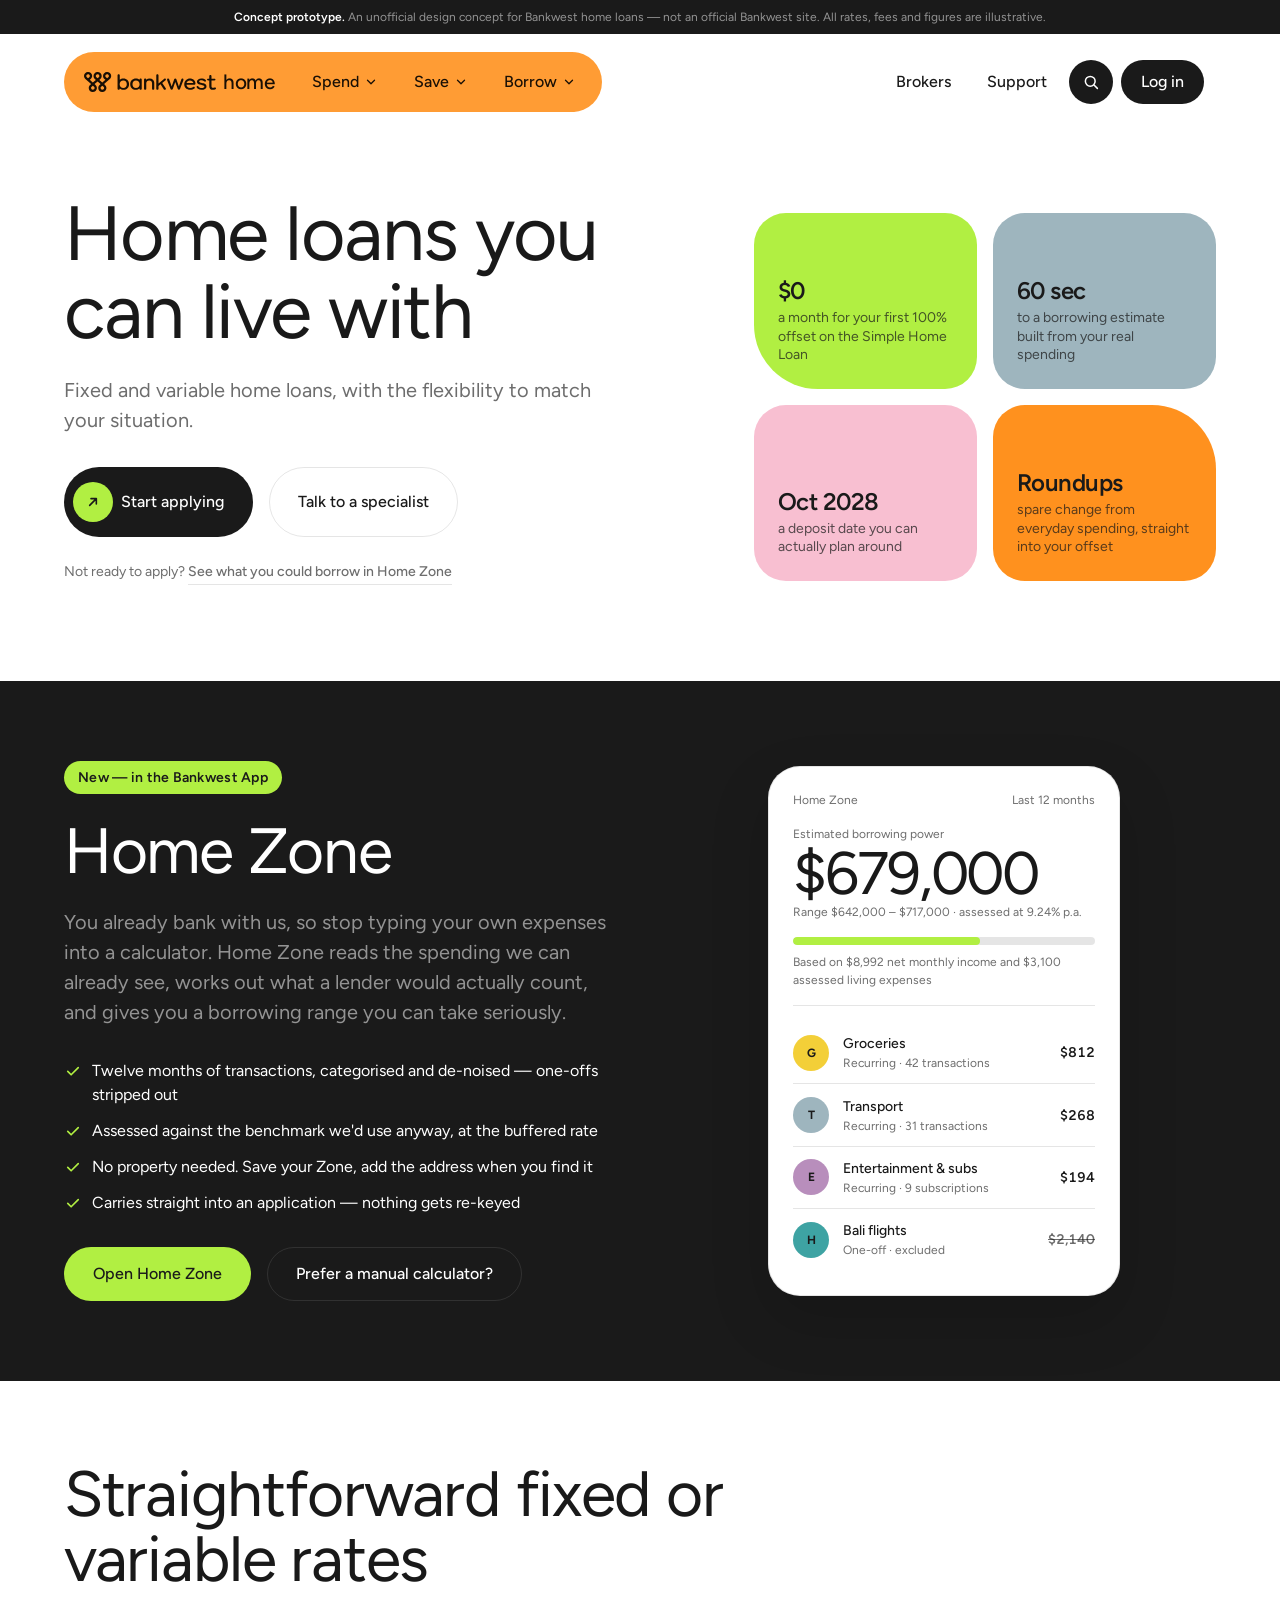
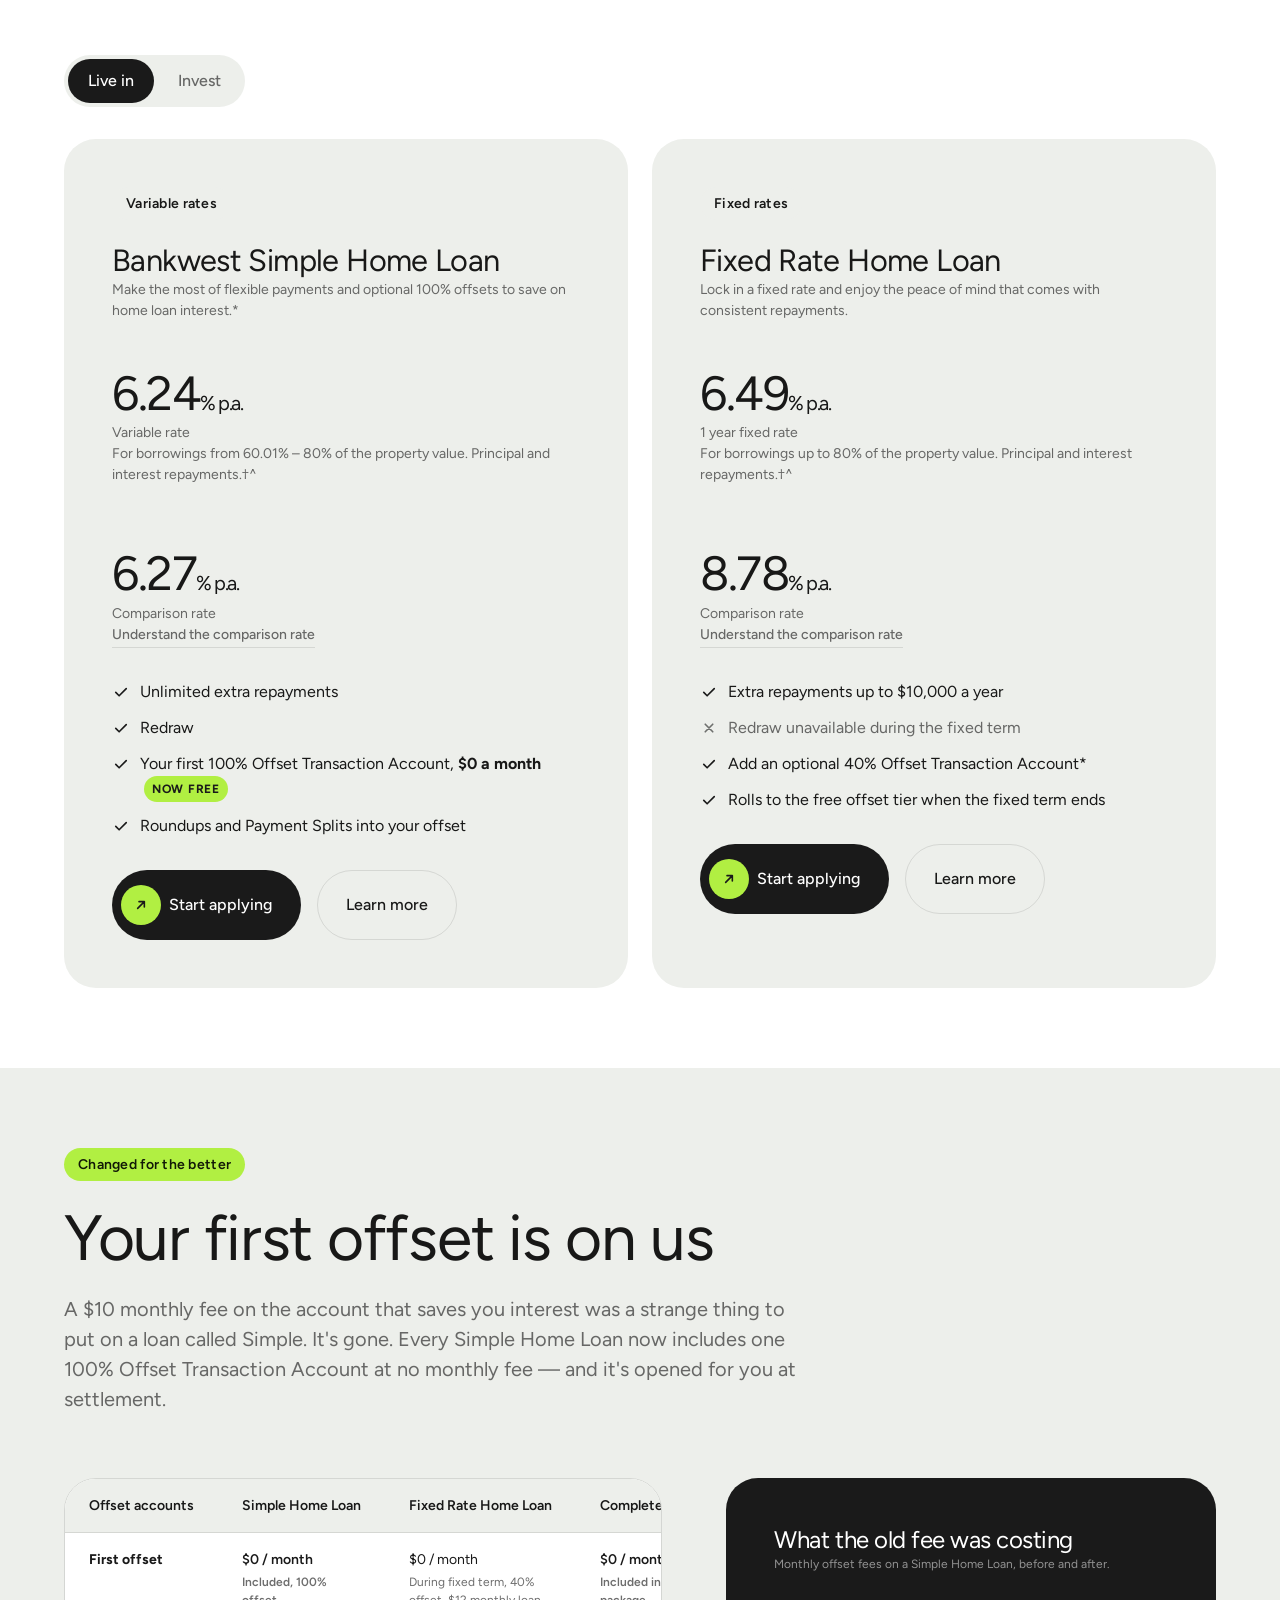
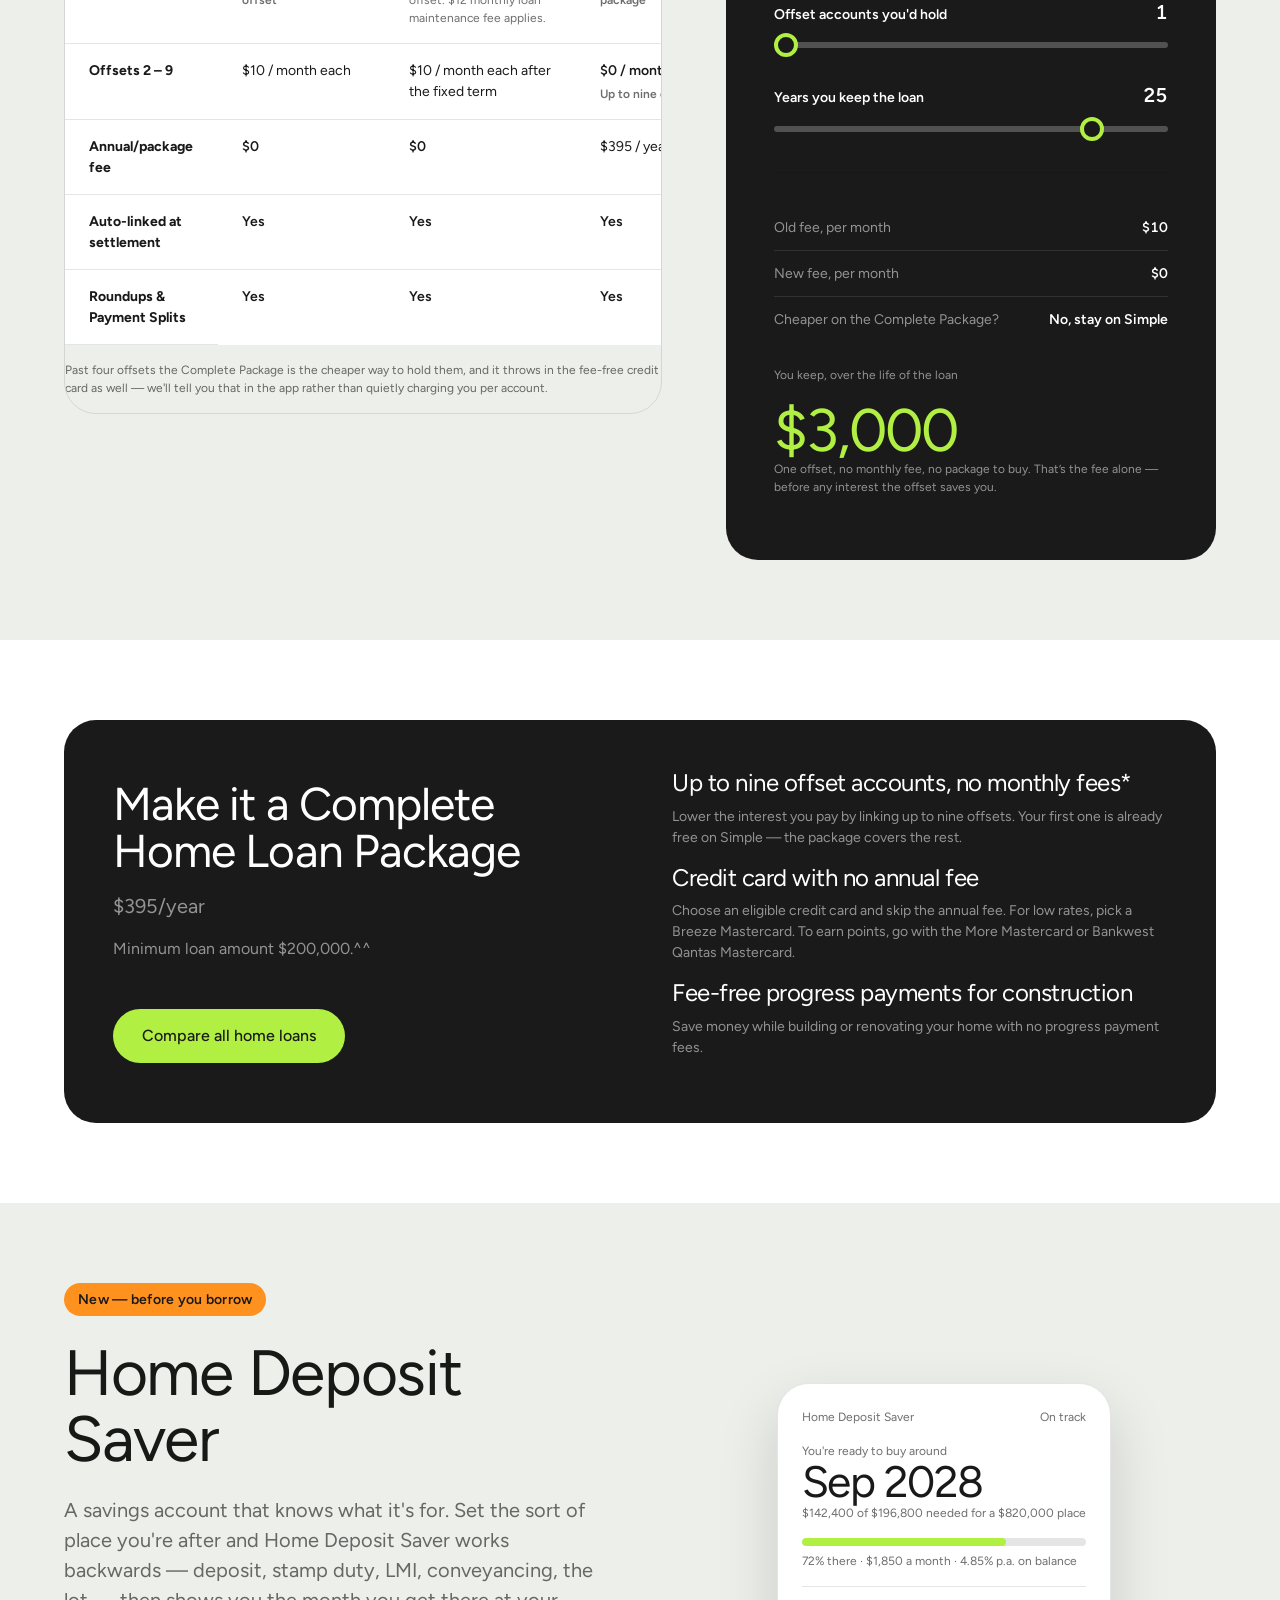
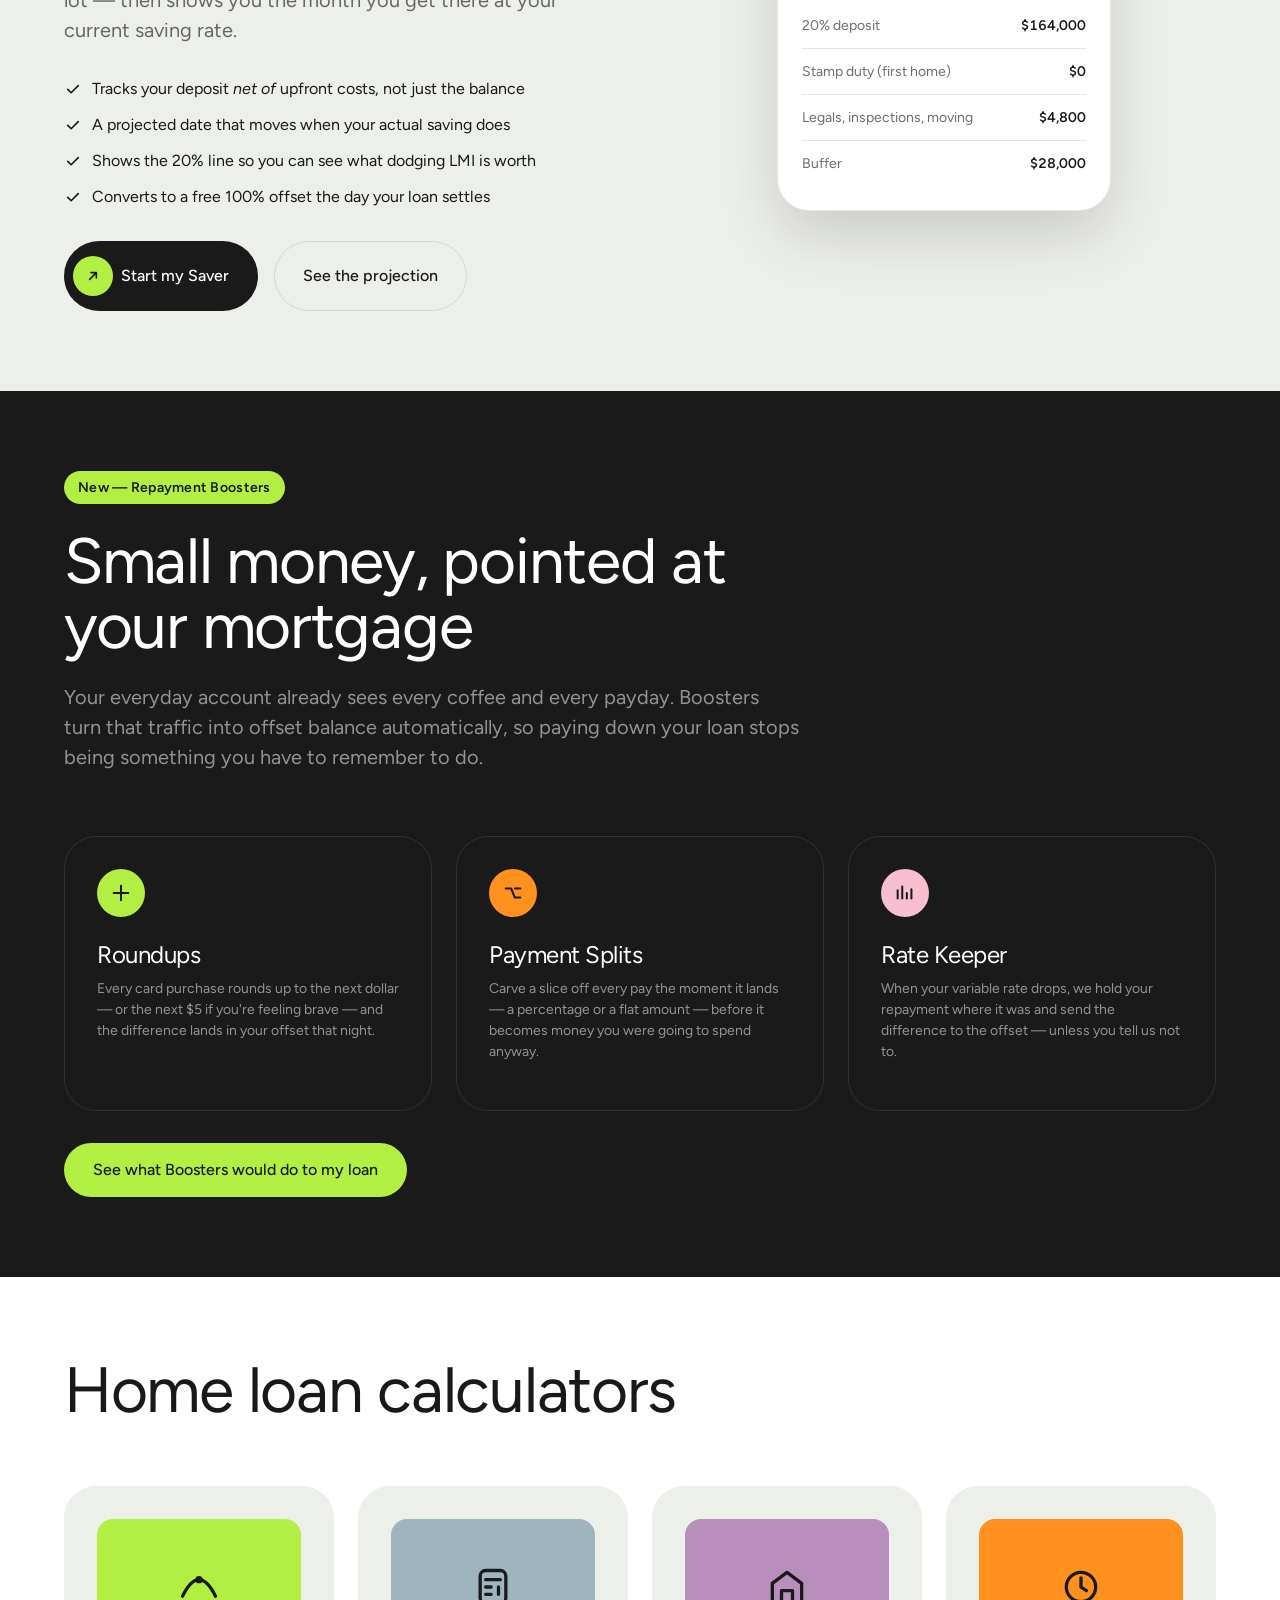
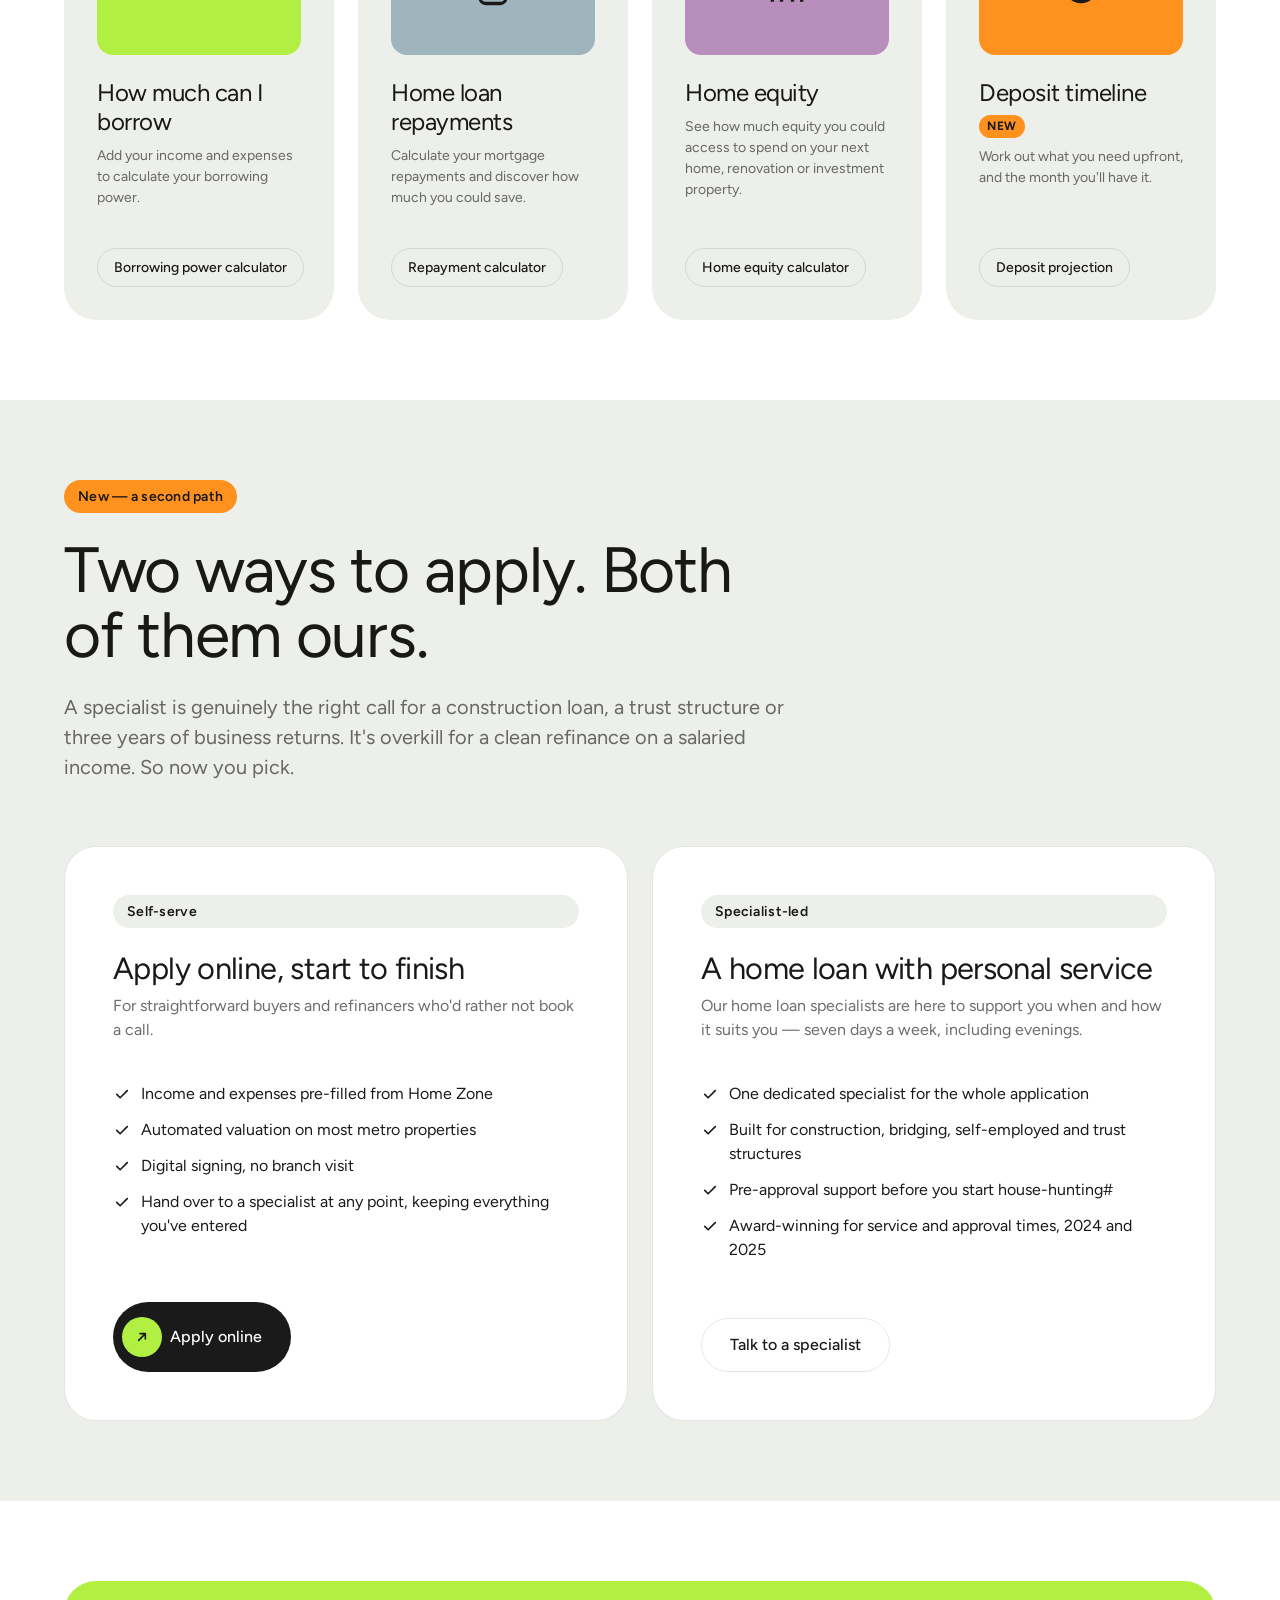
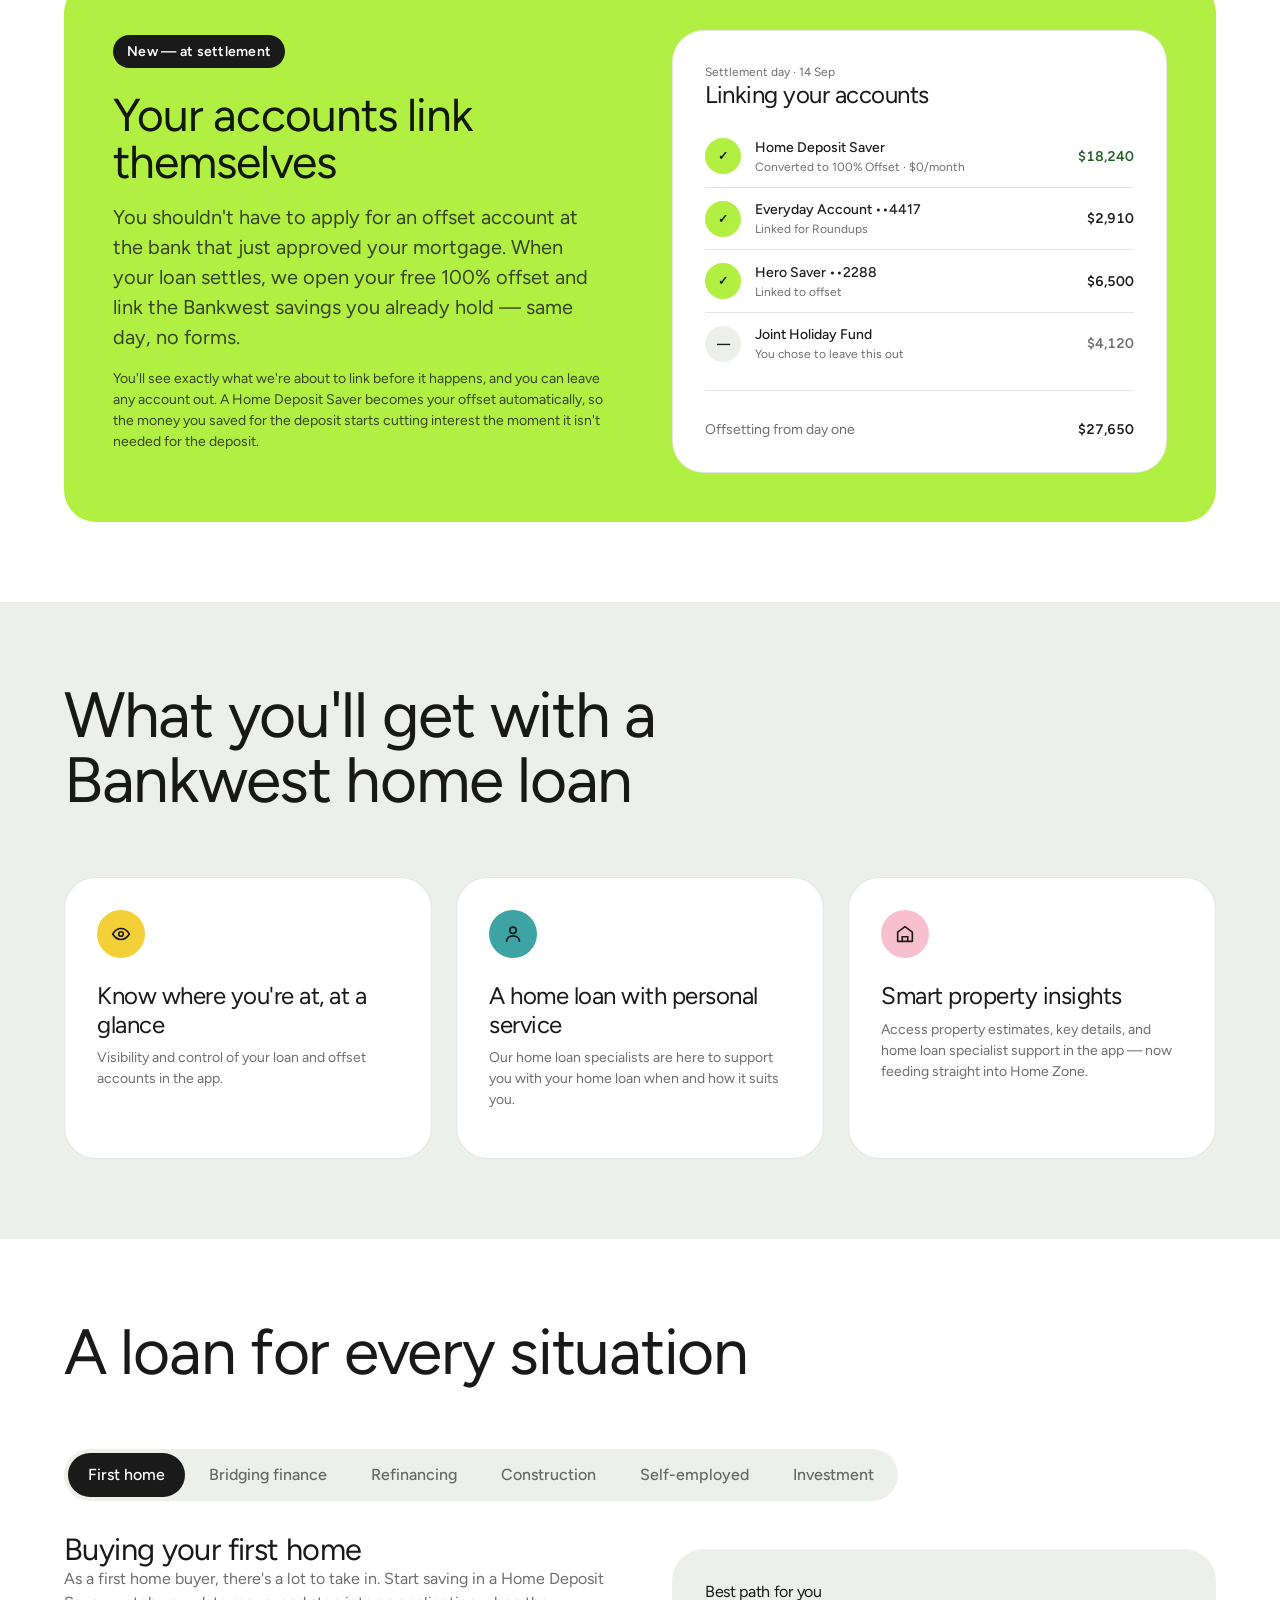
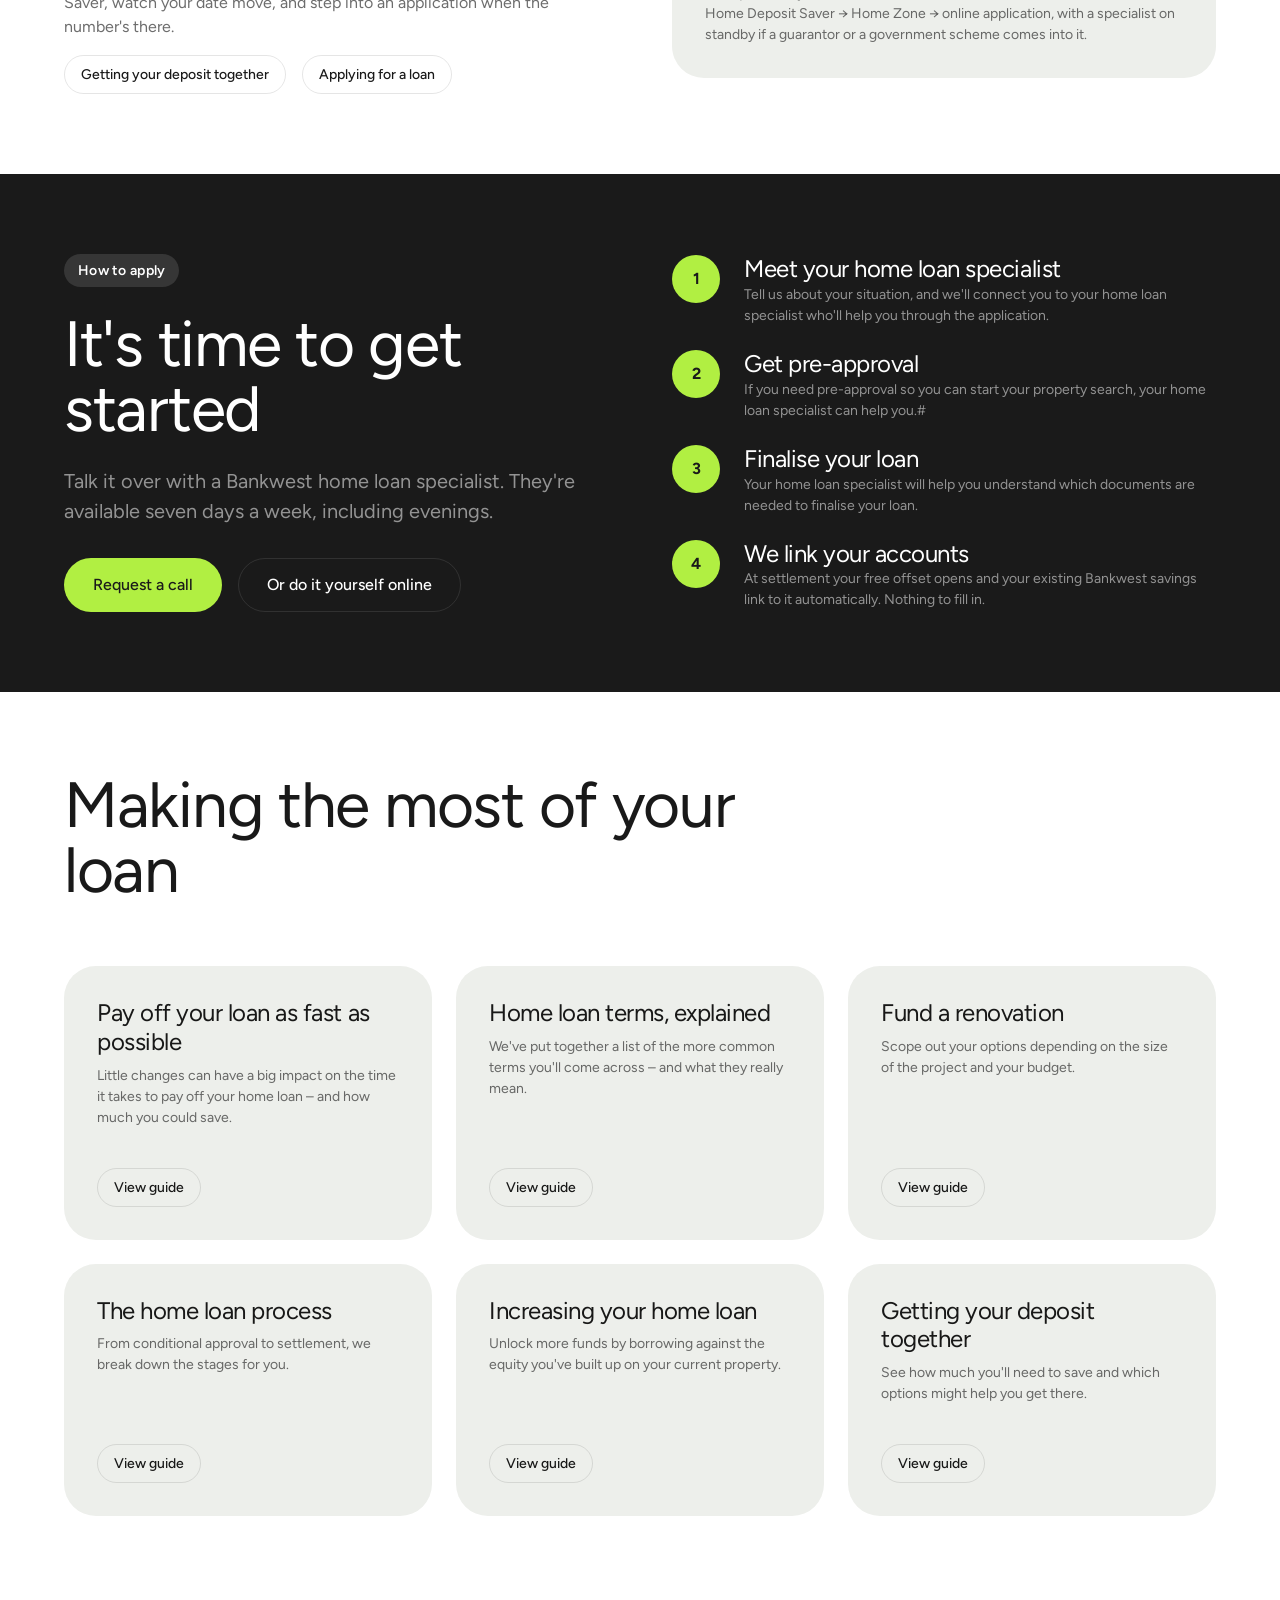
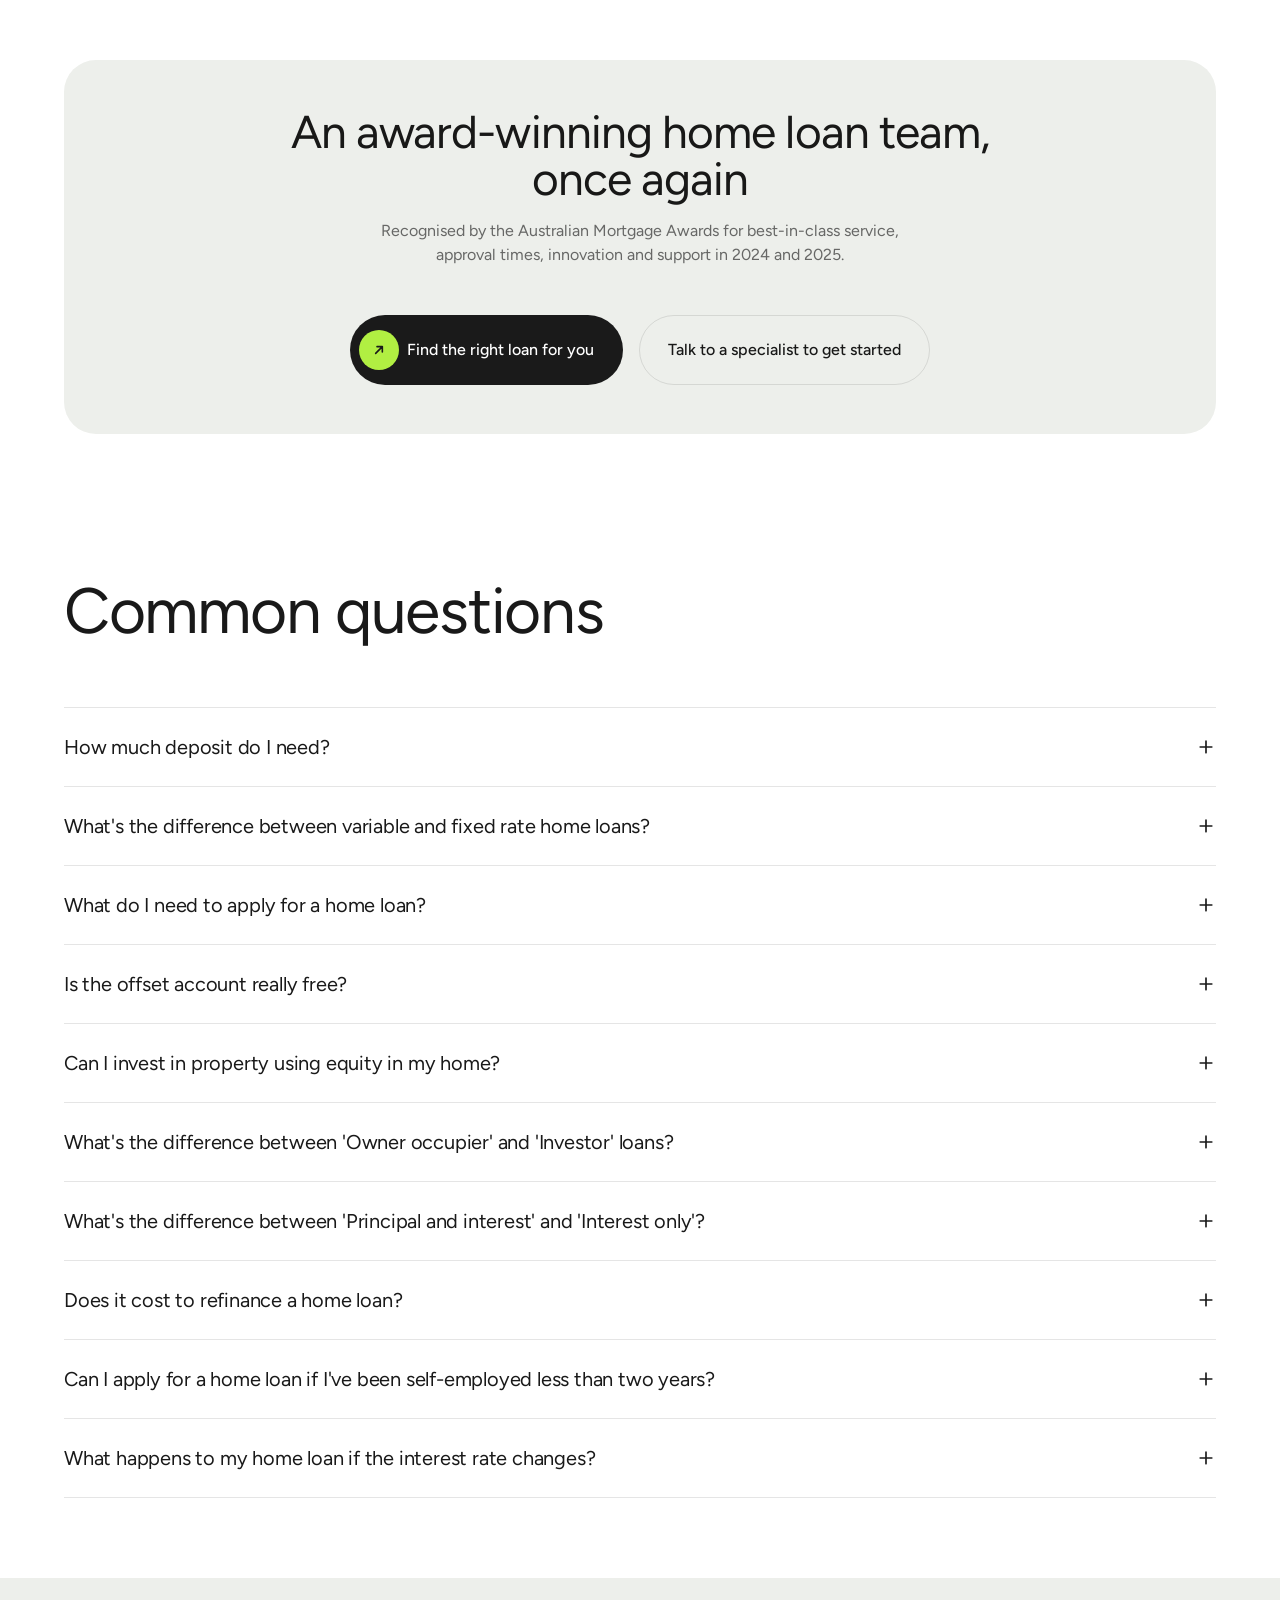
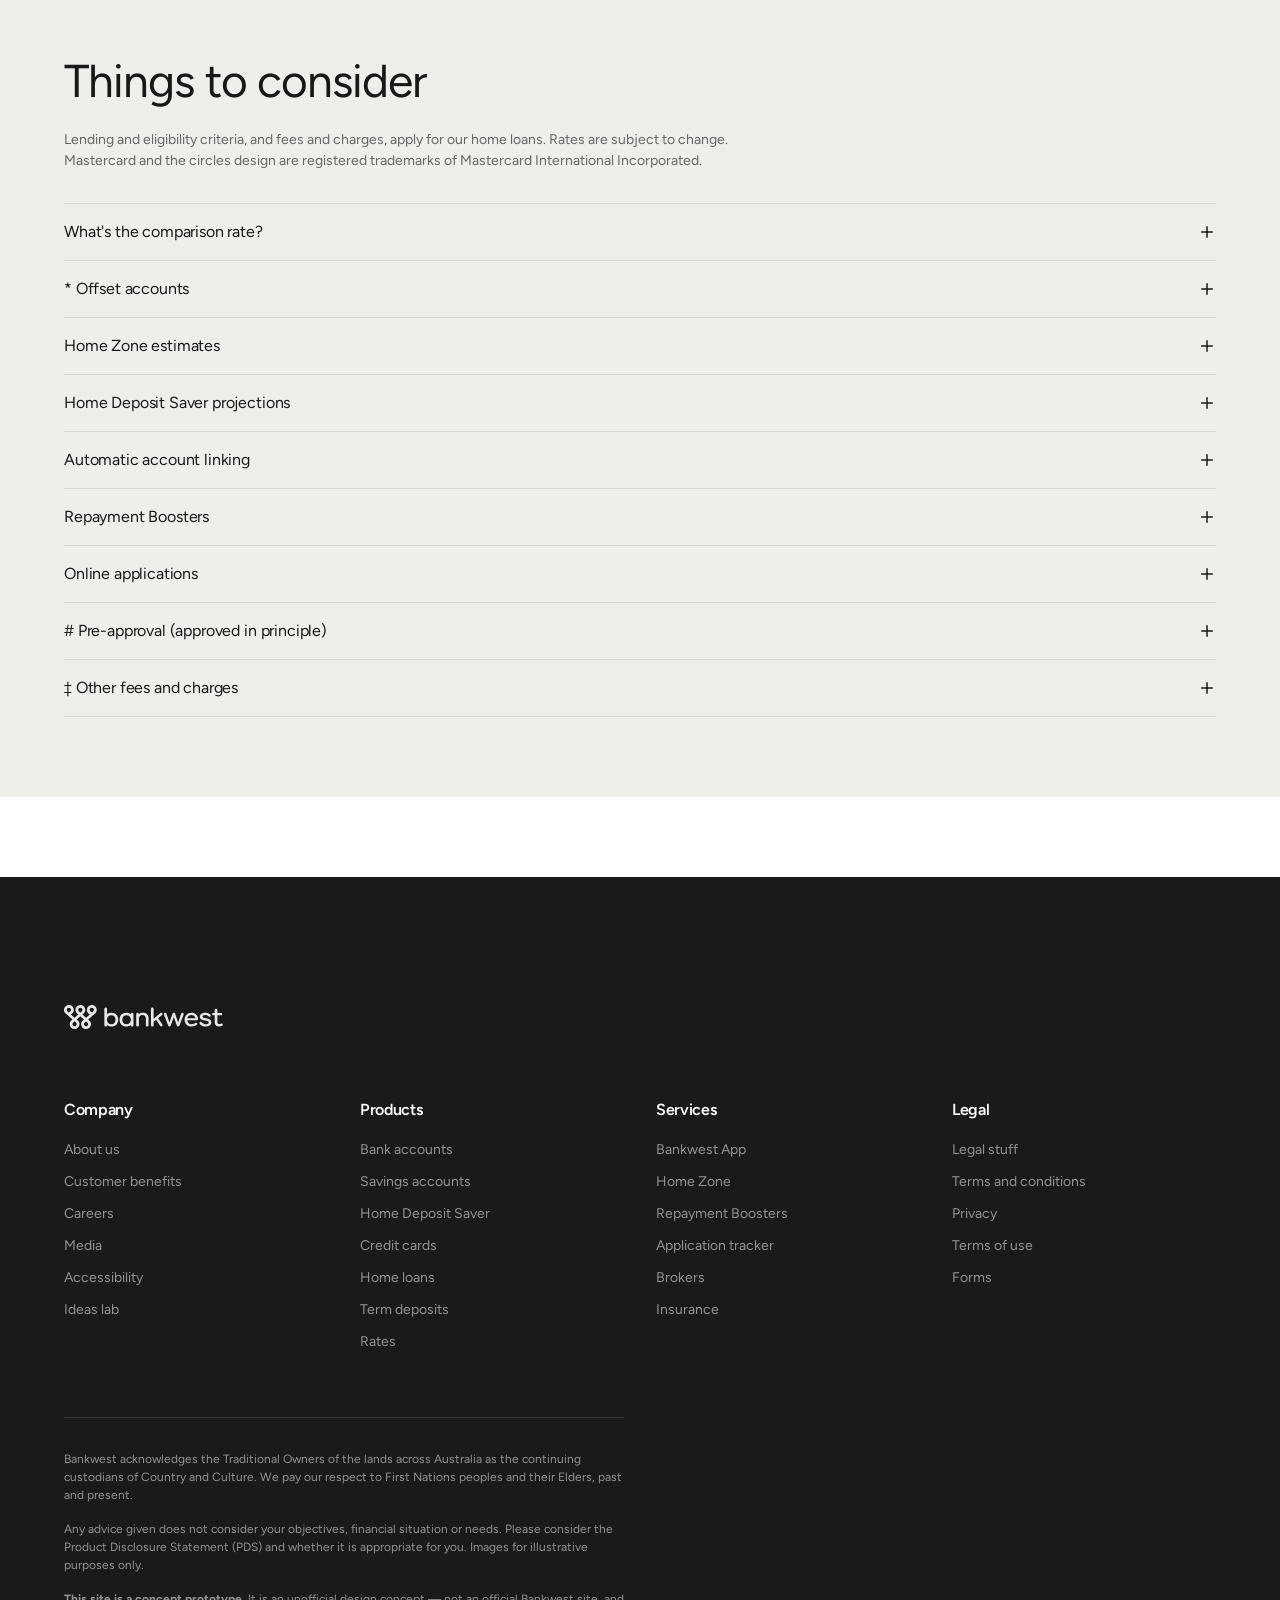
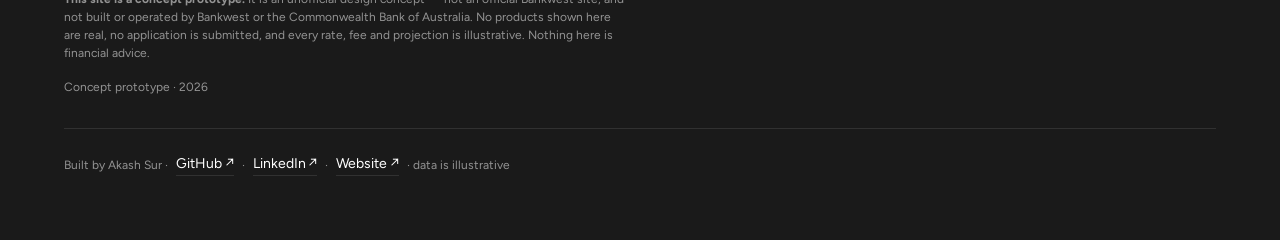
==== index.html @ 84822fd7 "Bankwest home: home loans concept prototype Keeps the existing Bankwest home loan proposition and ad" ====
<!DOCTYPE html>
<html lang="en-AU">
<head>
<meta charset="utf-8">
<meta name="viewport" content="width=device-width, initial-scale=1">
<title>Home loans: compare rates &amp; calculate repayments | Bankwest</title>
<meta name="description" content="Fixed and variable home loans with the flexibility to match your situation. Estimate your borrowing power from real spending with Home Zone, save your deposit with Home Deposit Saver, and get your first 100% offset free.">
<link rel="preconnect" href="https://fonts.googleapis.com">
<link rel="preconnect" href="https://fonts.gstatic.com" crossorigin>
<link href="https://fonts.googleapis.com/css2?family=Figtree:wght@300;400;500;600;700&display=swap" rel="stylesheet">
<link rel="stylesheet" href="assets/css/style.css">
<link rel="icon" href="assets/img/favicon.svg" type="image/svg+xml">
</head>
<body>

<div class="protostrip">
  <strong>Concept prototype.</strong> An unofficial design concept for Bankwest home loans — not an official Bankwest site. All rates, fees and figures are illustrative.
</div>

<header class="site-header">
  <div class="wrap nav-shell">
    <nav class="nav-pill nav-pill--desktop-links" aria-label="Primary">
      <a class="brand" href="index.html">
        <img src="assets/img/bankwest-logo.svg" alt="Bankwest" width="133" height="20">
        <span class="brand-word">home</span>
      </a>

      <div class="nav-item-wrap">
        <button class="nav-link" data-nav-toggle aria-expanded="false" aria-controls="menu-spend">Spend
          <svg class="chev" width="14" height="14" viewBox="0 0 24 24" fill="none" aria-hidden="true"><path d="m6 9 6 6 6-6" stroke="currentColor" stroke-width="2.2" stroke-linecap="round" stroke-linejoin="round"/></svg>
        </button>
        <div class="nav-menu" id="menu-spend" data-open="false">
          <a href="#">Bank accounts</a><a href="#">Credit cards</a><a href="#">Foreign currency</a>
        </div>
      </div>

      <div class="nav-item-wrap">
        <button class="nav-link" data-nav-toggle aria-expanded="false" aria-controls="menu-save">Save
          <svg class="chev" width="14" height="14" viewBox="0 0 24 24" fill="none" aria-hidden="true"><path d="m6 9 6 6 6-6" stroke="currentColor" stroke-width="2.2" stroke-linecap="round" stroke-linejoin="round"/></svg>
        </button>
        <div class="nav-menu" id="menu-save" data-open="false">
          <a href="#">Savings accounts</a><a href="#">Term deposits</a>
          <a href="deposit-saver.html">Home Deposit Saver <span class="tag tag--new">New</span></a>
        </div>
      </div>

      <div class="nav-item-wrap">
        <button class="nav-link" data-nav-toggle aria-expanded="false" aria-controls="menu-borrow">Borrow
          <svg class="chev" width="14" height="14" viewBox="0 0 24 24" fill="none" aria-hidden="true"><path d="m6 9 6 6 6-6" stroke="currentColor" stroke-width="2.2" stroke-linecap="round" stroke-linejoin="round"/></svg>
        </button>
        <div class="nav-menu" id="menu-borrow" data-open="false">
          <a href="index.html">Home loans</a>
          <a href="home-zone.html">Home Zone <span class="tag tag--new">New</span></a>
          <a href="boosters.html">Repayment Boosters</a>
          <a href="apply.html">Apply online</a>
          <a href="#calculators">Home loan tools</a>
        </div>
      </div>

      <button class="nav-icon-btn nav-burger" data-burger aria-expanded="false" aria-label="Open menu">
        <svg width="18" height="18" viewBox="0 0 24 24" fill="none" aria-hidden="true"><path d="M4 7h16M4 12h16M4 17h16" stroke="currentColor" stroke-width="2" stroke-linecap="round"/></svg>
      </button>
    </nav>

    <div class="nav-pill nav-pill--plain nav-secondary">
      <a class="nav-link" href="#">Brokers</a>
      <a class="nav-link" href="#questions">Support</a>
      <button class="nav-icon-btn" aria-label="Search">
        <svg width="18" height="18" viewBox="0 0 24 24" fill="none" aria-hidden="true"><circle cx="11" cy="11" r="6.5" stroke="currentColor" stroke-width="2"/><path d="m16 16 4.5 4.5" stroke="currentColor" stroke-width="2" stroke-linecap="round"/></svg>
      </button>
      <a class="nav-login" href="apply.html">Log in</a>
    </div>
  </div>

  <div class="wrap">
    <div class="mobile-nav" id="mobile-nav" data-open="false">
      <a href="home-zone.html">Home Zone — borrowing power from your spending</a>
      <a href="deposit-saver.html">Home Deposit Saver</a>
      <a href="boosters.html">Repayment Boosters</a>
      <a href="apply.html">Apply online</a>
      <a href="#rates">Rates</a>
      <a href="#calculators">Calculators</a>
      <a href="#questions">Support</a>
    </div>
  </div>
</header>

<main>

<!-- ============================================================ HERO -->
<section class="hero wrap">
  <div class="hero-grid">
    <div>
      <h1>Home loans you can live with</h1>
      <p class="lede">Fixed and variable home loans, with the flexibility to match your situation.</p>
      <div class="btn-row">
        <a class="btn btn--primary" href="apply.html">
          <span class="btn-dot"><svg width="16" height="16" viewBox="0 0 24 24" fill="none" aria-hidden="true"><path d="M7 17 17 7M9 7h8v8" stroke="currentColor" stroke-width="2.4" stroke-linecap="round" stroke-linejoin="round"/></svg></span>
          Start applying
        </a>
        <a class="btn btn--secondary" href="#specialist">Talk to a specialist</a>
      </div>
      <p class="small muted" style="margin-top:1.5rem">
        Not ready to apply? <a class="link-arrow" href="home-zone.html">See what you could borrow in Home Zone</a>
      </p>
    </div>

    <div class="hero-collage">
      <div class="hero-tile" style="background:var(--brand-secondary)">
        <strong>$0</strong>
        <span>a month for your first 100% offset on the Simple Home Loan</span>
      </div>
      <div class="hero-tile" style="background:var(--c-powder)">
        <strong>60 sec</strong>
        <span>to a borrowing estimate built from your real spending</span>
      </div>
      <div class="hero-tile" style="background:var(--c-piglet)">
        <strong>Oct 2028</strong>
        <span>a deposit date you can actually plan around</span>
      </div>
      <div class="hero-tile" style="background:var(--brand-primary)">
        <strong>Roundups</strong>
        <span>spare change from everyday spending, straight into your offset</span>
      </div>
    </div>
  </div>
</section>

<!-- ==================================================== 1. HOME ZONE -->
<section class="section section--ink" id="home-zone">
  <div class="wrap">
    <div class="feature-split">
      <div>
        <span class="eyebrow eyebrow--lime">New — in the Bankwest App</span>
        <h2>Home Zone</h2>
        <p class="lede" style="margin-top:1.5rem">
          You already bank with us, so stop typing your own expenses into a calculator.
          Home Zone reads the spending we can already see, works out what a lender would
          actually count, and gives you a borrowing range you can take seriously.
        </p>
        <ul class="feature-list" style="margin-top:2rem">
          <li><svg width="18" height="18" viewBox="0 0 24 24" fill="none" aria-hidden="true"><path d="m5 12.5 4.5 4.5L19 7.5" stroke="#b1ef42" stroke-width="2.2" stroke-linecap="round" stroke-linejoin="round"/></svg>
            <span>Twelve months of transactions, categorised and de-noised — one-offs stripped out</span></li>
          <li><svg width="18" height="18" viewBox="0 0 24 24" fill="none" aria-hidden="true"><path d="m5 12.5 4.5 4.5L19 7.5" stroke="#b1ef42" stroke-width="2.2" stroke-linecap="round" stroke-linejoin="round"/></svg>
            <span>Assessed against the benchmark we'd use anyway, at the buffered rate</span></li>
          <li><svg width="18" height="18" viewBox="0 0 24 24" fill="none" aria-hidden="true"><path d="m5 12.5 4.5 4.5L19 7.5" stroke="#b1ef42" stroke-width="2.2" stroke-linecap="round" stroke-linejoin="round"/></svg>
            <span>No property needed. Save your Zone, add the address when you find it</span></li>
          <li><svg width="18" height="18" viewBox="0 0 24 24" fill="none" aria-hidden="true"><path d="m5 12.5 4.5 4.5L19 7.5" stroke="#b1ef42" stroke-width="2.2" stroke-linecap="round" stroke-linejoin="round"/></svg>
            <span>Carries straight into an application — nothing gets re-keyed</span></li>
        </ul>
        <div class="btn-row">
          <a class="btn btn--lime" href="home-zone.html">Open Home Zone</a>
          <a class="btn btn--ghost-inverse" href="#calculators">Prefer a manual calculator?</a>
        </div>
      </div>

      <div style="justify-self:center">
        <div class="phone">
          <div class="phone__bar"><span>Home Zone</span><span>Last 12 months</span></div>
          <p class="tiny muted mb-0">Estimated borrowing power</p>
          <div class="bignum" style="letter-spacing:-.035em">$679,000</div>
          <p class="tiny muted">Range $642,000 – $717,000 · assessed at 9.24% p.a.</p>
          <div class="meter" style="margin:1rem 0 .5rem"><span style="width:62%"></span></div>
          <p class="tiny muted">Based on $8,992 net monthly income and $3,100 assessed living expenses</p>
          <hr class="divider" style="margin:1rem 0">
          <div class="ledger">
            <div class="ledger-row">
              <div class="ledger-ico" style="background:var(--c-banana)">G</div>
              <div><div class="ledger-name">Groceries</div><div class="ledger-cat">Recurring · 42 transactions</div></div>
              <div class="ledger-amt">$812</div>
            </div>
            <div class="ledger-row">
              <div class="ledger-ico" style="background:var(--c-powder)">T</div>
              <div><div class="ledger-name">Transport</div><div class="ledger-cat">Recurring · 31 transactions</div></div>
              <div class="ledger-amt">$268</div>
            </div>
            <div class="ledger-row">
              <div class="ledger-ico" style="background:var(--c-lavender)">E</div>
              <div><div class="ledger-name">Entertainment &amp; subs</div><div class="ledger-cat">Recurring · 9 subscriptions</div></div>
              <div class="ledger-amt">$194</div>
            </div>
            <div class="ledger-row">
              <div class="ledger-ico" style="background:var(--c-teal)">H</div>
              <div><div class="ledger-name">Bali flights</div><div class="ledger-cat">One-off · excluded</div></div>
              <div class="ledger-amt muted" style="text-decoration:line-through">$2,140</div>
            </div>
          </div>
        </div>
      </div>
    </div>
  </div>
</section>

<!-- ======================================================== 2. RATES -->
<section class="section" id="rates">
  <div class="wrap">
    <div class="section-head">
      <h2>Straightforward fixed or variable rates</h2>
    </div>

    <div data-tabs>
      <div class="tabs" role="tablist" aria-label="Loan purpose">
        <button class="tab" role="tab" id="tab-live" aria-controls="panel-live" aria-selected="true" tabindex="0">Live in</button>
        <button class="tab" role="tab" id="tab-invest" aria-controls="panel-invest" aria-selected="false" tabindex="-1">Invest</button>
      </div>

      <!-- Owner occupier -->
      <div class="tabpanel" id="panel-live" role="tabpanel" aria-labelledby="tab-live">
        <div class="grid grid-2">
          <article class="product-card">
            <div class="product-card__head">
              <div>
                <span class="eyebrow">Variable rates</span>
                <h4>Bankwest Simple Home Loan</h4>
              </div>
            </div>
            <p class="muted small">Make the most of flexible payments and optional 100% offsets to save on home loan interest.*</p>
            <div class="rate-row">
              <div class="rate">
                <div class="rate__num">6.24<span class="rate__pa">% p.a.</span></div>
                <div class="rate__label">Variable rate<br>For borrowings from 60.01% – 80% of the property value. Principal and interest repayments.†^</div>
              </div>
              <div class="rate">
                <div class="rate__num">6.27<span class="rate__pa">% p.a.</span></div>
                <div class="rate__label">Comparison rate<br><a class="link-arrow" href="#questions">Understand the comparison rate</a></div>
              </div>
            </div>
            <ul class="feature-list">
              <li><svg width="18" height="18" viewBox="0 0 24 24" fill="none" aria-hidden="true"><path d="m5 12.5 4.5 4.5L19 7.5" stroke="#1a1a1a" stroke-width="2.2" stroke-linecap="round" stroke-linejoin="round"/></svg><span>Unlimited extra repayments</span></li>
              <li><svg width="18" height="18" viewBox="0 0 24 24" fill="none" aria-hidden="true"><path d="m5 12.5 4.5 4.5L19 7.5" stroke="#1a1a1a" stroke-width="2.2" stroke-linecap="round" stroke-linejoin="round"/></svg><span>Redraw</span></li>
              <li><svg width="18" height="18" viewBox="0 0 24 24" fill="none" aria-hidden="true"><path d="m5 12.5 4.5 4.5L19 7.5" stroke="#1a1a1a" stroke-width="2.2" stroke-linecap="round" stroke-linejoin="round"/></svg><span>Your first 100% Offset Transaction Account, <strong>$0 a month</strong> <span class="tag tag--free">Now free</span></span></li>
              <li><svg width="18" height="18" viewBox="0 0 24 24" fill="none" aria-hidden="true"><path d="m5 12.5 4.5 4.5L19 7.5" stroke="#1a1a1a" stroke-width="2.2" stroke-linecap="round" stroke-linejoin="round"/></svg><span>Roundups and Payment Splits into your offset</span></li>
            </ul>
            <div class="btn-row">
              <a class="btn btn--primary" href="apply.html"><span class="btn-dot"><svg width="16" height="16" viewBox="0 0 24 24" fill="none" aria-hidden="true"><path d="M7 17 17 7M9 7h8v8" stroke="currentColor" stroke-width="2.4" stroke-linecap="round" stroke-linejoin="round"/></svg></span>Start applying</a>
              <a class="btn btn--secondary" href="#offsets">Learn more</a>
            </div>
          </article>

          <article class="product-card">
            <div class="product-card__head">
              <div>
                <span class="eyebrow">Fixed rates</span>
                <h4>Fixed Rate Home Loan</h4>
              </div>
            </div>
            <p class="muted small">Lock in a fixed rate and enjoy the peace of mind that comes with consistent repayments.</p>
            <div class="rate-row">
              <div class="rate">
                <div class="rate__num">6.49<span class="rate__pa">% p.a.</span></div>
                <div class="rate__label">1 year fixed rate<br>For borrowings up to 80% of the property value. Principal and interest repayments.†^</div>
              </div>
              <div class="rate">
                <div class="rate__num">8.78<span class="rate__pa">% p.a.</span></div>
                <div class="rate__label">Comparison rate<br><a class="link-arrow" href="#questions">Understand the comparison rate</a></div>
              </div>
            </div>
            <ul class="feature-list">
              <li><svg width="18" height="18" viewBox="0 0 24 24" fill="none" aria-hidden="true"><path d="m5 12.5 4.5 4.5L19 7.5" stroke="#1a1a1a" stroke-width="2.2" stroke-linecap="round" stroke-linejoin="round"/></svg><span>Extra repayments up to $10,000 a year</span></li>
              <li><svg width="18" height="18" viewBox="0 0 24 24" fill="none" aria-hidden="true"><path d="M7 7l10 10M17 7 7 17" stroke="#1a1a1a99" stroke-width="2.2" stroke-linecap="round"/></svg><span class="muted">Redraw unavailable during the fixed term</span></li>
              <li><svg width="18" height="18" viewBox="0 0 24 24" fill="none" aria-hidden="true"><path d="m5 12.5 4.5 4.5L19 7.5" stroke="#1a1a1a" stroke-width="2.2" stroke-linecap="round" stroke-linejoin="round"/></svg><span>Add an optional 40% Offset Transaction Account*</span></li>
              <li><svg width="18" height="18" viewBox="0 0 24 24" fill="none" aria-hidden="true"><path d="m5 12.5 4.5 4.5L19 7.5" stroke="#1a1a1a" stroke-width="2.2" stroke-linecap="round" stroke-linejoin="round"/></svg><span>Rolls to the free offset tier when the fixed term ends</span></li>
            </ul>
            <div class="btn-row">
              <a class="btn btn--primary" href="apply.html"><span class="btn-dot"><svg width="16" height="16" viewBox="0 0 24 24" fill="none" aria-hidden="true"><path d="M7 17 17 7M9 7h8v8" stroke="currentColor" stroke-width="2.4" stroke-linecap="round" stroke-linejoin="round"/></svg></span>Start applying</a>
              <a class="btn btn--secondary" href="#offsets">Learn more</a>
            </div>
          </article>
        </div>
      </div>

      <!-- Investor -->
      <div class="tabpanel" id="panel-invest" role="tabpanel" aria-labelledby="tab-invest" hidden>
        <div class="grid grid-2">
          <article class="product-card">
            <div class="product-card__head">
              <div><span class="eyebrow">Variable rates</span><h4>Bankwest Simple Home Loan</h4></div>
            </div>
            <p class="muted small">Flexible payments and optional 100% offsets on your investment lending.*</p>
            <div class="rate-row">
              <div class="rate">
                <div class="rate__num">6.49<span class="rate__pa">% p.a.</span></div>
                <div class="rate__label">Variable rate<br>For borrowings from 60.01% – 80% of the property value. Principal and interest repayments.†^</div>
              </div>
              <div class="rate">
                <div class="rate__num">6.52<span class="rate__pa">% p.a.</span></div>
                <div class="rate__label">Comparison rate<br><a class="link-arrow" href="#questions">Understand the comparison rate</a></div>
              </div>
            </div>
            <ul class="feature-list">
              <li><svg width="18" height="18" viewBox="0 0 24 24" fill="none" aria-hidden="true"><path d="m5 12.5 4.5 4.5L19 7.5" stroke="#1a1a1a" stroke-width="2.2" stroke-linecap="round" stroke-linejoin="round"/></svg><span>Unlimited extra repayments</span></li>
              <li><svg width="18" height="18" viewBox="0 0 24 24" fill="none" aria-hidden="true"><path d="m5 12.5 4.5 4.5L19 7.5" stroke="#1a1a1a" stroke-width="2.2" stroke-linecap="round" stroke-linejoin="round"/></svg><span>Redraw</span></li>
              <li><svg width="18" height="18" viewBox="0 0 24 24" fill="none" aria-hidden="true"><path d="m5 12.5 4.5 4.5L19 7.5" stroke="#1a1a1a" stroke-width="2.2" stroke-linecap="round" stroke-linejoin="round"/></svg><span>Your first 100% Offset Transaction Account, <strong>$0 a month</strong> <span class="tag tag--free">Now free</span></span></li>
              <li><svg width="18" height="18" viewBox="0 0 24 24" fill="none" aria-hidden="true"><path d="m5 12.5 4.5 4.5L19 7.5" stroke="#1a1a1a" stroke-width="2.2" stroke-linecap="round" stroke-linejoin="round"/></svg><span>Interest-only options available</span></li>
            </ul>
            <div class="btn-row">
              <a class="btn btn--primary" href="apply.html"><span class="btn-dot"><svg width="16" height="16" viewBox="0 0 24 24" fill="none" aria-hidden="true"><path d="M7 17 17 7M9 7h8v8" stroke="currentColor" stroke-width="2.4" stroke-linecap="round" stroke-linejoin="round"/></svg></span>Start applying</a>
              <a class="btn btn--secondary" href="#offsets">Learn more</a>
            </div>
          </article>

          <article class="product-card">
            <div class="product-card__head">
              <div><span class="eyebrow">Fixed rates</span><h4>Fixed Rate Home Loan</h4></div>
            </div>
            <p class="muted small">Consistent repayments on your investment property for the fixed term.</p>
            <div class="rate-row">
              <div class="rate">
                <div class="rate__num">6.69<span class="rate__pa">% p.a.</span></div>
                <div class="rate__label">1 year fixed rate<br>For borrowings up to 80% of the property value. Principal and interest repayments.†^</div>
              </div>
              <div class="rate">
                <div class="rate__num">9.37<span class="rate__pa">% p.a.</span></div>
                <div class="rate__label">Comparison rate<br><a class="link-arrow" href="#questions">Understand the comparison rate</a></div>
              </div>
            </div>
            <ul class="feature-list">
              <li><svg width="18" height="18" viewBox="0 0 24 24" fill="none" aria-hidden="true"><path d="m5 12.5 4.5 4.5L19 7.5" stroke="#1a1a1a" stroke-width="2.2" stroke-linecap="round" stroke-linejoin="round"/></svg><span>Extra repayments up to $10,000 a year</span></li>
              <li><svg width="18" height="18" viewBox="0 0 24 24" fill="none" aria-hidden="true"><path d="M7 7l10 10M17 7 7 17" stroke="#1a1a1a99" stroke-width="2.2" stroke-linecap="round"/></svg><span class="muted">Redraw unavailable during the fixed term</span></li>
              <li><svg width="18" height="18" viewBox="0 0 24 24" fill="none" aria-hidden="true"><path d="m5 12.5 4.5 4.5L19 7.5" stroke="#1a1a1a" stroke-width="2.2" stroke-linecap="round" stroke-linejoin="round"/></svg><span>Add an optional 40% Offset Transaction Account*</span></li>
              <li><svg width="18" height="18" viewBox="0 0 24 24" fill="none" aria-hidden="true"><path d="m5 12.5 4.5 4.5L19 7.5" stroke="#1a1a1a" stroke-width="2.2" stroke-linecap="round" stroke-linejoin="round"/></svg><span>Rolls to the free offset tier when the fixed term ends</span></li>
            </ul>
            <div class="btn-row">
              <a class="btn btn--primary" href="apply.html"><span class="btn-dot"><svg width="16" height="16" viewBox="0 0 24 24" fill="none" aria-hidden="true"><path d="M7 17 17 7M9 7h8v8" stroke="currentColor" stroke-width="2.4" stroke-linecap="round" stroke-linejoin="round"/></svg></span>Start applying</a>
              <a class="btn btn--secondary" href="#offsets">Learn more</a>
            </div>
          </article>
        </div>
      </div>
    </div>
  </div>
</section>

<!-- ============================================= 3. FREE OFFSET TIER -->
<section class="section section--paper" id="offsets">
  <div class="wrap">
    <div class="section-head">
      <span class="eyebrow eyebrow--lime">Changed for the better</span>
      <h2>Your first offset is on us</h2>
      <p class="lede">
        A $10 monthly fee on the account that saves you interest was a strange thing to
        put on a loan called Simple. It's gone. Every Simple Home Loan now includes one
        100% Offset Transaction Account at no monthly fee — and it's opened for you at settlement.
      </p>
    </div>

    <div class="result-split">
      <div class="table-scroll">
        <table class="cmp">
          <caption class="sr-only">Offset account pricing by product</caption>
          <thead>
            <tr><th scope="col">Offset accounts</th><th scope="col">Simple Home Loan</th><th scope="col">Fixed Rate Home Loan</th><th scope="col">Complete Package</th></tr>
          </thead>
          <tbody>
            <tr>
              <th scope="row">First offset</th>
              <td class="is-good">$0 / month <span class="cell-note">Included, 100% offset</span></td>
              <td>$0 / month <span class="cell-note">During fixed term, 40% offset. $12 monthly loan maintenance fee applies.</span></td>
              <td class="is-good">$0 / month <span class="cell-note">Included in the package</span></td>
            </tr>
            <tr>
              <th scope="row">Offsets 2 – 9</th>
              <td>$10 / month each</td>
              <td>$10 / month each after the fixed term</td>
              <td class="is-good">$0 / month <span class="cell-note">Up to nine offsets</span></td>
            </tr>
            <tr>
              <th scope="row">Annual/package fee</th>
              <td class="is-good">$0</td>
              <td class="is-good">$0</td>
              <td>$395 / year</td>
            </tr>
            <tr>
              <th scope="row">Auto-linked at settlement</th>
              <td class="is-good">Yes</td>
              <td class="is-good">Yes</td>
              <td class="is-good">Yes</td>
            </tr>
            <tr>
              <th scope="row">Roundups &amp; Payment Splits</th>
              <td class="is-good">Yes</td>
              <td class="is-good">Yes</td>
              <td class="is-good">Yes</td>
            </tr>
          </tbody>
        </table>
        <p class="tiny muted" style="margin-top:1rem">
          Past four offsets the Complete Package is the cheaper way to hold them, and it throws in the fee-free
          credit card as well — we'll tell you that in the app rather than quietly charging you per account.
        </p>
      </div>

      <aside class="result-panel" aria-labelledby="offset-calc-h">
        <h5 id="offset-calc-h" class="mb-0">What the old fee was costing</h5>
        <p class="tiny muted">Monthly offset fees on a Simple Home Loan, before and after.</p>

        <div class="field" style="margin-top:1.5rem">
          <div class="range-head">
            <label class="field-label mb-0" for="offset-count">Offset accounts you'd hold</label>
            <span class="range-value tnum" id="offset-count-out">1</span>
          </div>
          <input class="range" type="range" id="offset-count" min="1" max="9" step="1" value="1">
        </div>

        <div class="field">
          <div class="range-head">
            <label class="field-label mb-0" for="offset-years">Years you keep the loan</label>
            <span class="range-value tnum" id="offset-years-out">25</span>
          </div>
          <input class="range" type="range" id="offset-years" min="1" max="30" step="1" value="25">
        </div>

        <hr class="divider">
        <dl style="margin:0">
          <div class="stat-row"><dt>Old fee, per month</dt><dd id="off-old-m">$10</dd></div>
          <div class="stat-row"><dt>New fee, per month</dt><dd id="off-new-m">$0</dd></div>
          <div class="stat-row"><dt>Cheaper on the Complete Package?</dt><dd id="off-pkg">No</dd></div>
        </dl>
        <p class="tiny muted" style="margin-top:1.5rem">You keep, over the life of the loan</p>
        <div class="bignum bignum--lime" id="off-saved">$3,000</div>
        <p class="tiny muted" id="off-note">That's the fee alone — before any interest the offset saves you.</p>
      </aside>
    </div>
  </div>
</section>

<!-- =========================================== COMPLETE HL PACKAGE -->
<section class="section">
  <div class="wrap">
    <div class="card card--ink card--pad-lg">
      <div class="feature-split">
        <div>
          <h3>Make it a Complete Home Loan Package</h3>
          <p class="lede" style="margin-top:1rem">$395/year</p>
          <p class="muted">Minimum loan amount $200,000.^^</p>
          <div class="btn-row" style="margin-top:1.5rem">
            <a class="btn btn--lime" href="apply.html">Compare all home loans</a>
          </div>
        </div>
        <div class="stack">
          <div>
            <h5>Up to nine offset accounts, no monthly fees*</h5>
            <p class="muted small">Lower the interest you pay by linking up to nine offsets. Your first one is already free on Simple — the package covers the rest.</p>
          </div>
          <div>
            <h5>Credit card with no annual fee</h5>
            <p class="muted small">Choose an eligible credit card and skip the annual fee. For low rates, pick a Breeze Mastercard. To earn points, go with the More Mastercard or Bankwest Qantas Mastercard.</p>
          </div>
          <div>
            <h5>Fee-free progress payments for construction</h5>
            <p class="muted small">Save money while building or renovating your home with no progress payment fees.</p>
          </div>
        </div>
      </div>
    </div>
  </div>
</section>

<!-- ================================================ 4. DEPOSIT SAVER -->
<section class="section section--paper" id="deposit-saver">
  <div class="wrap">
    <div class="feature-split">
      <div>
        <span class="eyebrow eyebrow--orange">New — before you borrow</span>
        <h2>Home Deposit Saver</h2>
        <p class="lede" style="margin-top:1.5rem">
          A savings account that knows what it's for. Set the sort of place you're after and
          Home Deposit Saver works backwards — deposit, stamp duty, LMI, conveyancing, the lot —
          then shows you the month you get there at your current saving rate.
        </p>
        <ul class="feature-list" style="margin-top:2rem">
          <li><svg width="18" height="18" viewBox="0 0 24 24" fill="none" aria-hidden="true"><path d="m5 12.5 4.5 4.5L19 7.5" stroke="#1a1a1a" stroke-width="2.2" stroke-linecap="round" stroke-linejoin="round"/></svg><span>Tracks your deposit <em>net of</em> upfront costs, not just the balance</span></li>
          <li><svg width="18" height="18" viewBox="0 0 24 24" fill="none" aria-hidden="true"><path d="m5 12.5 4.5 4.5L19 7.5" stroke="#1a1a1a" stroke-width="2.2" stroke-linecap="round" stroke-linejoin="round"/></svg><span>A projected date that moves when your actual saving does</span></li>
          <li><svg width="18" height="18" viewBox="0 0 24 24" fill="none" aria-hidden="true"><path d="m5 12.5 4.5 4.5L19 7.5" stroke="#1a1a1a" stroke-width="2.2" stroke-linecap="round" stroke-linejoin="round"/></svg><span>Shows the 20% line so you can see what dodging LMI is worth</span></li>
          <li><svg width="18" height="18" viewBox="0 0 24 24" fill="none" aria-hidden="true"><path d="m5 12.5 4.5 4.5L19 7.5" stroke="#1a1a1a" stroke-width="2.2" stroke-linecap="round" stroke-linejoin="round"/></svg><span>Converts to a free 100% offset the day your loan settles</span></li>
        </ul>
        <div class="btn-row">
          <a class="btn btn--primary" href="deposit-saver.html"><span class="btn-dot"><svg width="16" height="16" viewBox="0 0 24 24" fill="none" aria-hidden="true"><path d="M7 17 17 7M9 7h8v8" stroke="currentColor" stroke-width="2.4" stroke-linecap="round" stroke-linejoin="round"/></svg></span>Start my Saver</a>
          <a class="btn btn--secondary" href="deposit-saver.html#projection">See the projection</a>
        </div>
      </div>

      <div style="justify-self:center">
        <div class="phone">
          <div class="phone__bar"><span>Home Deposit Saver</span><span>On track</span></div>
          <p class="tiny muted mb-0">You're ready to buy around</p>
          <div class="bignum" style="font-size:2.75rem">Sep 2028</div>
          <p class="tiny muted">$142,400 of $196,800 needed for a $820,000 place</p>
          <div class="meter" style="margin:1rem 0 .35rem"><span style="width:72%"></span></div>
          <p class="tiny muted">72% there · $1,850 a month · 4.85% p.a. on balance</p>
          <hr class="divider" style="margin:1rem 0">
          <dl style="margin:0">
            <div class="stat-row"><dt>20% deposit</dt><dd>$164,000</dd></div>
            <div class="stat-row"><dt>Stamp duty (first home)</dt><dd>$0</dd></div>
            <div class="stat-row"><dt>Legals, inspections, moving</dt><dd>$4,800</dd></div>
            <div class="stat-row"><dt>Buffer</dt><dd>$28,000</dd></div>
          </dl>
        </div>
      </div>
    </div>
  </div>
</section>

<!-- ==================================================== 5. BOOSTERS -->
<section class="section section--ink" id="boosters">
  <div class="wrap">
    <div class="section-head">
      <span class="eyebrow eyebrow--lime">New — Repayment Boosters</span>
      <h2>Small money, pointed at your mortgage</h2>
      <p class="lede">
        Your everyday account already sees every coffee and every payday. Boosters turn that
        traffic into offset balance automatically, so paying down your loan stops being
        something you have to remember to do.
      </p>
    </div>

    <div class="grid grid-3">
      <article class="card card--ink" style="border:1px solid var(--divider-on-inverse)">
        <div class="icon-badge" style="background:var(--brand-secondary);color:#1a1a1a">
          <svg width="22" height="22" viewBox="0 0 24 24" fill="none" aria-hidden="true"><path d="M12 4v16M4 12h16" stroke="currentColor" stroke-width="2.2" stroke-linecap="round"/></svg>
        </div>
        <h5>Roundups</h5>
        <p class="muted small">Every card purchase rounds up to the next dollar — or the next $5 if you're feeling brave — and the difference lands in your offset that night.</p>
      </article>
      <article class="card card--ink" style="border:1px solid var(--divider-on-inverse)">
        <div class="icon-badge" style="background:var(--brand-primary);color:#1a1a1a">
          <svg width="22" height="22" viewBox="0 0 24 24" fill="none" aria-hidden="true"><path d="M4 7h6l4 10h6M14 7h6" stroke="currentColor" stroke-width="2.2" stroke-linecap="round" stroke-linejoin="round"/></svg>
        </div>
        <h5>Payment Splits</h5>
        <p class="muted small">Carve a slice off every pay the moment it lands — a percentage or a flat amount — before it becomes money you were going to spend anyway.</p>
      </article>
      <article class="card card--ink" style="border:1px solid var(--divider-on-inverse)">
        <div class="icon-badge" style="background:var(--c-piglet);color:#1a1a1a">
          <svg width="22" height="22" viewBox="0 0 24 24" fill="none" aria-hidden="true"><path d="M4 18V9m5 9V5m5 13v-6m5 6V8" stroke="currentColor" stroke-width="2.2" stroke-linecap="round"/></svg>
        </div>
        <h5>Rate Keeper</h5>
        <p class="muted small">When your variable rate drops, we hold your repayment where it was and send the difference to the offset — unless you tell us not to.</p>
      </article>
    </div>

    <div class="btn-row" style="margin-top:2rem">
      <a class="btn btn--lime" href="boosters.html">See what Boosters would do to my loan</a>
    </div>
  </div>
</section>

<!-- ================================================== CALCULATORS -->
<section class="section" id="calculators">
  <div class="wrap">
    <div class="section-head"><h2>Home loan calculators</h2></div>
    <div class="grid grid-4">
      <article class="card card--paper">
        <div class="card-swatch" style="background:var(--brand-secondary)">
          <svg width="44" height="44" viewBox="0 0 24 24" fill="none" aria-hidden="true"><path d="M3 17c3-6 6-9 9-9s6 3 9 9" stroke="#1a1a1a" stroke-width="1.8" stroke-linecap="round"/><circle cx="12" cy="8" r="2" fill="#1a1a1a"/></svg>
        </div>
        <h5>How much can I borrow</h5>
        <p class="muted small">Add your income and expenses to calculate your borrowing power.</p>
        <div class="btn-row"><a class="btn btn--secondary btn--sm" href="home-zone.html">Borrowing power calculator</a></div>
      </article>

      <article class="card card--paper">
        <div class="card-swatch" style="background:var(--c-powder)">
          <svg width="44" height="44" viewBox="0 0 24 24" fill="none" aria-hidden="true"><rect x="5" y="3" width="14" height="18" rx="3" stroke="#1a1a1a" stroke-width="1.8"/><path d="M8 8h8M8 12h3M8 16h3M15 12v4" stroke="#1a1a1a" stroke-width="1.8" stroke-linecap="round"/></svg>
        </div>
        <h5>Home loan repayments</h5>
        <p class="muted small">Calculate your mortgage repayments and discover how much you could save.</p>
        <div class="btn-row"><a class="btn btn--secondary btn--sm" href="boosters.html#repayments">Repayment calculator</a></div>
      </article>

      <article class="card card--paper">
        <div class="card-swatch" style="background:var(--c-lavender)">
          <svg width="44" height="44" viewBox="0 0 24 24" fill="none" aria-hidden="true"><path d="M4 20V10l8-6 8 6v10" stroke="#1a1a1a" stroke-width="1.8" stroke-linejoin="round"/><path d="M9 20v-6h6v6" stroke="#1a1a1a" stroke-width="1.8" stroke-linejoin="round"/></svg>
        </div>
        <h5>Home equity</h5>
        <p class="muted small">See how much equity you could access to spend on your next home, renovation or investment property.</p>
        <div class="btn-row"><a class="btn btn--secondary btn--sm" href="#specialist">Home equity calculator</a></div>
      </article>

      <article class="card card--paper">
        <div class="card-swatch" style="background:var(--brand-primary)">
          <svg width="44" height="44" viewBox="0 0 24 24" fill="none" aria-hidden="true"><circle cx="12" cy="12" r="8" stroke="#1a1a1a" stroke-width="1.8"/><path d="M12 7v5l3 2" stroke="#1a1a1a" stroke-width="1.8" stroke-linecap="round"/></svg>
        </div>
        <h5>Deposit timeline <span class="tag tag--new">New</span></h5>
        <p class="muted small">Work out what you need upfront, and the month you'll have it.</p>
        <div class="btn-row"><a class="btn btn--secondary btn--sm" href="deposit-saver.html#projection">Deposit projection</a></div>
      </article>
    </div>
  </div>
</section>

<!-- ================================================ 6. TWO WAYS TO APPLY -->
<section class="section section--paper" id="apply">
  <div class="wrap">
    <div class="section-head">
      <span class="eyebrow eyebrow--orange">New — a second path</span>
      <h2>Two ways to apply. Both of them ours.</h2>
      <p class="lede">
        A specialist is genuinely the right call for a construction loan, a trust structure or
        three years of business returns. It's overkill for a clean refinance on a salaried income.
        So now you pick.
      </p>
    </div>

    <div class="grid grid-2">
      <article class="card card--pad-lg">
        <span class="eyebrow">Self-serve</span>
        <h4>Apply online, start to finish</h4>
        <p class="muted">For straightforward buyers and refinancers who'd rather not book a call.</p>
        <ul class="feature-list" style="margin-top:1.5rem">
          <li><svg width="18" height="18" viewBox="0 0 24 24" fill="none" aria-hidden="true"><path d="m5 12.5 4.5 4.5L19 7.5" stroke="#1a1a1a" stroke-width="2.2" stroke-linecap="round" stroke-linejoin="round"/></svg><span>Income and expenses pre-filled from Home Zone</span></li>
          <li><svg width="18" height="18" viewBox="0 0 24 24" fill="none" aria-hidden="true"><path d="m5 12.5 4.5 4.5L19 7.5" stroke="#1a1a1a" stroke-width="2.2" stroke-linecap="round" stroke-linejoin="round"/></svg><span>Automated valuation on most metro properties</span></li>
          <li><svg width="18" height="18" viewBox="0 0 24 24" fill="none" aria-hidden="true"><path d="m5 12.5 4.5 4.5L19 7.5" stroke="#1a1a1a" stroke-width="2.2" stroke-linecap="round" stroke-linejoin="round"/></svg><span>Digital signing, no branch visit</span></li>
          <li><svg width="18" height="18" viewBox="0 0 24 24" fill="none" aria-hidden="true"><path d="m5 12.5 4.5 4.5L19 7.5" stroke="#1a1a1a" stroke-width="2.2" stroke-linecap="round" stroke-linejoin="round"/></svg><span>Hand over to a specialist at any point, keeping everything you've entered</span></li>
        </ul>
        <div class="btn-row">
          <a class="btn btn--primary" href="apply.html"><span class="btn-dot"><svg width="16" height="16" viewBox="0 0 24 24" fill="none" aria-hidden="true"><path d="M7 17 17 7M9 7h8v8" stroke="currentColor" stroke-width="2.4" stroke-linecap="round" stroke-linejoin="round"/></svg></span>Apply online</a>
        </div>
      </article>

      <article class="card card--pad-lg">
        <span class="eyebrow">Specialist-led</span>
        <h4>A home loan with personal service</h4>
        <p class="muted">Our home loan specialists are here to support you when and how it suits you — seven days a week, including evenings.</p>
        <ul class="feature-list" style="margin-top:1.5rem">
          <li><svg width="18" height="18" viewBox="0 0 24 24" fill="none" aria-hidden="true"><path d="m5 12.5 4.5 4.5L19 7.5" stroke="#1a1a1a" stroke-width="2.2" stroke-linecap="round" stroke-linejoin="round"/></svg><span>One dedicated specialist for the whole application</span></li>
          <li><svg width="18" height="18" viewBox="0 0 24 24" fill="none" aria-hidden="true"><path d="m5 12.5 4.5 4.5L19 7.5" stroke="#1a1a1a" stroke-width="2.2" stroke-linecap="round" stroke-linejoin="round"/></svg><span>Built for construction, bridging, self-employed and trust structures</span></li>
          <li><svg width="18" height="18" viewBox="0 0 24 24" fill="none" aria-hidden="true"><path d="m5 12.5 4.5 4.5L19 7.5" stroke="#1a1a1a" stroke-width="2.2" stroke-linecap="round" stroke-linejoin="round"/></svg><span>Pre-approval support before you start house-hunting#</span></li>
          <li><svg width="18" height="18" viewBox="0 0 24 24" fill="none" aria-hidden="true"><path d="m5 12.5 4.5 4.5L19 7.5" stroke="#1a1a1a" stroke-width="2.2" stroke-linecap="round" stroke-linejoin="round"/></svg><span>Award-winning for service and approval times, 2024 and 2025</span></li>
        </ul>
        <div class="btn-row">
          <a class="btn btn--secondary" href="#specialist">Talk to a specialist</a>
        </div>
      </article>
    </div>
  </div>
</section>

<!-- ============================================ 7. AUTO-LINK ON APPROVAL -->
<section class="section">
  <div class="wrap">
    <div class="card card--pad-lg" style="background:var(--brand-secondary);border-color:transparent">
      <div class="feature-split">
        <div>
          <span class="eyebrow eyebrow--ink">New — at settlement</span>
          <h3>Your accounts link themselves</h3>
          <p class="lede" style="color:#1a1a1acc;margin-top:1rem">
            You shouldn't have to apply for an offset account at the bank that just approved your
            mortgage. When your loan settles, we open your free 100% offset and link the Bankwest
            savings you already hold — same day, no forms.
          </p>
          <p class="small" style="color:#1a1a1acc">
            You'll see exactly what we're about to link before it happens, and you can leave any
            account out. A Home Deposit Saver becomes your offset automatically, so the money you
            saved for the deposit starts cutting interest the moment it isn't needed for the deposit.
          </p>
        </div>

        <div class="card" style="background:var(--surface-0)">
          <p class="tiny muted mb-0">Settlement day · 14 Sep</p>
          <h5 style="margin-bottom:1rem">Linking your accounts</h5>
          <div class="ledger">
            <div class="ledger-row">
              <div class="ledger-ico" style="background:var(--brand-secondary)">✓</div>
              <div><div class="ledger-name">Home Deposit Saver</div><div class="ledger-cat">Converted to 100% Offset · $0/month</div></div>
              <div class="ledger-amt credit">$18,240</div>
            </div>
            <div class="ledger-row">
              <div class="ledger-ico" style="background:var(--brand-secondary)">✓</div>
              <div><div class="ledger-name">Everyday Account ••4417</div><div class="ledger-cat">Linked for Roundups</div></div>
              <div class="ledger-amt">$2,910</div>
            </div>
            <div class="ledger-row">
              <div class="ledger-ico" style="background:var(--brand-secondary)">✓</div>
              <div><div class="ledger-name">Hero Saver ••2288</div><div class="ledger-cat">Linked to offset</div></div>
              <div class="ledger-amt">$6,500</div>
            </div>
            <div class="ledger-row">
              <div class="ledger-ico" style="background:var(--surface-1)">—</div>
              <div><div class="ledger-name">Joint Holiday Fund</div><div class="ledger-cat">You chose to leave this out</div></div>
              <div class="ledger-amt muted">$4,120</div>
            </div>
          </div>
          <hr class="divider" style="margin:1rem 0">
          <div class="stat-row" style="border:0;padding-bottom:0"><dt>Offsetting from day one</dt><dd>$27,650</dd></div>
        </div>
      </div>
    </div>
  </div>
</section>

<!-- =========================================== WHAT YOU'LL GET -->
<section class="section section--paper">
  <div class="wrap">
    <div class="section-head"><h2>What you'll get with a Bankwest home loan</h2></div>
    <div class="grid grid-3">
      <article class="card">
        <div class="icon-badge" style="background:var(--c-banana)">
          <svg width="22" height="22" viewBox="0 0 24 24" fill="none" aria-hidden="true"><path d="M3 12s3.5-6 9-6 9 6 9 6-3.5 6-9 6-9-6-9-6Z" stroke="#1a1a1a" stroke-width="1.8"/><circle cx="12" cy="12" r="2.5" stroke="#1a1a1a" stroke-width="1.8"/></svg>
        </div>
        <h5>Know where you're at, at a glance</h5>
        <p class="muted small">Visibility and control of your loan and offset accounts in the app.</p>
      </article>
      <article class="card">
        <div class="icon-badge" style="background:var(--c-teal)">
          <svg width="22" height="22" viewBox="0 0 24 24" fill="none" aria-hidden="true"><circle cx="12" cy="8" r="3.5" stroke="#1a1a1a" stroke-width="1.8"/><path d="M5 20c0-3.5 3-6 7-6s7 2.5 7 6" stroke="#1a1a1a" stroke-width="1.8" stroke-linecap="round"/></svg>
        </div>
        <h5>A home loan with personal service</h5>
        <p class="muted small">Our home loan specialists are here to support you with your home loan when and how it suits you.</p>
      </article>
      <article class="card">
        <div class="icon-badge" style="background:var(--c-piglet)">
          <svg width="22" height="22" viewBox="0 0 24 24" fill="none" aria-hidden="true"><path d="M4 20V10l8-6 8 6v10H4Z" stroke="#1a1a1a" stroke-width="1.8" stroke-linejoin="round"/><path d="M9 20v-5h6v5" stroke="#1a1a1a" stroke-width="1.8"/></svg>
        </div>
        <h5>Smart property insights</h5>
        <p class="muted small">Access property estimates, key details, and home loan specialist support in the app — now feeding straight into Home Zone.</p>
      </article>
    </div>
  </div>
</section>

<!-- ======================================= A LOAN FOR EVERY SITUATION -->
<section class="section">
  <div class="wrap">
    <div class="section-head"><h2>A loan for every situation</h2></div>
    <div data-tabs>
      <div class="tabs" role="tablist" aria-label="Loan situations">
        <button class="tab" role="tab" id="t-first" aria-controls="p-first" aria-selected="true" tabindex="0">First home</button>
        <button class="tab" role="tab" id="t-bridge" aria-controls="p-bridge" aria-selected="false" tabindex="-1">Bridging finance</button>
        <button class="tab" role="tab" id="t-refi" aria-controls="p-refi" aria-selected="false" tabindex="-1">Refinancing</button>
        <button class="tab" role="tab" id="t-const" aria-controls="p-const" aria-selected="false" tabindex="-1">Construction</button>
        <button class="tab" role="tab" id="t-self" aria-controls="p-self" aria-selected="false" tabindex="-1">Self-employed</button>
        <button class="tab" role="tab" id="t-inv" aria-controls="p-inv" aria-selected="false" tabindex="-1">Investment</button>
      </div>

      <div class="tabpanel" id="p-first" role="tabpanel" aria-labelledby="t-first">
        <div class="feature-split">
          <div>
            <h4>Buying your first home</h4>
            <p class="muted">As a first home buyer, there's a lot to take in. Start saving in a Home Deposit Saver, watch your date move, and step into an application when the number's there.</p>
            <div class="btn-row"><a class="btn btn--secondary btn--sm" href="deposit-saver.html">Getting your deposit together</a><a class="btn btn--secondary btn--sm" href="apply.html">Applying for a loan</a></div>
          </div>
          <div class="card card--paper"><h6>Best path for you</h6><p class="muted small mb-0">Home Deposit Saver → Home Zone → online application, with a specialist on standby if a guarantor or a government scheme comes into it.</p></div>
        </div>
      </div>

      <div class="tabpanel" id="p-bridge" role="tabpanel" aria-labelledby="t-bridge" hidden>
        <div class="feature-split">
          <div>
            <h4>Bridging finance</h4>
            <p class="muted">Buy the next place before the current one sells. We'll work out your peak debt and the end debt you'll be left holding.</p>
            <div class="btn-row"><a class="btn btn--secondary btn--sm" href="#specialist">Talk it through</a></div>
          </div>
          <div class="card card--paper"><h6>Best path for you</h6><p class="muted small mb-0">Specialist-led. Timing and peak-debt structuring aren't things you should be guessing at in a web form.</p></div>
        </div>
      </div>

      <div class="tabpanel" id="p-refi" role="tabpanel" aria-labelledby="t-refi" hidden>
        <div class="feature-split">
          <div>
            <h4>Refinancing</h4>
            <p class="muted">Bring your loan across and keep your first offset free. Most straightforward refinances go end-to-end online.</p>
            <div class="btn-row"><a class="btn btn--primary btn--sm" href="apply.html"><span class="btn-dot" style="width:1.75rem;height:1.75rem;flex-basis:1.75rem"><svg width="13" height="13" viewBox="0 0 24 24" fill="none" aria-hidden="true"><path d="M7 17 17 7M9 7h8v8" stroke="currentColor" stroke-width="2.4" stroke-linecap="round" stroke-linejoin="round"/></svg></span>I'm ready to refinance</a></div>
          </div>
          <div class="card card--paper"><h6>Best path for you</h6><p class="muted small mb-0">Self-serve. Salaried income, an established property and an existing loan is exactly the case the online path was built for.</p></div>
        </div>
      </div>

      <div class="tabpanel" id="p-const" role="tabpanel" aria-labelledby="t-const" hidden>
        <div class="feature-split">
          <div>
            <h4>Construction</h4>
            <p class="muted">Build or renovate with progress payments drawn down as the work is done — and no progress payment fees on the Complete Package.</p>
            <div class="btn-row"><a class="btn btn--secondary btn--sm" href="#specialist">Talk to a specialist</a></div>
          </div>
          <div class="card card--paper"><h6>Best path for you</h6><p class="muted small mb-0">Specialist-led. Fixed-price contracts, progress schedules and valuations at each stage need a person.</p></div>
        </div>
      </div>

      <div class="tabpanel" id="p-self" role="tabpanel" aria-labelledby="t-self" hidden>
        <div class="feature-split">
          <div>
            <h4>Self-employed</h4>
            <p class="muted">Two years of returns is the usual ask, but not the only way in. We'll look at the whole picture.</p>
            <div class="btn-row"><a class="btn btn--secondary btn--sm" href="#specialist">Talk to a specialist</a></div>
          </div>
          <div class="card card--paper"><h6>Best path for you</h6><p class="muted small mb-0">Specialist-led. Home Zone still helps — it reads business account inflows so you arrive with numbers, not a shoebox.</p></div>
        </div>
      </div>

      <div class="tabpanel" id="p-inv" role="tabpanel" aria-labelledby="t-inv" hidden>
        <div class="feature-split">
          <div>
            <h4>Investment</h4>
            <p class="muted">Buy an investment property or use the equity in your home to fund the deposit. Interest-only options available.</p>
            <div class="btn-row"><a class="btn btn--secondary btn--sm" href="apply.html">Start applying</a><a class="btn btn--secondary btn--sm" href="#specialist">Use my equity</a></div>
          </div>
          <div class="card card--paper"><h6>Best path for you</h6><p class="muted small mb-0">Either. A single established investment property goes online; multiple securities or cross-collateralisation goes to a specialist.</p></div>
        </div>
      </div>
    </div>
  </div>
</section>

<!-- ============================================== HOW TO APPLY -->
<section class="section section--ink" id="specialist">
  <div class="wrap">
    <div class="feature-split">
      <div>
        <span class="eyebrow">How to apply</span>
        <h2>It's time to get started</h2>
        <p class="lede" style="margin-top:1.5rem">Talk it over with a Bankwest home loan specialist. They're available seven days a week, including evenings.</p>
        <div class="btn-row" style="margin-top:2rem">
          <a class="btn btn--lime" href="#">Request a call</a>
          <a class="btn btn--ghost-inverse" href="apply.html">Or do it yourself online</a>
        </div>
      </div>
      <div class="steps">
        <div class="step"><div class="step__n"></div><div><h5>Meet your home loan specialist</h5><p class="muted small mb-0">Tell us about your situation, and we'll connect you to your home loan specialist who'll help you through the application.</p></div></div>
        <div class="step"><div class="step__n"></div><div><h5>Get pre-approval</h5><p class="muted small mb-0">If you need pre-approval so you can start your property search, your home loan specialist can help you.#</p></div></div>
        <div class="step"><div class="step__n"></div><div><h5>Finalise your loan</h5><p class="muted small mb-0">Your home loan specialist will help you understand which documents are needed to finalise your loan.</p></div></div>
        <div class="step"><div class="step__n"></div><div><h5>We link your accounts</h5><p class="muted small mb-0">At settlement your free offset opens and your existing Bankwest savings link to it automatically. Nothing to fill in.</p></div></div>
      </div>
    </div>
  </div>
</section>

<!-- ========================================== GUIDES -->
<section class="section">
  <div class="wrap">
    <div class="section-head"><h2>Making the most of your loan</h2></div>
    <div class="grid grid-3">
      <article class="card card--paper"><h5>Pay off your loan as fast as possible</h5><p class="muted small">Little changes can have a big impact on the time it takes to pay off your home loan – and how much you could save.</p><div class="btn-row"><a class="btn btn--secondary btn--sm" href="boosters.html">View guide</a></div></article>
      <article class="card card--paper"><h5>Home loan terms, explained</h5><p class="muted small">We've put together a list of the more common terms you'll come across – and what they really mean.</p><div class="btn-row"><a class="btn btn--secondary btn--sm" href="#questions">View guide</a></div></article>
      <article class="card card--paper"><h5>Fund a renovation</h5><p class="muted small">Scope out your options depending on the size of the project and your budget.</p><div class="btn-row"><a class="btn btn--secondary btn--sm" href="#specialist">View guide</a></div></article>
      <article class="card card--paper"><h5>The home loan process</h5><p class="muted small">From conditional approval to settlement, we break down the stages for you.</p><div class="btn-row"><a class="btn btn--secondary btn--sm" href="apply.html">View guide</a></div></article>
      <article class="card card--paper"><h5>Increasing your home loan</h5><p class="muted small">Unlock more funds by borrowing against the equity you've built up on your current property.</p><div class="btn-row"><a class="btn btn--secondary btn--sm" href="#specialist">View guide</a></div></article>
      <article class="card card--paper"><h5>Getting your deposit together</h5><p class="muted small">See how much you'll need to save and which options might help you get there.</p><div class="btn-row"><a class="btn btn--secondary btn--sm" href="deposit-saver.html">View guide</a></div></article>
    </div>
  </div>
</section>

<!-- =============================================== AWARDS -->
<section class="section section--tight">
  <div class="wrap">
    <div class="card card--paper card--pad-lg center">
      <h3 style="max-width:24ch;margin-inline:auto">An award-winning home loan team, once again</h3>
      <p class="muted" style="max-width:52ch;margin:1rem auto 0">Recognised by the Australian Mortgage Awards for best-in-class service, approval times, innovation and support in 2024 and 2025.</p>
      <div class="btn-row" style="justify-content:center;margin-top:1.5rem">
        <a class="btn btn--primary" href="apply.html"><span class="btn-dot"><svg width="16" height="16" viewBox="0 0 24 24" fill="none" aria-hidden="true"><path d="M7 17 17 7M9 7h8v8" stroke="currentColor" stroke-width="2.4" stroke-linecap="round" stroke-linejoin="round"/></svg></span>Find the right loan for you</a>
        <a class="btn btn--secondary" href="#specialist">Talk to a specialist to get started</a>
      </div>
    </div>
  </div>
</section>

<!-- =============================================== FAQ -->
<section class="section" id="questions">
  <div class="wrap">
    <div class="section-head"><h2>Common questions</h2></div>
    <div class="accordion">
      <div class="acc-item">
        <button class="acc-trigger" aria-expanded="false" aria-controls="q1">How much deposit do I need?<svg class="plus" width="20" height="20" viewBox="0 0 24 24" fill="none" aria-hidden="true"><path d="M12 5v14M5 12h14" stroke="currentColor" stroke-width="2" stroke-linecap="round"/></svg></button>
        <div class="acc-panel" id="q1" hidden><p>Generally 20% of the property value if you want to avoid Lenders' Mortgage Insurance, though we lend above that with LMI. Home Deposit Saver shows you both lines — the 20% mark and the smaller deposit you could buy at — along with the LMI premium you'd pay for going early.</p></div>
      </div>
      <div class="acc-item">
        <button class="acc-trigger" aria-expanded="false" aria-controls="q2">What's the difference between variable and fixed rate home loans?<svg class="plus" width="20" height="20" viewBox="0 0 24 24" fill="none" aria-hidden="true"><path d="M12 5v14M5 12h14" stroke="currentColor" stroke-width="2" stroke-linecap="round"/></svg></button>
        <div class="acc-panel" id="q2" hidden><p>A variable rate moves with the market, so your repayments can go up or down, and you get full flexibility — unlimited extra repayments, redraw and a 100% offset. A fixed rate holds steady for the term you choose, which makes budgeting easier, but caps extra repayments at $10,000 a year and limits offset to 40%.</p></div>
      </div>
      <div class="acc-item">
        <button class="acc-trigger" aria-expanded="false" aria-controls="q3">What do I need to apply for a home loan?<svg class="plus" width="20" height="20" viewBox="0 0 24 24" fill="none" aria-hidden="true"><path d="M12 5v14M5 12h14" stroke="currentColor" stroke-width="2" stroke-linecap="round"/></svg></button>
        <div class="acc-panel" id="q3" hidden><p>Photo ID, proof of income, and details of your expenses, debts and assets. If you already bank with us, Home Zone assembles most of that from your accounts, so an online application usually starts around 80% complete.</p></div>
      </div>
      <div class="acc-item">
        <button class="acc-trigger" aria-expanded="false" aria-controls="q4">Is the offset account really free?<svg class="plus" width="20" height="20" viewBox="0 0 24 24" fill="none" aria-hidden="true"><path d="M12 5v14M5 12h14" stroke="currentColor" stroke-width="2" stroke-linecap="round"/></svg></button>
        <div class="acc-panel" id="q4" hidden><p>Your first 100% Offset Transaction Account on a Simple Home Loan has no monthly fee, and no annual or package fee is charged to get it. Additional offset accounts are $10 a month each — at three or more, the Complete Home Loan Package at $395 a year is usually cheaper, and we'll say so in the app. Credit interest isn't payable on an offset account.</p></div>
      </div>
      <div class="acc-item">
        <button class="acc-trigger" aria-expanded="false" aria-controls="q5">Can I invest in property using equity in my home?<svg class="plus" width="20" height="20" viewBox="0 0 24 24" fill="none" aria-hidden="true"><path d="M12 5v14M5 12h14" stroke="currentColor" stroke-width="2" stroke-linecap="round"/></svg></button>
        <div class="acc-panel" id="q5" hidden><p>Often, yes. Usable equity is roughly 80% of your property's current value less what you still owe. A specialist can walk through how much of it you could access and what it does to your repayments.</p></div>
      </div>
      <div class="acc-item">
        <button class="acc-trigger" aria-expanded="false" aria-controls="q6">What's the difference between 'Owner occupier' and 'Investor' loans?<svg class="plus" width="20" height="20" viewBox="0 0 24 24" fill="none" aria-hidden="true"><path d="M12 5v14M5 12h14" stroke="currentColor" stroke-width="2" stroke-linecap="round"/></svg></button>
        <div class="acc-panel" id="q6" hidden><p>Owner-occupier loans are for a property you live in or intend to live in. Investor loans are for property bought predominantly to invest. Rates differ between the two, and refinancing an investor loan stays an investor loan.</p></div>
      </div>
      <div class="acc-item">
        <button class="acc-trigger" aria-expanded="false" aria-controls="q7">What's the difference between 'Principal and interest' and 'Interest only'?<svg class="plus" width="20" height="20" viewBox="0 0 24 24" fill="none" aria-hidden="true"><path d="M12 5v14M5 12h14" stroke="currentColor" stroke-width="2" stroke-linecap="round"/></svg></button>
        <div class="acc-panel" id="q7" hidden><p>Principal and interest repayments chip away at what you borrowed as well as the interest, so the balance falls. Interest-only repayments cover just the interest for a set period — lower repayments now, a larger balance later, and more interest over the life of the loan.</p></div>
      </div>
      <div class="acc-item">
        <button class="acc-trigger" aria-expanded="false" aria-controls="q8">Does it cost to refinance a home loan?<svg class="plus" width="20" height="20" viewBox="0 0 24 24" fill="none" aria-hidden="true"><path d="M12 5v14M5 12h14" stroke="currentColor" stroke-width="2" stroke-linecap="round"/></svg></button>
        <div class="acc-panel" id="q8" hidden><p>Your outgoing lender may charge a discharge fee, and government registration fees apply. On our side a $350 settlement fee applies where we take a new security; there's no application fee, and no monthly offset fee on your first offset.</p></div>
      </div>
      <div class="acc-item">
        <button class="acc-trigger" aria-expanded="false" aria-controls="q9">Can I apply for a home loan if I've been self-employed less than two years?<svg class="plus" width="20" height="20" viewBox="0 0 24 24" fill="none" aria-hidden="true"><path d="M12 5v14M5 12h14" stroke="currentColor" stroke-width="2" stroke-linecap="round"/></svg></button>
        <div class="acc-panel" id="q9" hidden><p>Possibly. Two years of tax returns is the standard, but a specialist can look at a shorter trading history alongside prior experience in the same field, business account inflows and your overall position.</p></div>
      </div>
      <div class="acc-item">
        <button class="acc-trigger" aria-expanded="false" aria-controls="q10">What happens to my home loan if the interest rate changes?<svg class="plus" width="20" height="20" viewBox="0 0 24 24" fill="none" aria-hidden="true"><path d="M12 5v14M5 12h14" stroke="currentColor" stroke-width="2" stroke-linecap="round"/></svg></button>
        <div class="acc-panel" id="q10" hidden><p>On a variable loan we'll write to you before the change takes effect and your minimum repayment adjusts. If the rate falls, Rate Keeper can hold your repayment at the old amount and send the difference to your offset — you can switch that off any time.</p></div>
      </div>
    </div>
  </div>
</section>

<!-- ======================================= THINGS TO CONSIDER -->
<section class="section section--paper">
  <div class="wrap">
    <div class="section-head" style="margin-bottom:2rem"><h3>Things to consider</h3>
      <p class="small muted">Lending and eligibility criteria, and fees and charges, apply for our home loans. Rates are subject to change. Mastercard and the circles design are registered trademarks of Mastercard International Incorporated.</p>
    </div>

    <div class="accordion accordion--small">
      <div class="acc-item">
        <button class="acc-trigger" aria-expanded="false" aria-controls="d1">What's the comparison rate?<svg class="plus" width="18" height="18" viewBox="0 0 24 24" fill="none" aria-hidden="true"><path d="M12 5v14M5 12h14" stroke="currentColor" stroke-width="2" stroke-linecap="round"/></svg></button>
        <div class="acc-panel" id="d1" hidden>
          <p>It's a tool that can help you identify the truer cost of a loan. It's calculated using a standard formula that includes the interest rate, as well as certain fees and charges relating to a loan (not all fees and charges are included).</p>
          <p><strong>Comparison rate warning.</strong> Comparison rate is calculated on the statutory assumption of a $150,000 loan over 25 years, but the minimum required loan amount is $200,000 for the Complete Home Loan Package. Different rates apply for different loan amounts and may depend on the duration of a fixed rate period or the ratio of the loan amount to the property value. WARNING: This comparison rate applies only to the example or examples given. Different amounts and terms will result in different comparison rates. Costs such as redraw fees or early repayment fees, and cost savings such as fee waivers, are not included in the comparison rate but may influence the cost of the loan.</p>
        </div>
      </div>
      <div class="acc-item">
        <button class="acc-trigger" aria-expanded="false" aria-controls="d2">* Offset accounts<svg class="plus" width="18" height="18" viewBox="0 0 24 24" fill="none" aria-hidden="true"><path d="M12 5v14M5 12h14" stroke="currentColor" stroke-width="2" stroke-linecap="round"/></svg></button>
        <div class="acc-panel" id="d2" hidden>
          <p>Offset Transaction Accounts must be held in the same name as the associated loan account. Credit interest is not payable on the Offset Transaction Account.</p>
          <p>One 100% Offset Transaction Account is included with each Simple Home Loan at no monthly fee. Additional Offset Transaction Accounts are charged at $10 per month per account, charged to each offset account held, not the home loan.</p>
          <p>With our Complete Fixed and Fixed Rate home loans a maximum 40% offset is available. Other exclusions apply. For the Fixed Rate Home Loan no offset fee applies during the fixed term, however a $12 monthly loan maintenance fee applies. At the end of the fixed term the loan moves to the included free offset tier, and additional offsets are $10 per month each.</p>
        </div>
      </div>
      <div class="acc-item">
        <button class="acc-trigger" aria-expanded="false" aria-controls="d3">Home Zone estimates<svg class="plus" width="18" height="18" viewBox="0 0 24 24" fill="none" aria-hidden="true"><path d="M12 5v14M5 12h14" stroke="currentColor" stroke-width="2" stroke-linecap="round"/></svg></button>
        <div class="acc-panel" id="d3" hidden>
          <p>A Home Zone estimate is an indication of what we might be able to lend, generated from transaction data on your Bankwest accounts over the preceding 12 months. It isn't an offer of credit, a pre-approval or a conditional approval, and it's produced without validation or full assessment of your circumstances. Serviceability is assessed at a buffered rate above the product rate in line with responsible lending obligations. Income and expenses held at other institutions won't be visible to us unless you share them.</p>
        </div>
      </div>
      <div class="acc-item">
        <button class="acc-trigger" aria-expanded="false" aria-controls="d4">Home Deposit Saver projections<svg class="plus" width="18" height="18" viewBox="0 0 24 24" fill="none" aria-hidden="true"><path d="M12 5v14M5 12h14" stroke="currentColor" stroke-width="2" stroke-linecap="round"/></svg></button>
        <div class="acc-panel" id="d4" hidden>
          <p>Projected dates are estimates based on the deposit amount, contribution rate and interest rate you enter or that we observe, and assume those continue unchanged. They don't account for property price movement, changes to duty concessions, or changes in your circumstances. Stamp duty and LMI figures shown are indicative and calculated on illustrative schedules; the amounts you actually pay are set by your state or territory revenue office and by the insurer. Interest rates on savings accounts are variable.</p>
        </div>
      </div>
      <div class="acc-item">
        <button class="acc-trigger" aria-expanded="false" aria-controls="d5">Automatic account linking<svg class="plus" width="18" height="18" viewBox="0 0 24 24" fill="none" aria-hidden="true"><path d="M12 5v14M5 12h14" stroke="currentColor" stroke-width="2" stroke-linecap="round"/></svg></button>
        <div class="acc-panel" id="d5" hidden>
          <p>At settlement we open the included Offset Transaction Account and link eligible Bankwest deposit accounts held in the same name as the loan. You'll be shown the accounts to be linked before settlement and can exclude any of them, or unlink them afterwards in the app. Accounts held jointly with someone who isn't a borrower, and accounts with different account holders, aren't eligible for automatic linking. Credit interest is not payable on funds held in an offset.</p>
        </div>
      </div>
      <div class="acc-item">
        <button class="acc-trigger" aria-expanded="false" aria-controls="d6">Repayment Boosters<svg class="plus" width="18" height="18" viewBox="0 0 24 24" fill="none" aria-hidden="true"><path d="M12 5v14M5 12h14" stroke="currentColor" stroke-width="2" stroke-linecap="round"/></svg></button>
        <div class="acc-panel" id="d6" hidden>
          <p>Roundups, Payment Splits and Rate Keeper move your own money between your own accounts. Funds moved to an Offset Transaction Account reduce the balance interest is charged on but do not reduce your loan balance or your minimum repayment, and remain available to you. Transfers are skipped where the source account has insufficient funds. Boosters can be paused or switched off at any time in the app.</p>
        </div>
      </div>
      <div class="acc-item">
        <button class="acc-trigger" aria-expanded="false" aria-controls="d7">Online applications<svg class="plus" width="18" height="18" viewBox="0 0 24 24" fill="none" aria-hidden="true"><path d="M12 5v14M5 12h14" stroke="currentColor" stroke-width="2" stroke-linecap="round"/></svg></button>
        <div class="acc-panel" id="d7" hidden>
          <p>The online application path is available for eligible applicants and property types. Applications involving construction, bridging finance, guarantors, trust or company structures, or where a full valuation is required, are referred to a home loan specialist. You can transfer an online application to a specialist at any point without re-entering your details. Due to state laws, restrictions apply to digitally signing the Mortgage Form in some states and territories; you'll need a device with internet and email access, and a computer or tablet is recommended. Some exclusions apply.</p>
        </div>
      </div>
      <div class="acc-item">
        <button class="acc-trigger" aria-expanded="false" aria-controls="d8"># Pre-approval (approved in principle)<svg class="plus" width="18" height="18" viewBox="0 0 24 24" fill="none" aria-hidden="true"><path d="M12 5v14M5 12h14" stroke="currentColor" stroke-width="2" stroke-linecap="round"/></svg></button>
        <div class="acc-panel" id="d8" hidden><p>Pre-approval, or 'approved in principle', is a letter that indicates the amount we might be able to lend to you. It's based on the information you've given us (without validation or assessment) and is issued after we perform a credit check. This is different from a conditional approval, where your information is validated and assessed before it's issued.</p></div>
      </div>
      <div class="acc-item">
        <button class="acc-trigger" aria-expanded="false" aria-controls="d9">‡ Other fees and charges<svg class="plus" width="18" height="18" viewBox="0 0 24 24" fill="none" aria-hidden="true"><path d="M12 5v14M5 12h14" stroke="currentColor" stroke-width="2" stroke-linecap="round"/></svg></button>
        <div class="acc-panel" id="d9" hidden><p>When you buy a property, other fees may apply, including government and bank fees. A $350 settlement (legal disbursement) fee applies when we take a new security, and progress payments are $80 each outside the Complete Package. Rates and fees are subject to change. A full list of fees will be set out in your home loan contract. Lenders' Mortgage Insurance (LMI) protects the lender, not you, and can be avoided by saving 20% or more of the property value.</p></div>
      </div>
    </div>
  </div>
</section>

</main>

<footer class="site-footer">
  <div class="wrap">
    <a class="footer-brand" href="index.html">
      <img src="assets/img/bankwest-logo.svg" alt="Bankwest" width="133" height="20">
    </a>
    <div class="footer-grid">
      <div><h6>Company</h6><ul><li><a href="#">About us</a></li><li><a href="#">Customer benefits</a></li><li><a href="#">Careers</a></li><li><a href="#">Media</a></li><li><a href="#">Accessibility</a></li><li><a href="#">Ideas lab</a></li></ul></div>
      <div><h6>Products</h6><ul><li><a href="#">Bank accounts</a></li><li><a href="#">Savings accounts</a></li><li><a href="deposit-saver.html">Home Deposit Saver</a></li><li><a href="#">Credit cards</a></li><li><a href="index.html">Home loans</a></li><li><a href="#">Term deposits</a></li><li><a href="#rates">Rates</a></li></ul></div>
      <div><h6>Services</h6><ul><li><a href="#">Bankwest App</a></li><li><a href="home-zone.html">Home Zone</a></li><li><a href="boosters.html">Repayment Boosters</a></li><li><a href="apply.html">Application tracker</a></li><li><a href="#">Brokers</a></li><li><a href="#">Insurance</a></li></ul></div>
      <div><h6>Legal</h6><ul><li><a href="#">Legal stuff</a></li><li><a href="#">Terms and conditions</a></li><li><a href="#">Privacy</a></li><li><a href="#">Terms of use</a></li><li><a href="#">Forms</a></li></ul></div>
    </div>

    <div class="footer-legal">
      <p>Bankwest acknowledges the Traditional Owners of the lands across Australia as the continuing custodians of Country and Culture. We pay our respect to First Nations peoples and their Elders, past and present.</p>
      <p>Any advice given does not consider your objectives, financial situation or needs. Please consider the Product Disclosure Statement (PDS) and whether it is appropriate for you. Images for illustrative purposes only.</p>
      <p><strong>This site is a concept prototype.</strong> It is an unofficial design concept — not an official Bankwest site, and not built or operated by Bankwest or the Commonwealth Bank of Australia. No products shown here are real, no application is submitted, and every rate, fee and projection is illustrative. Nothing here is financial advice.</p>
      <p>Concept prototype · <span id="year">2026</span></p>
    </div>

    <p class="footer-credit">
      Built by Akash Sur ·
      <a href="https://github.com/sur-akash" target="_blank" rel="noopener noreferrer">GitHub<span class="arr" aria-hidden="true">↗</span></a> ·
      <a href="https://www.linkedin.com/in/akash-sur/" target="_blank" rel="noopener noreferrer">LinkedIn<span class="arr" aria-hidden="true">↗</span></a> ·
      <a href="https://sur-akash.github.io/" target="_blank" rel="noopener noreferrer">Website<span class="arr" aria-hidden="true">↗</span></a> ·
      data is illustrative
    </p>
  </div>
</footer>

<script src="assets/js/main.js"></script>
<script src="assets/js/home.js"></script>
</body>
</html>
---- assets/css/style.css ----
/* ==========================================================================
   Bankwest home — design system
   Tokens mirror the live Bankwest design system (colour, radius, spacing and
   type scales read from the production stylesheet) so every new surface sits
   inside the existing visual language rather than beside it.
   ========================================================================== */

:root {
  /* Brand */
  --brand-primary: #ff911e;
  --brand-primary-glass: #ff911ee5;
  --brand-secondary: #b1ef42;

  /* Surfaces */
  --surface-0: #ffffff;
  --surface-1: #edefeb;
  --surface-glass: #ffffffe5;
  --surface-inverse-0: #1a1a1a;
  --surface-inverse-1: #333333;
  --surface-hover: #0000001a;
  --surface-disabled: #1a1a1a1a;

  /* Text */
  --text-primary: #000000e6;
  --text-secondary: #1a1a1aa3;
  --text-disabled: #1a1a1a4d;
  --text-on-inverse: #ffffff;
  --text-on-inverse-secondary: #ffffff87;

  --divider: #0000001a;
  --divider-on-inverse: #ffffff1a;

  /* Dark enough to clear 4.5:1 on both white and the paper surface. */
  --positive: #1f6023;

  /* Accent palette */
  --c-charcoal: #282828;
  --c-piglet: #f8bfd1;
  --c-powder: #9eb5be;
  --c-teal: #3ea3a3;
  --c-lavender: #b88ebc;
  --c-chocolate: #9a6833;
  --c-banana: #f3cf38;
  --c-forest: #9bba42;
  --c-orange: #ff911e;
  --c-racecar: #ff3333;

  /* Layout */
  --page-width: 90rem;
  --page-margin: 4rem;

  /* Spacing */
  --s-mini: .25rem;
  --s-tiny: .5rem;
  --s-small: 1rem;
  --s-normal: 1.5rem;
  --s-big: 2rem;
  --s-huge: 3rem;
  --s-mega: 4rem;
  --s-massive: 8rem;
  --s-section: 5rem;

  /* Radius */
  --r-tiny: 1rem;
  --r-small: 1.5rem;
  --r-normal: 2rem;
  --r-big: 4rem;
  --r-mega: 8rem;
  --r-pill: 9999px;

  /* Type */
  --t-h1: 5rem;
  --t-h2: 4rem;
  --t-h3: 3rem;
  --t-h4: 2rem;
  --t-h5: 1.5rem;
  --t-h6: 1rem;
  --t-tiny: .75rem;
  --t-small: .875rem;
  --t-normal: 1rem;
  --t-big: 1.25rem;
  --t-huge: 1.5rem;
}

@media (max-width: 1024px) { :root { --page-margin: 2rem; --s-section: 3.5rem; } }
@media (max-width: 640px)  { :root { --page-margin: 1.25rem; --s-section: 3rem; } }

/* --------------------------------------------------------------- reset -- */

*, *::before, *::after { box-sizing: border-box; }

html { -webkit-text-size-adjust: 100%; scroll-behavior: smooth; }

body {
  margin: 0;
  font-family: Figtree, "Helvetica Neue", Helvetica, Arial, sans-serif;
  font-size: var(--t-normal);
  line-height: 1.5;
  color: var(--text-primary);
  background: var(--surface-0);
  -webkit-font-smoothing: antialiased;
}

img, svg { max-width: 100%; display: block; }
button, input, select, textarea { font: inherit; color: inherit; }
a { color: inherit; }

h1, h2, h3, h4, h5, h6 { margin: 0; font-weight: 400; letter-spacing: -0.02em; line-height: 1.02; }
h1 { font-size: clamp(2.75rem, 6vw, var(--t-h1)); }
h2 { font-size: clamp(2.25rem, 5vw, var(--t-h2)); }
h3 { font-size: clamp(1.875rem, 3.6vw, var(--t-h3)); }
h4 { font-size: clamp(1.5rem, 2.4vw, var(--t-h4)); line-height: 1.12; }
h5 { font-size: var(--t-h5); line-height: 1.2; }
h6 { font-size: var(--t-h6); line-height: 1.3; }
p  { margin: 0 0 var(--s-small); }

/* ------------------------------------------------------------- layout --- */

.wrap {
  width: 100%;
  max-width: var(--page-width);
  margin-inline: auto;
  padding-inline: var(--page-margin);
}

.section { padding-block: var(--s-section); }
.section--tight { padding-block: var(--s-mega); }
.section--paper { background: var(--surface-1); }
.section--ink { background: var(--surface-inverse-0); color: var(--text-on-inverse); }
.section--ink .lede, .section--ink .muted { color: var(--text-on-inverse-secondary); }

/* Light surfaces nested inside a dark section must re-assert dark text, or they
   inherit the inverse colour and render white-on-white. */
.section--ink .phone,
.section--ink .table-scroll,
.section--ink .card:not(.card--ink) { color: var(--text-primary); }
.section--ink .phone .muted,
.section--ink .phone .lede,
.section--ink .table-scroll .muted,
.section--ink .card:not(.card--ink) .muted,
.section--ink .card:not(.card--ink) .lede { color: var(--text-secondary); }
.section--ink .phone .divider,
.section--ink .card:not(.card--ink) .divider { background: var(--divider); }

.stack > * + * { margin-top: var(--s-small); }
.grid { display: grid; gap: var(--s-normal); }
.grid-2 { grid-template-columns: repeat(2, minmax(0, 1fr)); }
.grid-3 { grid-template-columns: repeat(3, minmax(0, 1fr)); }
.grid-4 { grid-template-columns: repeat(4, minmax(0, 1fr)); }
@media (max-width: 960px) { .grid-3, .grid-4 { grid-template-columns: repeat(2, minmax(0, 1fr)); } }
@media (max-width: 720px) { .grid-2, .grid-3, .grid-4 { grid-template-columns: minmax(0, 1fr); } }

.section-head { max-width: 46rem; margin-bottom: var(--s-mega); }
.section-head h2 + p, .section-head h3 + p { margin-top: var(--s-normal); }

.lede { font-size: var(--t-big); color: var(--text-secondary); }
.muted { color: var(--text-secondary); }
.small { font-size: var(--t-small); }
.tiny { font-size: var(--t-tiny); }
.center { text-align: center; }
.mt-0 { margin-top: 0; } .mb-0 { margin-bottom: 0; }

/* --------------------------------------------------------------- eyebrow */

.eyebrow {
  display: inline-flex; align-items: center; gap: var(--s-tiny);
  font-size: var(--t-small); font-weight: 600; letter-spacing: .02em;
  padding: .375rem .875rem; border-radius: var(--r-pill);
  background: var(--surface-1); color: var(--text-primary);
  margin-bottom: var(--s-normal);
}
.eyebrow--lime { background: var(--brand-secondary); }
.eyebrow--orange { background: var(--brand-primary); color: #1a1a1a; }
.eyebrow--ink { background: var(--surface-inverse-0); color: var(--text-on-inverse); }
.section--ink .eyebrow { background: #ffffff1f; color: var(--text-on-inverse); }
.section--ink .eyebrow--lime { background: var(--brand-secondary); color: #1a1a1a; }

.tag {
  display: inline-block; font-size: var(--t-tiny); font-weight: 700;
  text-transform: uppercase; letter-spacing: .06em;
  padding: .25rem .5rem; border-radius: var(--r-pill);
  background: var(--brand-secondary); color: #1a1a1a;
}
.tag--free { background: var(--brand-secondary); }
.tag--new  { background: var(--brand-primary); }

/* --------------------------------------------------------------- buttons */

.btn {
  display: inline-flex; align-items: center; gap: var(--s-tiny);
  padding: .875rem 1.75rem; border-radius: var(--r-pill);
  font-size: var(--t-normal); font-weight: 500; text-decoration: none;
  border: 1px solid transparent; cursor: pointer; background: none;
  transition: background-color .18s ease, color .18s ease, border-color .18s ease, transform .18s ease;
  white-space: nowrap;
}
.btn:hover { transform: translateY(-1px); }
.btn:focus-visible { outline: 2px solid var(--brand-primary); outline-offset: 3px; }

.btn--primary { background: var(--surface-inverse-0); color: var(--text-on-inverse); padding-left: .5rem; }
.btn--primary:hover { background: var(--surface-inverse-1); }
.btn--primary .btn-dot {
  width: 2.5rem; height: 2.5rem; flex: 0 0 2.5rem; border-radius: var(--r-pill);
  background: var(--brand-secondary); color: #1a1a1a;
  display: grid; place-items: center;
}
.btn--secondary { border-color: var(--divider); color: var(--text-primary); }
.btn--secondary:hover { background: var(--surface-hover); }
.btn--lime { background: var(--brand-secondary); color: #1a1a1a; }
.btn--lime:hover { background: #a3e02f; }
.btn--orange { background: var(--brand-primary); color: #1a1a1a; }
.btn--orange:hover { background: #f08411; }
.btn--ghost-inverse { border-color: var(--divider-on-inverse); color: var(--text-on-inverse); }
.btn--ghost-inverse:hover { background: #ffffff1f; }
.btn--sm { padding: .5rem 1rem; font-size: var(--t-small); }
.btn--block { display: flex; justify-content: center; width: 100%; }
.btn[disabled], .btn[aria-disabled="true"] { opacity: .45; pointer-events: none; }

.btn-row { display: flex; flex-wrap: wrap; gap: var(--s-small); }

.link-arrow {
  display: inline-flex; align-items: center; gap: .4rem;
  font-weight: 500; text-decoration: none; border-bottom: 1px solid var(--divider);
  padding-bottom: 2px;
}
.link-arrow:hover { border-color: currentColor; }

/* --------------------------------------------------------------- header  */

.protostrip {
  background: var(--surface-inverse-0); color: var(--text-on-inverse-secondary);
  font-size: var(--t-tiny); text-align: center; padding: .5rem var(--s-small);
}
.protostrip strong { color: var(--text-on-inverse); font-weight: 600; }

.site-header { position: sticky; top: 0; z-index: 60; padding: var(--s-small) 0; background: var(--surface-0); }
.nav-shell { display: flex; align-items: center; justify-content: space-between; gap: var(--s-small); }

.nav-pill {
  display: flex; align-items: center; gap: var(--s-tiny);
  background: var(--brand-primary-glass); border-radius: var(--r-big);
  padding: .625rem .75rem .625rem 1.25rem;
  backdrop-filter: blur(12px);
}
.nav-pill--plain { background: var(--surface-glass); }

/* Brand lockup: the official Bankwest logo with "home" set alongside it.
   The logo is 133x20, so the wordmark's x-height is 11 units. Figtree needs
   ~1.04x the logo height to land on the same x-height, and 500 matches the
   wordmark's stroke weight. Both are expressed against --brand-h so the
   lockup scales as one piece. */
.brand {
  --brand-h: 20px;
  display: flex; align-items: center; gap: calc(var(--brand-h) * .30);
  text-decoration: none; margin-right: var(--s-small);
}
.brand img { height: var(--brand-h); width: auto; flex: 0 0 auto; }
.brand-word {
  font-size: calc(var(--brand-h) * 1.04);
  font-weight: 500; letter-spacing: -0.02em; line-height: 1;
  color: var(--text-primary);
}

.nav-link {
  display: inline-flex; align-items: center; gap: .3rem;
  padding: .5rem .875rem; border-radius: var(--r-pill);
  text-decoration: none; font-size: var(--t-normal); font-weight: 500; cursor: pointer;
  border: 0; background: none;
}
.nav-link:hover { background: #00000014; }
.nav-link[aria-current="page"] { background: #00000014; font-weight: 600; }
.nav-link .chev { transition: transform .2s ease; }
.nav-link[aria-expanded="true"] .chev { transform: rotate(180deg); }

.nav-icon-btn {
  width: 2.75rem; height: 2.75rem; border-radius: var(--r-pill);
  background: var(--surface-inverse-0); color: var(--text-on-inverse);
  display: grid; place-items: center; border: 0; cursor: pointer;
}
.nav-login { background: var(--surface-inverse-0); color: var(--text-on-inverse); padding: .625rem 1.25rem; border-radius: var(--r-pill); text-decoration: none; font-weight: 500; }

.nav-menu {
  position: absolute; top: calc(100% + .5rem); left: 0; min-width: 15rem;
  background: var(--surface-0); border-radius: var(--r-small);
  box-shadow: 0 18px 48px #00000024; padding: var(--s-tiny);
  display: none; z-index: 70;
}
.nav-item-wrap { position: relative; }
.nav-menu[data-open="true"] { display: block; }
.nav-menu a { display: block; padding: .625rem .875rem; border-radius: var(--r-tiny); text-decoration: none; font-size: var(--t-small); }
.nav-menu a:hover { background: var(--surface-1); }

.nav-burger { display: none; }
@media (max-width: 1080px) {
  .nav-pill--desktop-links .nav-item-wrap,
  .nav-pill--desktop-links > .nav-link { display: none; }
  .nav-burger { display: grid; }
  .brand { margin-right: 0; }
}
@media (max-width: 720px) {
  .nav-secondary .nav-link { display: none; }
  .brand { --brand-h: 16px; }
  .nav-pill { padding: .5rem .5rem .5rem 1rem; }
  .nav-shell { gap: var(--s-tiny); }
  .nav-login { padding: .5rem 1rem; font-size: var(--t-small); }
  .nav-icon-btn { width: 2.5rem; height: 2.5rem; }
}

.mobile-nav { display: none; padding: var(--s-small) 0; }
.mobile-nav[data-open="true"] { display: block; }
.mobile-nav a { display: block; padding: .75rem 0; border-bottom: 1px solid var(--divider); text-decoration: none; }

/* ----------------------------------------------------------------- hero  */

.hero { padding-block: var(--s-mega) var(--s-section); }
.hero-grid { display: grid; grid-template-columns: minmax(0, 1.15fr) minmax(0, .85fr); gap: var(--s-mega); align-items: center; }
@media (max-width: 960px) { .hero-grid { grid-template-columns: minmax(0, 1fr); } }
.hero h1 { max-width: 16ch; }
.hero .lede { max-width: 44ch; margin-top: var(--s-normal); }
.hero .btn-row { margin-top: var(--s-big); }

.hero-collage {
  display: grid; grid-template-columns: minmax(0, 1fr) minmax(0, 1fr);
  gap: var(--s-small); max-width: 32rem; margin-left: auto; width: 100%;
}
.hero-tile {
  border-radius: var(--r-normal); min-height: 11rem; padding: var(--s-normal);
  display: flex; flex-direction: column; justify-content: flex-end; gap: .25rem; color: #1a1a1a;
}
.hero-tile:first-child { border-radius: var(--r-normal) var(--r-normal) var(--r-normal) var(--r-big); }
.hero-tile:last-child { border-radius: var(--r-normal) var(--r-big) var(--r-normal) var(--r-normal); }
.hero-tile strong { font-size: var(--t-huge); font-weight: 600; letter-spacing: -0.02em; line-height: 1.1; }
.hero-tile span { font-size: var(--t-small); opacity: .72; line-height: 1.35; }
@media (max-width: 960px) { .hero-collage { margin-left: 0; max-width: none; } }

/* ---------------------------------------------------------------- cards  */

.card {
  background: var(--surface-0); border-radius: var(--r-normal);
  padding: var(--s-big); border: 1px solid var(--divider);
  display: flex; flex-direction: column;
}
.card--paper { background: var(--surface-1); border-color: transparent; }
.card--ink { background: var(--surface-inverse-0); color: var(--text-on-inverse); border-color: transparent; }
.card--ink .muted,
.card--ink .lede,
.card--ink .field-hint,
.card--ink .stat-row dt { color: var(--text-on-inverse-secondary); }
.card--ink .divider { background: var(--divider-on-inverse); }
.card--ink .stat-row { border-color: var(--divider-on-inverse); }
.card--flush { padding: 0; overflow: hidden; }
.card--pad-lg { padding: var(--s-huge); }
.card h4 + p, .card h5 + p { margin-top: var(--s-tiny); }
.card .btn-row { margin-top: auto; padding-top: var(--s-normal); }

.card-swatch { height: 8.5rem; border-radius: var(--r-tiny); display: grid; place-items: center; margin-bottom: var(--s-normal); }

.icon-badge {
  width: 3rem; height: 3rem; border-radius: var(--r-pill);
  display: grid; place-items: center; margin-bottom: var(--s-normal); flex: 0 0 auto;
}

/* --------------------------------------------------------- product card  */

.product-card { border-radius: var(--r-normal); background: var(--surface-1); padding: var(--s-huge); display: flex; flex-direction: column; }
.product-card__head { display: flex; align-items: flex-start; justify-content: space-between; gap: var(--s-small); }
.rate-row { display: flex; flex-wrap: wrap; gap: var(--s-mega); margin: var(--s-big) 0; }
.rate { min-width: 9rem; }
.rate__num { font-size: 3rem; line-height: 1; letter-spacing: -0.03em; font-weight: 400; }
.rate__num sup { font-size: 1.25rem; top: -1.1rem; position: relative; }
.rate__pa { font-size: var(--t-big); }
.rate__label { font-size: var(--t-small); color: var(--text-secondary); margin-top: .35rem; }

.feature-list { list-style: none; margin: 0 0 var(--s-big); padding: 0; display: grid; gap: .75rem; }
.feature-list li { display: flex; gap: .625rem; align-items: flex-start; font-size: var(--t-normal); }
.feature-list li svg { flex: 0 0 auto; margin-top: .2rem; }
.feature-list li .tag { margin-left: .25rem; }

/* ----------------------------------------------------------------- tabs  */

.tabs { display: inline-flex; gap: .25rem; padding: .25rem; background: var(--surface-1); border-radius: var(--r-pill); margin-bottom: var(--s-big); flex-wrap: wrap; }
.section--paper .tabs, .card--paper .tabs { background: var(--surface-0); }
.tab {
  border: 0; background: none; cursor: pointer;
  padding: .625rem 1.25rem; border-radius: var(--r-pill);
  font-size: var(--t-normal); font-weight: 500; color: var(--text-secondary);
}
.tab[aria-selected="true"] { background: var(--surface-inverse-0); color: var(--text-on-inverse); }
.tabpanel[hidden] { display: none; }

/* ------------------------------------------------------------ accordion  */

.accordion { border-top: 1px solid var(--divider); }
.acc-item { border-bottom: 1px solid var(--divider); }
.acc-trigger {
  width: 100%; text-align: left; background: none; border: 0; cursor: pointer;
  padding: var(--s-normal) 0; display: flex; justify-content: space-between; align-items: center; gap: var(--s-small);
  font-size: var(--t-big); font-weight: 400; letter-spacing: -0.01em;
}
.acc-trigger .plus { flex: 0 0 auto; transition: transform .2s ease; }
.acc-trigger[aria-expanded="true"] .plus { transform: rotate(45deg); }
.acc-panel { padding: 0 0 var(--s-normal); max-width: 62ch; color: var(--text-secondary); }
.acc-panel[hidden] { display: none; }
.accordion--small .acc-trigger { font-size: var(--t-normal); padding-block: var(--s-small); }

/* ------------------------------------------------------------- controls  */

.field { display: block; margin-bottom: var(--s-normal); }
.field > label, .field-label { display: block; font-size: var(--t-small); font-weight: 600; margin-bottom: .4rem; }
.field-hint { font-size: var(--t-tiny); color: var(--text-secondary); margin-top: .35rem; }

.input, .select {
  width: 100%; padding: .8rem 1rem; border-radius: var(--r-tiny);
  border: 1px solid var(--divider); background: var(--surface-0); font-size: var(--t-normal);
}
.input:focus, .select:focus { outline: 2px solid var(--brand-primary); outline-offset: 0; border-color: transparent; }
.input-money { position: relative; }
.input-money .input { padding-left: 2rem; }
.input-money::before { content: "$"; position: absolute; left: 1rem; top: 50%; transform: translateY(-50%); color: var(--text-secondary); pointer-events: none; z-index: 1; }

.range { width: 100%; -webkit-appearance: none; appearance: none; background: transparent; margin: .5rem 0; }
.range::-webkit-slider-runnable-track { height: 6px; border-radius: var(--r-pill); background: var(--divider); }
.range::-moz-range-track { height: 6px; border-radius: var(--r-pill); background: var(--divider); }
.range::-webkit-slider-thumb {
  -webkit-appearance: none; width: 1.5rem; height: 1.5rem; border-radius: var(--r-pill);
  background: var(--surface-inverse-0); border: 4px solid var(--brand-secondary); margin-top: -9px; cursor: pointer;
}
.range::-moz-range-thumb { width: 1.5rem; height: 1.5rem; border: 4px solid var(--brand-secondary); border-radius: var(--r-pill); background: var(--surface-inverse-0); cursor: pointer; }
/* The default track is near-invisible on a dark panel. */
.result-panel .range::-webkit-slider-runnable-track,
.card--ink .range::-webkit-slider-runnable-track { background: #ffffff3d; }
.result-panel .range::-moz-range-track,
.card--ink .range::-moz-range-track { background: #ffffff3d; }

.range-head { display: flex; justify-content: space-between; align-items: baseline; gap: var(--s-small); }
.range-value { font-size: var(--t-big); font-weight: 600; letter-spacing: -0.02em; }

.switch { display: inline-flex; align-items: center; gap: .75rem; cursor: pointer; }
.switch input { position: absolute; opacity: 0; width: 0; height: 0; }
.switch .track { width: 3rem; height: 1.75rem; border-radius: var(--r-pill); background: var(--surface-disabled); position: relative; transition: background .18s ease; flex: 0 0 auto; }
.switch .track::after { content: ""; position: absolute; top: 3px; left: 3px; width: 1.25rem; height: 1.25rem; border-radius: var(--r-pill); background: var(--surface-0); transition: transform .18s ease; box-shadow: 0 1px 3px #0003; }
.switch input:checked + .track { background: var(--surface-inverse-0); }
.switch input:checked + .track::after { transform: translateX(1.25rem); background: var(--brand-secondary); }
.switch input:focus-visible + .track { outline: 2px solid var(--brand-primary); outline-offset: 2px; }

.choice-grid { display: grid; gap: .75rem; }
.choice {
  display: flex; gap: .875rem; align-items: flex-start; cursor: pointer;
  padding: var(--s-small); border: 1px solid var(--divider); border-radius: var(--r-tiny); background: var(--surface-0);
}
.choice:hover { border-color: #00000033; }
.choice input { margin-top: .25rem; accent-color: #1a1a1a; flex: 0 0 auto; }
.choice:has(input:checked) { border-color: #1a1a1a; box-shadow: inset 0 0 0 1px #1a1a1a; }
.choice strong { display: block; font-weight: 600; }
.choice span { font-size: var(--t-small); color: var(--text-secondary); }

/* --------------------------------------------------------------- result  */

.result-panel { border-radius: var(--r-normal); padding: var(--s-huge); background: var(--surface-inverse-0); color: var(--text-on-inverse); position: sticky; top: 6rem; }
.result-panel .muted { color: var(--text-on-inverse-secondary); }
.bignum { font-size: clamp(2.5rem, 5vw, 3.75rem); line-height: 1; letter-spacing: -0.035em; font-weight: 400; }
.bignum--lime { color: var(--brand-secondary); }
.result-split { display: grid; grid-template-columns: minmax(0, 1.1fr) minmax(0, .9fr); gap: var(--s-mega); align-items: start; }
@media (max-width: 960px) { .result-split { grid-template-columns: minmax(0, 1fr); } .result-panel { position: static; } }

.stat-row { display: flex; justify-content: space-between; gap: var(--s-small); padding: .75rem 0; border-bottom: 1px solid var(--divider); font-size: var(--t-small); }
.stat-row:last-child { border-bottom: 0; }
.stat-row dt { color: var(--text-secondary); margin: 0; }
.stat-row dd { margin: 0; font-weight: 600; font-variant-numeric: tabular-nums; }
.result-panel .stat-row { border-color: var(--divider-on-inverse); }
.result-panel .stat-row dt { color: var(--text-on-inverse-secondary); }

.meter { height: .5rem; border-radius: var(--r-pill); background: var(--divider); overflow: hidden; }
.result-panel .meter { background: #ffffff26; }
.meter > span { display: block; height: 100%; border-radius: var(--r-pill); background: var(--brand-secondary); transition: width .4s cubic-bezier(.2,.8,.2,1); }

/* ---------------------------------------------------------------- table  */

.table-scroll { overflow-x: auto; border-radius: var(--r-normal); border: 1px solid var(--divider); }
table.cmp { width: 100%; border-collapse: collapse; min-width: 40rem; background: var(--surface-0); }
table.cmp th, table.cmp td { padding: var(--s-small) var(--s-normal); text-align: left; border-bottom: 1px solid var(--divider); font-size: var(--t-small); vertical-align: top; }
table.cmp thead th { font-weight: 600; background: var(--surface-1); white-space: nowrap; }
table.cmp tbody tr:last-child td { border-bottom: 0; }
table.cmp td.is-good { font-weight: 600; }
table.cmp .cell-note { display: block; color: var(--text-secondary); font-size: var(--t-tiny); margin-top: .2rem; }

/* ------------------------------------------------------------- ledger    */

.ledger { display: grid; gap: 0; }
.ledger-row { display: grid; grid-template-columns: 2.25rem 1fr auto; gap: .875rem; align-items: center; padding: .7rem 0; border-bottom: 1px solid var(--divider); }
.ledger-row:last-child { border-bottom: 0; }
.ledger-ico { width: 2.25rem; height: 2.25rem; border-radius: var(--r-pill); display: grid; place-items: center; font-size: var(--t-tiny); font-weight: 700; color: #1a1a1a; }
.ledger-ico input[type="checkbox"] { accent-color: #1a1a1a; width: 1.15rem; height: 1.15rem; cursor: pointer; }
.ledger-name { font-size: var(--t-small); font-weight: 500; }
.ledger-cat { font-size: var(--t-tiny); color: var(--text-secondary); }
.ledger-amt { font-variant-numeric: tabular-nums; font-size: var(--t-small); font-weight: 600; }
.ledger-amt.credit { color: var(--positive); }

/* --------------------------------------------------------------- steps   */

.steps { counter-reset: step; display: grid; gap: var(--s-normal); }
.step { display: grid; grid-template-columns: 3rem 1fr; gap: var(--s-normal); align-items: start; }
.step__n { counter-increment: step; width: 3rem; height: 3rem; border-radius: var(--r-pill); background: var(--brand-secondary); color: #1a1a1a; display: grid; place-items: center; font-weight: 700; }
.step__n::before { content: counter(step); }
.section--ink .step__n { background: var(--brand-secondary); }

.progress-track { display: flex; gap: .375rem; margin-bottom: var(--s-big); }
.progress-track span { height: .3rem; flex: 1; border-radius: var(--r-pill); background: var(--divider); }
.progress-track span[data-done="true"] { background: var(--surface-inverse-0); }

/* ---------------------------------------------------------------- chart  */

.chart { width: 100%; height: auto; display: block; }
.chart-legend { display: flex; flex-wrap: wrap; gap: var(--s-normal); margin-top: var(--s-small); font-size: var(--t-small); }
.chart-legend span { display: inline-flex; align-items: center; gap: .4rem; }
.chart-legend i { width: .75rem; height: .75rem; border-radius: 3px; display: inline-block; }

/* -------------------------------------------------------------- feature  */

.feature-split { display: grid; grid-template-columns: minmax(0, 1fr) minmax(0, 1fr); gap: var(--s-mega); align-items: center; }
@media (max-width: 960px) { .feature-split { grid-template-columns: minmax(0, 1fr); gap: var(--s-big); } }

.phone {
  border-radius: var(--r-normal); background: var(--surface-0); color: var(--text-primary);
  padding: var(--s-normal); box-shadow: 0 24px 60px #00000026; max-width: 22rem; width: 100%;
  border: 1px solid var(--divider);
}
.phone__bar { display: flex; justify-content: space-between; align-items: center; font-size: var(--t-tiny); color: var(--text-secondary); margin-bottom: var(--s-small); }

.pill-note { display: inline-flex; align-items: center; gap: .5rem; font-size: var(--t-small); padding: .5rem .875rem; border-radius: var(--r-pill); background: var(--surface-1); }
.section--ink .pill-note { background: #ffffff1a; }

/* ---------------------------------------------------------------- footer */

.site-footer { background: var(--surface-inverse-0); color: var(--text-on-inverse); padding-block: var(--s-massive) var(--s-mega); margin-top: var(--s-section); }
/* The supplied logo is solid black, so invert it for the reversed treatment
   on the dark footer. Alpha is preserved, giving the same 90% white. */
.footer-brand { display: inline-block; margin-bottom: var(--s-mega); }
.footer-brand img { height: 24px; width: auto; filter: invert(1); }
.footer-grid { display: grid; grid-template-columns: repeat(4, minmax(0, 1fr)); gap: var(--s-big); }
@media (max-width: 860px) { .footer-grid { grid-template-columns: repeat(2, minmax(0, 1fr)); } }
.site-footer h6 { font-weight: 600; margin-bottom: var(--s-small); }
.site-footer ul { list-style: none; margin: 0; padding: 0; display: grid; gap: .5rem; }
.site-footer a { color: var(--text-on-inverse-secondary); text-decoration: none; font-size: var(--t-small); }
.site-footer a:hover { color: var(--text-on-inverse); }
.footer-legal { margin-top: var(--s-mega); padding-top: var(--s-big); border-top: 1px solid var(--divider-on-inverse); color: var(--text-on-inverse-secondary); font-size: var(--t-tiny); max-width: 70ch; }
.footer-legal p { margin-bottom: var(--s-small); }

.footer-credit {
  margin: var(--s-big) 0 0;
  padding-top: var(--s-normal);
  border-top: 1px solid var(--divider-on-inverse);
  font-size: var(--t-tiny);
  color: var(--text-on-inverse-secondary);
  display: flex; flex-wrap: wrap; align-items: center; gap: .5rem;
}
.footer-credit a {
  color: var(--text-on-inverse); text-decoration: none;
  border-bottom: 1px solid var(--divider-on-inverse); padding-bottom: 1px;
  transition: border-color .18s ease;
}
.footer-credit a:hover { border-bottom-color: currentColor; }
.footer-credit a:focus-visible { outline: 2px solid var(--brand-secondary); outline-offset: 3px; border-radius: 2px; }
.footer-credit .arr { margin-left: .2em; font-size: .95em; }

/* ------------------------------------------------------------- utilities */

.sr-only { position: absolute; width: 1px; height: 1px; padding: 0; margin: -1px; overflow: hidden; clip: rect(0 0 0 0); white-space: nowrap; border: 0; }
.divider { height: 1px; background: var(--divider); border: 0; margin-block: var(--s-big); }
.section--ink .divider { background: var(--divider-on-inverse); }
.nowrap { white-space: nowrap; }
.tnum { font-variant-numeric: tabular-nums; }

.reveal { opacity: 0; transform: translateY(14px); transition: opacity .55s ease, transform .55s cubic-bezier(.2,.8,.2,1); }
.reveal.is-in { opacity: 1; transform: none; }
@media (prefers-reduced-motion: reduce) {
  .reveal { opacity: 1; transform: none; transition: none; }
  html { scroll-behavior: auto; }
  .btn:hover { transform: none; }
}
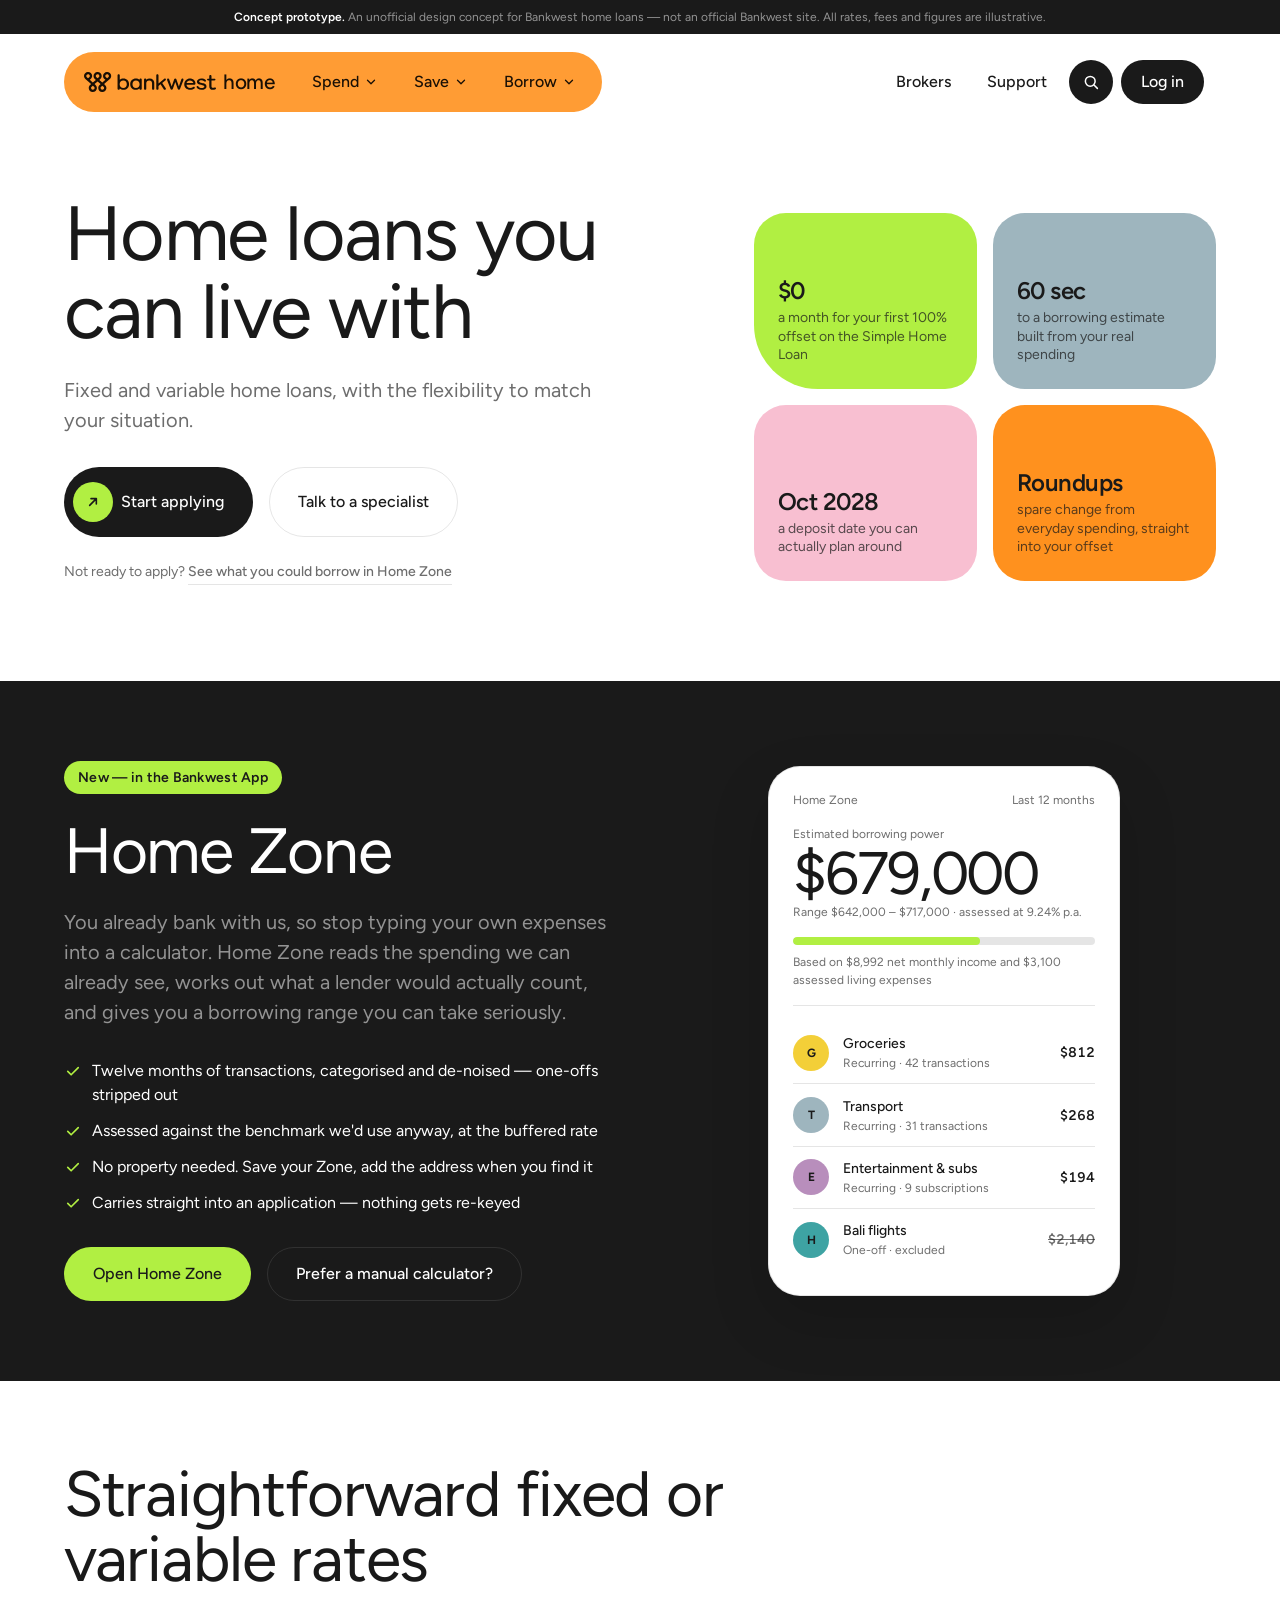
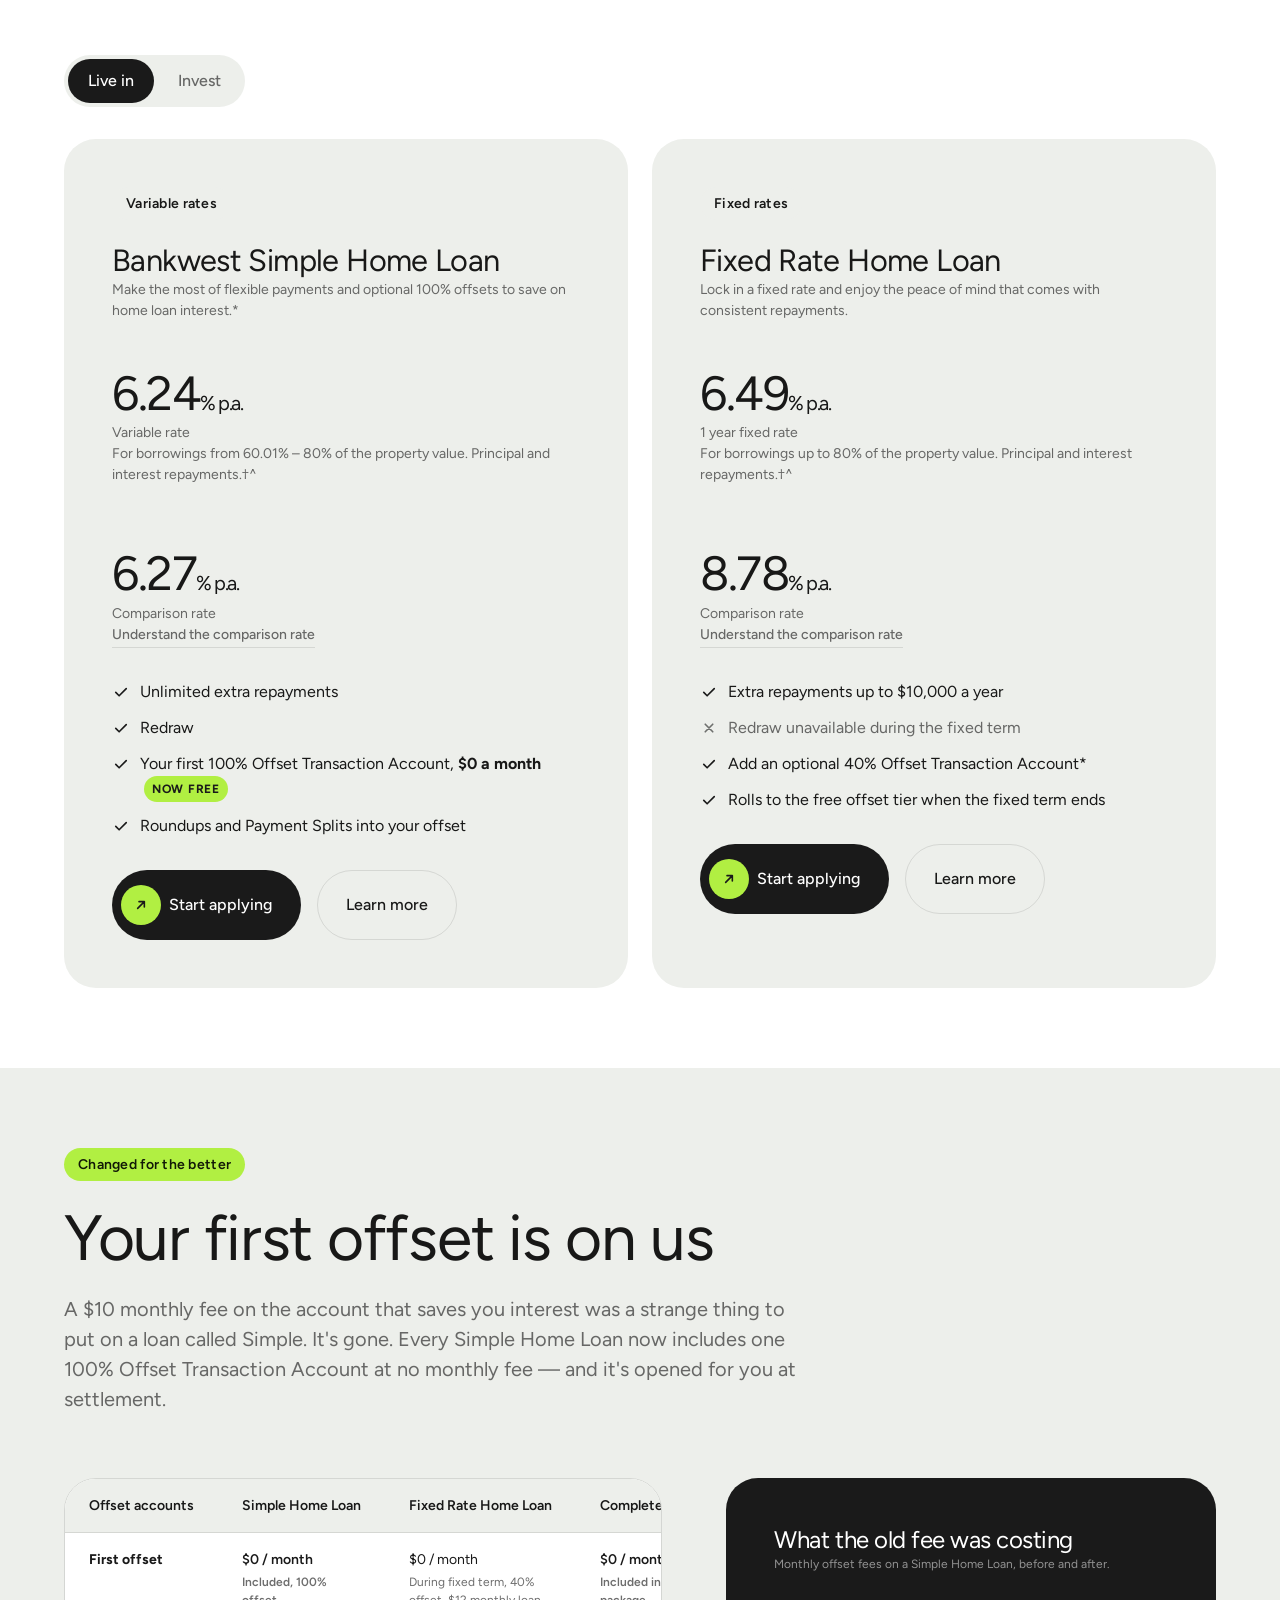
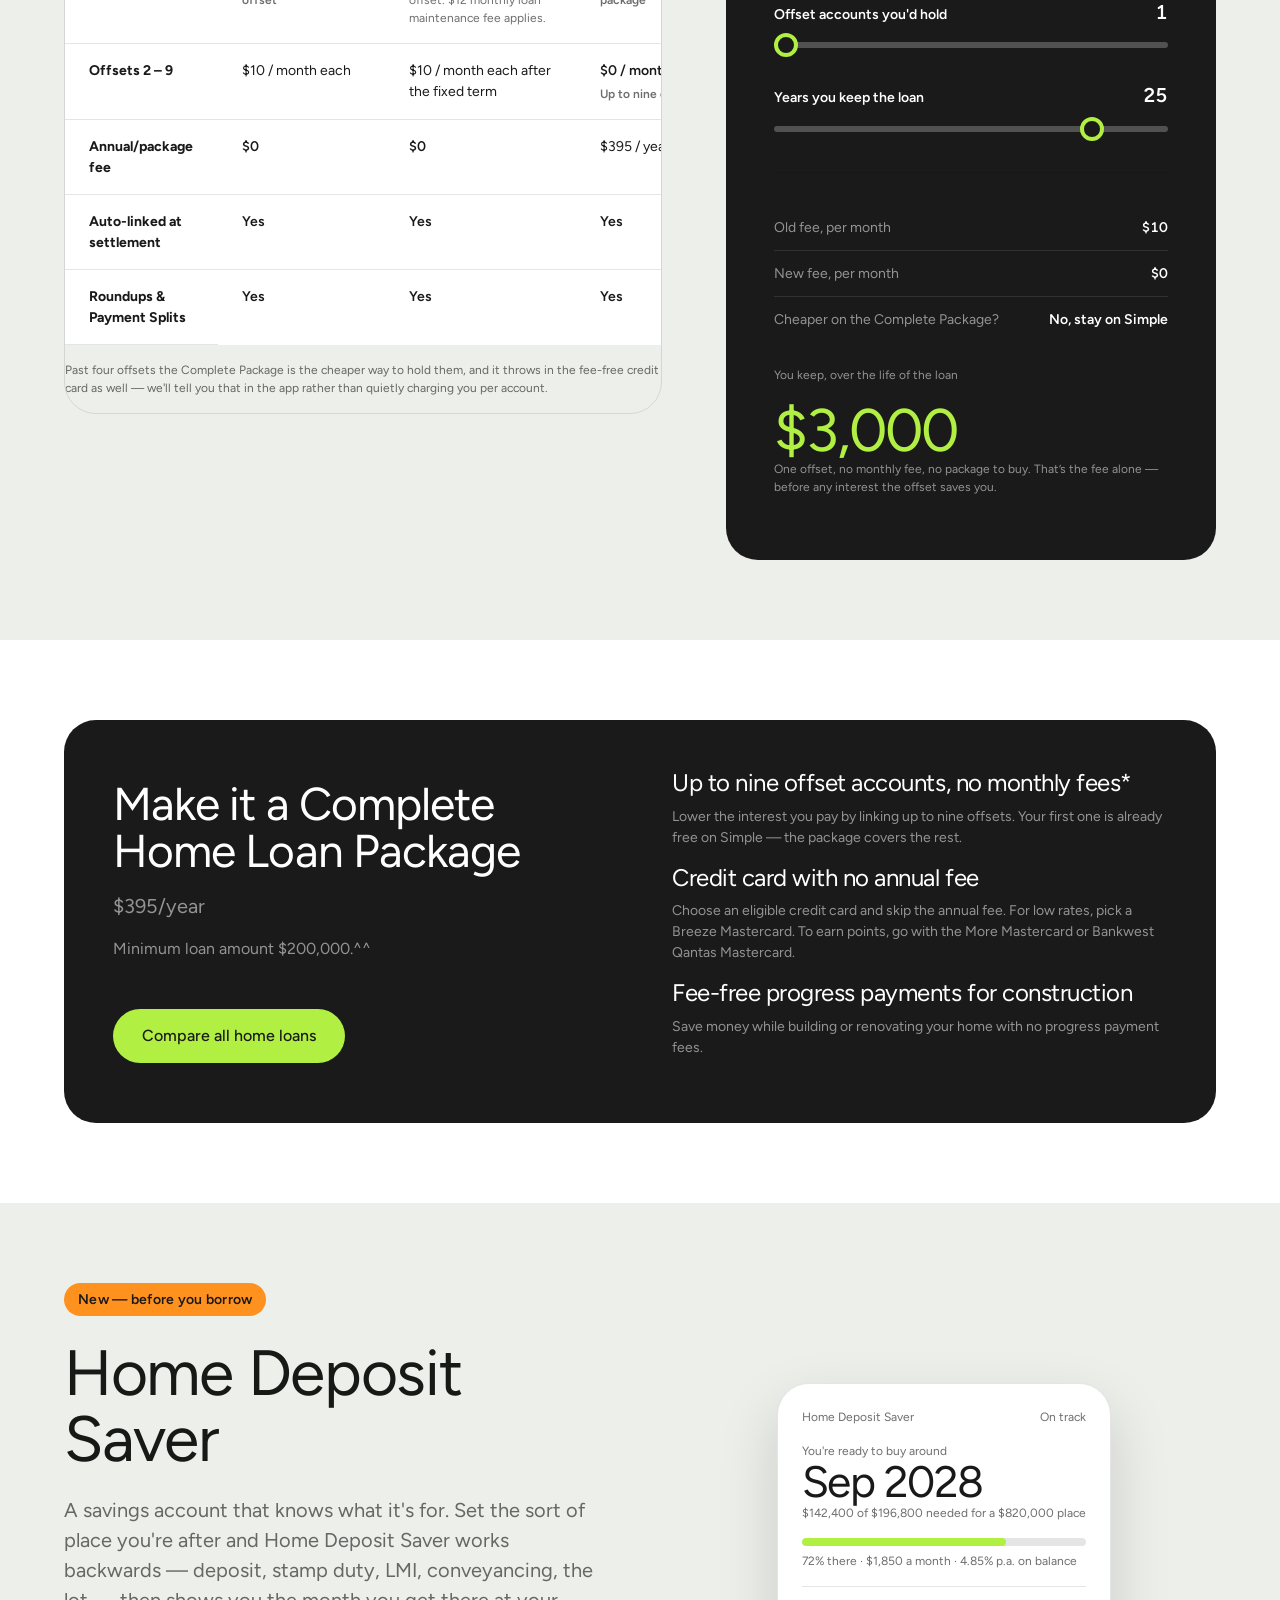
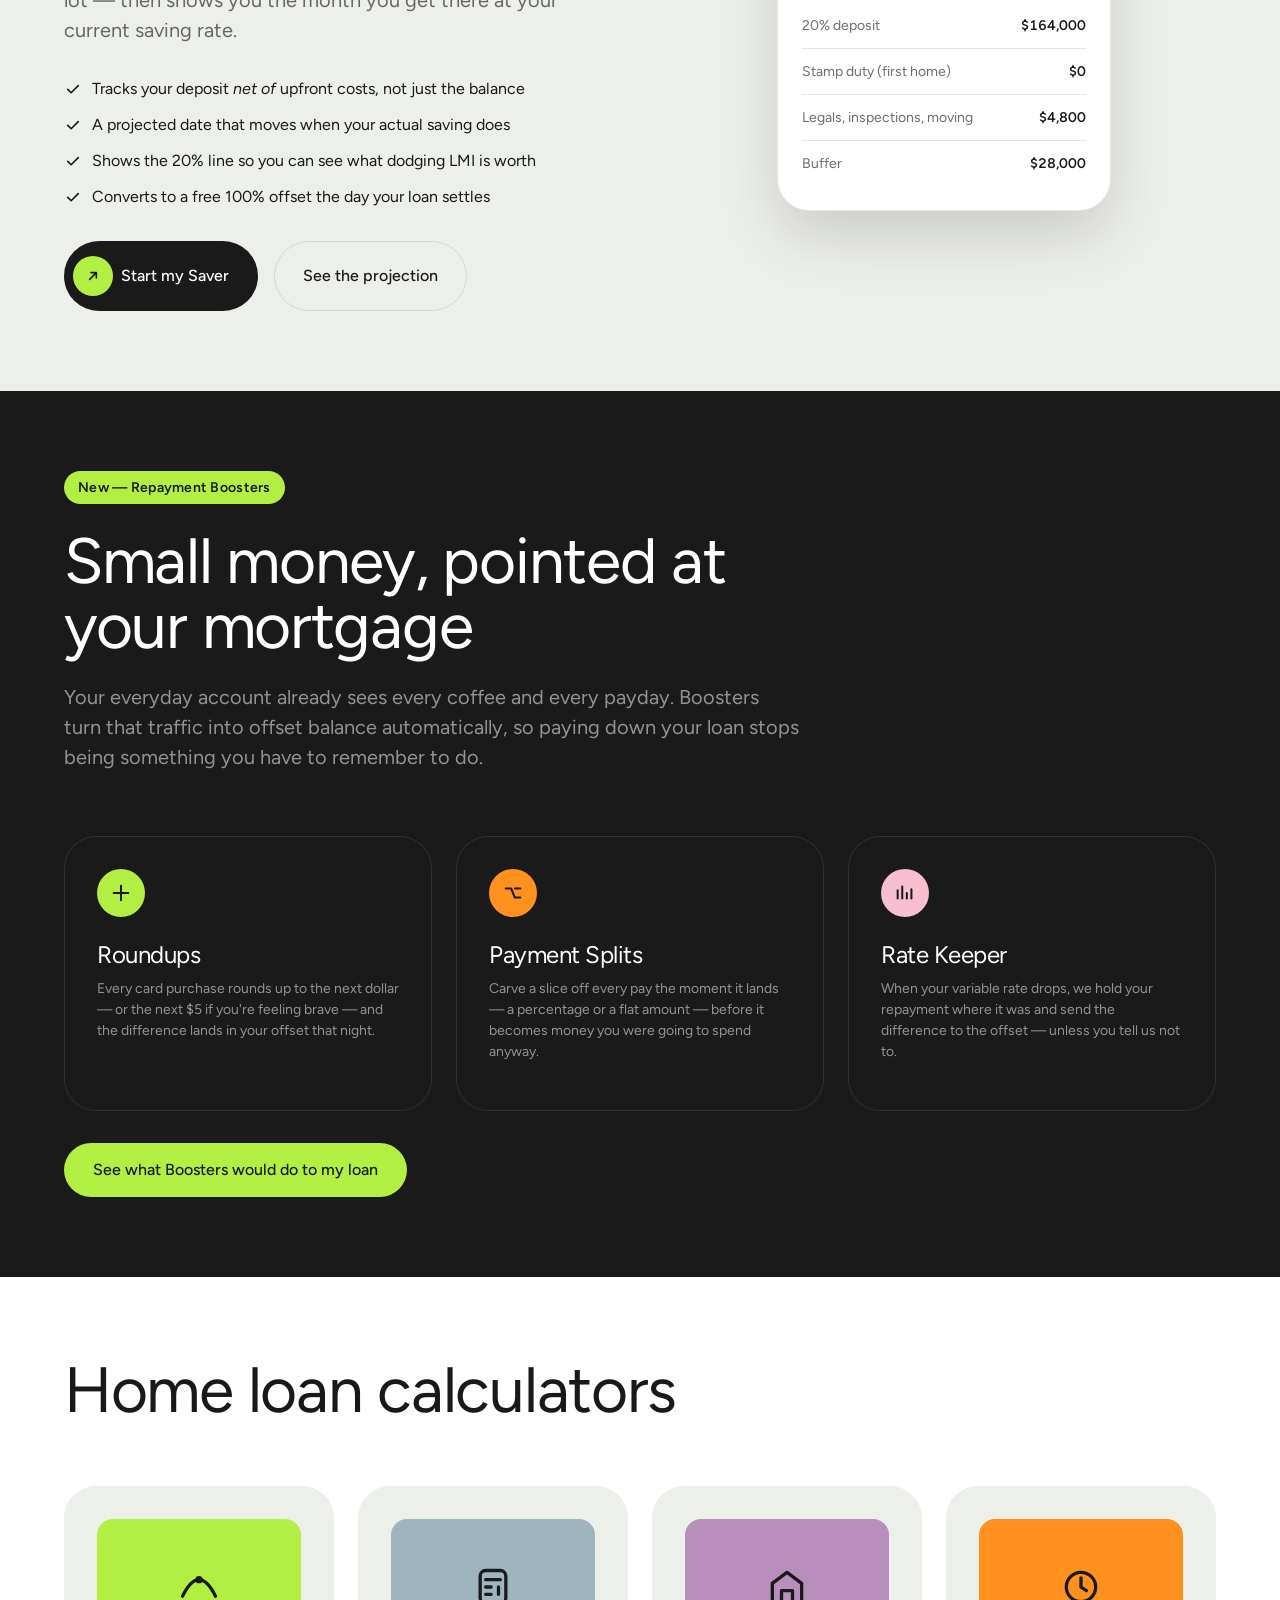
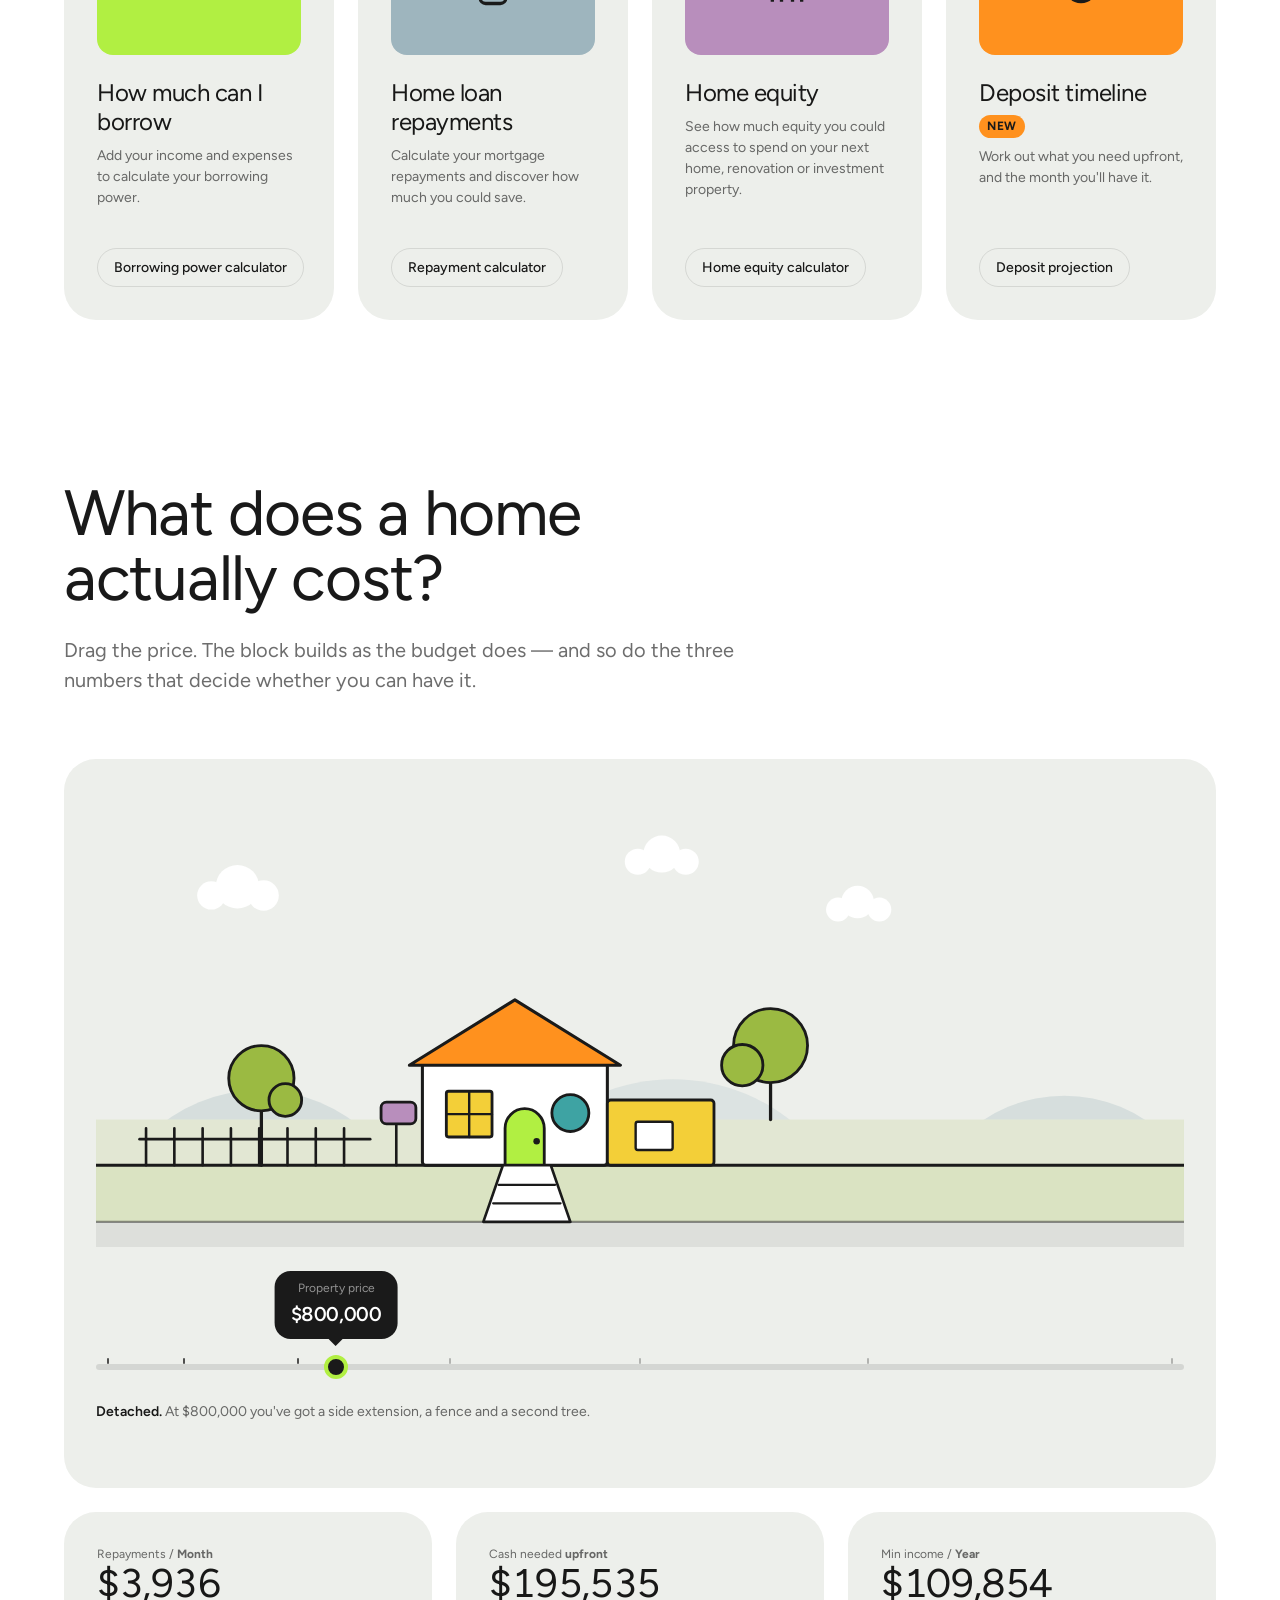
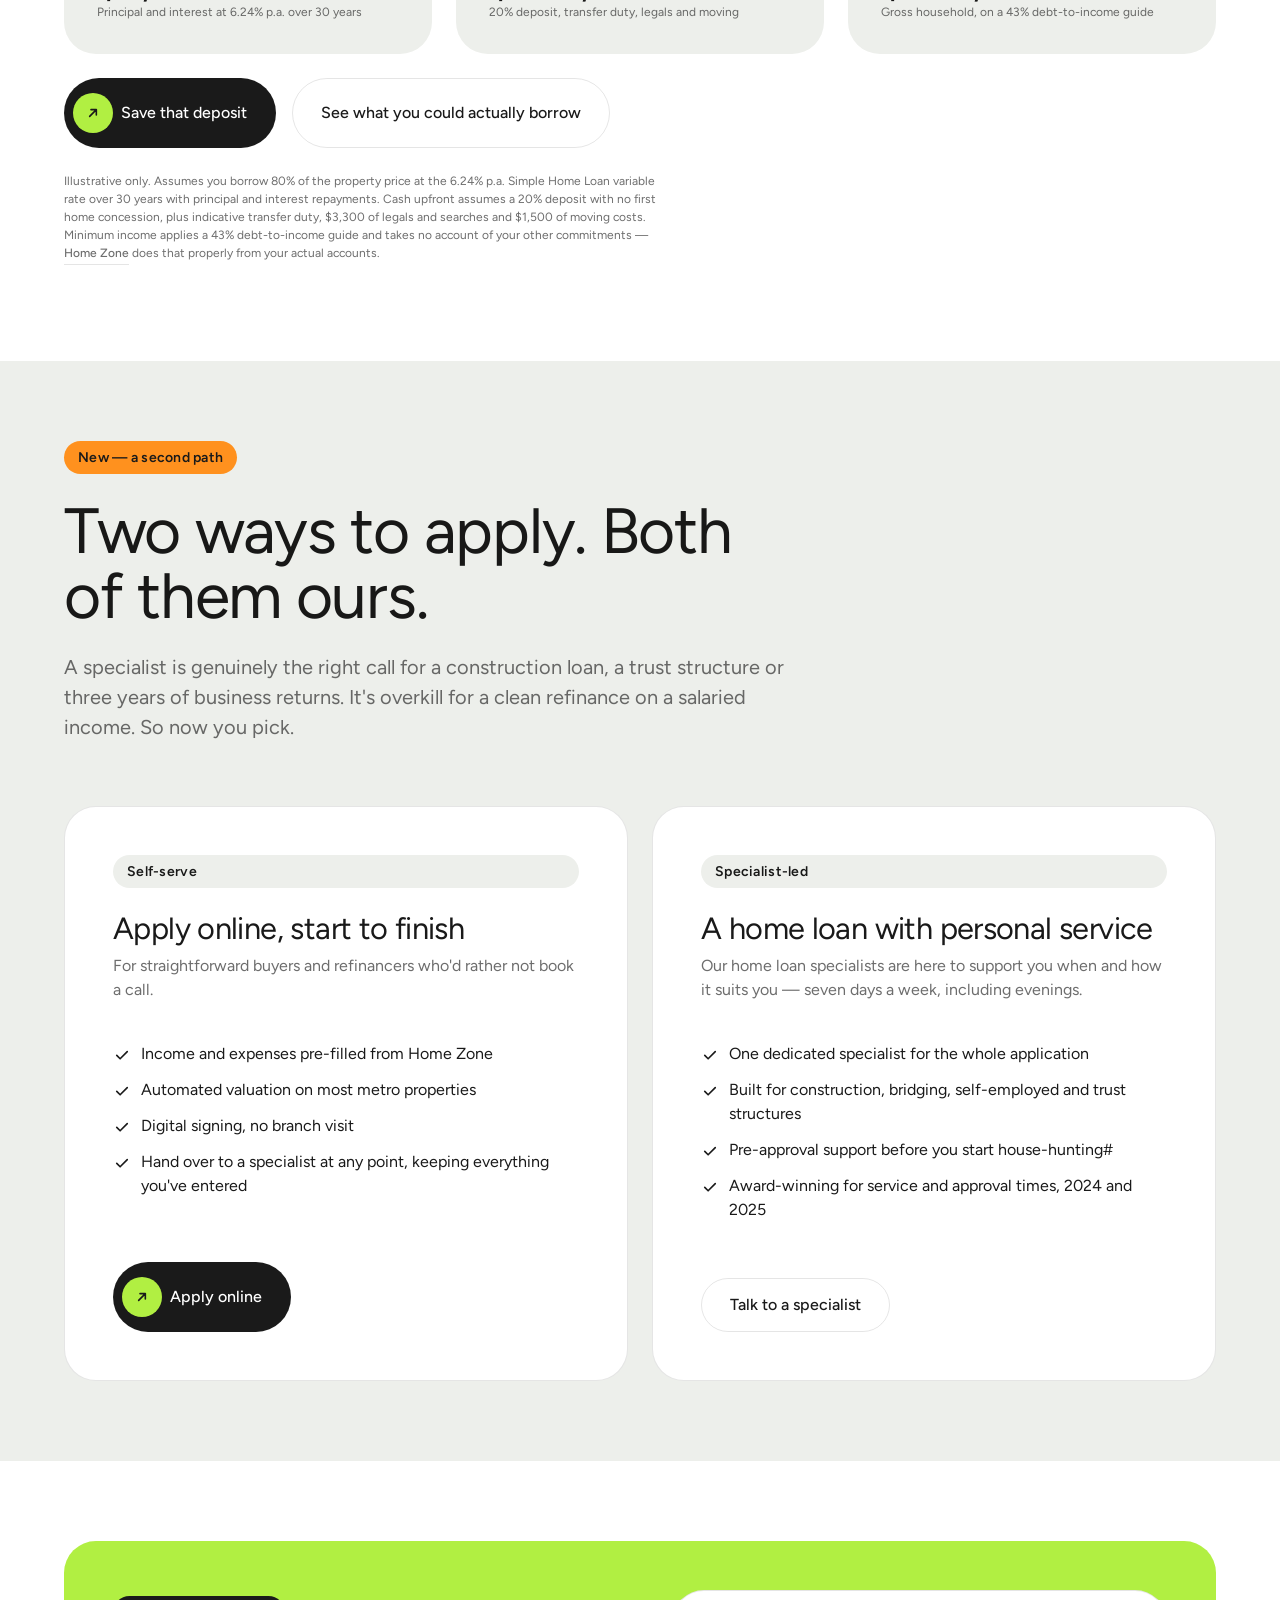
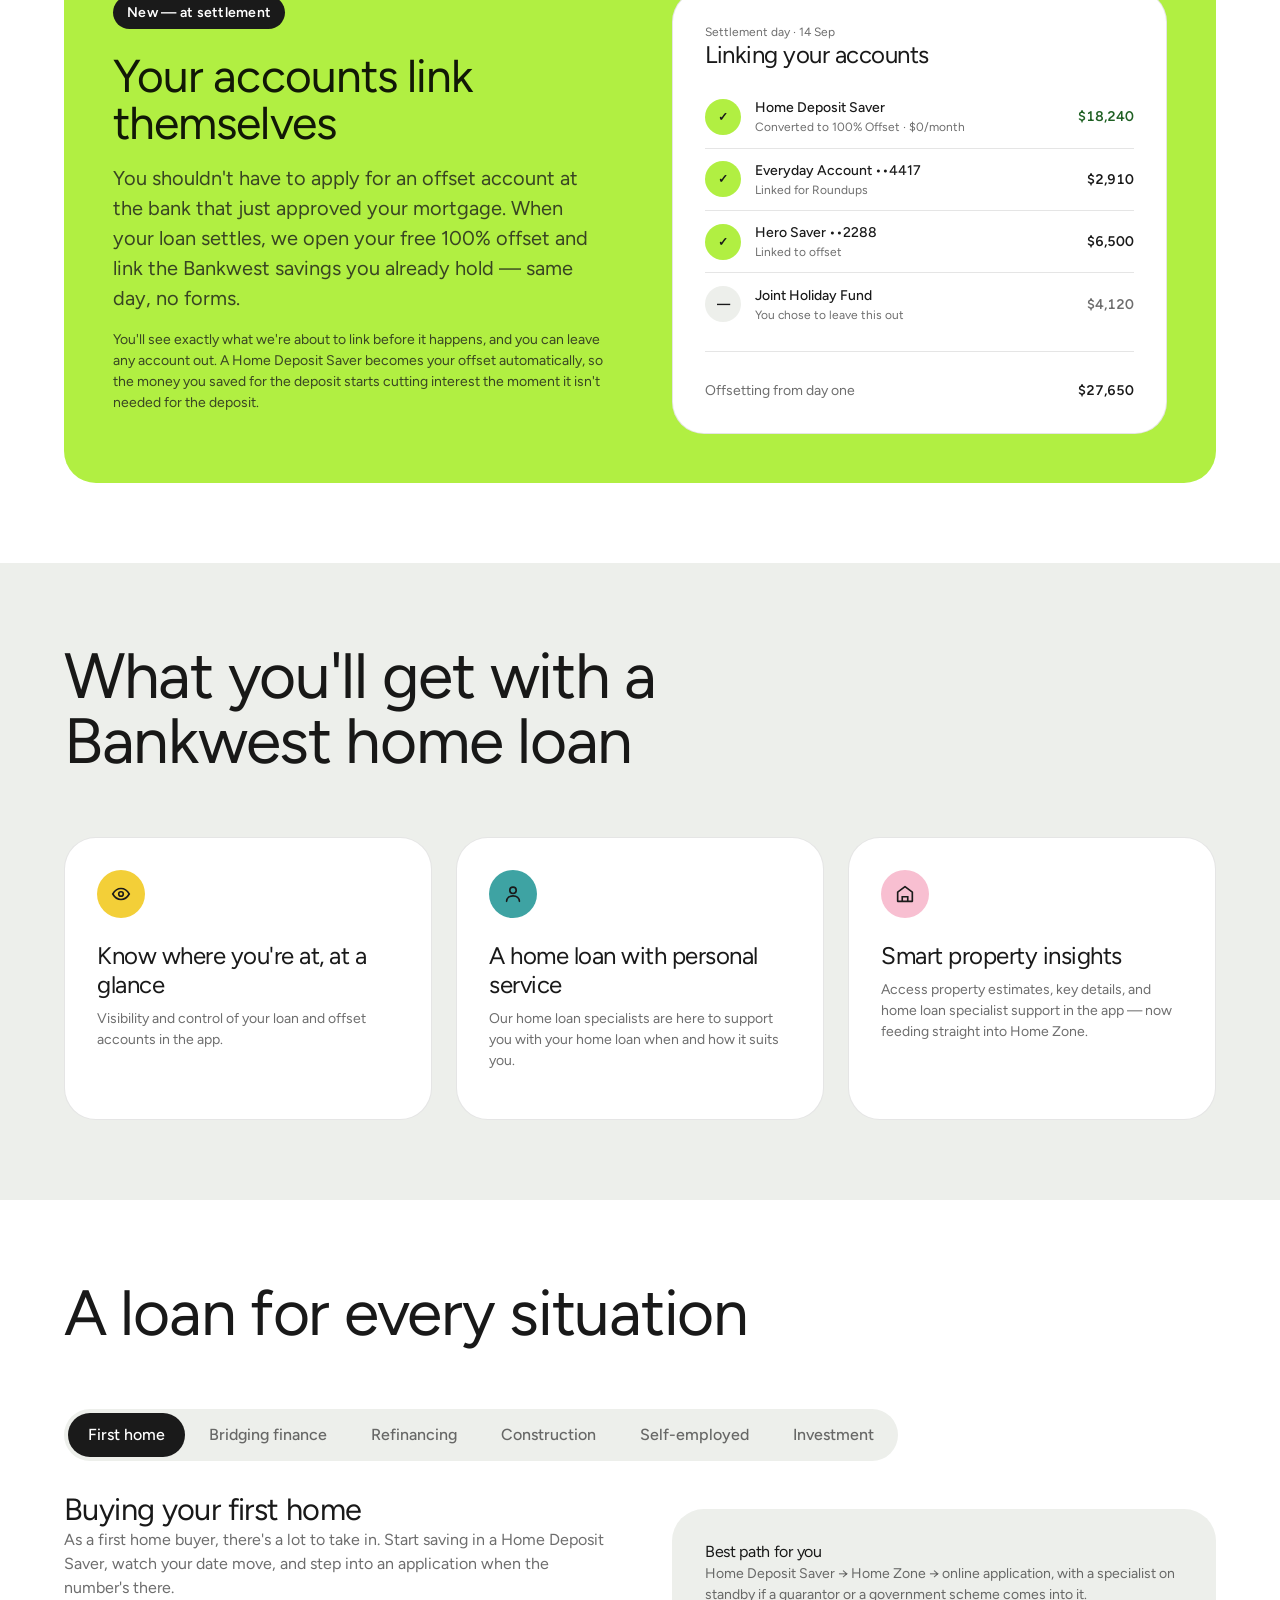
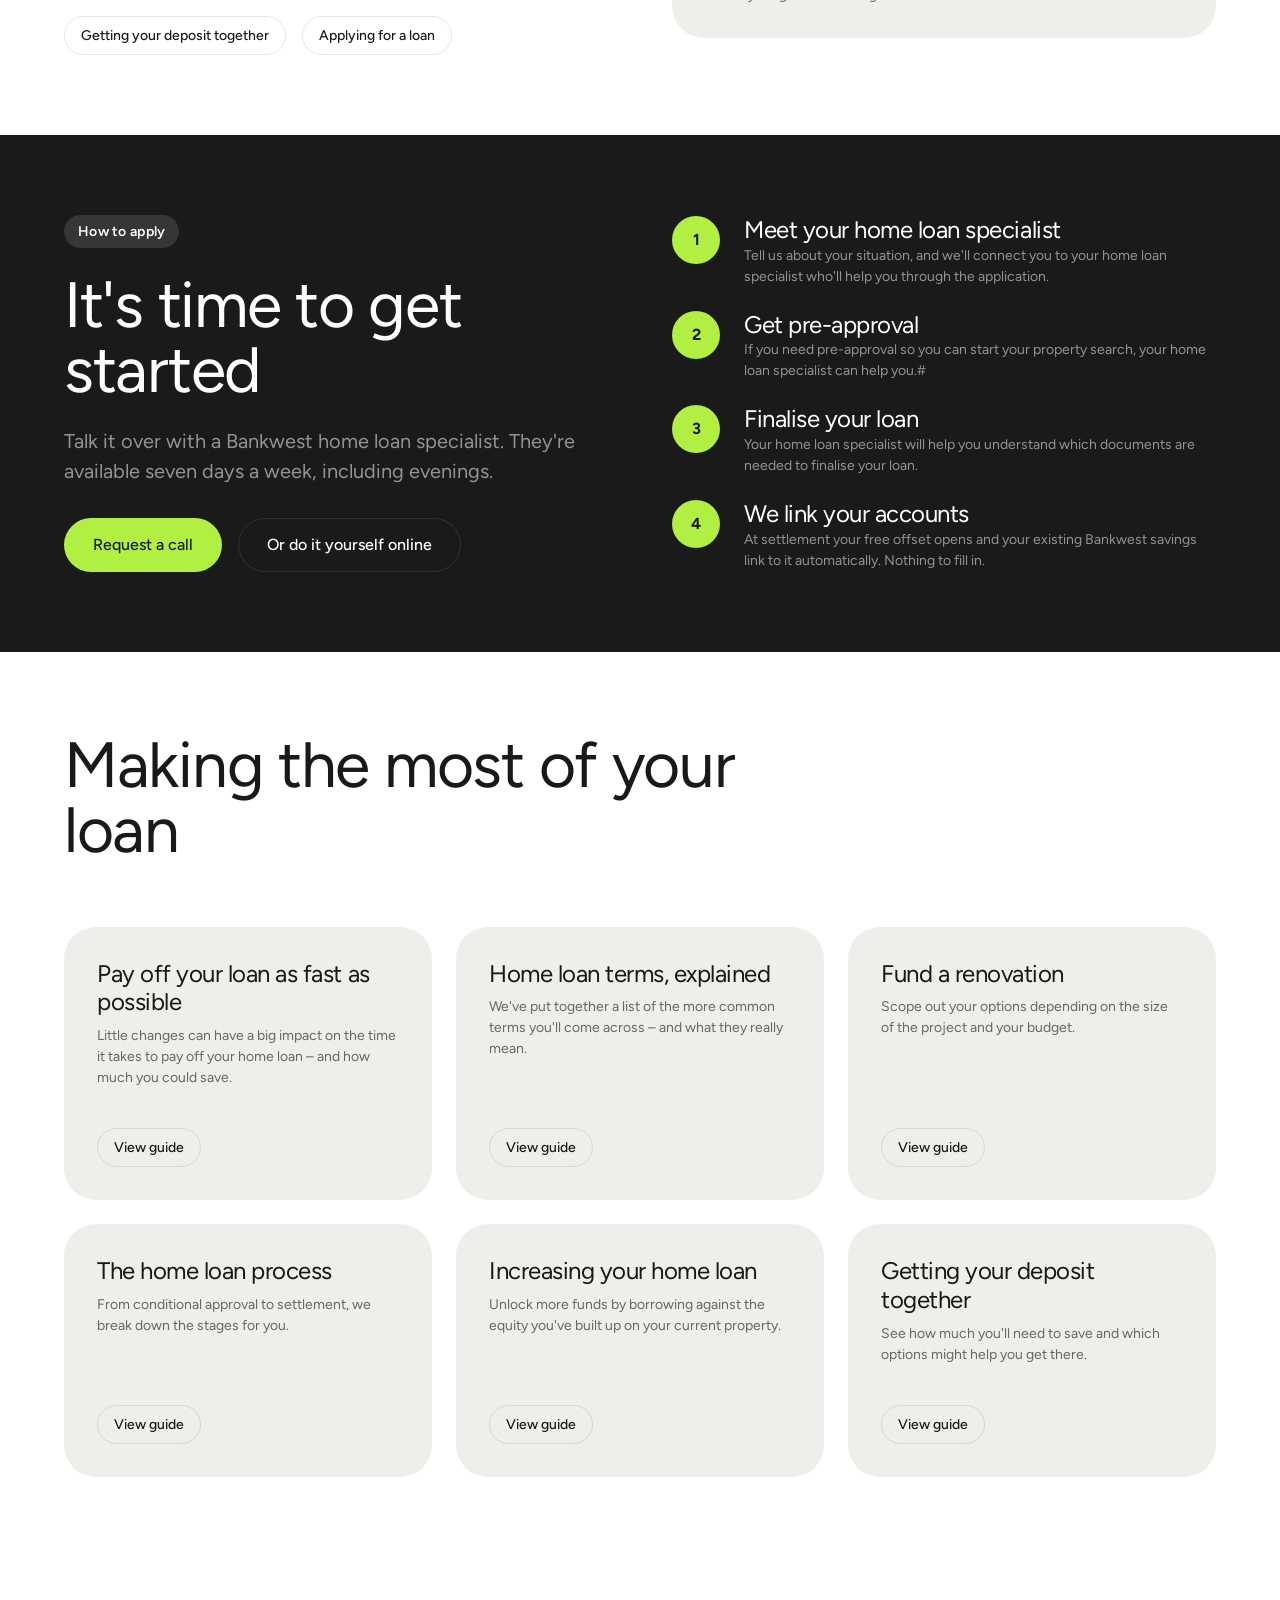
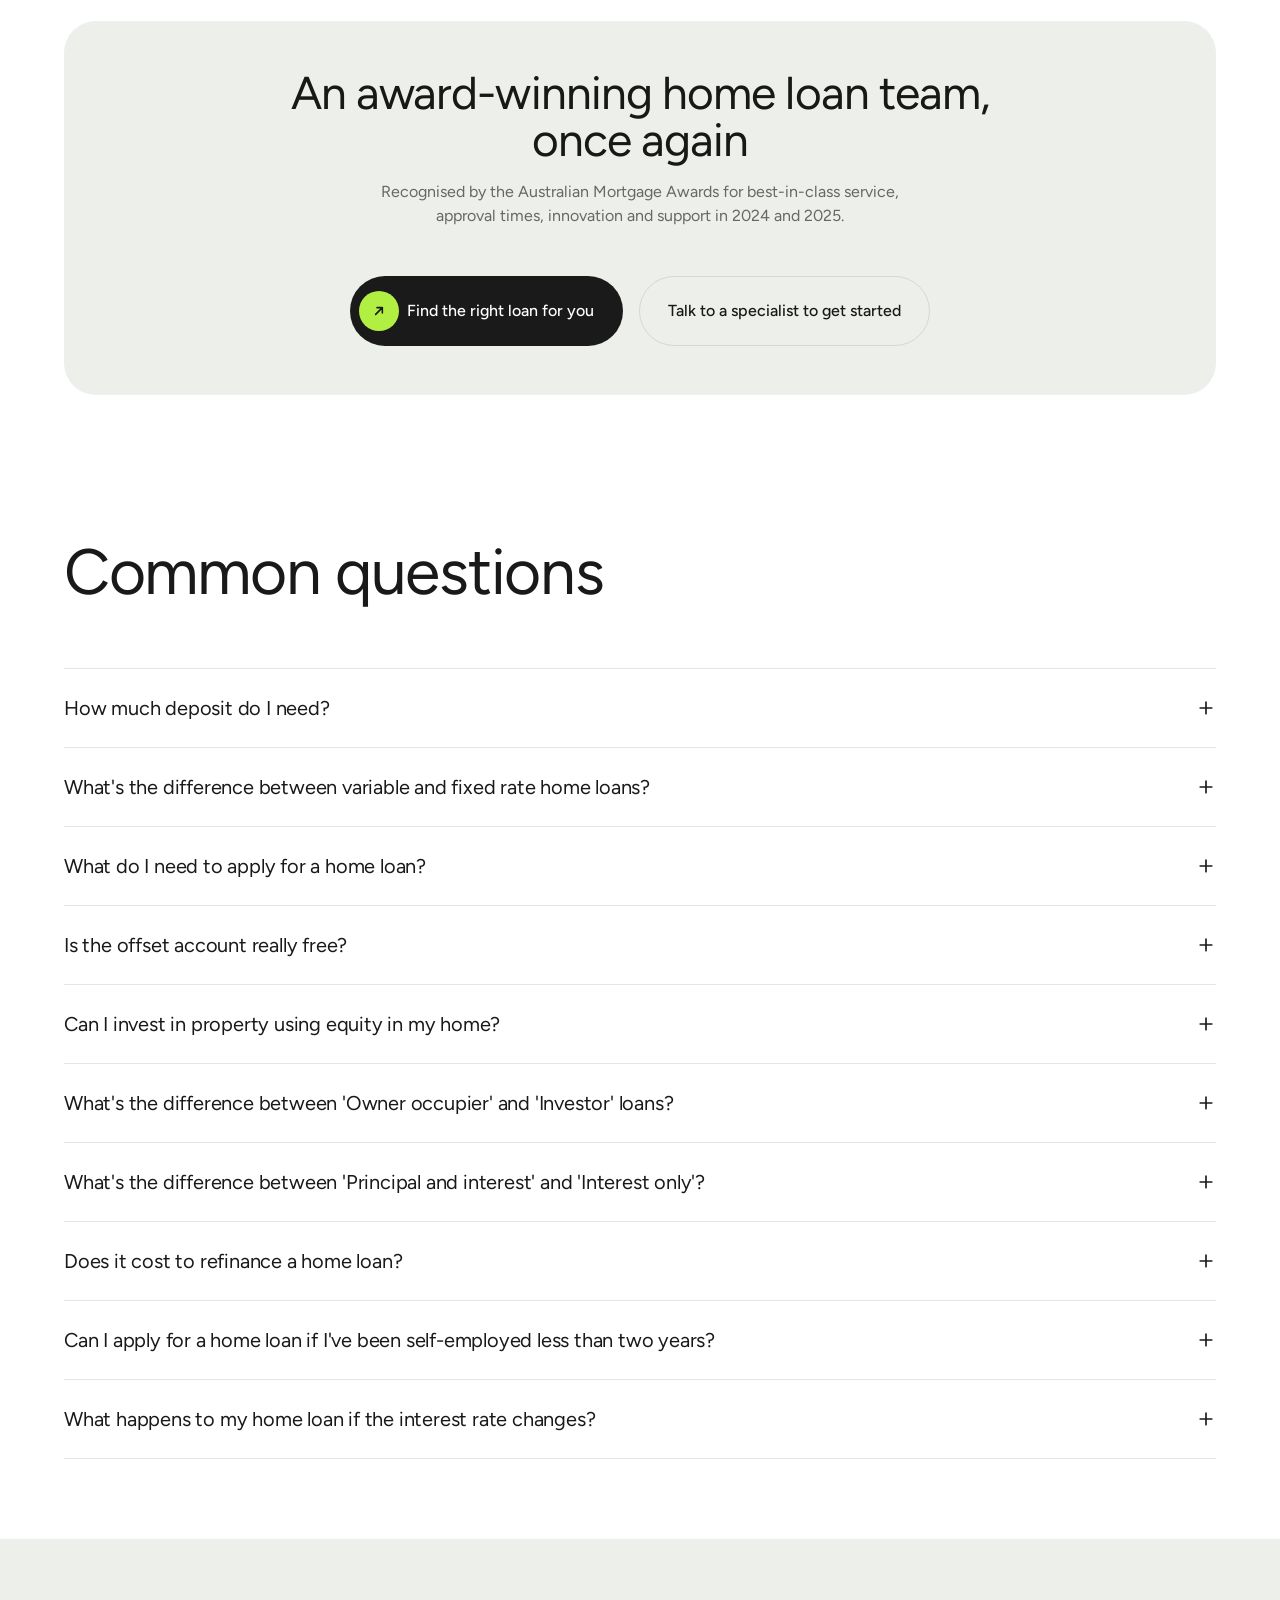
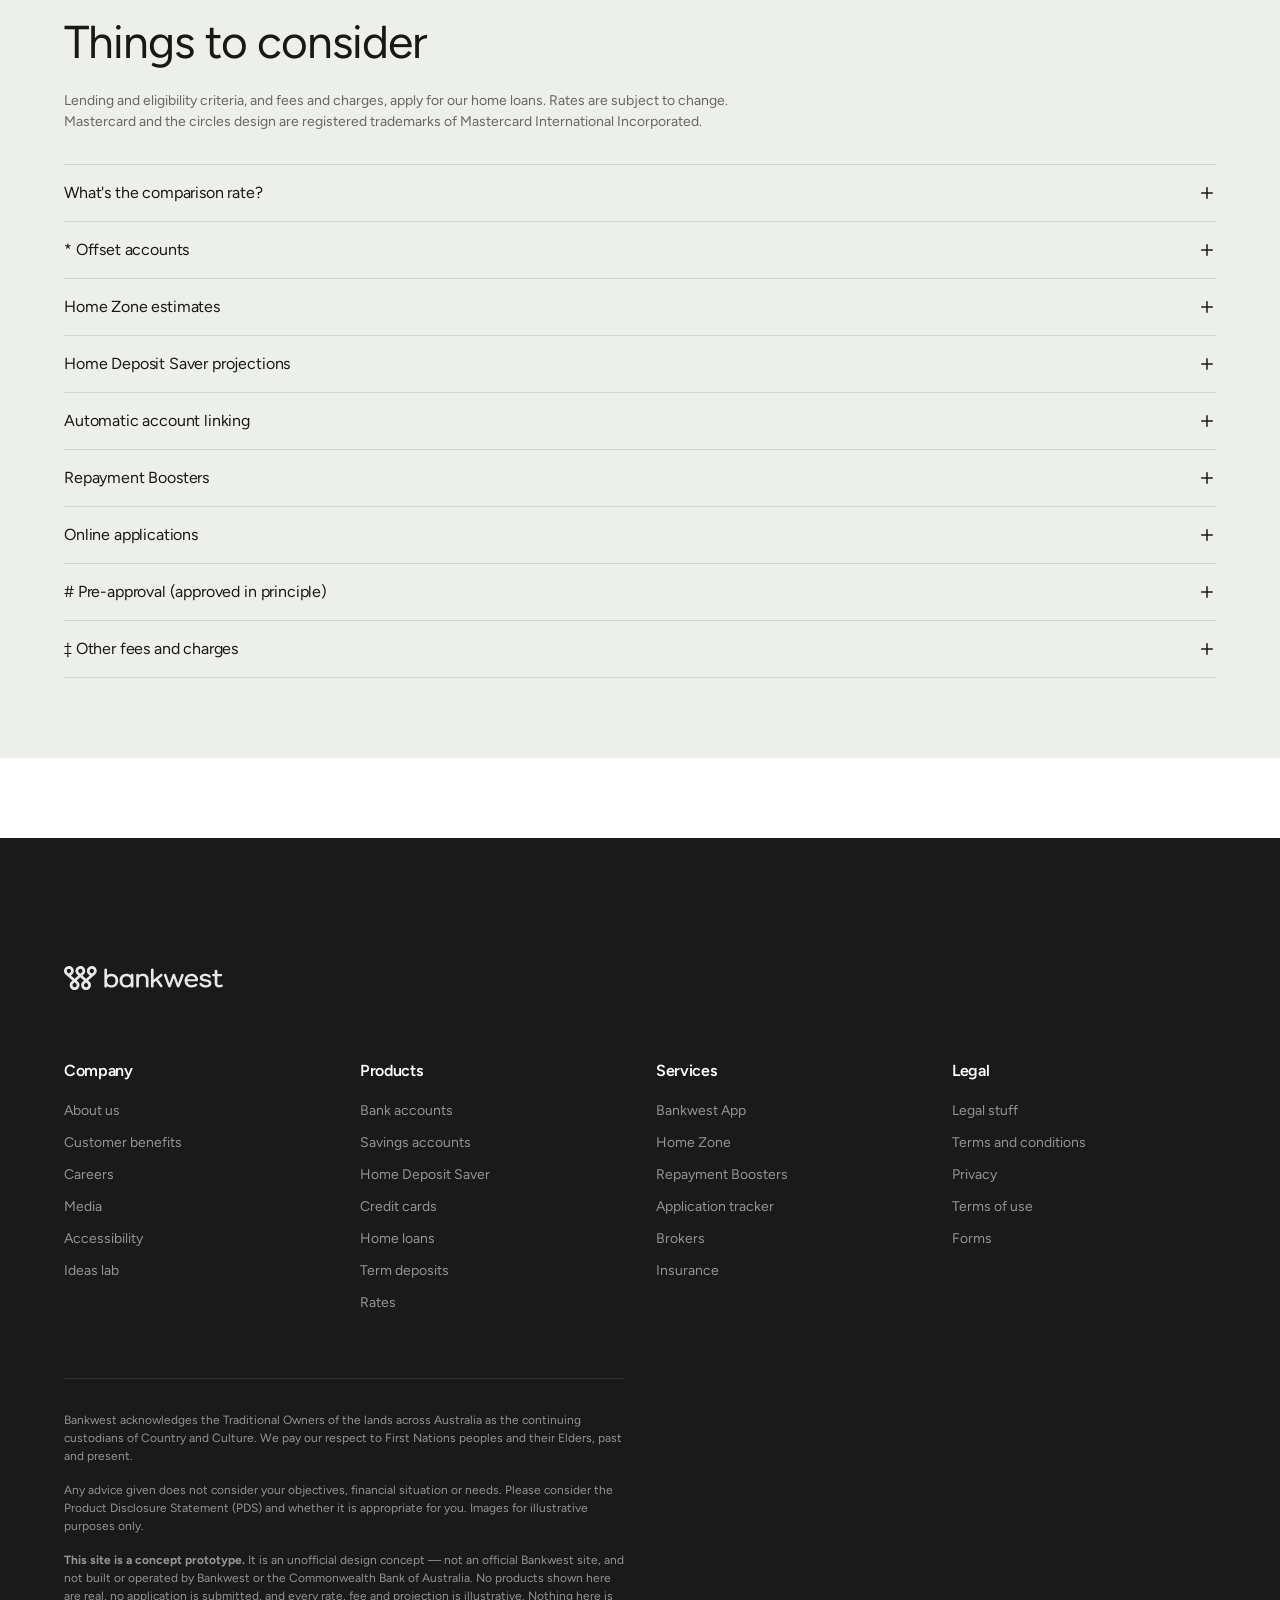
==== commit eca58d9c: "Add cost-of-a-home scene; fix brand lockup collision on mobile" ====
--- a/index.html
+++ b/index.html
@@ -588,6 +588,248 @@
   </div>
 </section>
 
+<!-- ============================================ WHAT DOES A HOME COST -->
+<section class="section" id="cost">
+  <div class="wrap">
+    <div class="section-head">
+      <h2>What does a home actually cost?</h2>
+      <p class="lede">Drag the price. The block builds as the budget does — and so do the three numbers that decide whether you can have it.</p>
+    </div>
+
+    <div class="scene-card">
+      <div class="scene-figure" id="scene-figure">
+      <svg id="cost-scene" viewBox="0 0 1000 420" role="img"
+           aria-labelledby="scene-title" aria-describedby="scene-caption"
+           fill="none" stroke="#1a1a1a" stroke-width="2.6" stroke-linecap="round" stroke-linejoin="round">
+        <title id="scene-title">An illustrated block that gains features as the property price rises</title>
+
+        <!-- ------------------------------------- always-on backdrop -->
+        <g stroke="none">
+          <circle cx="150" cy="420" r="145" fill="#9eb5be" fill-opacity=".3"/>
+          <circle cx="530" cy="440" r="175" fill="#9eb5be" fill-opacity=".22"/>
+          <circle cx="890" cy="415" r="135" fill="#9eb5be" fill-opacity=".3"/>
+          <!-- clips the hills to a horizon; matches the card surface -->
+          <rect x="0" y="302" width="1000" height="118" fill="#edefeb"/>
+          <rect x="0" y="302" width="1000" height="42" fill="#9bba42" fill-opacity=".14"/>
+          <!-- clouds: flat overlapping circles, no stroke, so they merge -->
+          <g fill="#ffffff">
+            <circle cx="130" cy="88" r="20"/><circle cx="106" cy="96" r="13"/><circle cx="154" cy="96" r="14"/>
+            <circle cx="520" cy="58" r="17"/><circle cx="498" cy="65" r="12"/><circle cx="542" cy="65" r="12"/>
+            <circle cx="700" cy="102" r="15"/><circle cx="682" cy="109" r="11"/><circle cx="720" cy="109" r="11"/>
+          </g>
+        </g>
+
+        <!-- ------------------------------------------------------ sky -->
+        <g class="sc" data-from="3000000">
+          <circle cx="890" cy="78" r="30" fill="#f3cf38"/>
+          <path d="M928 78h12M916.9 104.9l8.5 8.5M890 116v12M863.1 104.9l-8.5 8.5M852 78h-12M863.1 51.1l-8.5-8.5M890 40V28M916.9 51.1l8.5-8.5" stroke-width="2.2"/>
+        </g>
+        <g class="sc" data-from="2200000" stroke-width="2.2">
+          <path d="M286 90q9-11 18 0"/>
+          <path d="M312 74q9-11 18 0"/>
+          <path d="M334 96q7-9 14 0"/>
+        </g>
+
+        <!-- ----------------------------------------------- background -->
+        <g class="sc" data-from="3000000" fill="#9bba42">
+          <circle cx="70" cy="292" r="13"/><circle cx="96" cy="292" r="13"/><circle cx="122" cy="292" r="13"/>
+          <circle cx="148" cy="292" r="13"/><circle cx="174" cy="292" r="13"/><circle cx="200" cy="292" r="13"/>
+          <circle cx="226" cy="292" r="13"/>
+        </g>
+
+        <g class="sc" data-from="700000">
+          <path d="M620 302v-48" stroke-width="3"/>
+          <circle cx="620" cy="234" r="34" fill="#9bba42"/>
+          <circle cx="594" cy="252" r="19" fill="#9bba42"/>
+        </g>
+
+        <g class="sc" data-from="3000000">
+          <path d="M736 248 787 214l51 34" fill="#b88ebc"/>
+          <rect x="744" y="246" width="86" height="56" rx="3" fill="#ffffff"/>
+          <circle cx="787" cy="272" r="11" fill="#3ea3a3"/>
+        </g>
+
+        <g class="sc" data-from="2200000">
+          <path d="M880 302v-42" stroke-width="3"/>
+          <circle cx="880" cy="242" r="28" fill="#9bba42"/>
+        </g>
+
+        <!-- ----------------------------------------------- foreground -->
+        <rect x="0" y="344" width="1000" height="52" fill="#9bba42" fill-opacity=".24" stroke="none"/>
+        <rect x="0" y="396" width="1000" height="24" fill="#1a1a1a" fill-opacity=".07" stroke="none"/>
+        <path d="M0 344h1000" stroke-width="2.8"/>
+        <path d="M0 396h1000" stroke-width="2" opacity=".45"/>
+
+        <!-- front tree -->
+        <g class="sc" data-from="400000">
+          <path d="M152 344v-58" stroke-width="3"/>
+          <circle cx="152" cy="264" r="30" fill="#9bba42"/>
+          <circle cx="174" cy="284" r="15" fill="#9bba42"/>
+        </g>
+
+        <!-- letterbox -->
+        <g class="sc" data-from="200000">
+          <path d="M276 344v-40" stroke-width="2.4"/>
+          <rect x="262" y="286" width="32" height="20" rx="5" fill="#b88ebc"/>
+        </g>
+
+        <!-- fence, drawn in front of the yard it encloses -->
+        <g class="sc" data-from="700000" stroke-width="2.4">
+          <path d="M40 320h212"/>
+          <path d="M46 310v34M72 310v34M98 310v34M124 310v34M150 310v34M176 310v34M202 310v34M228 310v34"/>
+        </g>
+
+        <!-- bicycle -->
+        <g class="sc" data-from="1600000" stroke-width="2.2">
+          <circle cx="118" cy="328" r="16" fill="#ffffff"/>
+          <circle cx="170" cy="328" r="16" fill="#ffffff"/>
+          <path d="M118 328l18-26h28l6 26M136 302l12 26M132 298h10M164 300l10-6"/>
+        </g>
+
+        <!-- house: core -->
+        <g class="sc" data-from="200000">
+          <rect x="300" y="250" width="170" height="94" rx="3" fill="#ffffff" stroke-width="2.8"/>
+        </g>
+        <g class="sc" data-from="200000" data-to="400000">
+          <rect x="292" y="240" width="186" height="12" rx="4" fill="#ff911e"/>
+        </g>
+        <g class="sc" data-from="400000" data-to="1600000">
+          <path d="M288 252 385 192l97 60Z" fill="#ff911e" stroke-width="2.8"/>
+        </g>
+
+        <!-- house: upper floor -->
+        <g class="sc" data-from="1600000">
+          <rect x="300" y="170" width="170" height="82" rx="3" fill="#ffffff" stroke-width="2.8"/>
+          <circle cx="385" cy="200" r="18" fill="#3ea3a3"/>
+        </g>
+        <g class="sc" data-from="1600000">
+          <path d="M288 172 385 112l97 60Z" fill="#ff911e" stroke-width="2.8"/>
+        </g>
+
+        <!-- balcony -->
+        <g class="sc" data-from="1600000" stroke-width="2.2">
+          <path d="M288 252h194M292 228h186"/>
+          <path d="M306 228v24M334 228v24M362 228v24M390 228v24M418 228v24M446 228v24"/>
+        </g>
+
+        <!-- windows and door -->
+        <g class="sc" data-from="200000">
+          <rect x="322" y="276" width="42" height="42" rx="2" fill="#f3cf38"/>
+          <path d="M343 276v42M322 297h42" stroke-width="2.2"/>
+        </g>
+        <g class="sc" data-from="400000">
+          <circle cx="436" cy="296" r="17" fill="#3ea3a3"/>
+        </g>
+        <g class="sc" data-from="200000">
+          <path d="M376 344v-34a18 18 0 0 1 36 0v34Z" fill="#b1ef42" stroke-width="2.6"/>
+          <circle cx="405" cy="322" r="3" fill="#1a1a1a" stroke="none"/>
+        </g>
+
+        <!-- side extension + solar -->
+        <g class="sc" data-from="700000">
+          <rect x="470" y="284" width="98" height="60" rx="3" fill="#f3cf38"/>
+          <rect x="496" y="304" width="34" height="26" rx="2" fill="#ffffff" stroke-width="2.2"/>
+        </g>
+        <g class="sc" data-from="1100000" stroke-width="2.2">
+          <path d="M478 284l22-18h60l-22 18Z" fill="#3ea3a3"/>
+          <path d="M498 284l22-18M518 284l22-18"/>
+        </g>
+
+        <!-- carport + car -->
+        <g class="sc" data-from="1100000">
+          <rect x="578" y="264" width="142" height="12" rx="4" fill="#9eb5be"/>
+          <path d="M590 276v68M706 276v68" stroke-width="2.4"/>
+        </g>
+        <g class="sc" data-from="1100000" stroke-width="2.2">
+          <rect x="598" y="302" width="98" height="26" rx="12" fill="#f8bfd1"/>
+          <path d="M616 302l10-16h42l10 16" fill="#ffffff"/>
+          <circle cx="620" cy="328" r="12" fill="#ffffff"/>
+          <circle cx="674" cy="328" r="12" fill="#ffffff"/>
+        </g>
+
+        <!-- deck + pool -->
+        <g class="sc" data-from="2200000" stroke-width="2.2">
+          <rect x="718" y="322" width="90" height="20" rx="3" fill="#f3cf38"/>
+          <path d="M718 329h90M718 336h90"/>
+        </g>
+        <g class="sc" data-from="2200000" stroke-width="2.4">
+          <ellipse cx="880" cy="330" rx="72" ry="22" fill="#9eb5be"/>
+          <path d="M846 330q10-7 20 0t20 0" stroke-width="2"/>
+          <path d="M822 318v-14M834 318v-14M822 304h12" stroke-width="2"/>
+        </g>
+
+        <!-- front path, running down to the footpath -->
+        <g class="sc" data-from="400000">
+          <path d="M374 344h44l18 52h-80Z" fill="#ffffff" stroke-width="2.4"/>
+          <path d="M370 362h52M365 379h62" stroke-width="2"/>
+        </g>
+
+        <!-- dog -->
+        <g class="sc" data-from="1600000" stroke-width="2.2">
+          <path d="M286 366q-12-8-6-18"/>
+          <rect x="286" y="360" width="46" height="22" rx="11" fill="#f8bfd1"/>
+          <circle cx="340" cy="356" r="14" fill="#f8bfd1"/>
+          <path d="M330 346q6-9 13-3"/>
+          <path d="M296 382v10M310 382v10M320 382v10M328 382v10"/>
+          <circle cx="345" cy="354" r="2.4" fill="#1a1a1a" stroke="none"/>
+        </g>
+      </svg>
+      </div>
+
+      <!-- --------------------------------------------------- control -->
+      <div class="scene-control">
+        <div class="scene-bubble" id="scene-bubble">
+          <span class="scene-bubble__label">Property price</span>
+          <strong class="tnum" id="scene-price">$800,000</strong>
+        </div>
+        <div class="scene-track">
+          <div class="scene-ticks" id="scene-ticks" aria-hidden="true"></div>
+          <input class="range" type="range" id="scene-range"
+                 min="200000" max="3000000" step="25000" value="800000"
+                 aria-label="Property price">
+        </div>
+        <p class="scene-caption" id="scene-caption"></p>
+      </div>
+    </div>
+
+    <!-- ----------------------------------------------------- readouts -->
+    <div class="grid grid-3" style="margin-top:1.5rem">
+      <article class="card card--paper">
+        <p class="tiny muted mb-0">Repayments / <strong>Month</strong></p>
+        <div class="bignum tnum" id="cost-repay" style="font-size:2.5rem">$3,937</div>
+        <p class="tiny muted mb-0">Principal and interest at 6.24% p.a. over 30 years</p>
+      </article>
+      <article class="card card--paper">
+        <p class="tiny muted mb-0">Cash needed <strong>upfront</strong></p>
+        <div class="bignum tnum" id="cost-upfront" style="font-size:2.5rem">$195,535</div>
+        <p class="tiny muted mb-0">20% deposit, transfer duty, legals and moving</p>
+      </article>
+      <article class="card card--paper">
+        <p class="tiny muted mb-0">Min income / <strong>Year</strong></p>
+        <div class="bignum tnum" id="cost-income" style="font-size:2.5rem">$109,856</div>
+        <p class="tiny muted mb-0">Gross household, on a 43% debt-to-income guide</p>
+      </article>
+    </div>
+
+    <div class="btn-row" style="margin-top:1.5rem">
+      <a class="btn btn--primary" href="deposit-saver.html#projection">
+        <span class="btn-dot"><svg width="16" height="16" viewBox="0 0 24 24" fill="none" aria-hidden="true"><path d="M7 17 17 7M9 7h8v8" stroke="currentColor" stroke-width="2.4" stroke-linecap="round" stroke-linejoin="round"/></svg></span>
+        Save that deposit
+      </a>
+      <a class="btn btn--secondary" href="home-zone.html">See what you could actually borrow</a>
+    </div>
+
+    <p class="tiny muted" style="margin-top:1.5rem;max-width:74ch">
+      Illustrative only. Assumes you borrow 80% of the property price at the 6.24% p.a. Simple Home Loan
+      variable rate over 30 years with principal and interest repayments. Cash upfront assumes a 20% deposit
+      with no first home concession, plus indicative transfer duty, $3,300 of legals and searches and $1,500
+      of moving costs. Minimum income applies a 43% debt-to-income guide and takes no account of your other
+      commitments — <a class="link-arrow" href="home-zone.html">Home Zone</a> does that properly from your
+      actual accounts.
+    </p>
+  </div>
+</section>
+
 <!-- ================================================ 6. TWO WAYS TO APPLY -->
 <section class="section section--paper" id="apply">
   <div class="wrap">
@@ -1000,5 +1242,6 @@
 
 <script src="assets/js/main.js"></script>
 <script src="assets/js/home.js"></script>
+<script src="assets/js/cost-scene.js"></script>
 </body>
 </html>
--- a/assets/css/style.css
+++ b/assets/css/style.css
@@ -253,12 +253,13 @@
   --brand-h: 20px;
   display: flex; align-items: center; gap: calc(var(--brand-h) * .30);
   text-decoration: none; margin-right: var(--s-small);
+  flex: 0 0 auto;            /* never let the lockup be squeezed */
 }
 .brand img { height: var(--brand-h); width: auto; flex: 0 0 auto; }
 .brand-word {
   font-size: calc(var(--brand-h) * 1.04);
   font-weight: 500; letter-spacing: -0.02em; line-height: 1;
-  color: var(--text-primary);
+  color: var(--text-primary); white-space: nowrap;
 }
 
 .nav-link {
@@ -299,11 +300,18 @@
 }
 @media (max-width: 720px) {
   .nav-secondary .nav-link { display: none; }
-  .brand { --brand-h: 16px; }
+  .brand { --brand-h: 16px; margin-right: 0; }
   .nav-pill { padding: .5rem .5rem .5rem 1rem; }
   .nav-shell { gap: var(--s-tiny); }
   .nav-login { padding: .5rem 1rem; font-size: var(--t-small); }
   .nav-icon-btn { width: 2.5rem; height: 2.5rem; }
+}
+/* The lockup is wider than the old wordmark, so drop the decorative search
+   button before the brand starts colliding with the menu. */
+@media (max-width: 560px) {
+  .nav-secondary .nav-icon-btn { display: none; }
+  .brand { --brand-h: 15px; }
+  .nav-pill { padding: .5rem .5rem .5rem .75rem; }
 }
 
 .mobile-nav { display: none; padding: var(--s-small) 0; }
@@ -507,6 +515,77 @@
 .progress-track { display: flex; gap: .375rem; margin-bottom: var(--s-big); }
 .progress-track span { height: .3rem; flex: 1; border-radius: var(--r-pill); background: var(--divider); }
 .progress-track span[data-done="true"] { background: var(--surface-inverse-0); }
+
+/* ------------------------------------------------------ cost-of-a-home  */
+
+.scene-card {
+  background: var(--surface-1);
+  border-radius: var(--r-normal);
+  padding: var(--s-big) var(--s-big) var(--s-huge);
+  overflow: hidden;
+}
+@media (max-width: 640px) { .scene-card { padding: var(--s-small) var(--s-small) var(--s-big); } }
+
+/* The scene is inherently wide. Below the breakpoint it keeps a legible
+   minimum width and pans inside its own scroller instead of shrinking to
+   an unreadable strip. */
+.scene-figure { overflow-x: auto; overflow-y: hidden; scrollbar-width: none; }
+.scene-figure::-webkit-scrollbar { display: none; }
+#cost-scene { width: 100%; height: auto; display: block; }
+@media (max-width: 720px) { #cost-scene { min-width: 640px; } }
+
+/* Every scene part carries its own price threshold and animates in on its
+   own, so the block assembles piece by piece rather than hard-swapping. */
+#cost-scene .sc {
+  opacity: 0;
+  transform: translateY(14px) scale(.92);
+  transform-box: fill-box;
+  transform-origin: center bottom;
+  transition: opacity .34s ease, transform .46s cubic-bezier(.2, .8, .2, 1);
+}
+#cost-scene .sc.on { opacity: 1; transform: none; }
+
+.scene-control { margin-top: var(--s-normal); }
+
+.scene-track { position: relative; padding-top: .25rem; }
+.scene-track .range { position: relative; z-index: 2; margin: 0; }
+
+.scene-ticks { position: absolute; inset: .55rem .75rem auto; height: 6px; pointer-events: none; z-index: 1; }
+.scene-ticks span {
+  position: absolute; top: 0; width: 2px; height: 6px;
+  border-radius: 1px; background: #1a1a1a; opacity: .28;
+  transform: translateX(-50%);
+}
+.scene-ticks span[data-reached="true"] { background: var(--surface-inverse-0); opacity: .75; }
+
+.scene-bubble {
+  position: relative;
+  left: clamp(3.5rem, calc(var(--p, .21) * (100% - 1.5rem) + .75rem), calc(100% - 3.5rem));
+  transform: translateX(-50%);
+  display: inline-flex; flex-direction: column; align-items: center; gap: .1rem;
+  background: var(--surface-inverse-0); color: var(--text-on-inverse);
+  padding: .5rem 1rem .625rem; border-radius: var(--r-tiny);
+  white-space: nowrap; margin-bottom: .625rem;
+  transition: left .12s linear;
+}
+.scene-bubble::after {
+  content: ""; position: absolute; top: 100%; left: 50%; transform: translateX(-50%);
+  border: 7px solid transparent; border-top-color: var(--surface-inverse-0);
+}
+.scene-bubble__label { font-size: var(--t-tiny); color: var(--text-on-inverse-secondary); }
+.scene-bubble strong { font-size: var(--t-big); font-weight: 600; letter-spacing: -0.02em; }
+
+.scene-caption {
+  margin: var(--s-normal) 0 0;
+  font-size: var(--t-small); color: var(--text-secondary);
+  min-height: 2.75em;
+}
+.scene-caption strong { color: var(--text-primary); font-weight: 600; }
+
+@media (prefers-reduced-motion: reduce) {
+  #cost-scene .sc { transition: none; }
+  .scene-bubble { transition: none; }
+}
 
 /* ---------------------------------------------------------------- chart  */
 
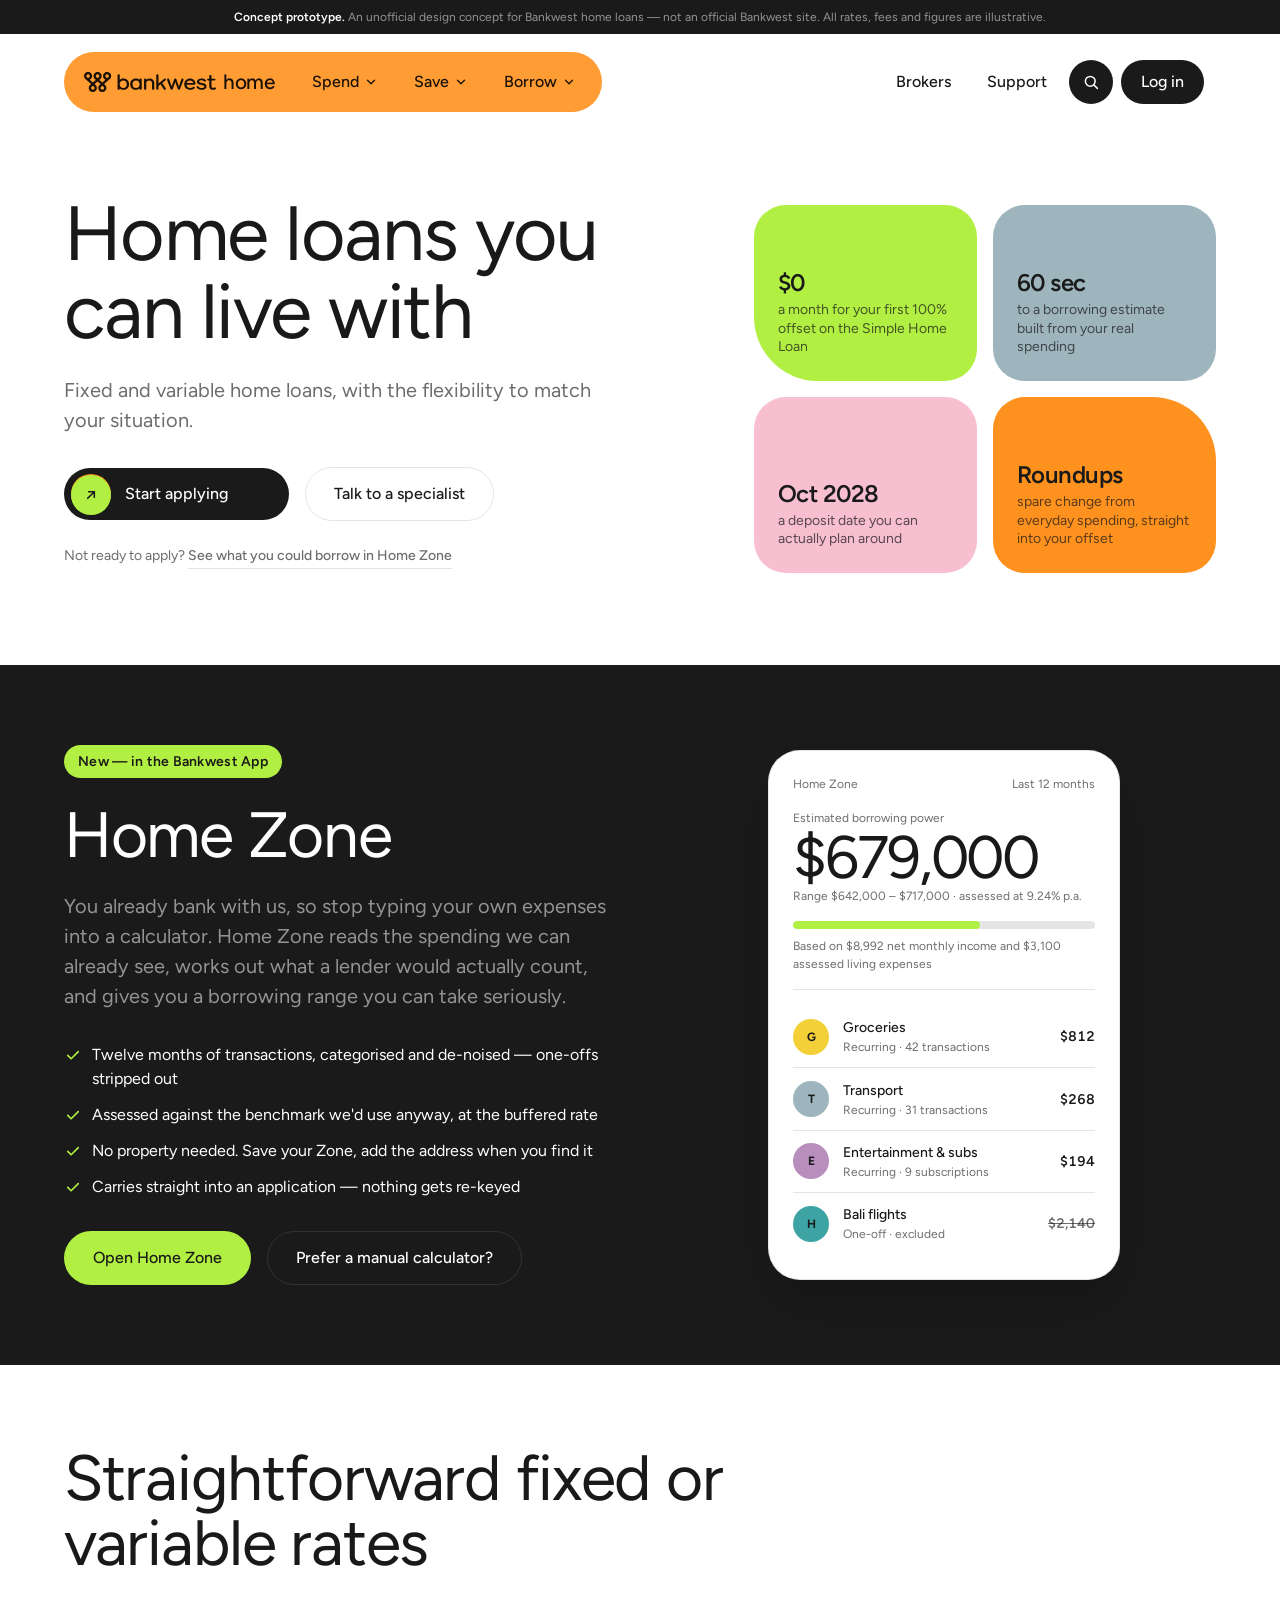
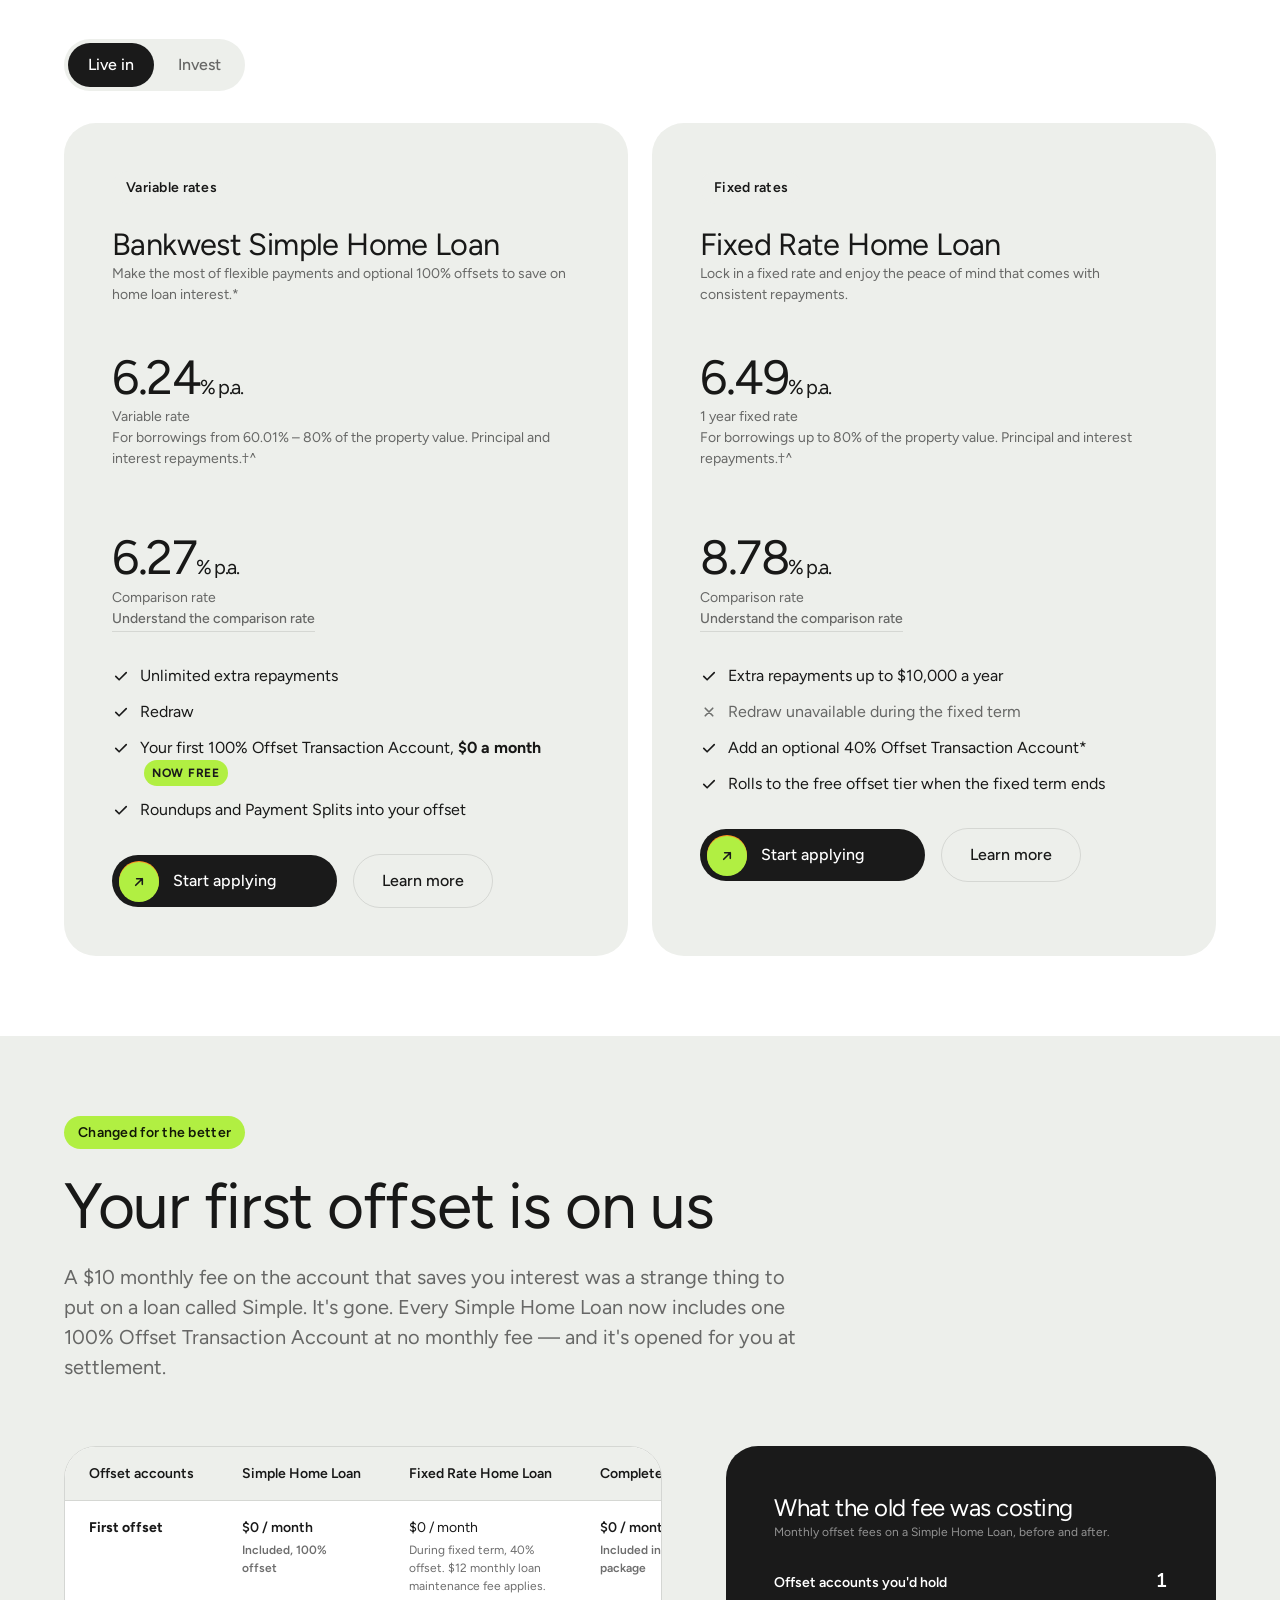
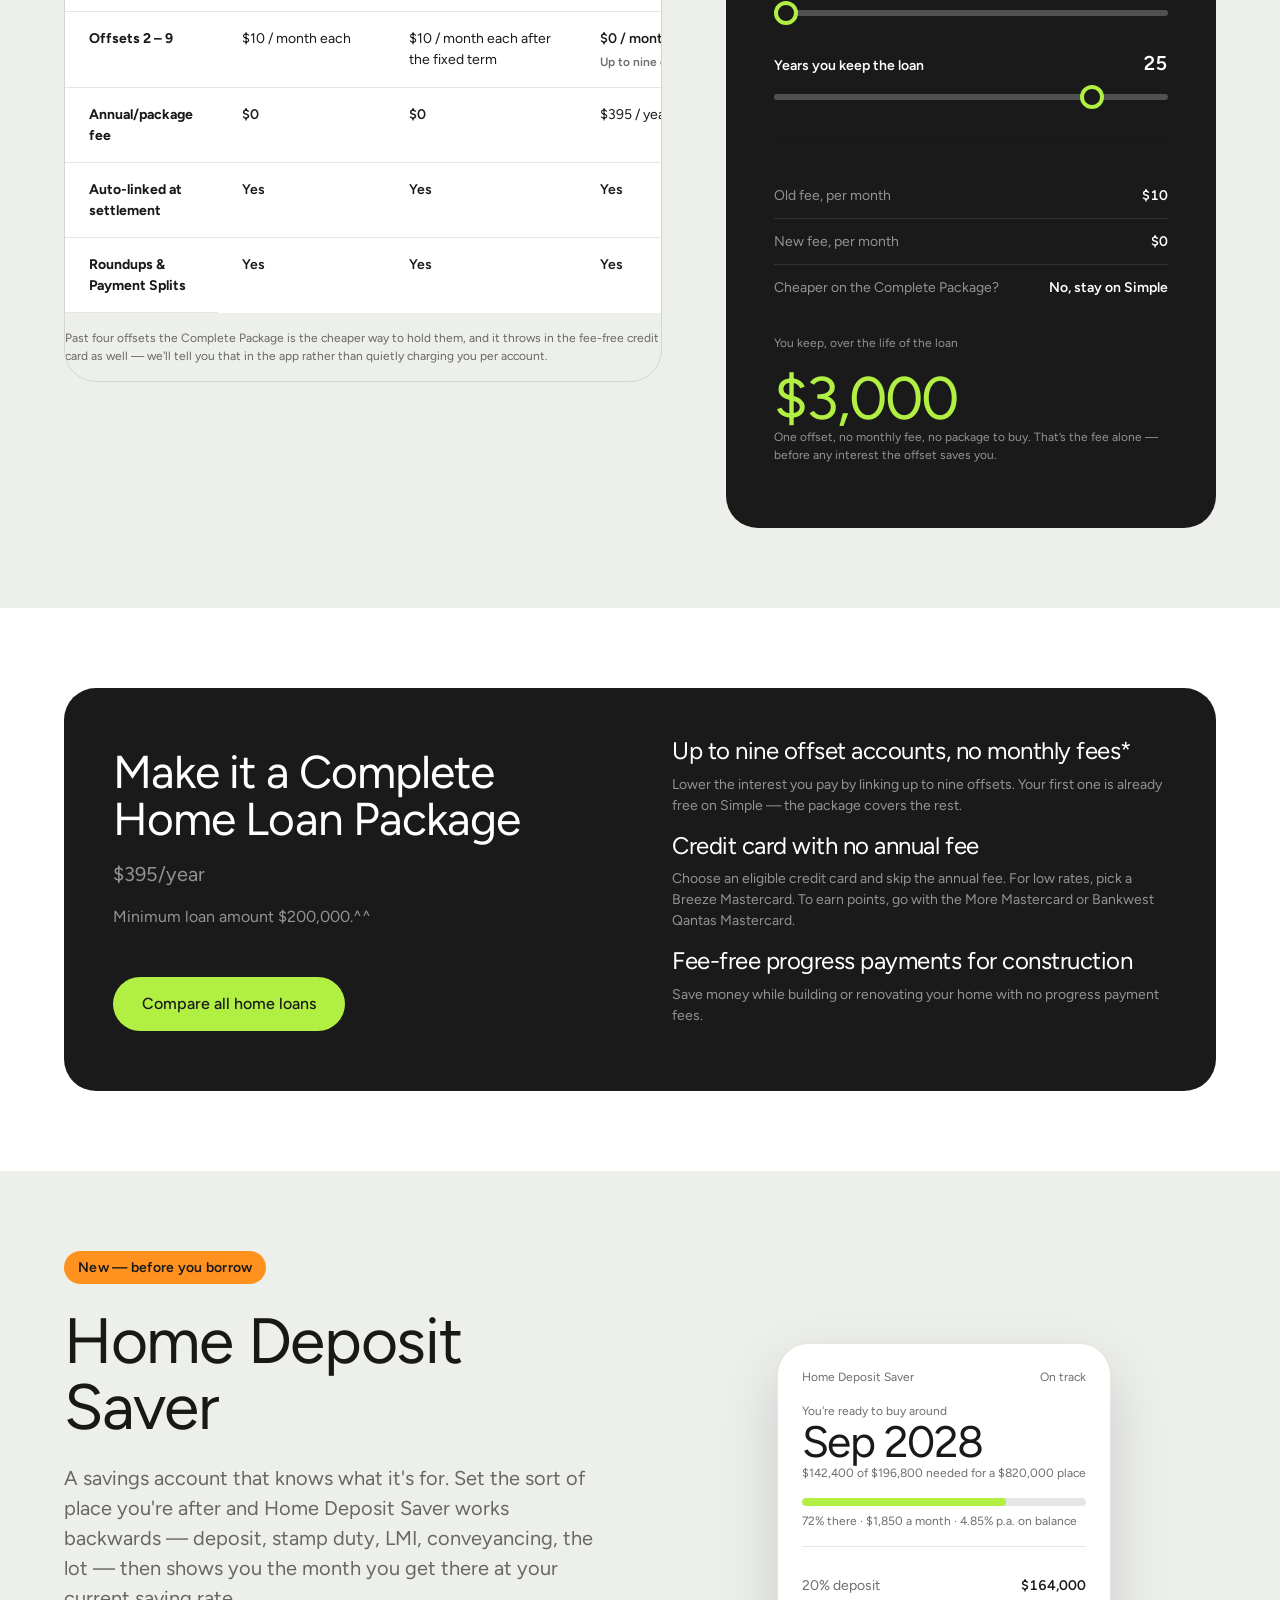
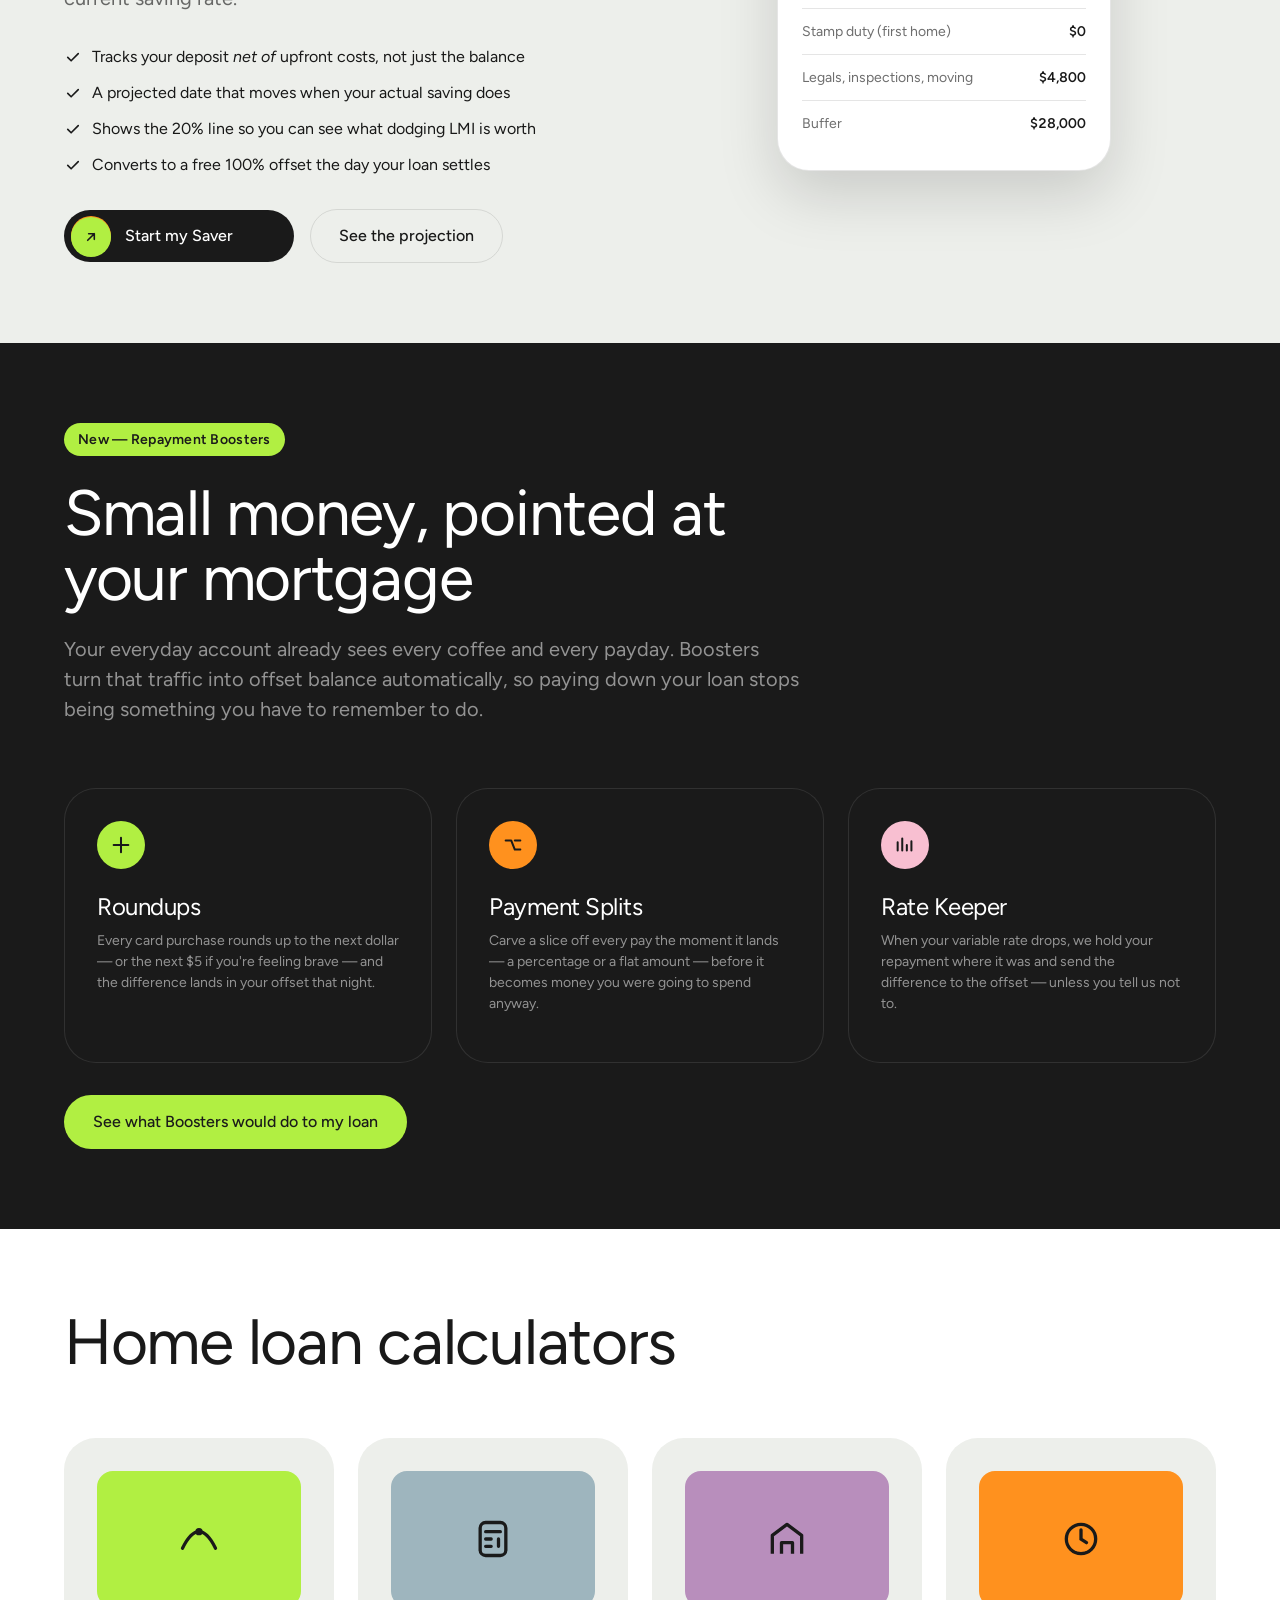
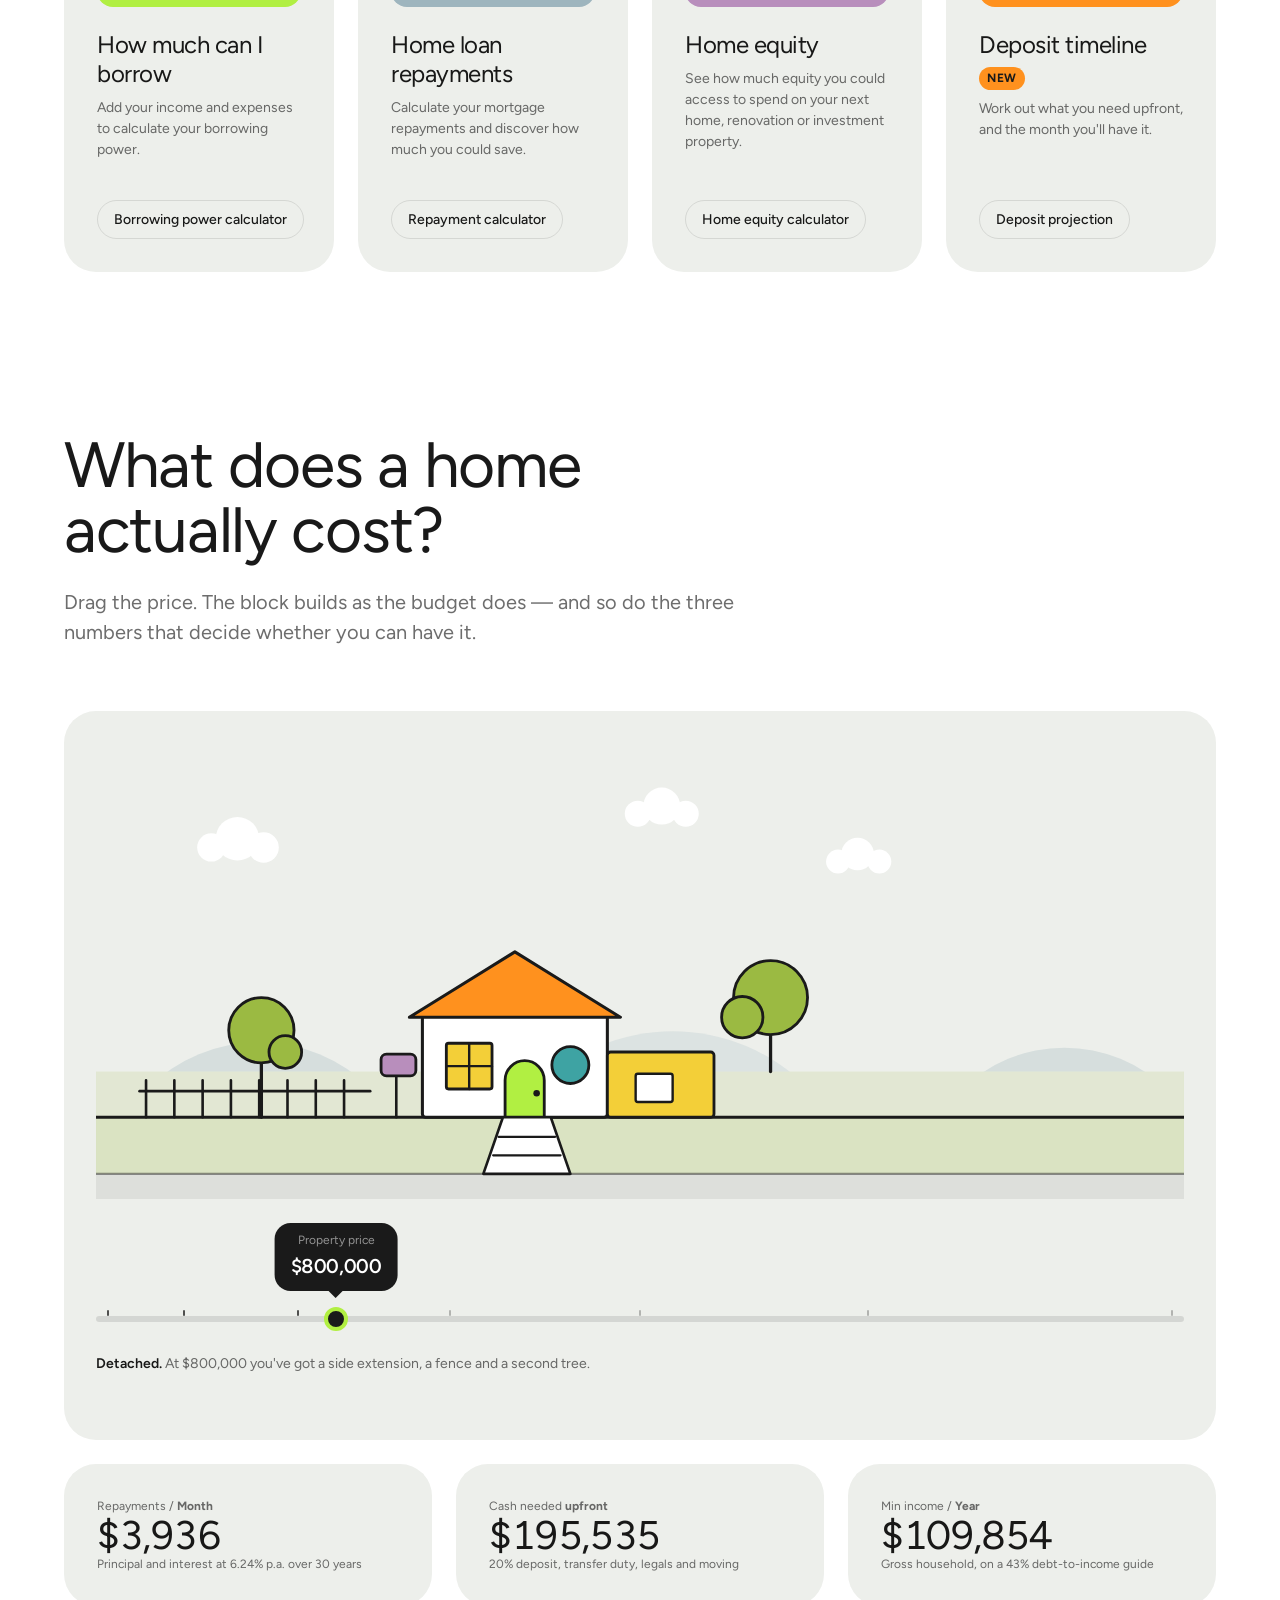
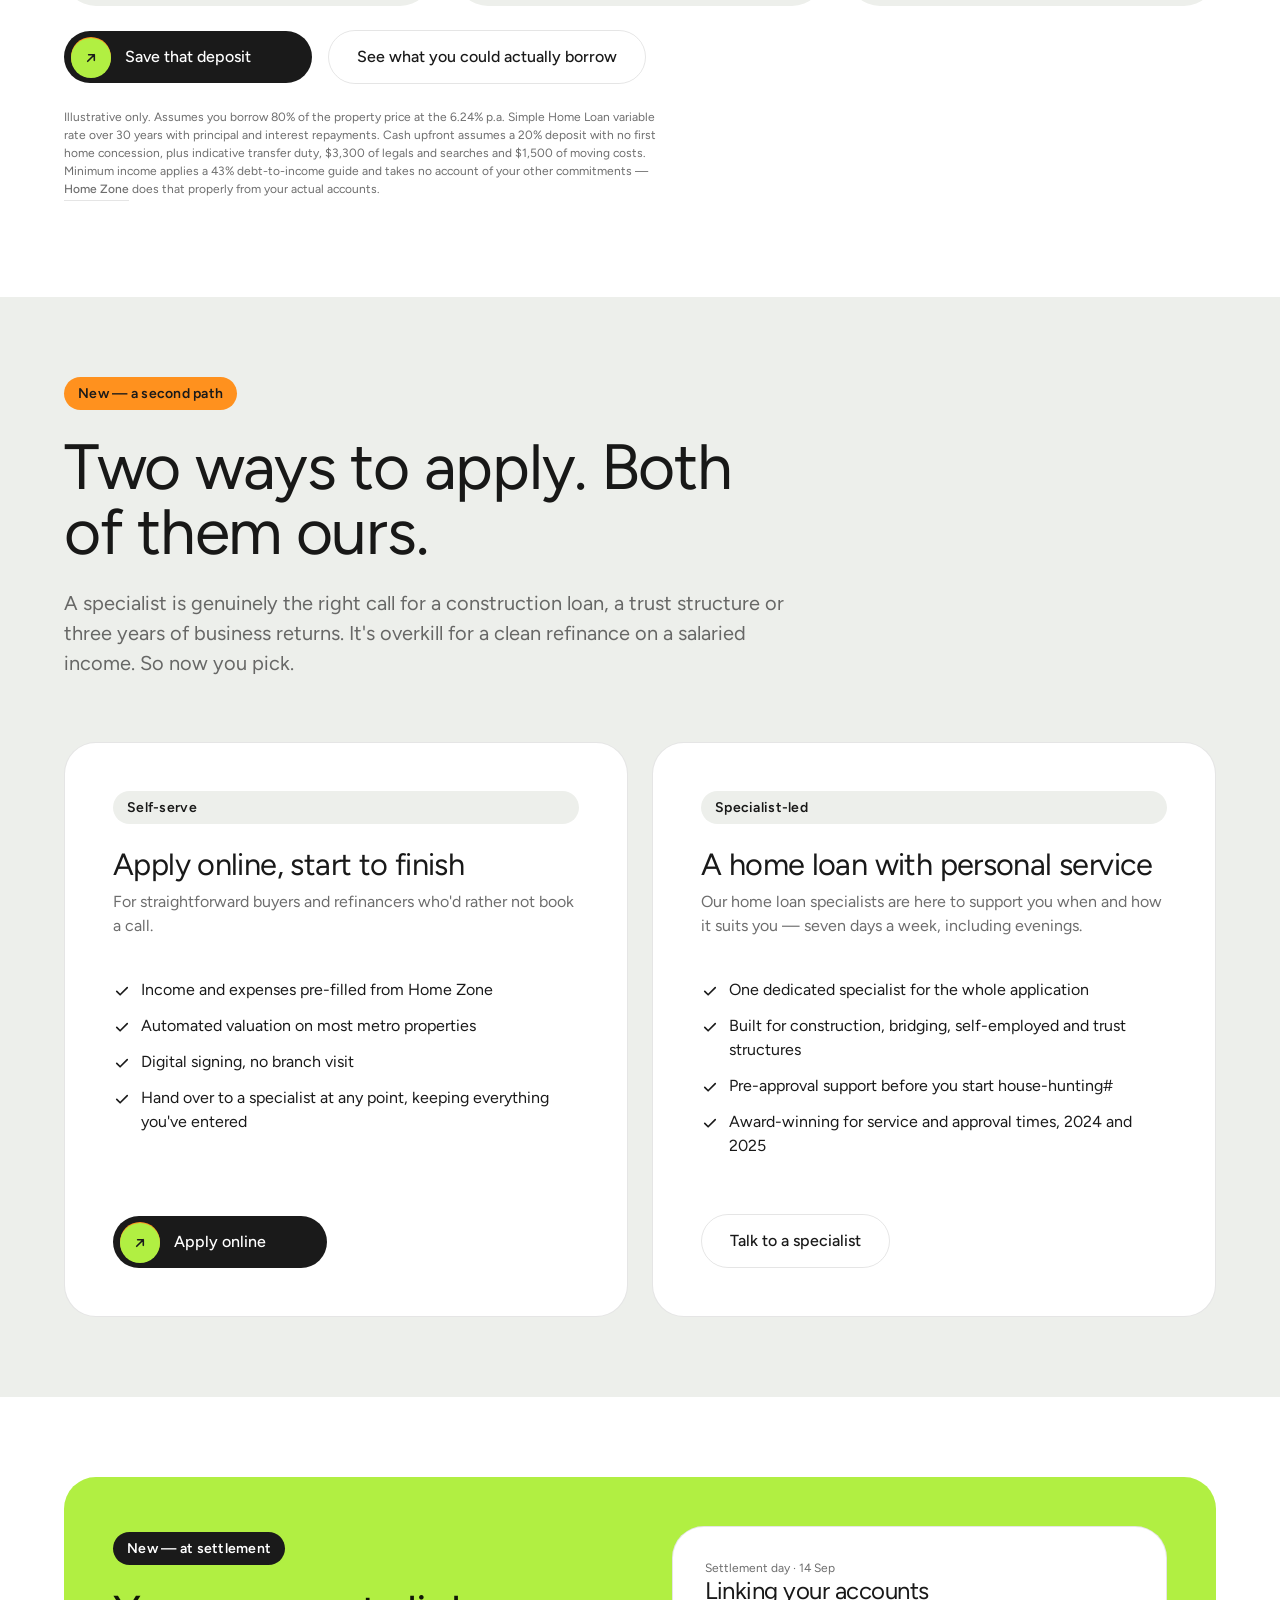
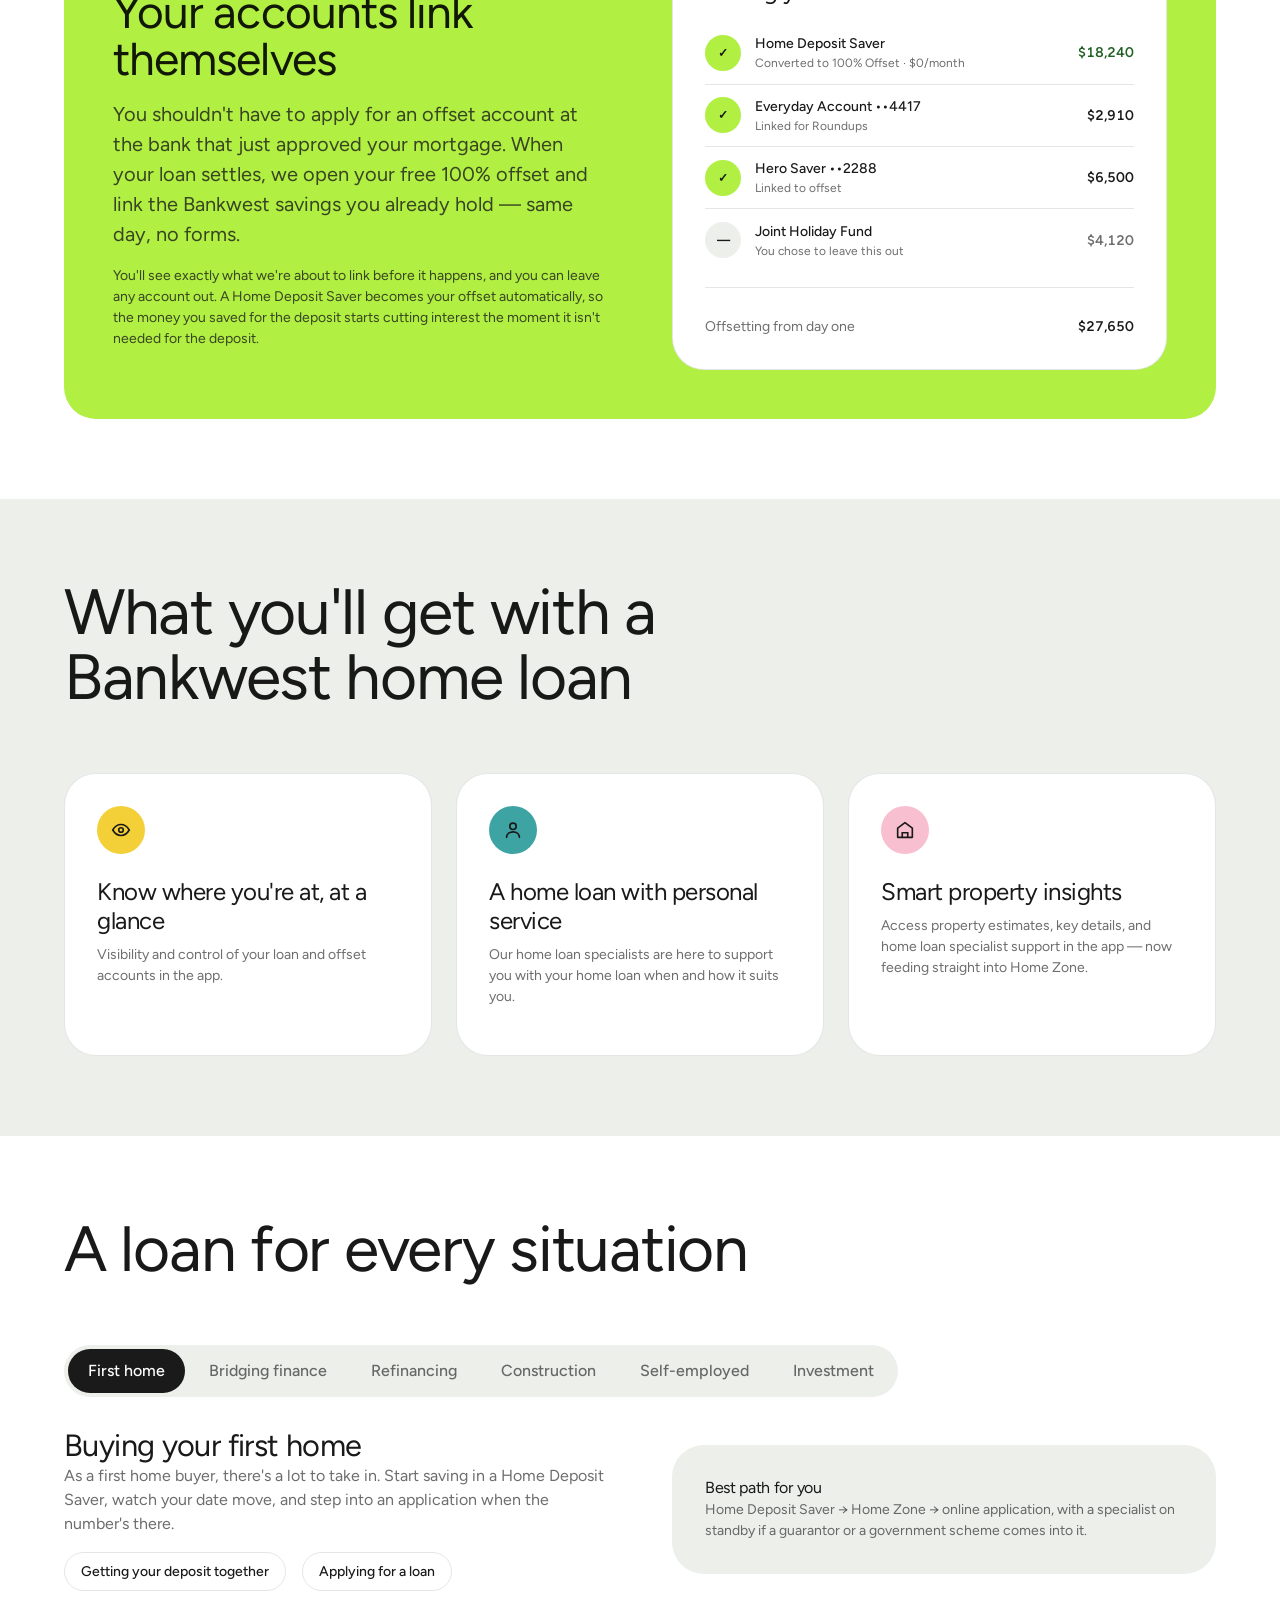
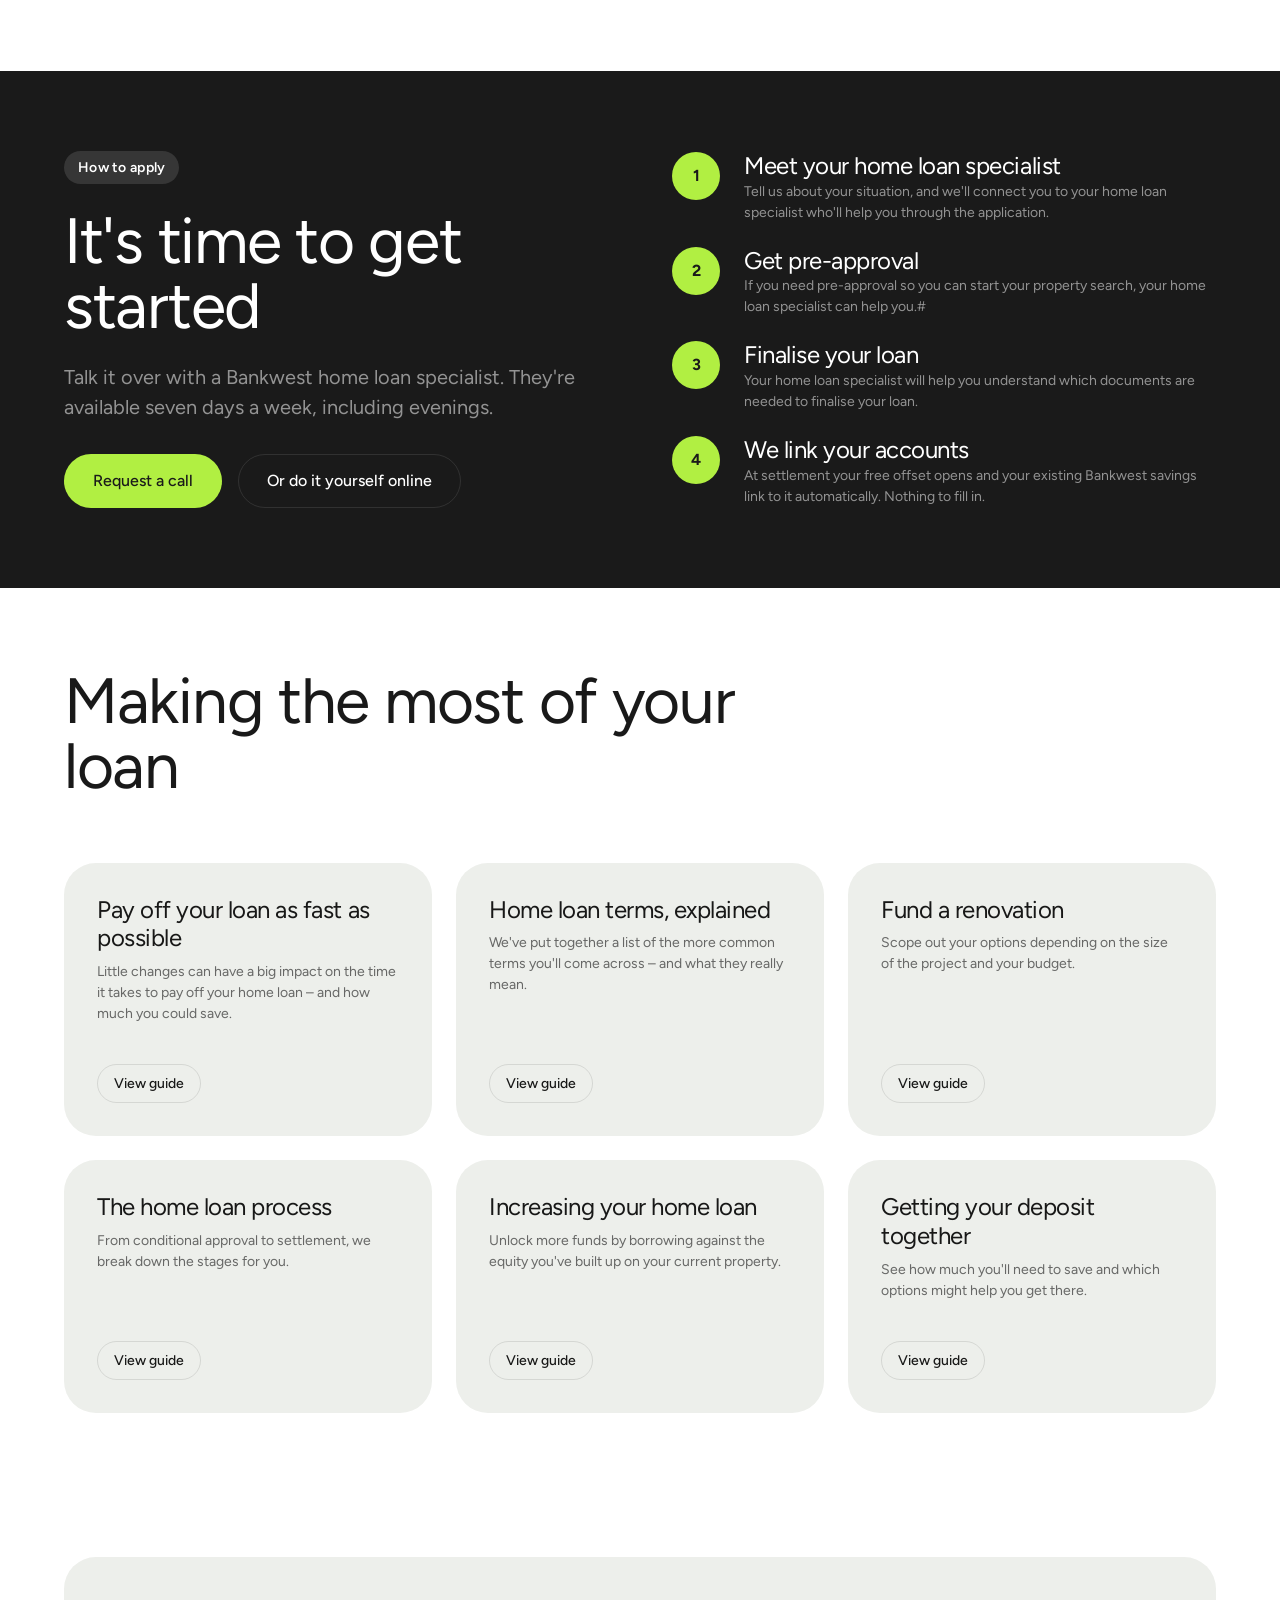
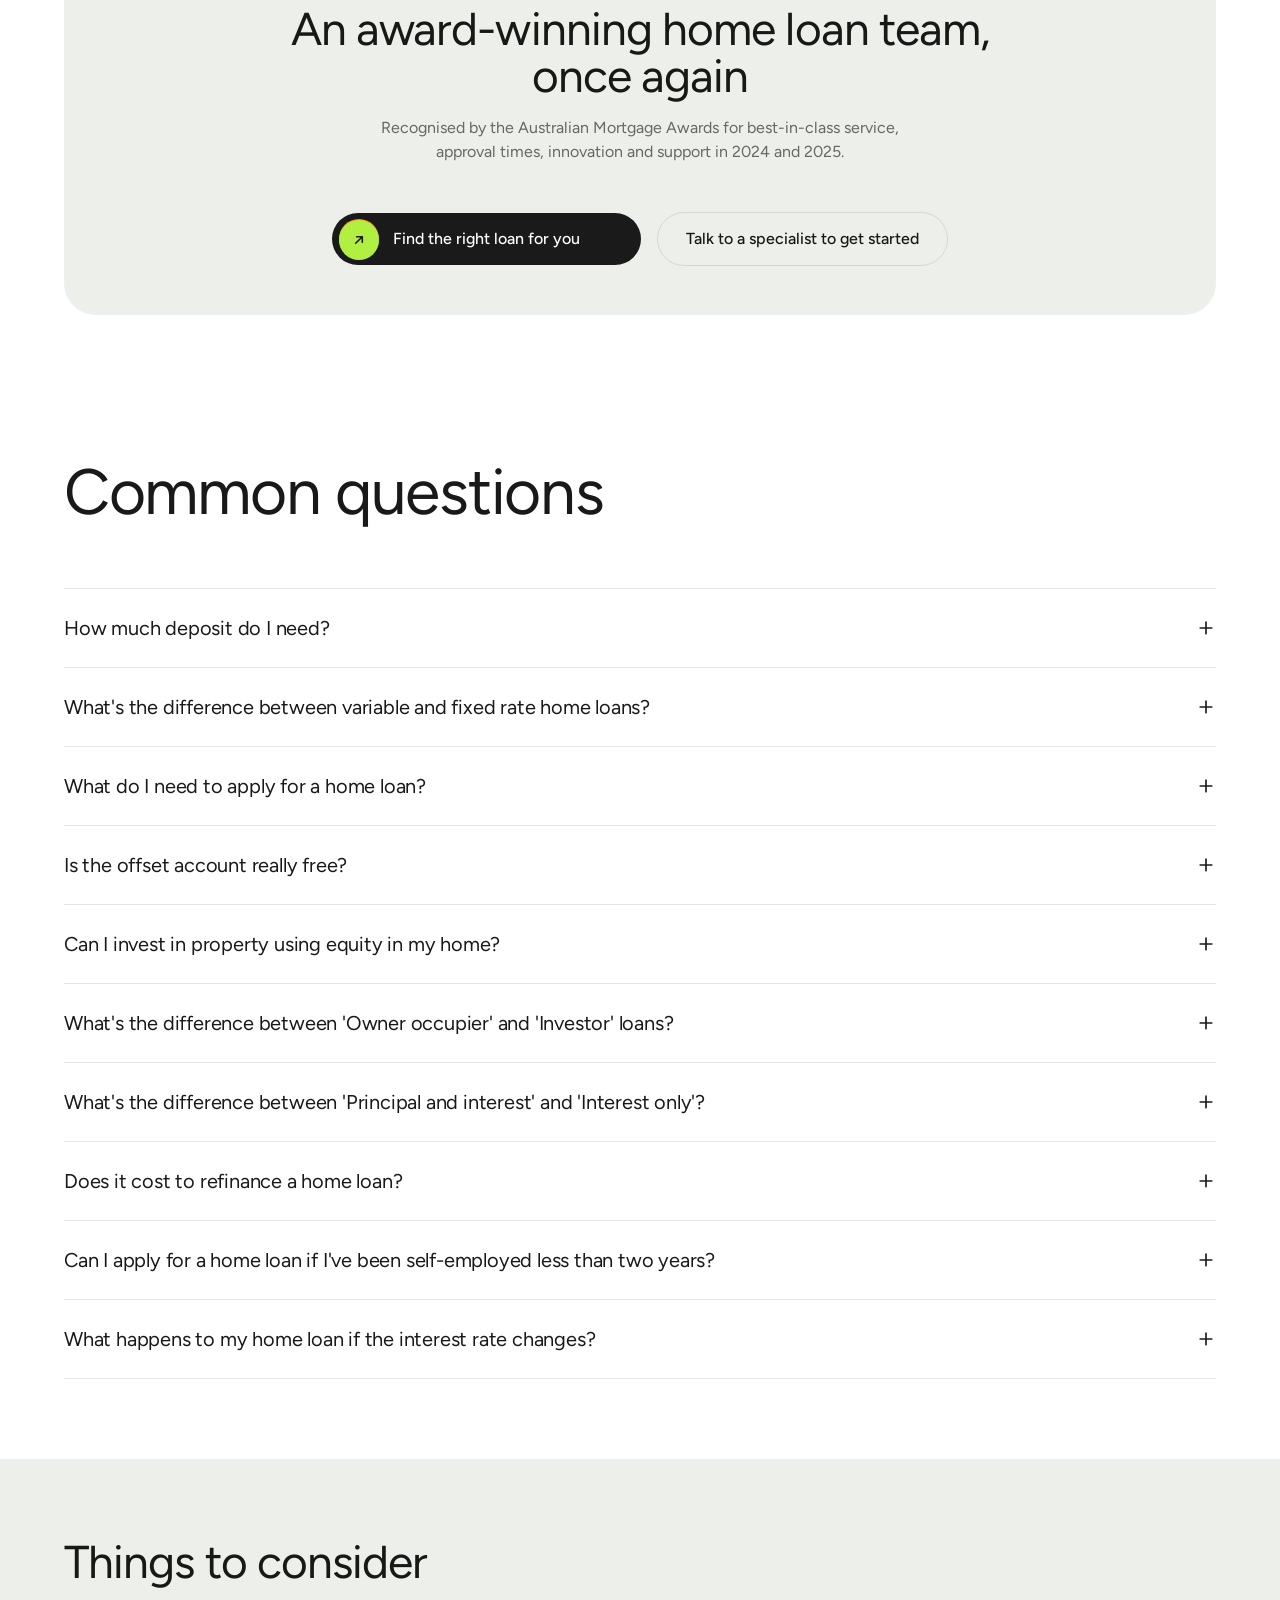
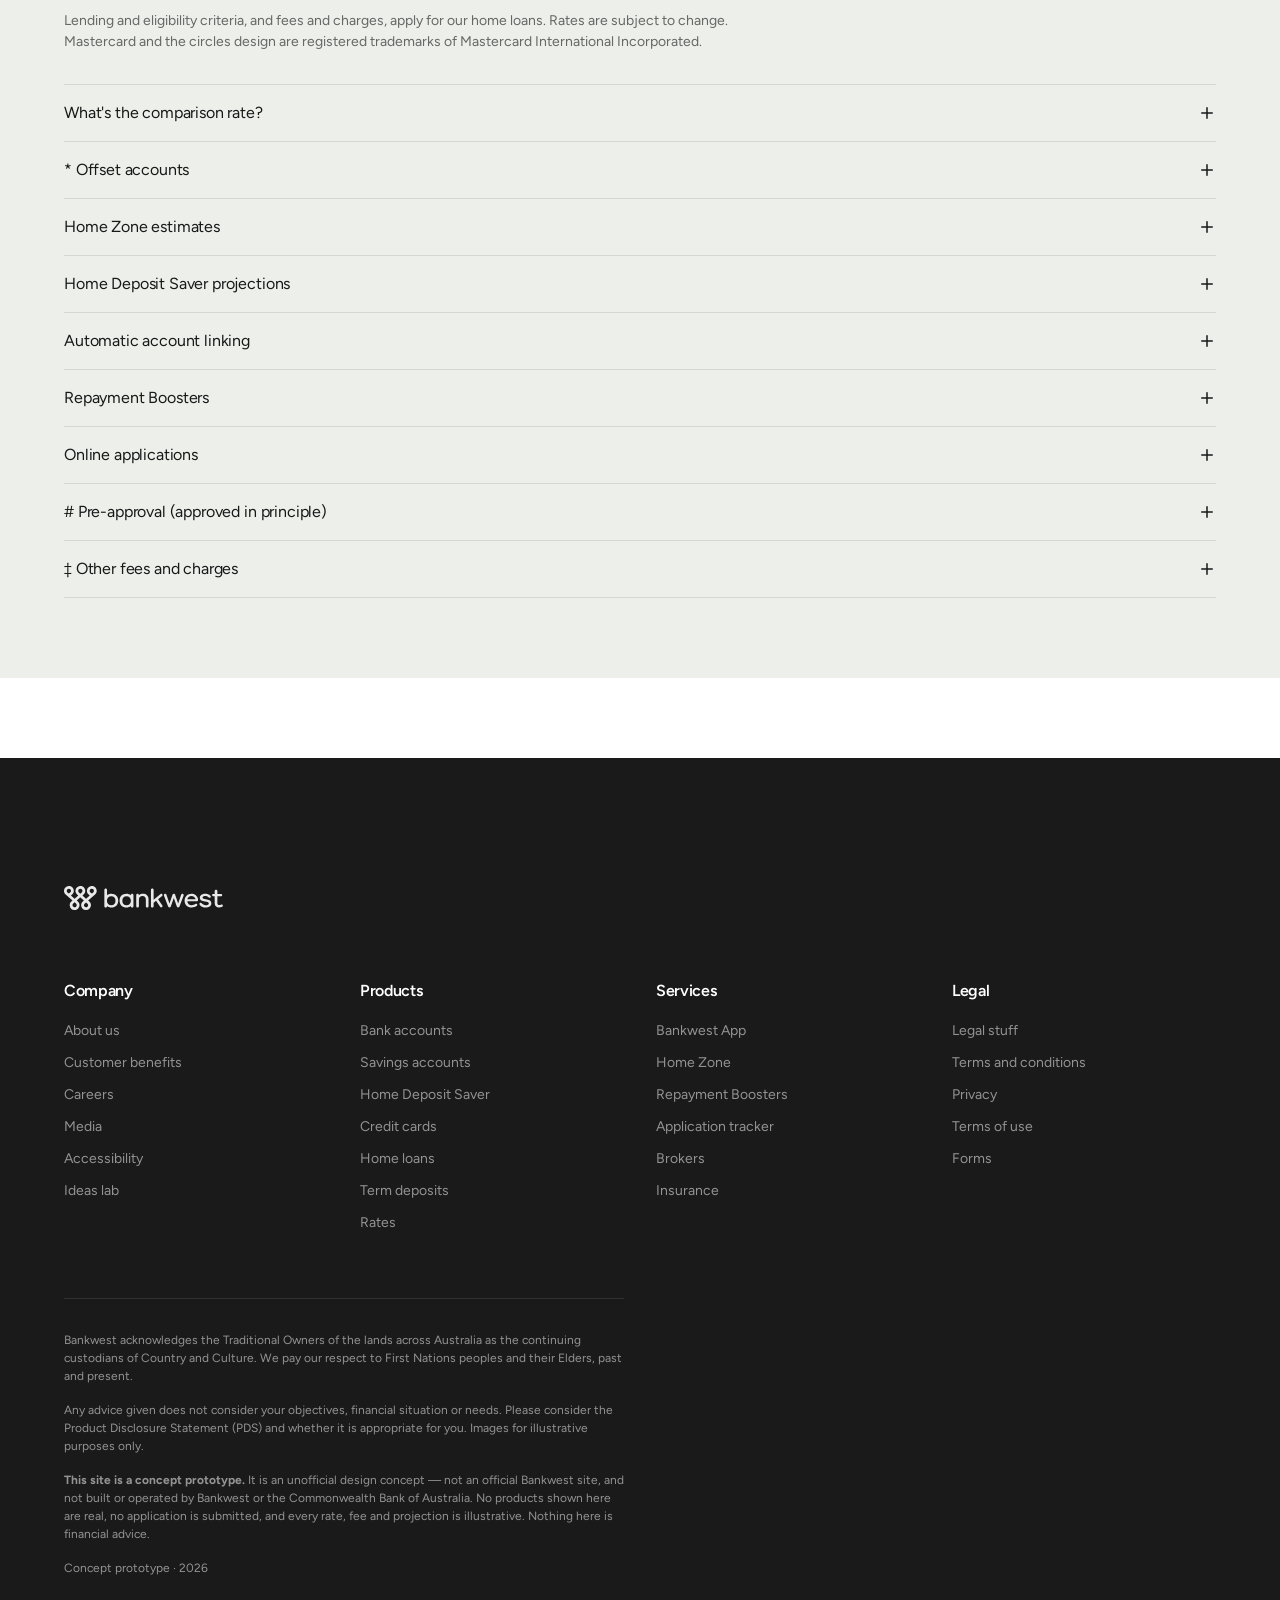
==== commit 9b35ad4a: "Match Bankwest's hero button interaction; fix btn-row stretch" ====
--- a/index.html
+++ b/index.html
@@ -95,8 +95,8 @@
       <p class="lede">Fixed and variable home loans, with the flexibility to match your situation.</p>
       <div class="btn-row">
         <a class="btn btn--primary" href="apply.html">
-          <span class="btn-dot"><svg width="16" height="16" viewBox="0 0 24 24" fill="none" aria-hidden="true"><path d="M7 17 17 7M9 7h8v8" stroke="currentColor" stroke-width="2.4" stroke-linecap="round" stroke-linejoin="round"/></svg></span>
-          Start applying
+          <span class="btn-dot"><svg width="16" height="16" viewBox="0 0 24 24" fill="none" aria-hidden="true"><path d="M5 12h14M13 6l6 6-6 6" stroke="currentColor" stroke-width="2.4" stroke-linecap="round" stroke-linejoin="round"/></svg></span>
+          <span class="btn__label">Start applying</span>
         </a>
         <a class="btn btn--secondary" href="#specialist">Talk to a specialist</a>
       </div>
@@ -232,7 +232,7 @@
               <li><svg width="18" height="18" viewBox="0 0 24 24" fill="none" aria-hidden="true"><path d="m5 12.5 4.5 4.5L19 7.5" stroke="#1a1a1a" stroke-width="2.2" stroke-linecap="round" stroke-linejoin="round"/></svg><span>Roundups and Payment Splits into your offset</span></li>
             </ul>
             <div class="btn-row">
-              <a class="btn btn--primary" href="apply.html"><span class="btn-dot"><svg width="16" height="16" viewBox="0 0 24 24" fill="none" aria-hidden="true"><path d="M7 17 17 7M9 7h8v8" stroke="currentColor" stroke-width="2.4" stroke-linecap="round" stroke-linejoin="round"/></svg></span>Start applying</a>
+              <a class="btn btn--primary" href="apply.html"><span class="btn-dot"><svg width="16" height="16" viewBox="0 0 24 24" fill="none" aria-hidden="true"><path d="M5 12h14M13 6l6 6-6 6" stroke="currentColor" stroke-width="2.4" stroke-linecap="round" stroke-linejoin="round"/></svg></span><span class="btn__label">Start applying</span></a>
               <a class="btn btn--secondary" href="#offsets">Learn more</a>
             </div>
           </article>
@@ -262,7 +262,7 @@
               <li><svg width="18" height="18" viewBox="0 0 24 24" fill="none" aria-hidden="true"><path d="m5 12.5 4.5 4.5L19 7.5" stroke="#1a1a1a" stroke-width="2.2" stroke-linecap="round" stroke-linejoin="round"/></svg><span>Rolls to the free offset tier when the fixed term ends</span></li>
             </ul>
             <div class="btn-row">
-              <a class="btn btn--primary" href="apply.html"><span class="btn-dot"><svg width="16" height="16" viewBox="0 0 24 24" fill="none" aria-hidden="true"><path d="M7 17 17 7M9 7h8v8" stroke="currentColor" stroke-width="2.4" stroke-linecap="round" stroke-linejoin="round"/></svg></span>Start applying</a>
+              <a class="btn btn--primary" href="apply.html"><span class="btn-dot"><svg width="16" height="16" viewBox="0 0 24 24" fill="none" aria-hidden="true"><path d="M5 12h14M13 6l6 6-6 6" stroke="currentColor" stroke-width="2.4" stroke-linecap="round" stroke-linejoin="round"/></svg></span><span class="btn__label">Start applying</span></a>
               <a class="btn btn--secondary" href="#offsets">Learn more</a>
             </div>
           </article>
@@ -294,7 +294,7 @@
               <li><svg width="18" height="18" viewBox="0 0 24 24" fill="none" aria-hidden="true"><path d="m5 12.5 4.5 4.5L19 7.5" stroke="#1a1a1a" stroke-width="2.2" stroke-linecap="round" stroke-linejoin="round"/></svg><span>Interest-only options available</span></li>
             </ul>
             <div class="btn-row">
-              <a class="btn btn--primary" href="apply.html"><span class="btn-dot"><svg width="16" height="16" viewBox="0 0 24 24" fill="none" aria-hidden="true"><path d="M7 17 17 7M9 7h8v8" stroke="currentColor" stroke-width="2.4" stroke-linecap="round" stroke-linejoin="round"/></svg></span>Start applying</a>
+              <a class="btn btn--primary" href="apply.html"><span class="btn-dot"><svg width="16" height="16" viewBox="0 0 24 24" fill="none" aria-hidden="true"><path d="M5 12h14M13 6l6 6-6 6" stroke="currentColor" stroke-width="2.4" stroke-linecap="round" stroke-linejoin="round"/></svg></span><span class="btn__label">Start applying</span></a>
               <a class="btn btn--secondary" href="#offsets">Learn more</a>
             </div>
           </article>
@@ -321,7 +321,7 @@
               <li><svg width="18" height="18" viewBox="0 0 24 24" fill="none" aria-hidden="true"><path d="m5 12.5 4.5 4.5L19 7.5" stroke="#1a1a1a" stroke-width="2.2" stroke-linecap="round" stroke-linejoin="round"/></svg><span>Rolls to the free offset tier when the fixed term ends</span></li>
             </ul>
             <div class="btn-row">
-              <a class="btn btn--primary" href="apply.html"><span class="btn-dot"><svg width="16" height="16" viewBox="0 0 24 24" fill="none" aria-hidden="true"><path d="M7 17 17 7M9 7h8v8" stroke="currentColor" stroke-width="2.4" stroke-linecap="round" stroke-linejoin="round"/></svg></span>Start applying</a>
+              <a class="btn btn--primary" href="apply.html"><span class="btn-dot"><svg width="16" height="16" viewBox="0 0 24 24" fill="none" aria-hidden="true"><path d="M5 12h14M13 6l6 6-6 6" stroke="currentColor" stroke-width="2.4" stroke-linecap="round" stroke-linejoin="round"/></svg></span><span class="btn__label">Start applying</span></a>
               <a class="btn btn--secondary" href="#offsets">Learn more</a>
             </div>
           </article>
@@ -475,7 +475,7 @@
           <li><svg width="18" height="18" viewBox="0 0 24 24" fill="none" aria-hidden="true"><path d="m5 12.5 4.5 4.5L19 7.5" stroke="#1a1a1a" stroke-width="2.2" stroke-linecap="round" stroke-linejoin="round"/></svg><span>Converts to a free 100% offset the day your loan settles</span></li>
         </ul>
         <div class="btn-row">
-          <a class="btn btn--primary" href="deposit-saver.html"><span class="btn-dot"><svg width="16" height="16" viewBox="0 0 24 24" fill="none" aria-hidden="true"><path d="M7 17 17 7M9 7h8v8" stroke="currentColor" stroke-width="2.4" stroke-linecap="round" stroke-linejoin="round"/></svg></span>Start my Saver</a>
+          <a class="btn btn--primary" href="deposit-saver.html"><span class="btn-dot"><svg width="16" height="16" viewBox="0 0 24 24" fill="none" aria-hidden="true"><path d="M5 12h14M13 6l6 6-6 6" stroke="currentColor" stroke-width="2.4" stroke-linecap="round" stroke-linejoin="round"/></svg></span><span class="btn__label">Start my Saver</span></a>
           <a class="btn btn--secondary" href="deposit-saver.html#projection">See the projection</a>
         </div>
       </div>
@@ -813,8 +813,8 @@
 
     <div class="btn-row" style="margin-top:1.5rem">
       <a class="btn btn--primary" href="deposit-saver.html#projection">
-        <span class="btn-dot"><svg width="16" height="16" viewBox="0 0 24 24" fill="none" aria-hidden="true"><path d="M7 17 17 7M9 7h8v8" stroke="currentColor" stroke-width="2.4" stroke-linecap="round" stroke-linejoin="round"/></svg></span>
-        Save that deposit
+        <span class="btn-dot"><svg width="16" height="16" viewBox="0 0 24 24" fill="none" aria-hidden="true"><path d="M5 12h14M13 6l6 6-6 6" stroke="currentColor" stroke-width="2.4" stroke-linecap="round" stroke-linejoin="round"/></svg></span>
+        <span class="btn__label">Save that deposit</span>
       </a>
       <a class="btn btn--secondary" href="home-zone.html">See what you could actually borrow</a>
     </div>
@@ -855,7 +855,7 @@
           <li><svg width="18" height="18" viewBox="0 0 24 24" fill="none" aria-hidden="true"><path d="m5 12.5 4.5 4.5L19 7.5" stroke="#1a1a1a" stroke-width="2.2" stroke-linecap="round" stroke-linejoin="round"/></svg><span>Hand over to a specialist at any point, keeping everything you've entered</span></li>
         </ul>
         <div class="btn-row">
-          <a class="btn btn--primary" href="apply.html"><span class="btn-dot"><svg width="16" height="16" viewBox="0 0 24 24" fill="none" aria-hidden="true"><path d="M7 17 17 7M9 7h8v8" stroke="currentColor" stroke-width="2.4" stroke-linecap="round" stroke-linejoin="round"/></svg></span>Apply online</a>
+          <a class="btn btn--primary" href="apply.html"><span class="btn-dot"><svg width="16" height="16" viewBox="0 0 24 24" fill="none" aria-hidden="true"><path d="M5 12h14M13 6l6 6-6 6" stroke="currentColor" stroke-width="2.4" stroke-linecap="round" stroke-linejoin="round"/></svg></span><span class="btn__label">Apply online</span></a>
         </div>
       </article>
 
@@ -1001,7 +1001,7 @@
           <div>
             <h4>Refinancing</h4>
             <p class="muted">Bring your loan across and keep your first offset free. Most straightforward refinances go end-to-end online.</p>
-            <div class="btn-row"><a class="btn btn--primary btn--sm" href="apply.html"><span class="btn-dot" style="width:1.75rem;height:1.75rem;flex-basis:1.75rem"><svg width="13" height="13" viewBox="0 0 24 24" fill="none" aria-hidden="true"><path d="M7 17 17 7M9 7h8v8" stroke="currentColor" stroke-width="2.4" stroke-linecap="round" stroke-linejoin="round"/></svg></span>I'm ready to refinance</a></div>
+            <div class="btn-row"><a class="btn btn--primary btn--sm" href="apply.html"><span class="btn-dot"><svg width="13" height="13" viewBox="0 0 24 24" fill="none" aria-hidden="true"><path d="M5 12h14M13 6l6 6-6 6" stroke="currentColor" stroke-width="2.4" stroke-linecap="round" stroke-linejoin="round"/></svg></span><span class="btn__label">I'm ready to refinance</span></a></div>
           </div>
           <div class="card card--paper"><h6>Best path for you</h6><p class="muted small mb-0">Self-serve. Salaried income, an established property and an existing loan is exactly the case the online path was built for.</p></div>
         </div>
@@ -1088,7 +1088,7 @@
       <h3 style="max-width:24ch;margin-inline:auto">An award-winning home loan team, once again</h3>
       <p class="muted" style="max-width:52ch;margin:1rem auto 0">Recognised by the Australian Mortgage Awards for best-in-class service, approval times, innovation and support in 2024 and 2025.</p>
       <div class="btn-row" style="justify-content:center;margin-top:1.5rem">
-        <a class="btn btn--primary" href="apply.html"><span class="btn-dot"><svg width="16" height="16" viewBox="0 0 24 24" fill="none" aria-hidden="true"><path d="M7 17 17 7M9 7h8v8" stroke="currentColor" stroke-width="2.4" stroke-linecap="round" stroke-linejoin="round"/></svg></span>Find the right loan for you</a>
+        <a class="btn btn--primary" href="apply.html"><span class="btn-dot"><svg width="16" height="16" viewBox="0 0 24 24" fill="none" aria-hidden="true"><path d="M5 12h14M13 6l6 6-6 6" stroke="currentColor" stroke-width="2.4" stroke-linecap="round" stroke-linejoin="round"/></svg></span><span class="btn__label">Find the right loan for you</span></a>
         <a class="btn btn--secondary" href="#specialist">Talk to a specialist to get started</a>
       </div>
     </div>
--- a/assets/css/style.css
+++ b/assets/css/style.css
@@ -194,16 +194,72 @@
   transition: background-color .18s ease, color .18s ease, border-color .18s ease, transform .18s ease;
   white-space: nowrap;
 }
-.btn:hover { transform: translateY(-1px); }
-.btn:focus-visible { outline: 2px solid var(--brand-primary); outline-offset: 3px; }
-
-.btn--primary { background: var(--surface-inverse-0); color: var(--text-on-inverse); padding-left: .5rem; }
-.btn--primary:hover { background: var(--surface-inverse-1); }
+/* Bankwest's own focus and press treatment: a 2px ring at 2px offset, and a
+   press that drops to the lighter inverse surface. */
+.btn:focus-visible { outline: 2px solid var(--text-primary); outline-offset: 2px; }
+.btn:active { background-color: var(--surface-inverse-1); color: var(--text-on-inverse); }
+
+/* --------------------------------------------------- primary CTA (hero) --
+   The signature Bankwest interaction. At rest it's a black pill with a lime
+   badge on the left holding an arrow rotated to point up-right. On hover an
+   orange panel wipes across the pill from the left, the badge rides its
+   leading edge to the right, flips to black, and the arrow un-rotates to
+   point straight right. 400ms ease-in-out, matching the live site.
+
+   The wipe is a ::before so no extra markup is needed; `isolation: isolate`
+   plus z-index:-1 keeps it above the pill but below the label.            */
+.btn--primary {
+  --badge: 2.5rem;
+  --inset: 6px;
+  position: relative;
+  isolation: isolate;
+  justify-content: center;
+  min-height: calc(var(--badge) + var(--inset) * 2);
+  padding: 0 calc(var(--badge) + 1.25rem);
+  background: var(--surface-inverse-0);
+  color: var(--text-on-inverse);
+  overflow: hidden;
+  transition: color .4s ease-in-out;
+}
+/* Sized off --badge rather than the button box, so it is exactly the badge at
+   rest (and therefore invisible under it) regardless of border or line-height. */
+.btn--primary::before {
+  content: "";
+  position: absolute; z-index: -1;
+  left: var(--inset);
+  top: 50%; margin-top: calc(var(--badge) / -2);
+  width: var(--badge); height: var(--badge);
+  border-radius: var(--r-pill);
+  background: var(--brand-primary);
+  transition: width .4s ease-in-out, height .4s ease-in-out,
+              left .4s ease-in-out, top .4s ease-in-out, margin-top .4s ease-in-out;
+}
 .btn--primary .btn-dot {
-  width: 2.5rem; height: 2.5rem; flex: 0 0 2.5rem; border-radius: var(--r-pill);
+  position: absolute;
+  left: var(--inset); top: var(--inset);
+  width: var(--badge); height: var(--badge); flex: none;
+  border-radius: var(--r-pill);
   background: var(--brand-secondary); color: #1a1a1a;
   display: grid; place-items: center;
-}
+  transition: left .4s ease-in-out, background-color .4s ease-in-out, color .4s ease-in-out;
+}
+.btn--primary .btn-dot svg { transform: rotate(-45deg); transition: transform .4s ease-in-out; }
+.btn--primary .btn__label { position: relative; }
+
+.btn--primary:hover, .btn--primary:focus-visible { color: var(--text-primary); background: var(--surface-inverse-0); }
+/* Expands over the whole pill including the 1px transparent border, so the
+   hover state is orange edge to edge the way the live button is. */
+.btn--primary:hover::before, .btn--primary:focus-visible::before {
+  left: -1px; top: -1px; margin-top: 0;
+  width: calc(100% + 2px); height: calc(100% + 2px);
+}
+.btn--primary:hover .btn-dot, .btn--primary:focus-visible .btn-dot {
+  left: calc(100% - var(--badge) - var(--inset));
+  background: var(--surface-inverse-0); color: var(--text-on-inverse);
+}
+.btn--primary:hover .btn-dot svg, .btn--primary:focus-visible .btn-dot svg { transform: rotate(0deg); }
+.btn--primary:active { background: var(--surface-inverse-0); color: var(--text-primary); }
+.btn--primary.btn--sm { --badge: 1.75rem; --inset: 5px; padding: 0 calc(var(--badge) + 1rem); font-size: var(--t-small); }
 .btn--secondary { border-color: var(--divider); color: var(--text-primary); }
 .btn--secondary:hover { background: var(--surface-hover); }
 .btn--lime { background: var(--brand-secondary); color: #1a1a1a; }
@@ -216,7 +272,9 @@
 .btn--block { display: flex; justify-content: center; width: 100%; }
 .btn[disabled], .btn[aria-disabled="true"] { opacity: .45; pointer-events: none; }
 
-.btn-row { display: flex; flex-wrap: wrap; gap: var(--s-small); }
+/* Without this, flex stretches every button to the tallest in the row, which
+   makes the primary's orange fill taller than the badge meant to hide it. */
+.btn-row { display: flex; flex-wrap: wrap; align-items: center; gap: var(--s-small); }
 
 .link-arrow {
   display: inline-flex; align-items: center; gap: .4rem;
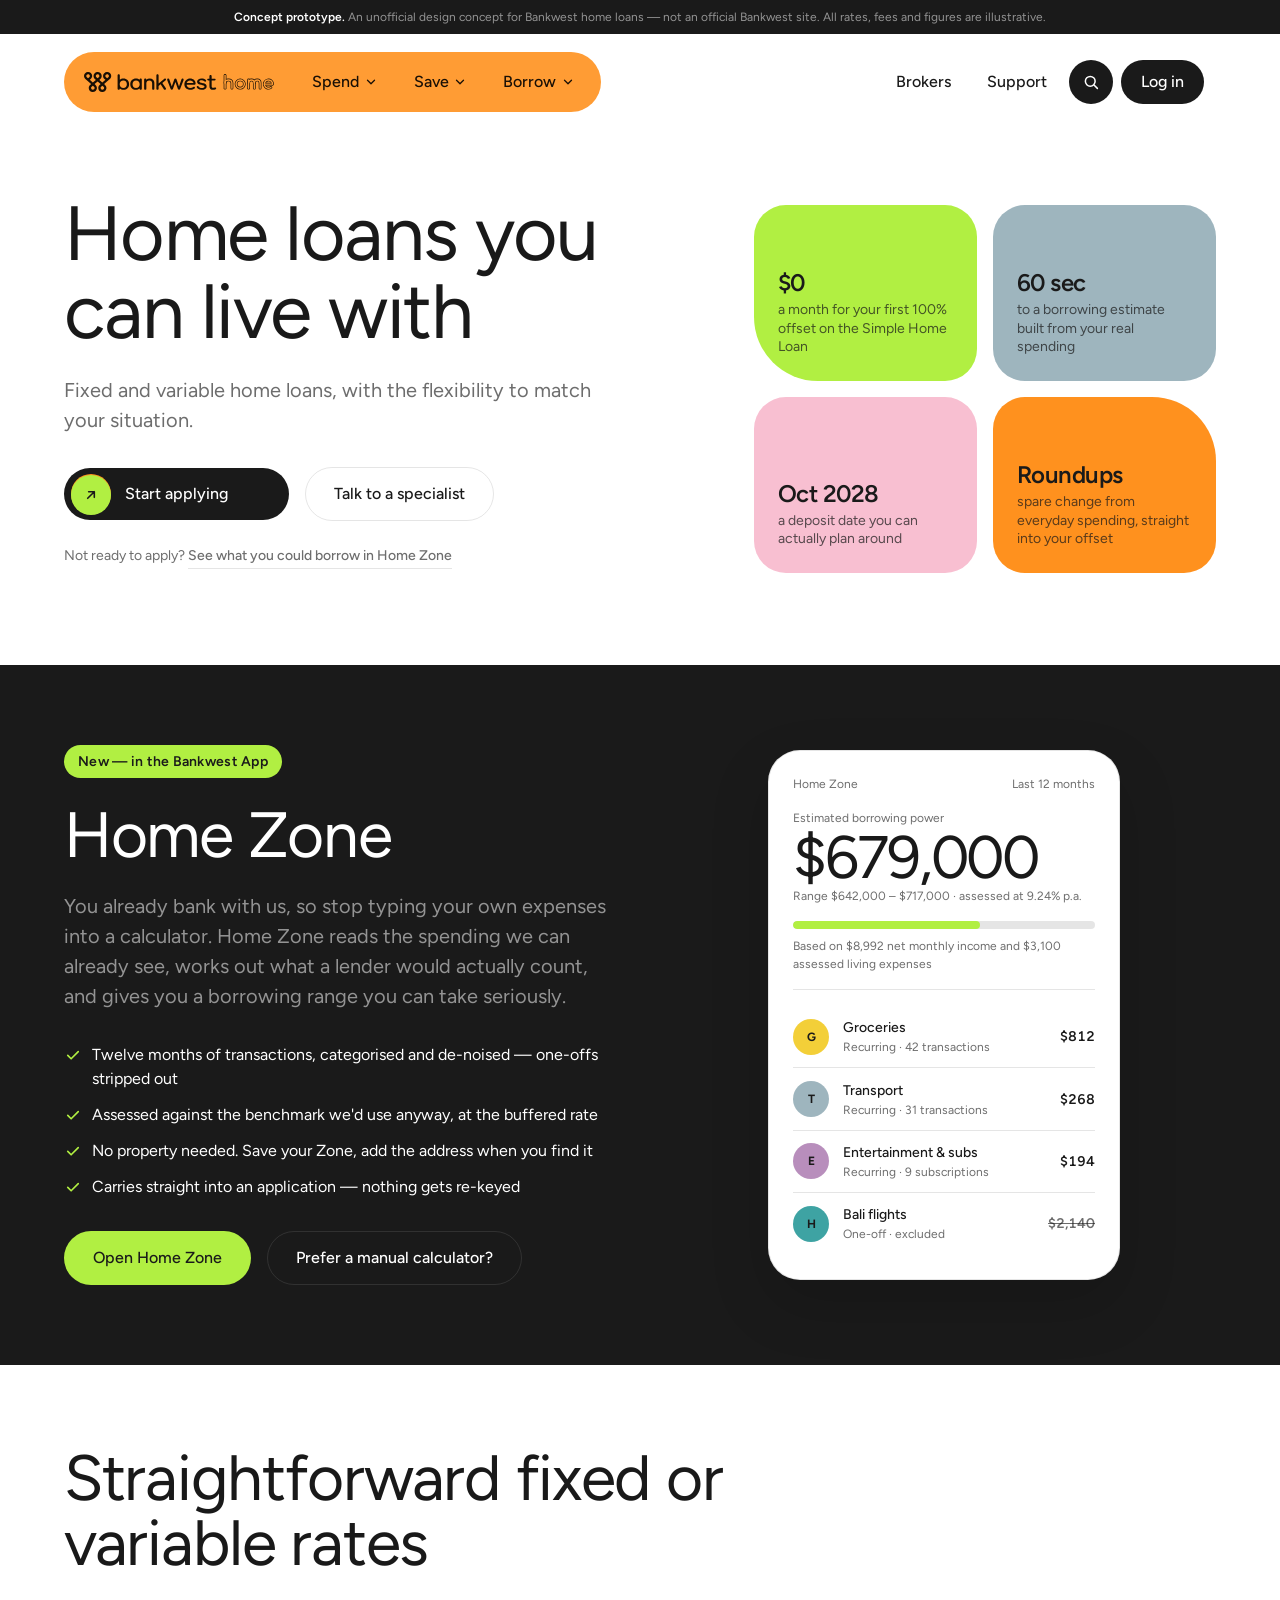
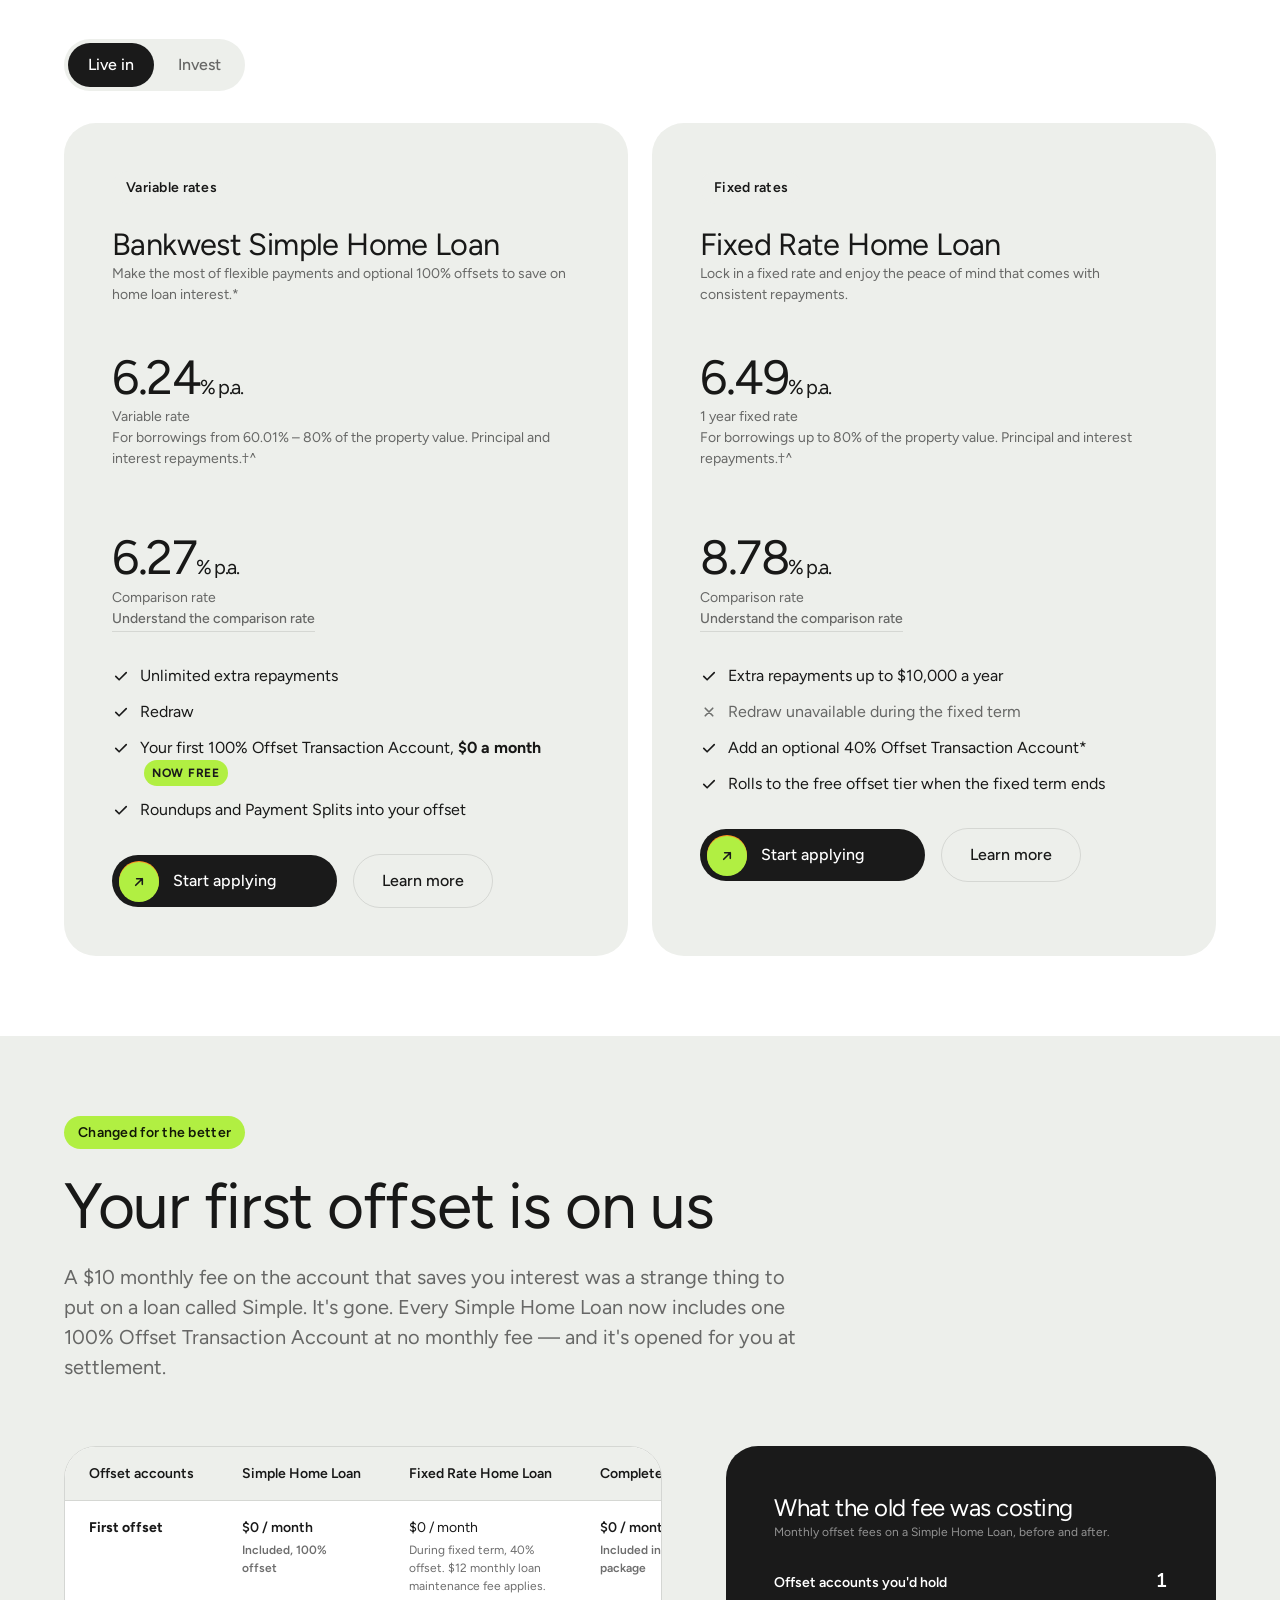
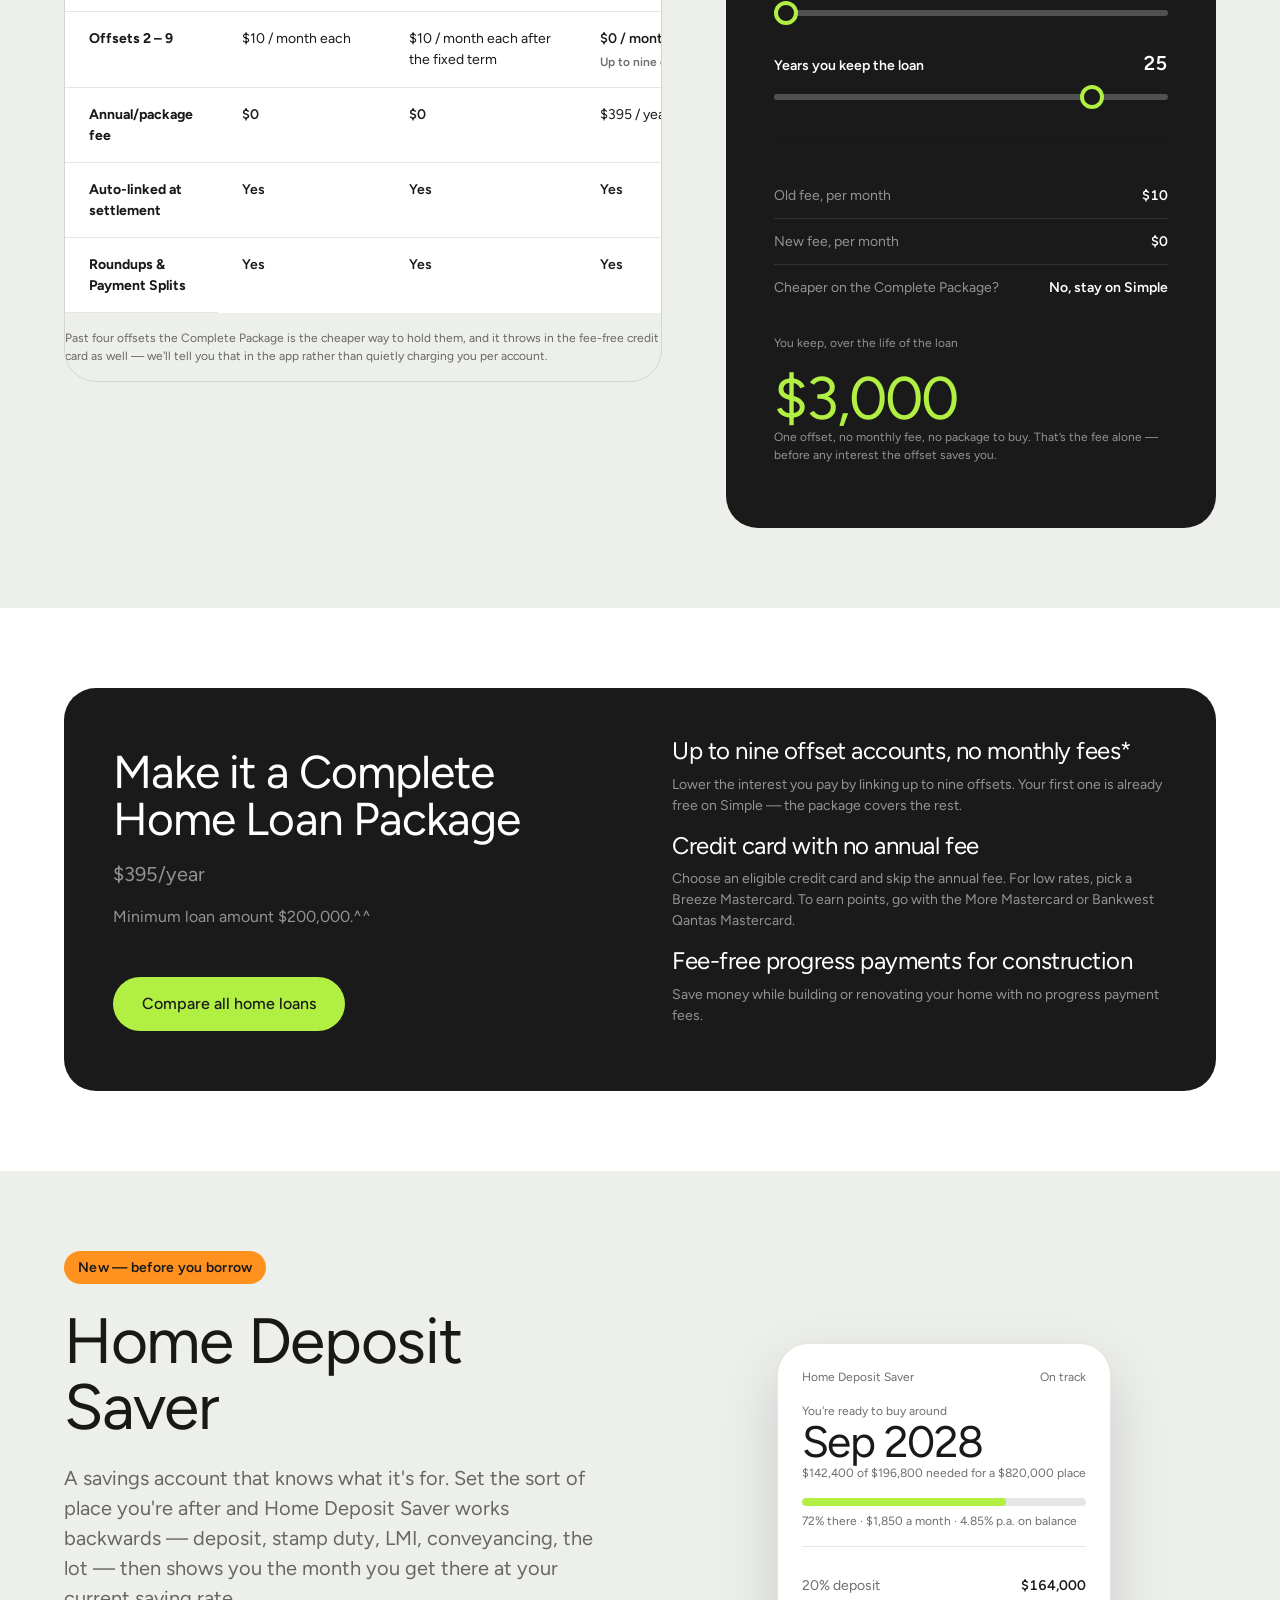
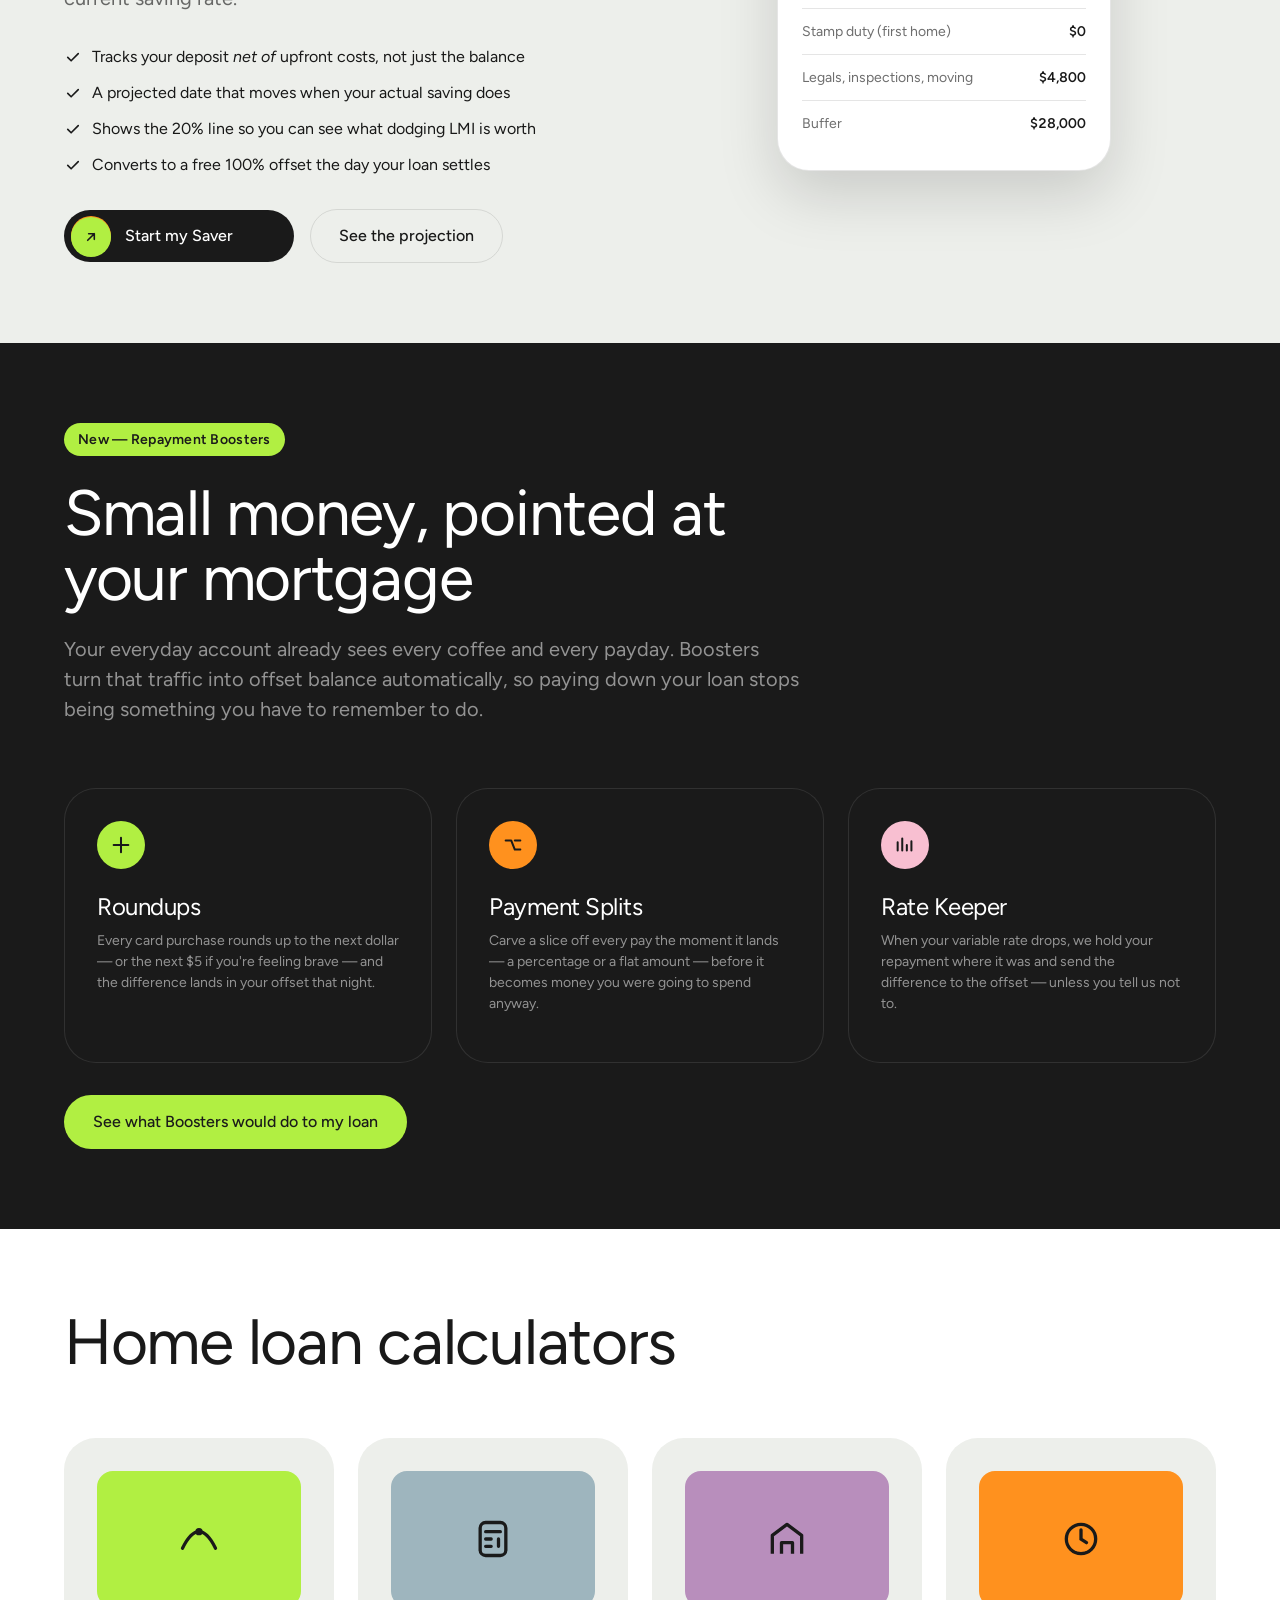
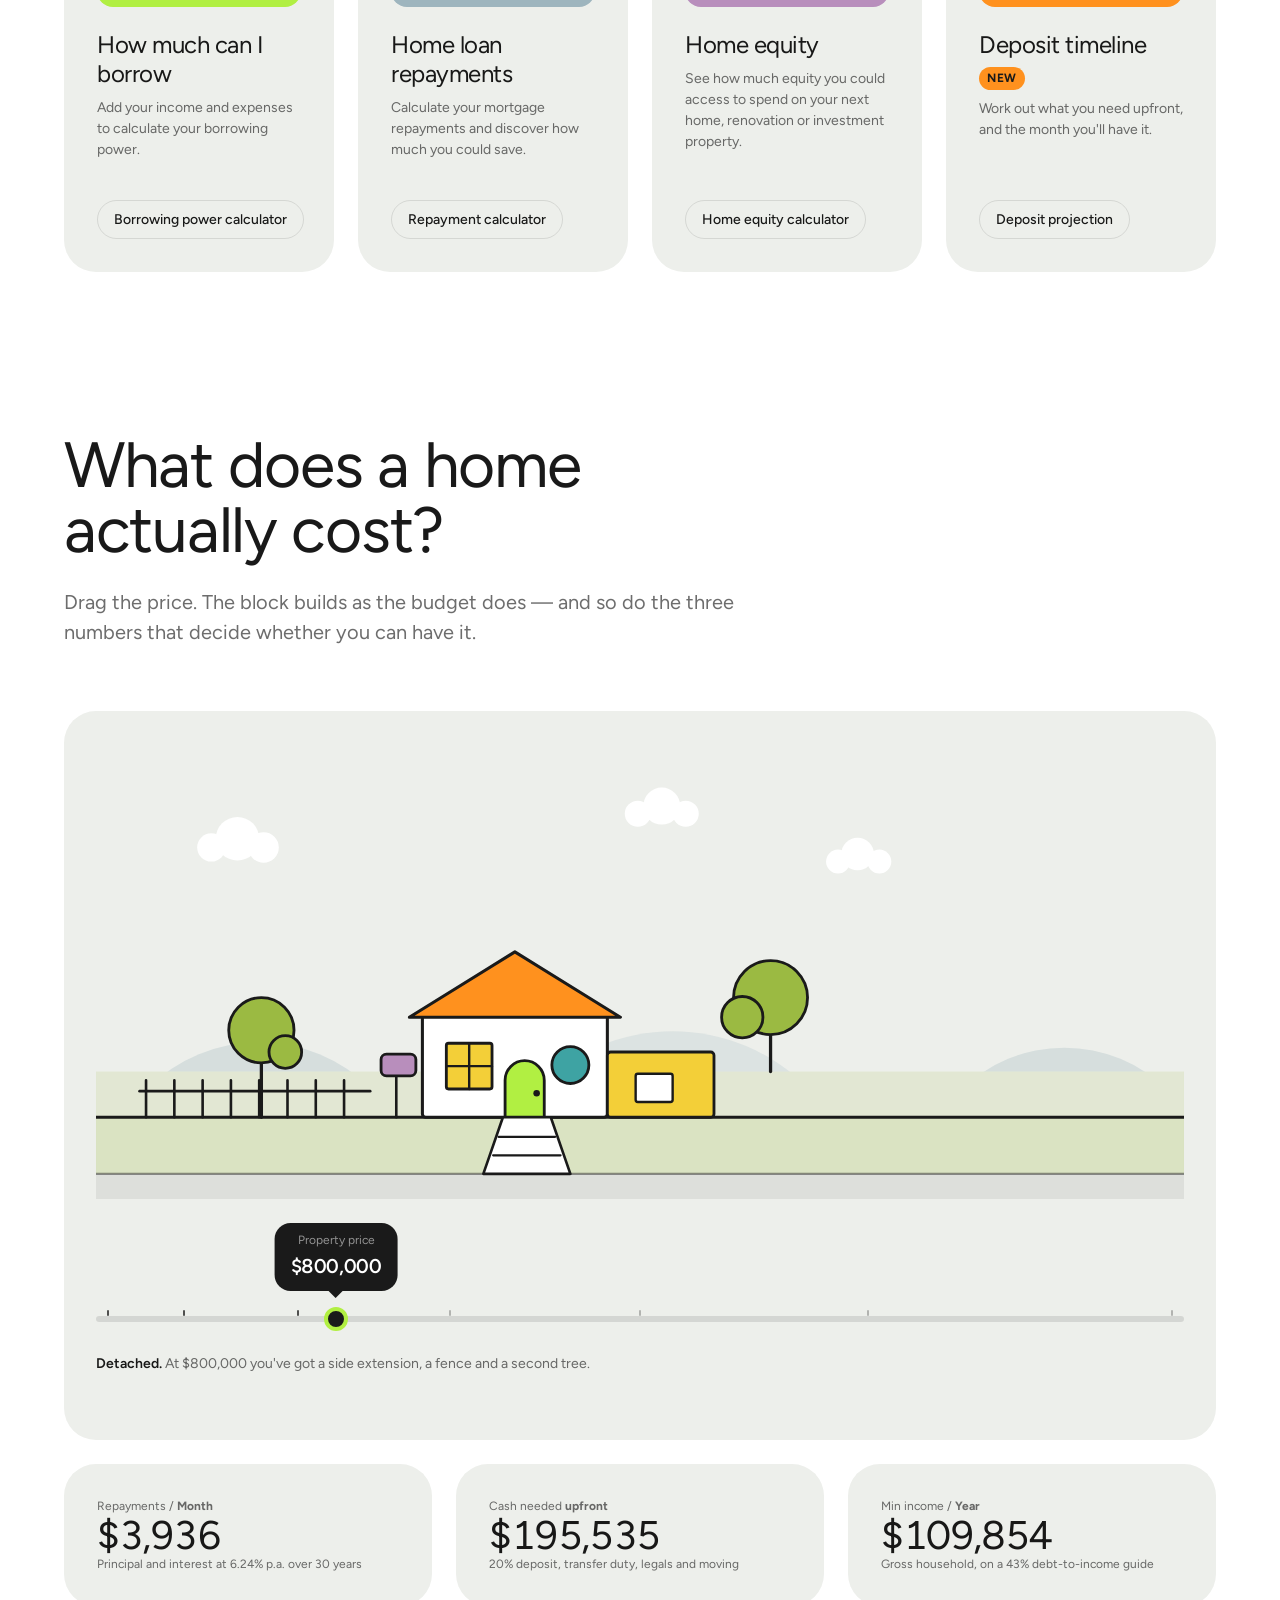
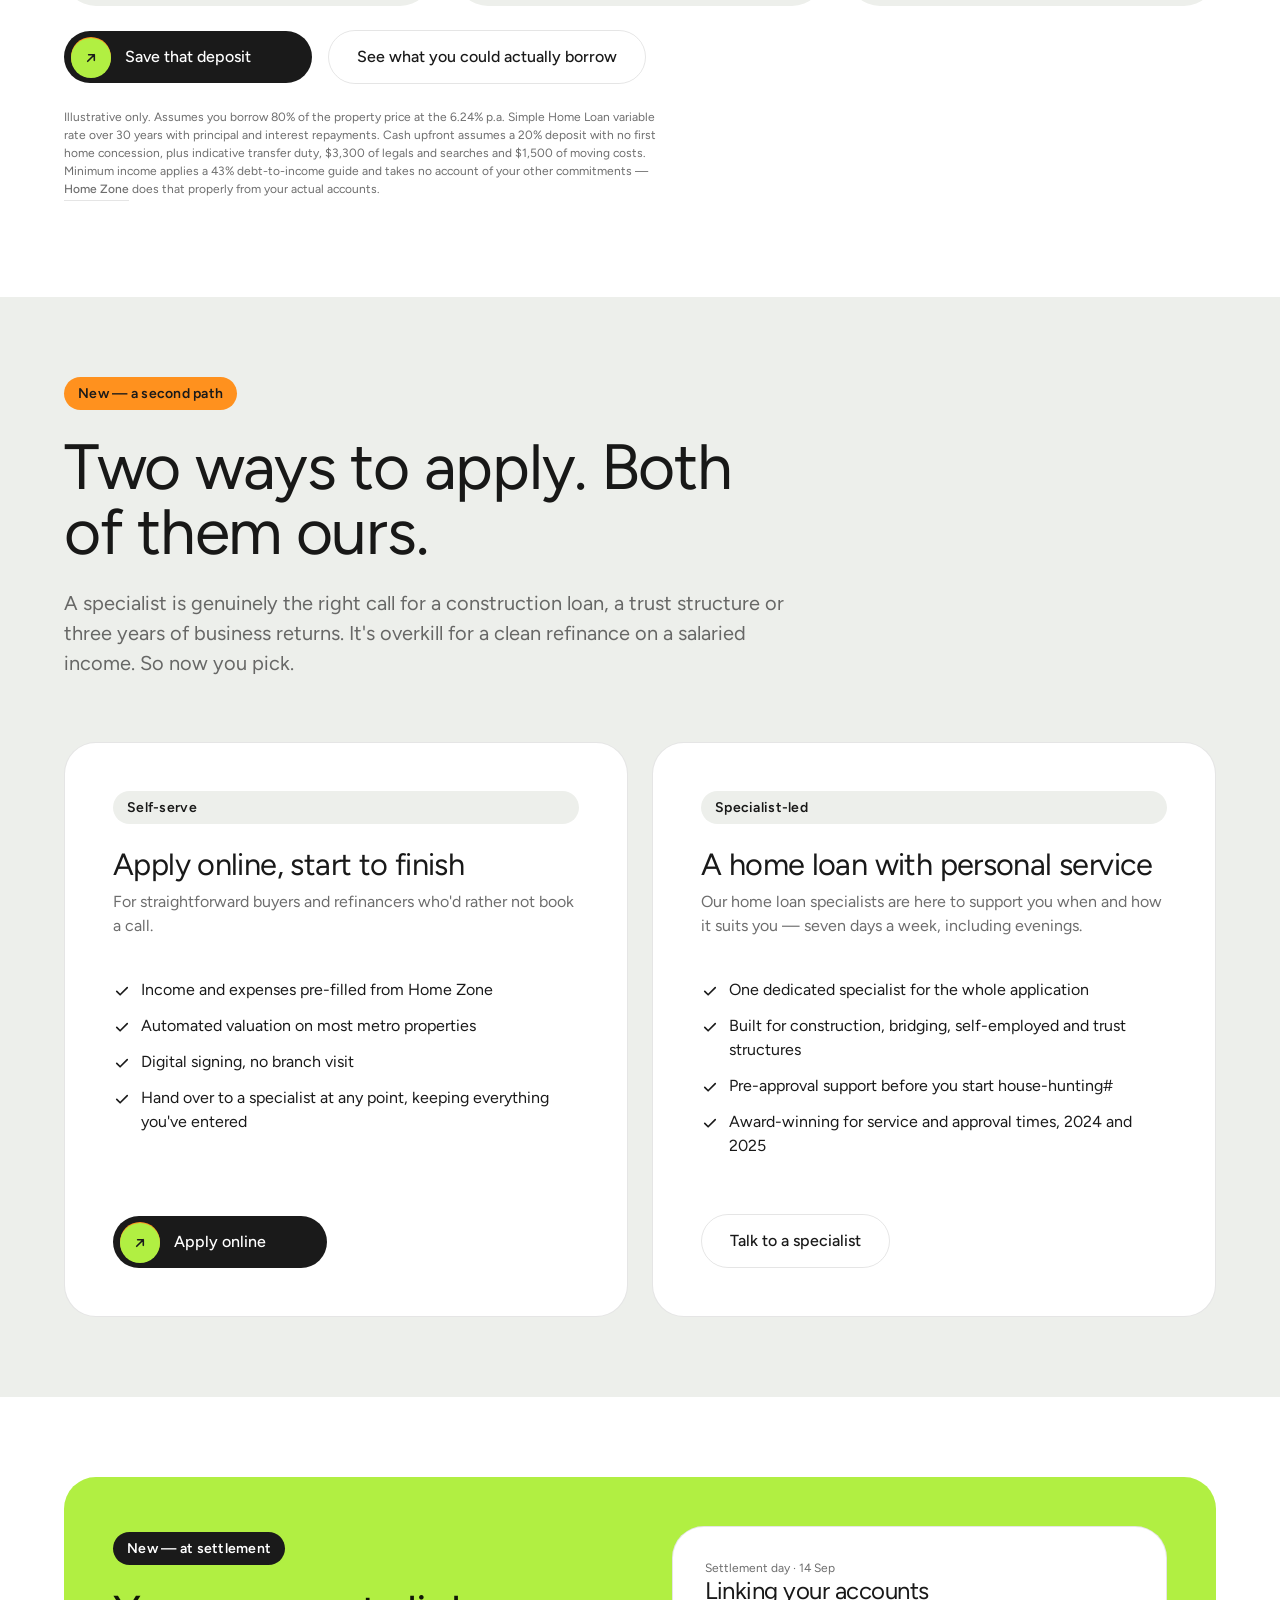
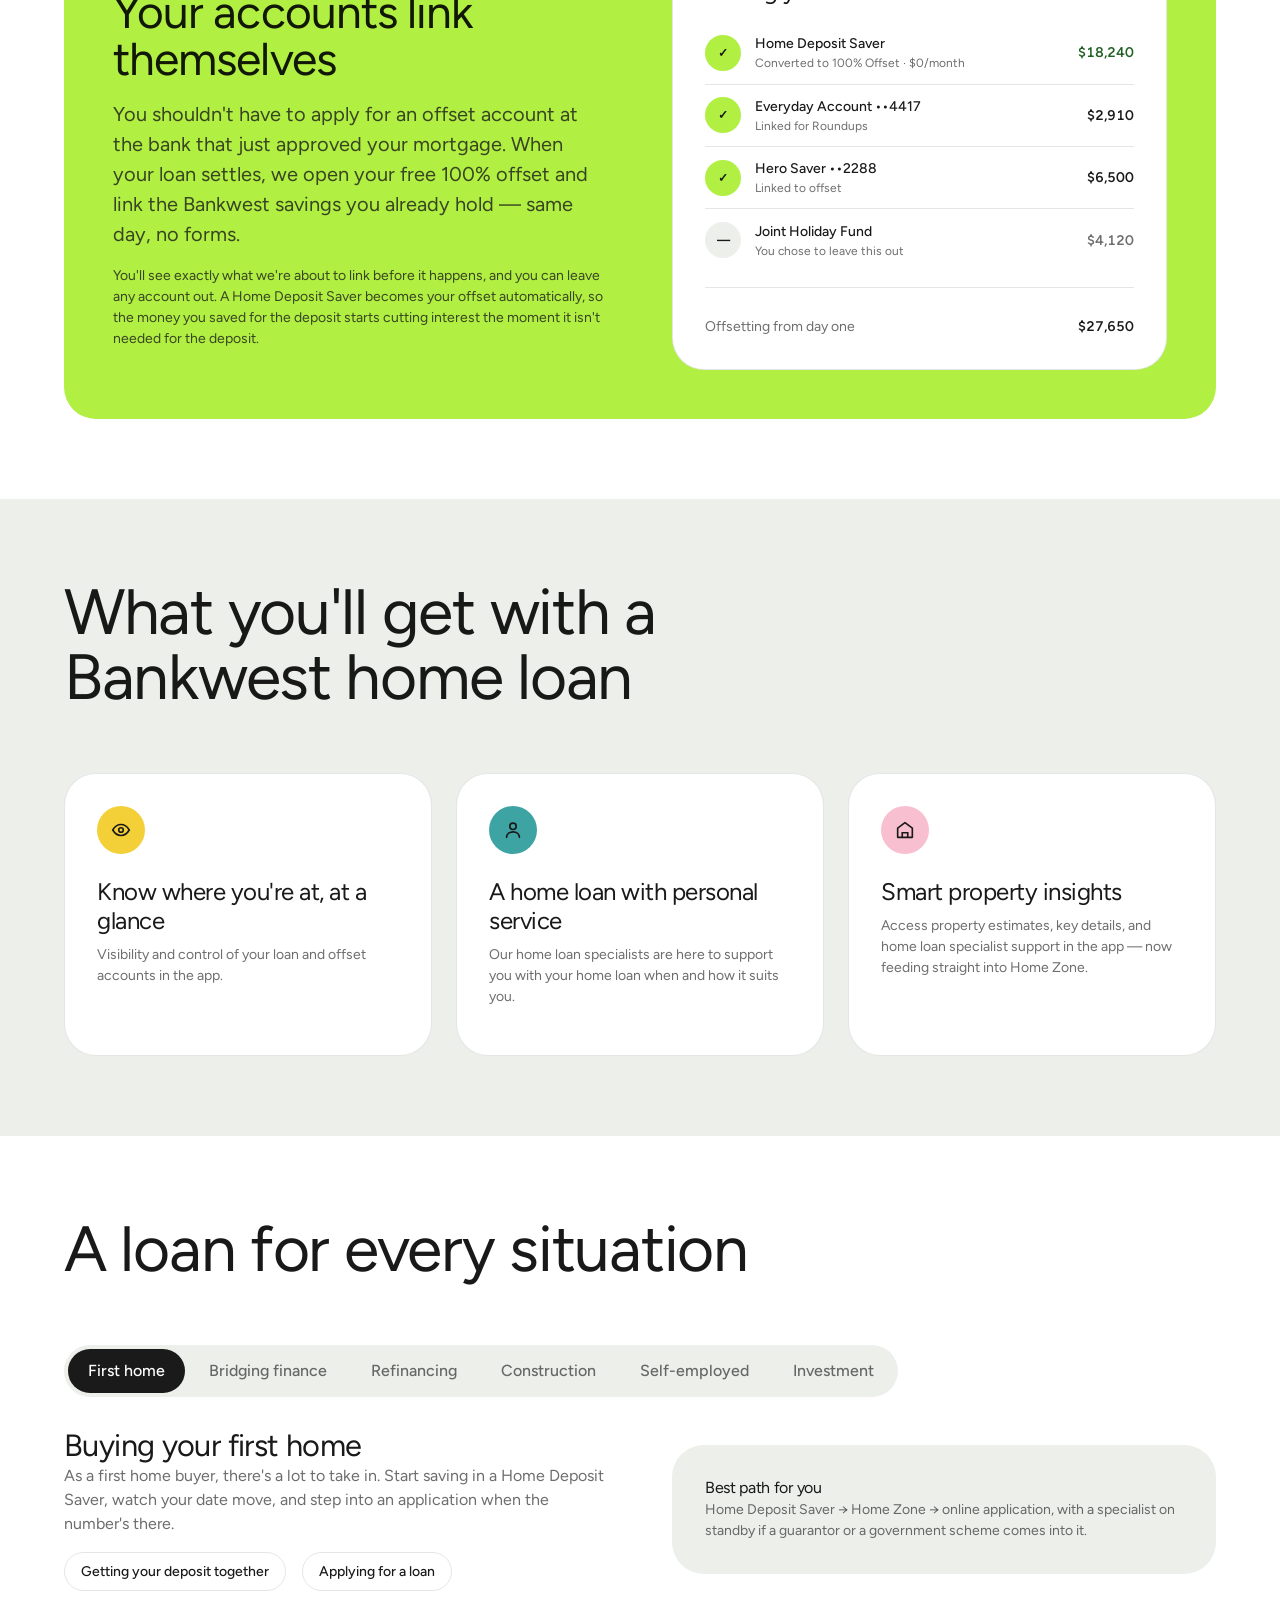
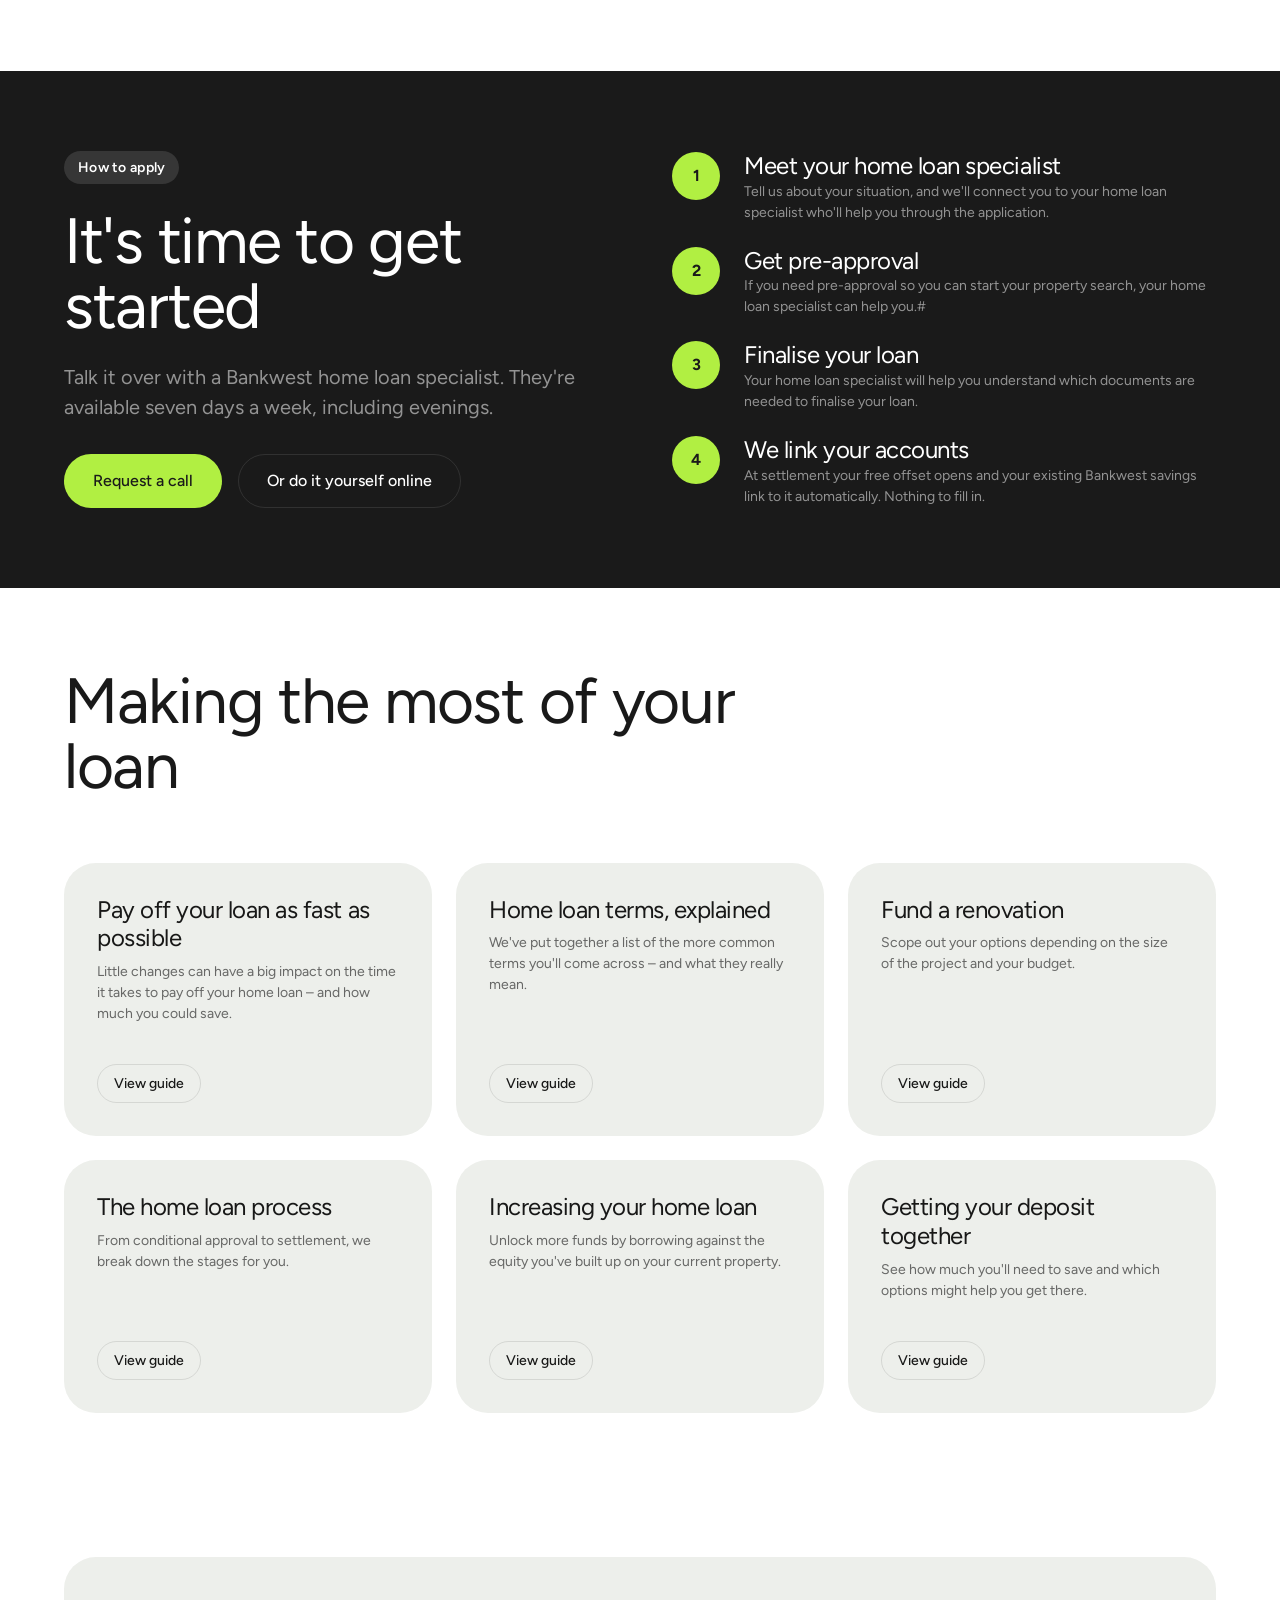
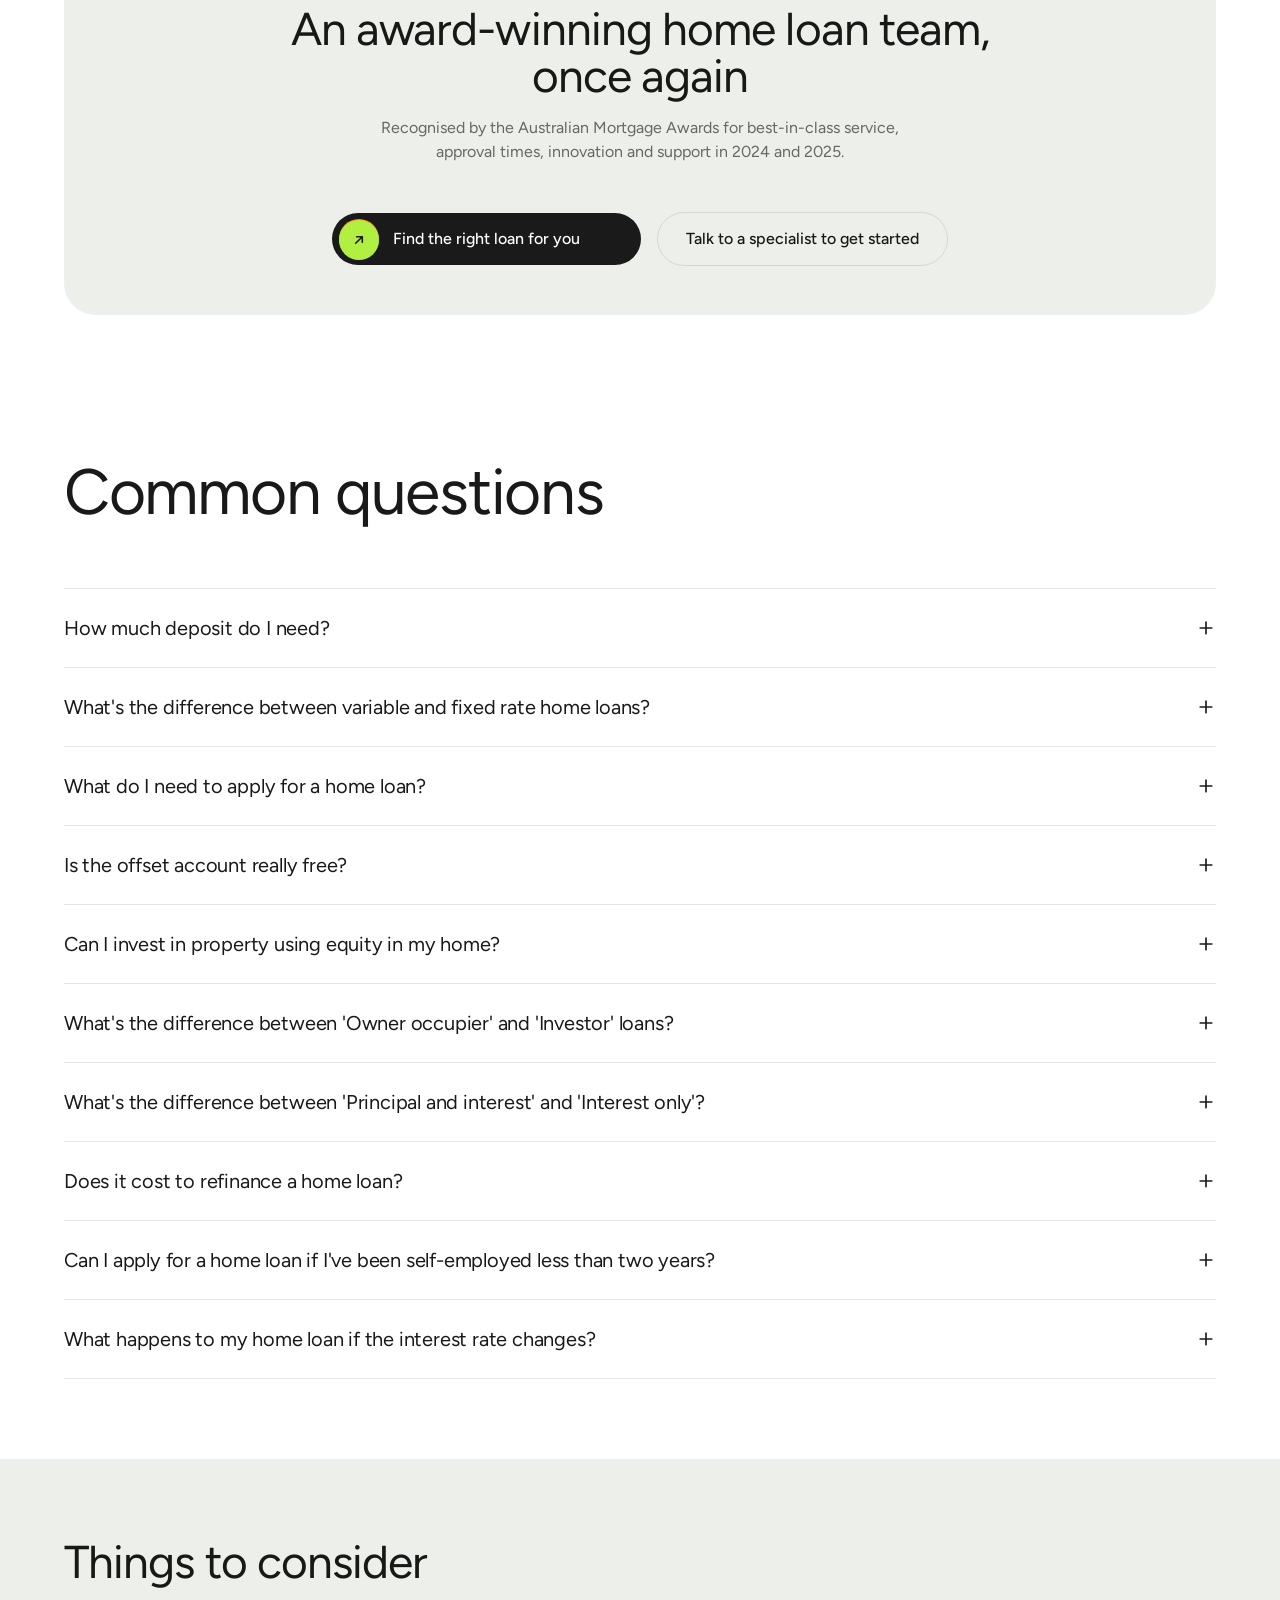
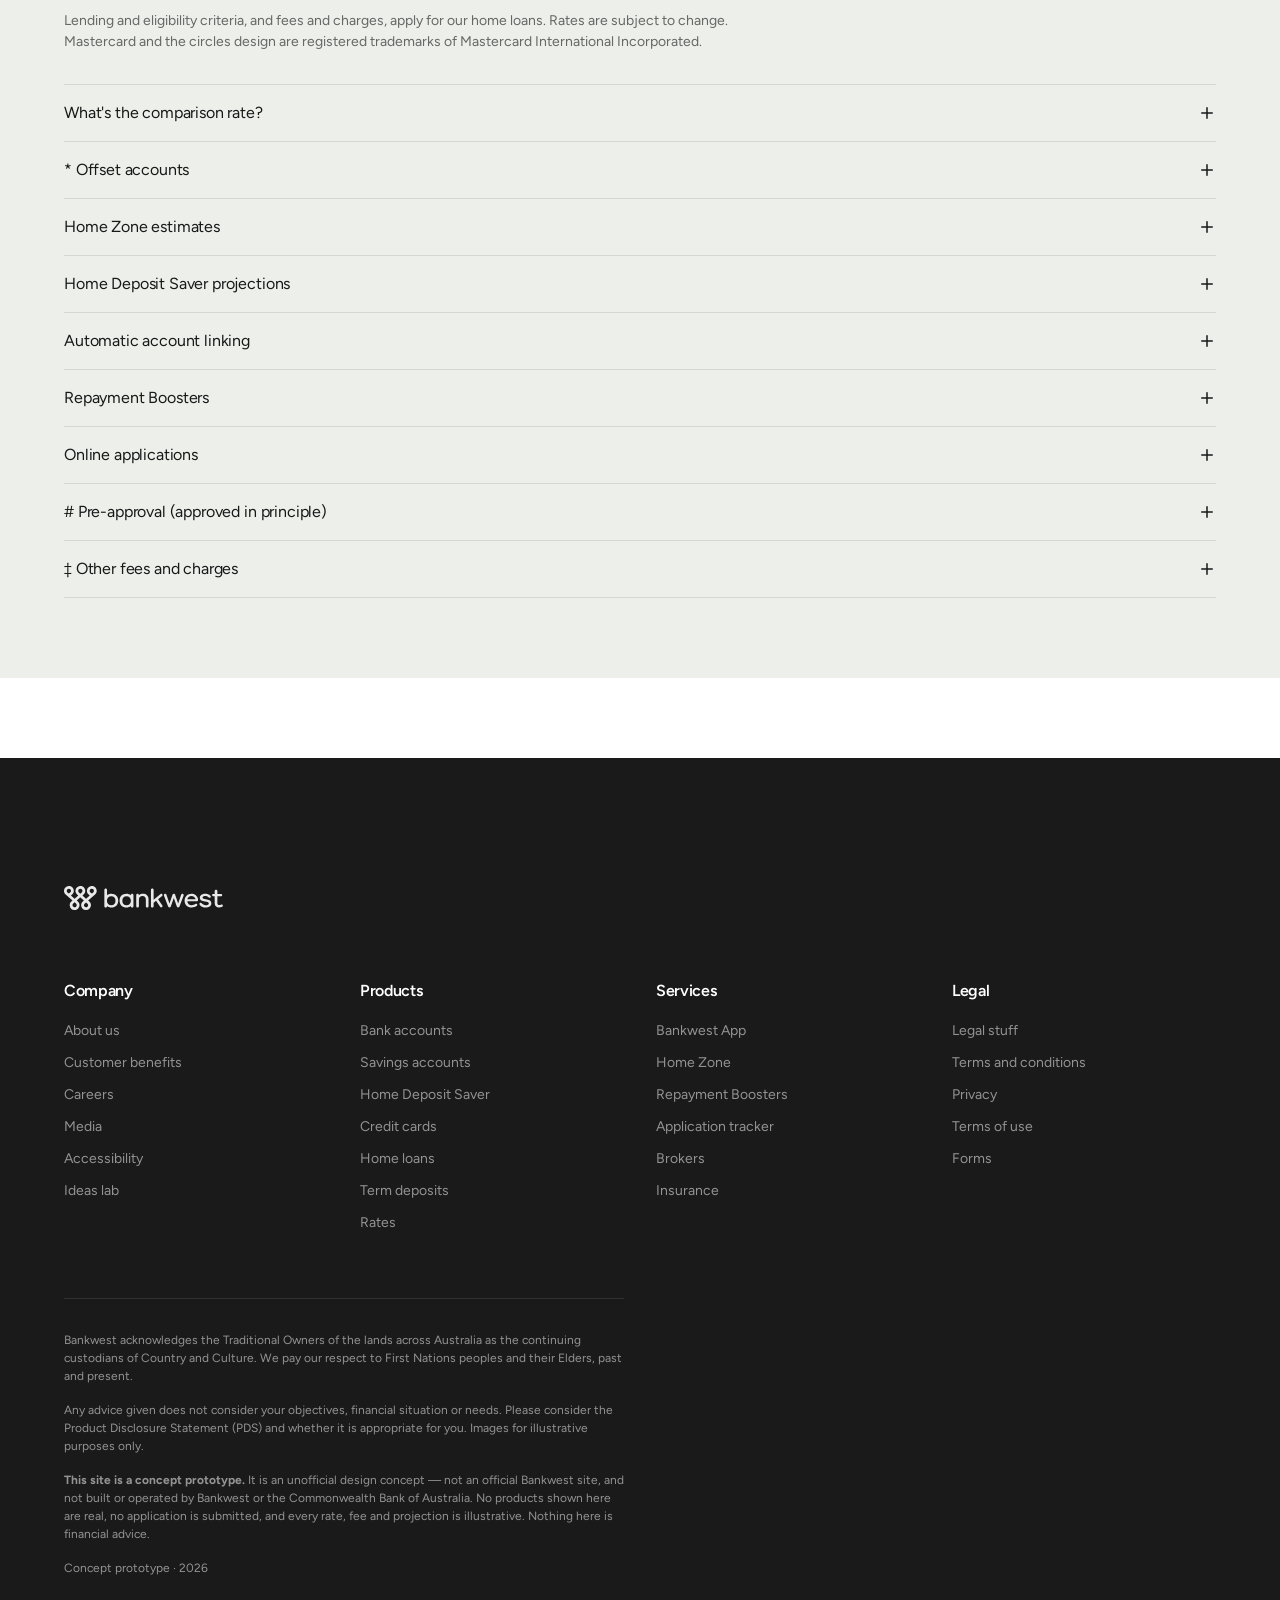
==== commit 6ba4098e: "Use supplied outlined lockup as the header logo" ====
--- a/index.html
+++ b/index.html
@@ -21,8 +21,7 @@
   <div class="wrap nav-shell">
     <nav class="nav-pill nav-pill--desktop-links" aria-label="Primary">
       <a class="brand" href="index.html">
-        <img src="assets/img/bankwest-logo.svg" alt="Bankwest" width="133" height="20">
-        <span class="brand-word">home</span>
+        <img src="assets/img/bankwest-home-lockup.svg" alt="Bankwest home" width="759" height="80">
       </a>
 
       <div class="nav-item-wrap">
--- a/assets/css/style.css
+++ b/assets/css/style.css
@@ -302,23 +302,17 @@
 }
 .nav-pill--plain { background: var(--surface-glass); }
 
-/* Brand lockup: the official Bankwest logo with "home" set alongside it.
-   The logo is 133x20, so the wordmark's x-height is 11 units. Figtree needs
-   ~1.04x the logo height to land on the same x-height, and 500 matches the
-   wordmark's stroke weight. Both are expressed against --brand-h so the
-   lockup scales as one piece. */
+/* Brand lockup: bankwest-home-lockup.svg — the supplied outlined artwork with
+   its backdrop removed and cropped to the artwork, so it sits directly on the
+   pill's own orange and scales purely by height. Aspect is 759:80 (~9.49:1),
+   so --brand-h is the only knob. */
 .brand {
   --brand-h: 20px;
-  display: flex; align-items: center; gap: calc(var(--brand-h) * .30);
+  display: flex; align-items: center;
   text-decoration: none; margin-right: var(--s-small);
   flex: 0 0 auto;            /* never let the lockup be squeezed */
 }
 .brand img { height: var(--brand-h); width: auto; flex: 0 0 auto; }
-.brand-word {
-  font-size: calc(var(--brand-h) * 1.04);
-  font-weight: 500; letter-spacing: -0.02em; line-height: 1;
-  color: var(--text-primary); white-space: nowrap;
-}
 
 .nav-link {
   display: inline-flex; align-items: center; gap: .3rem;
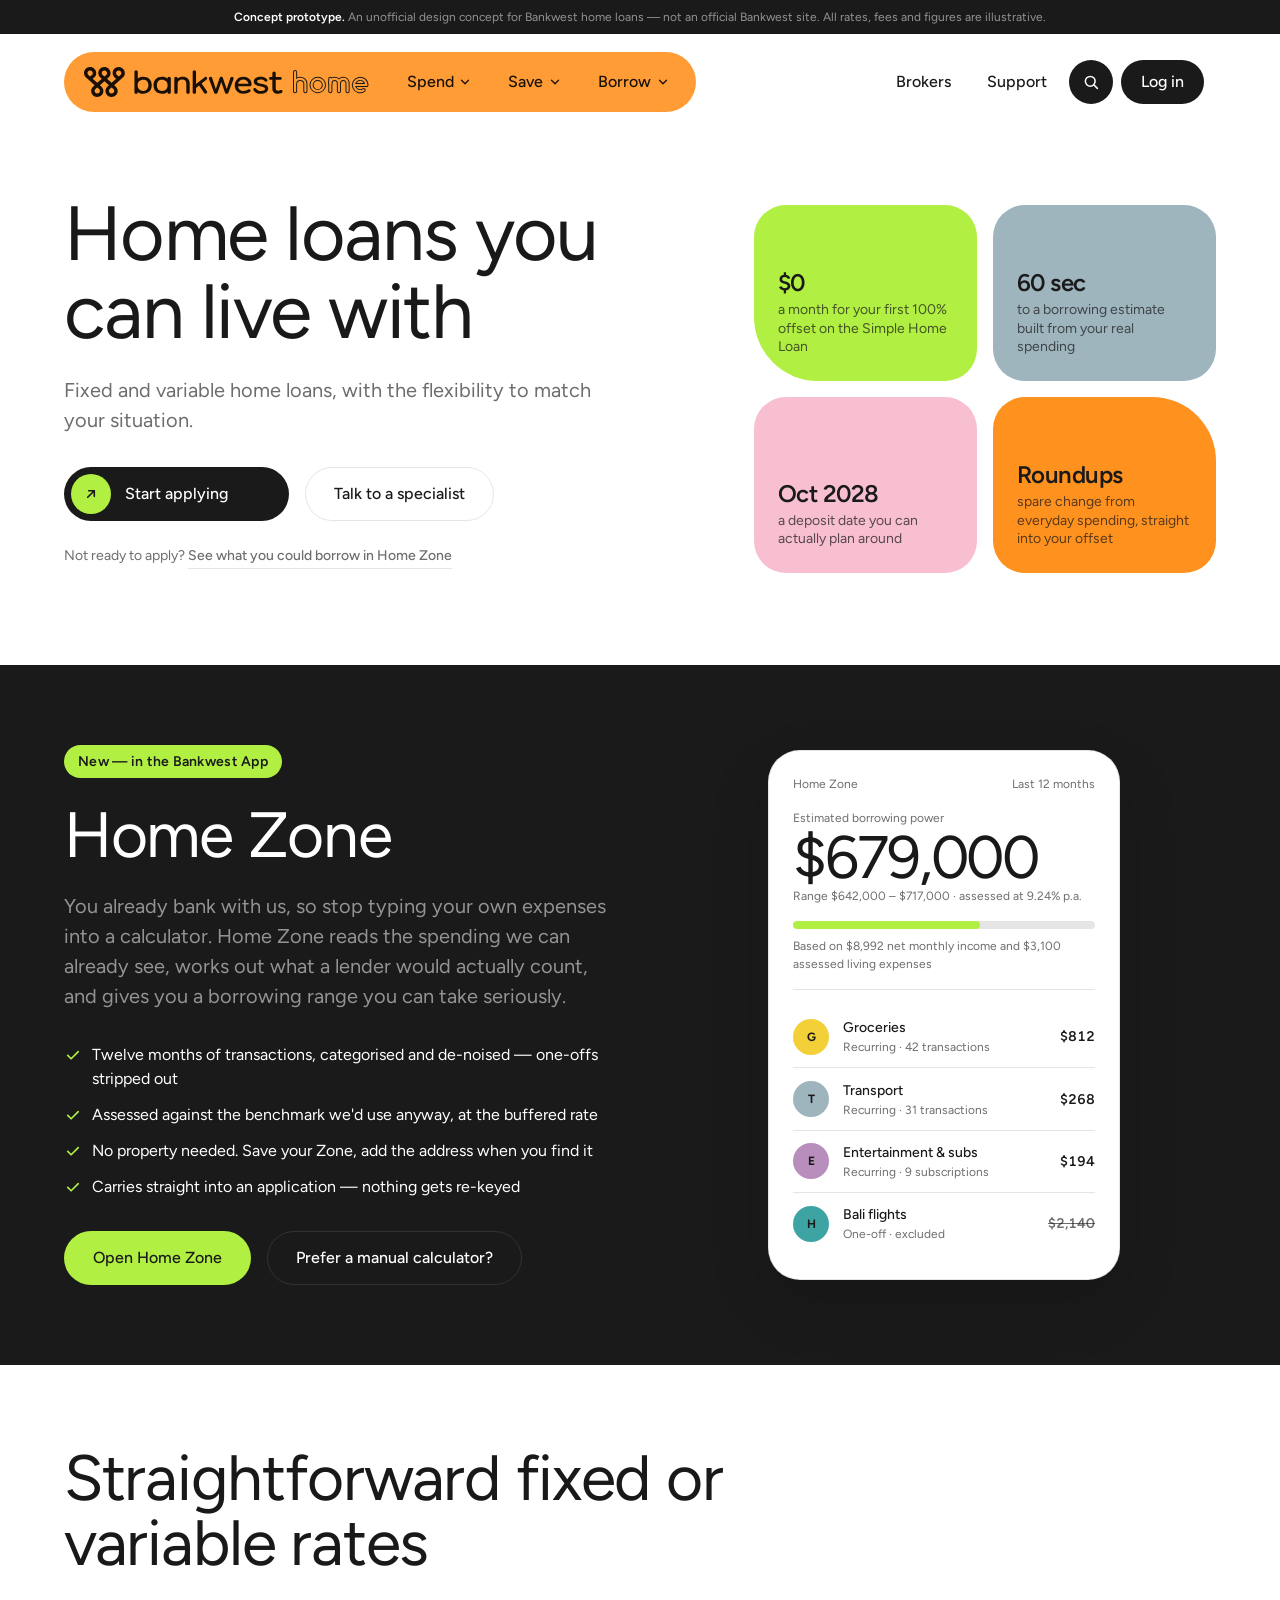
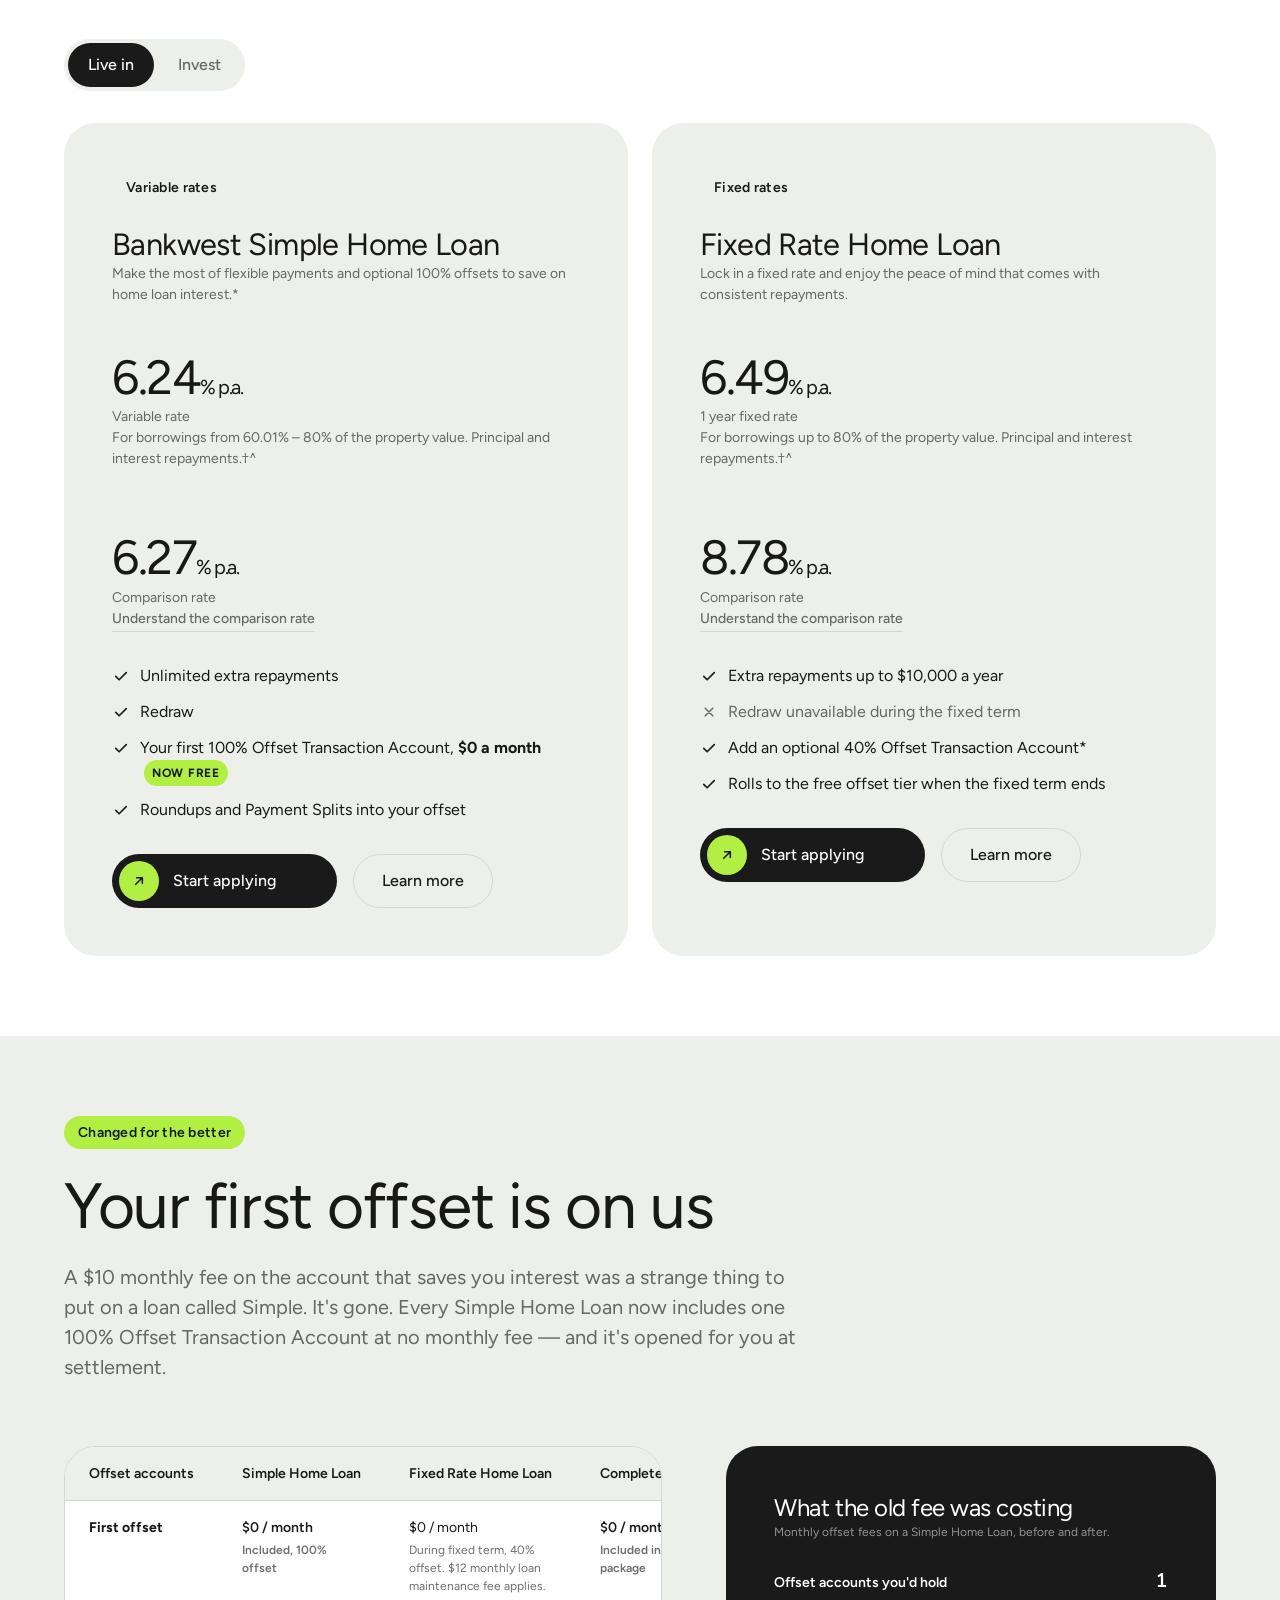
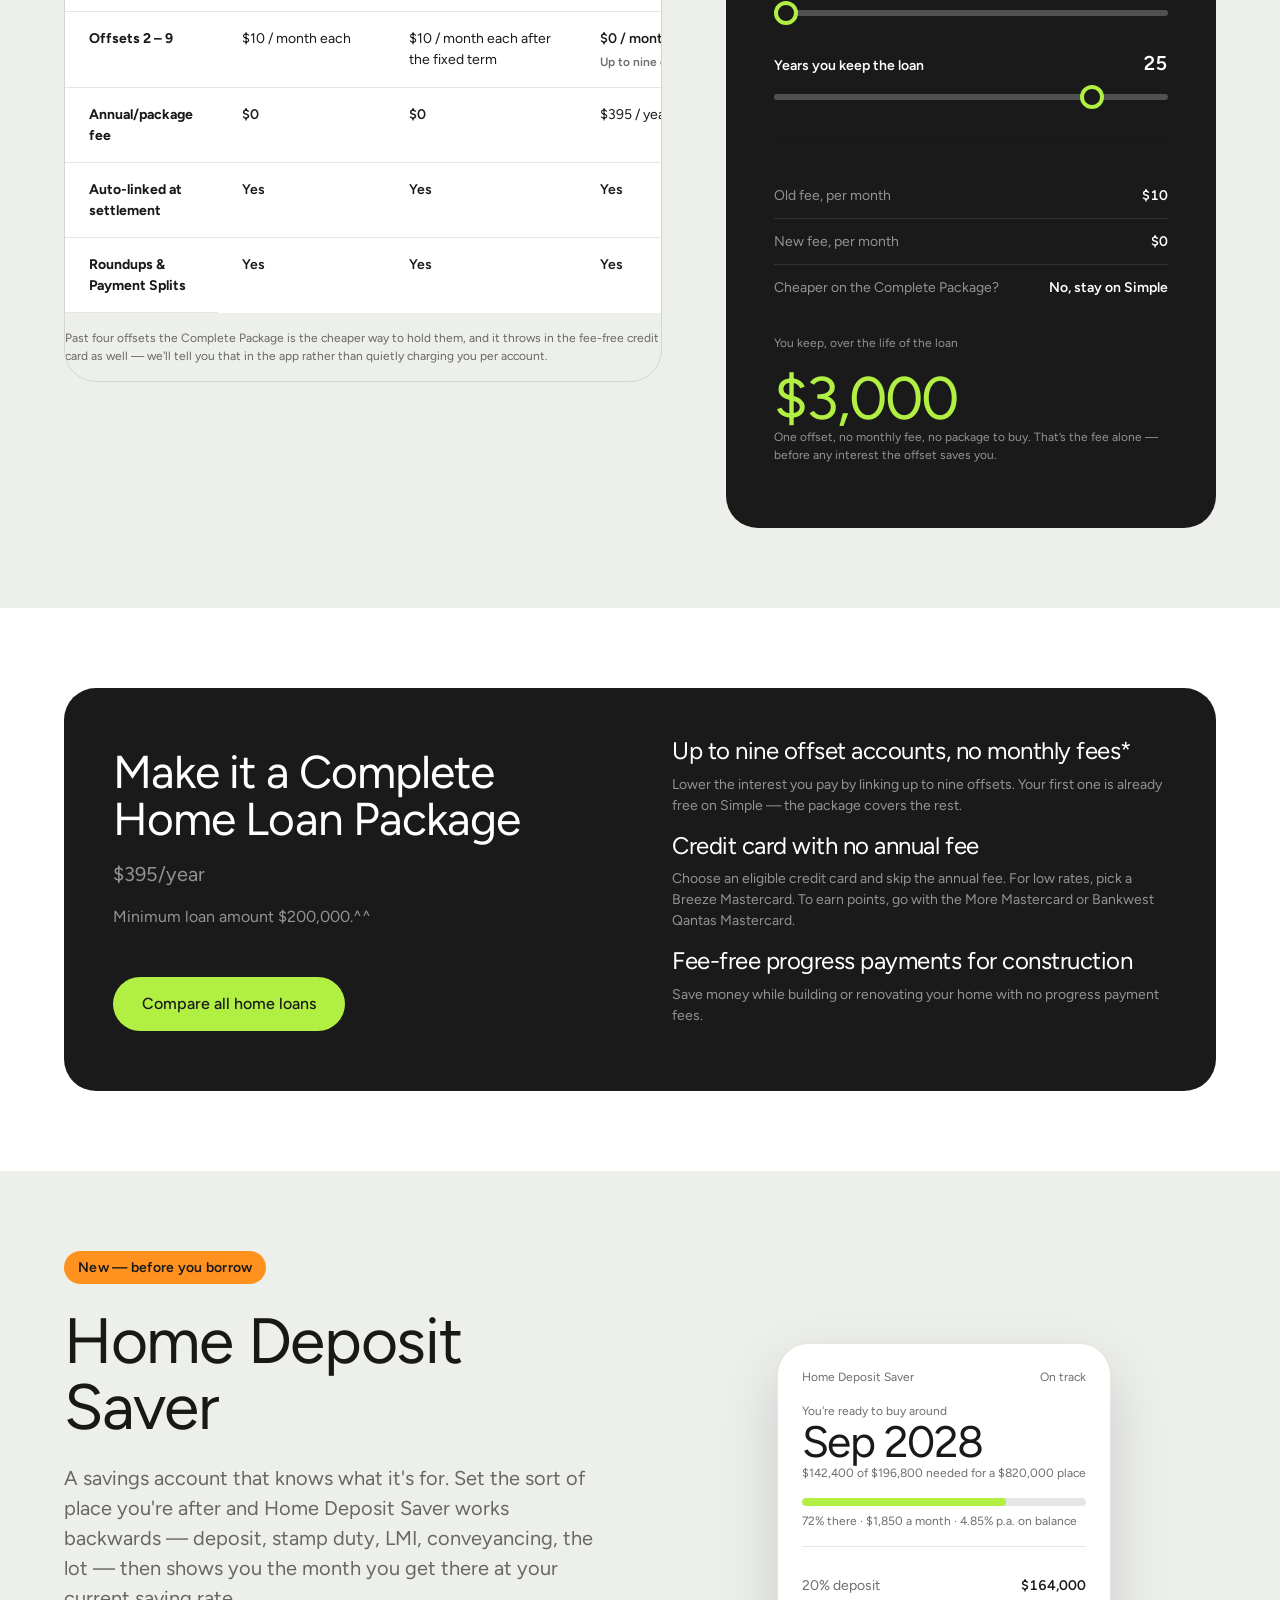
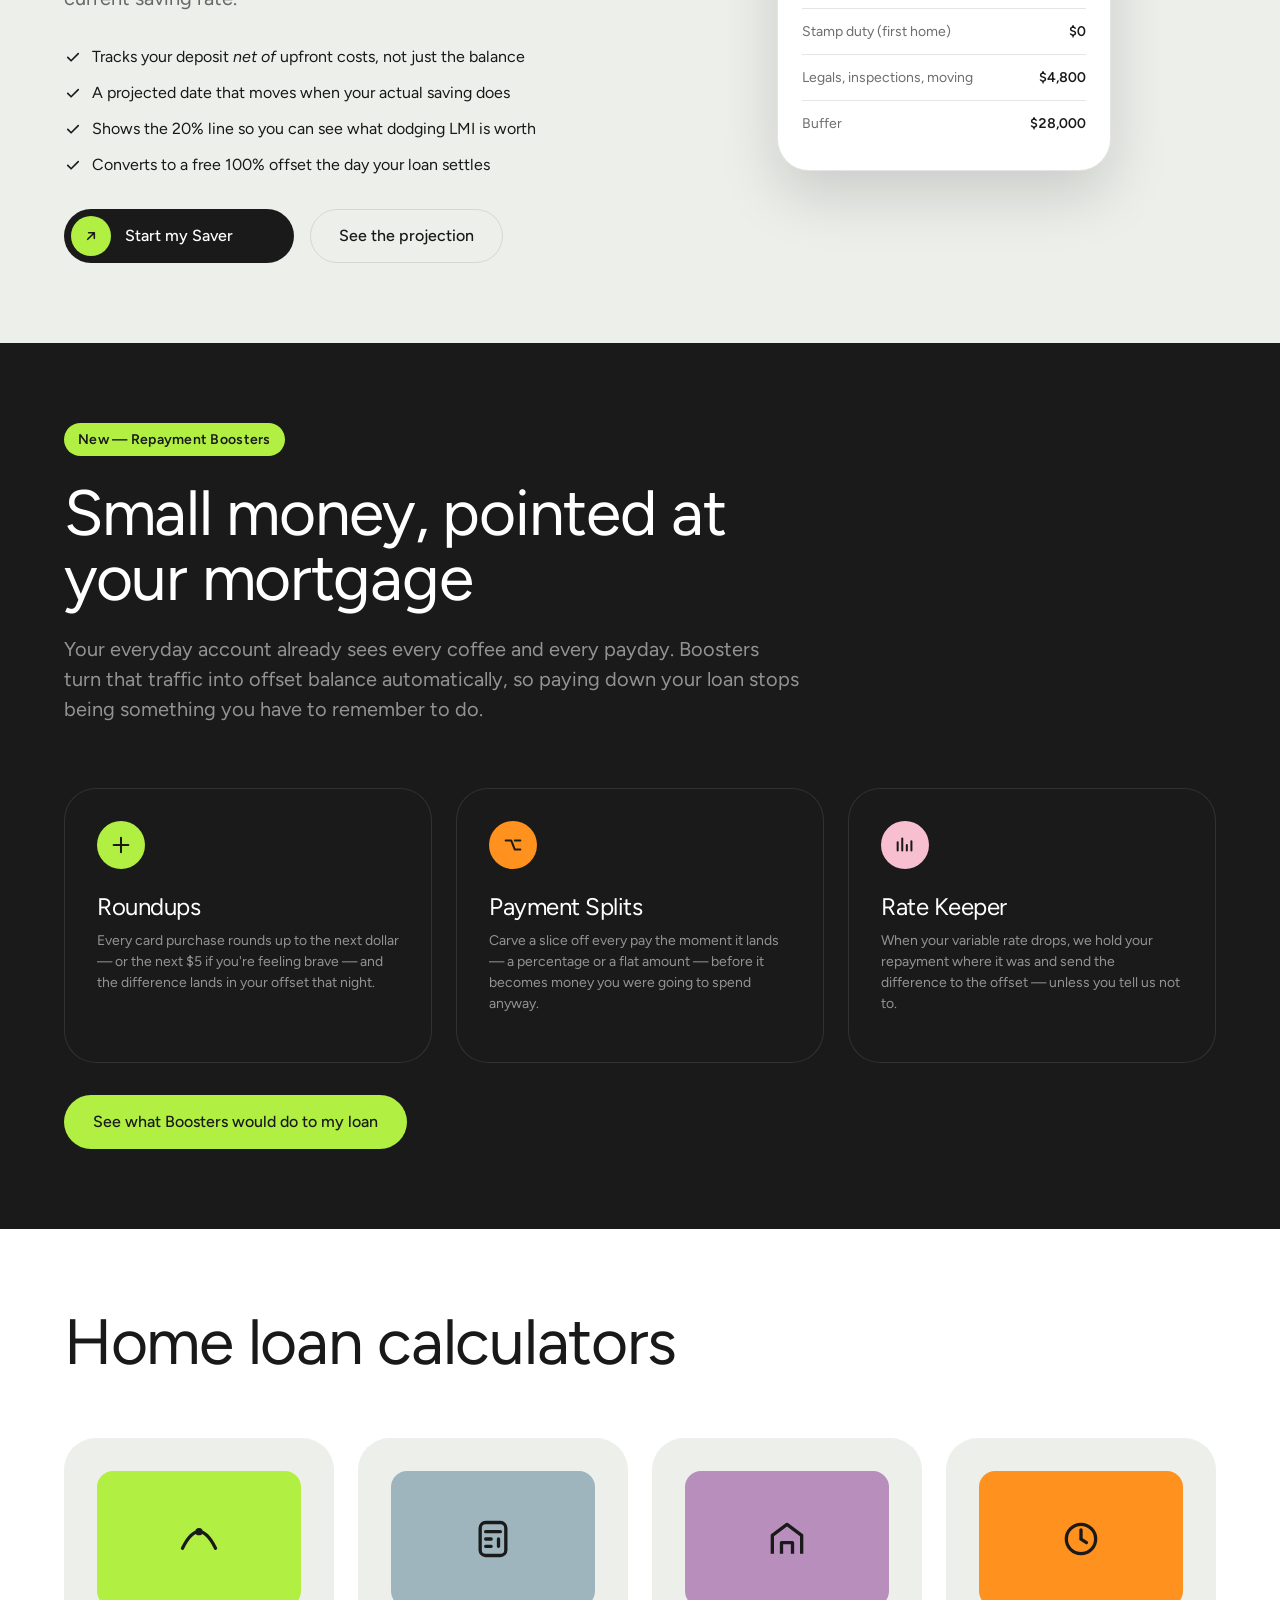
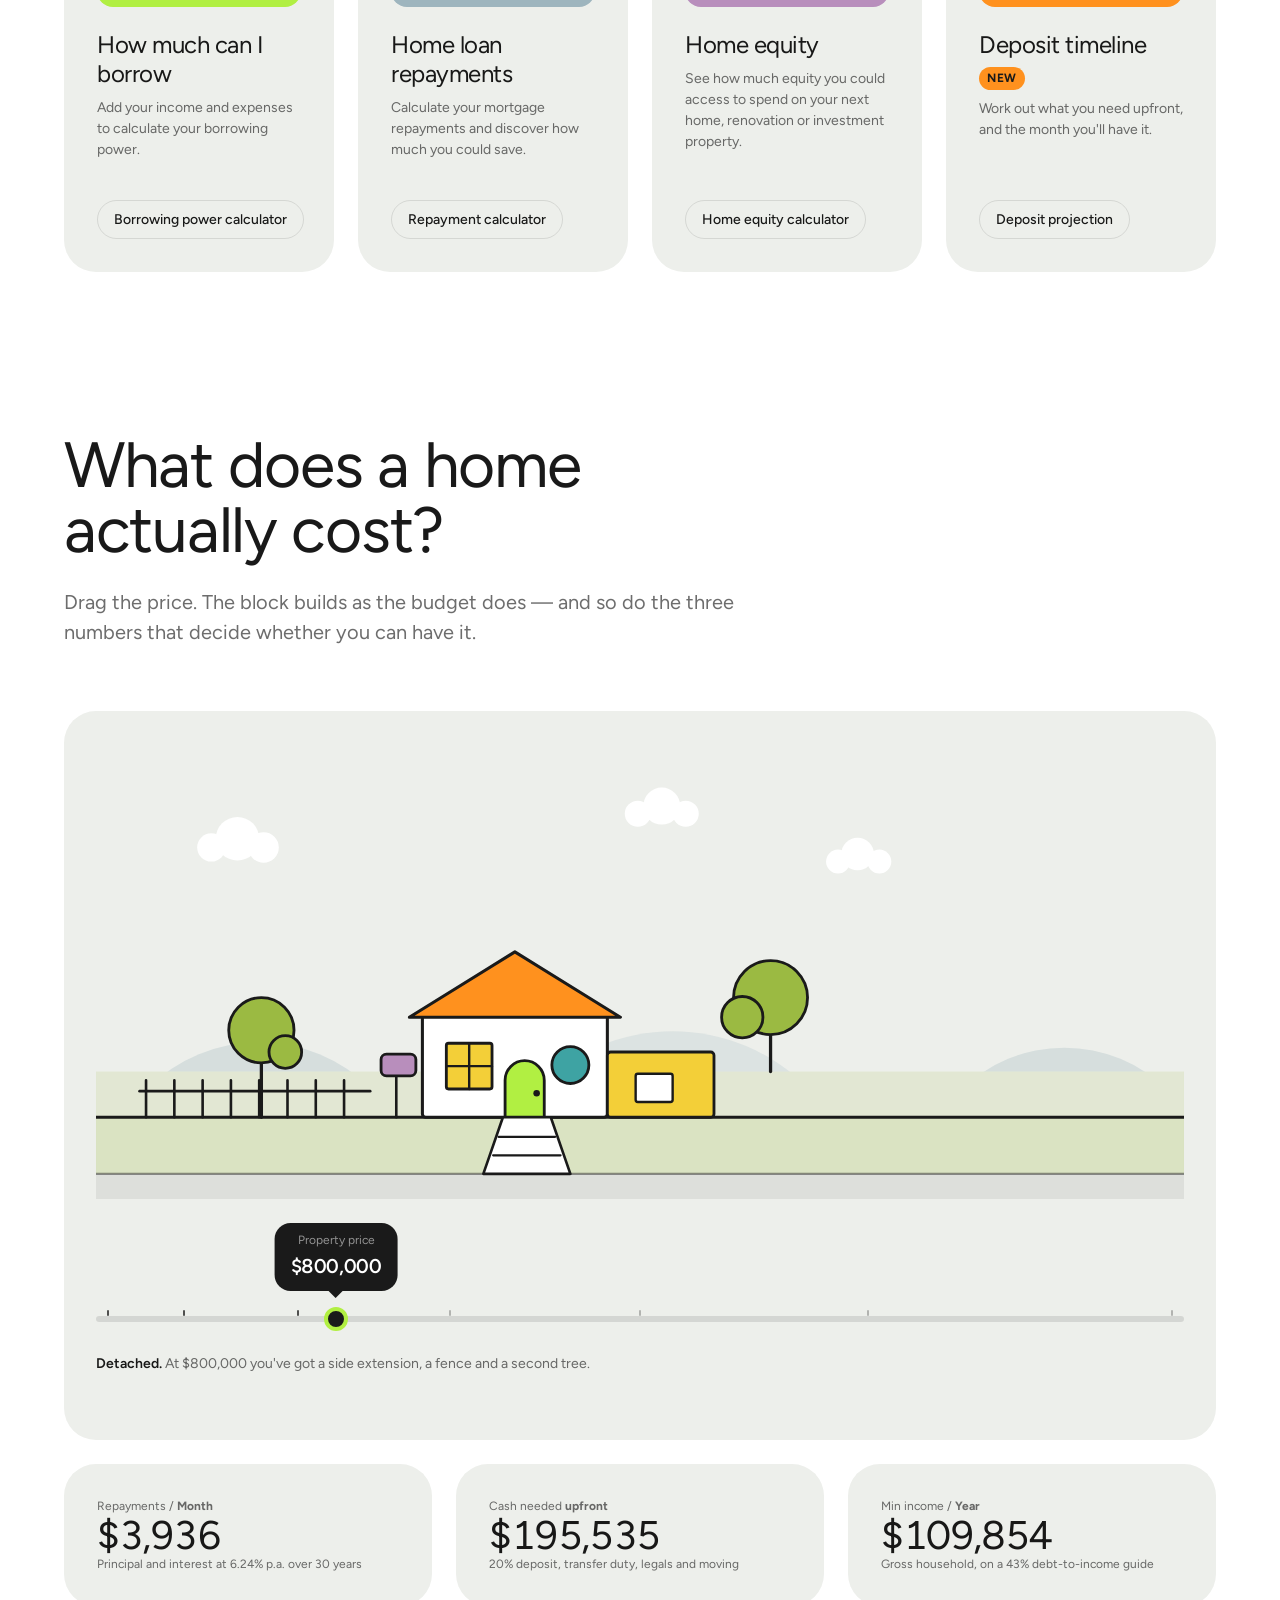
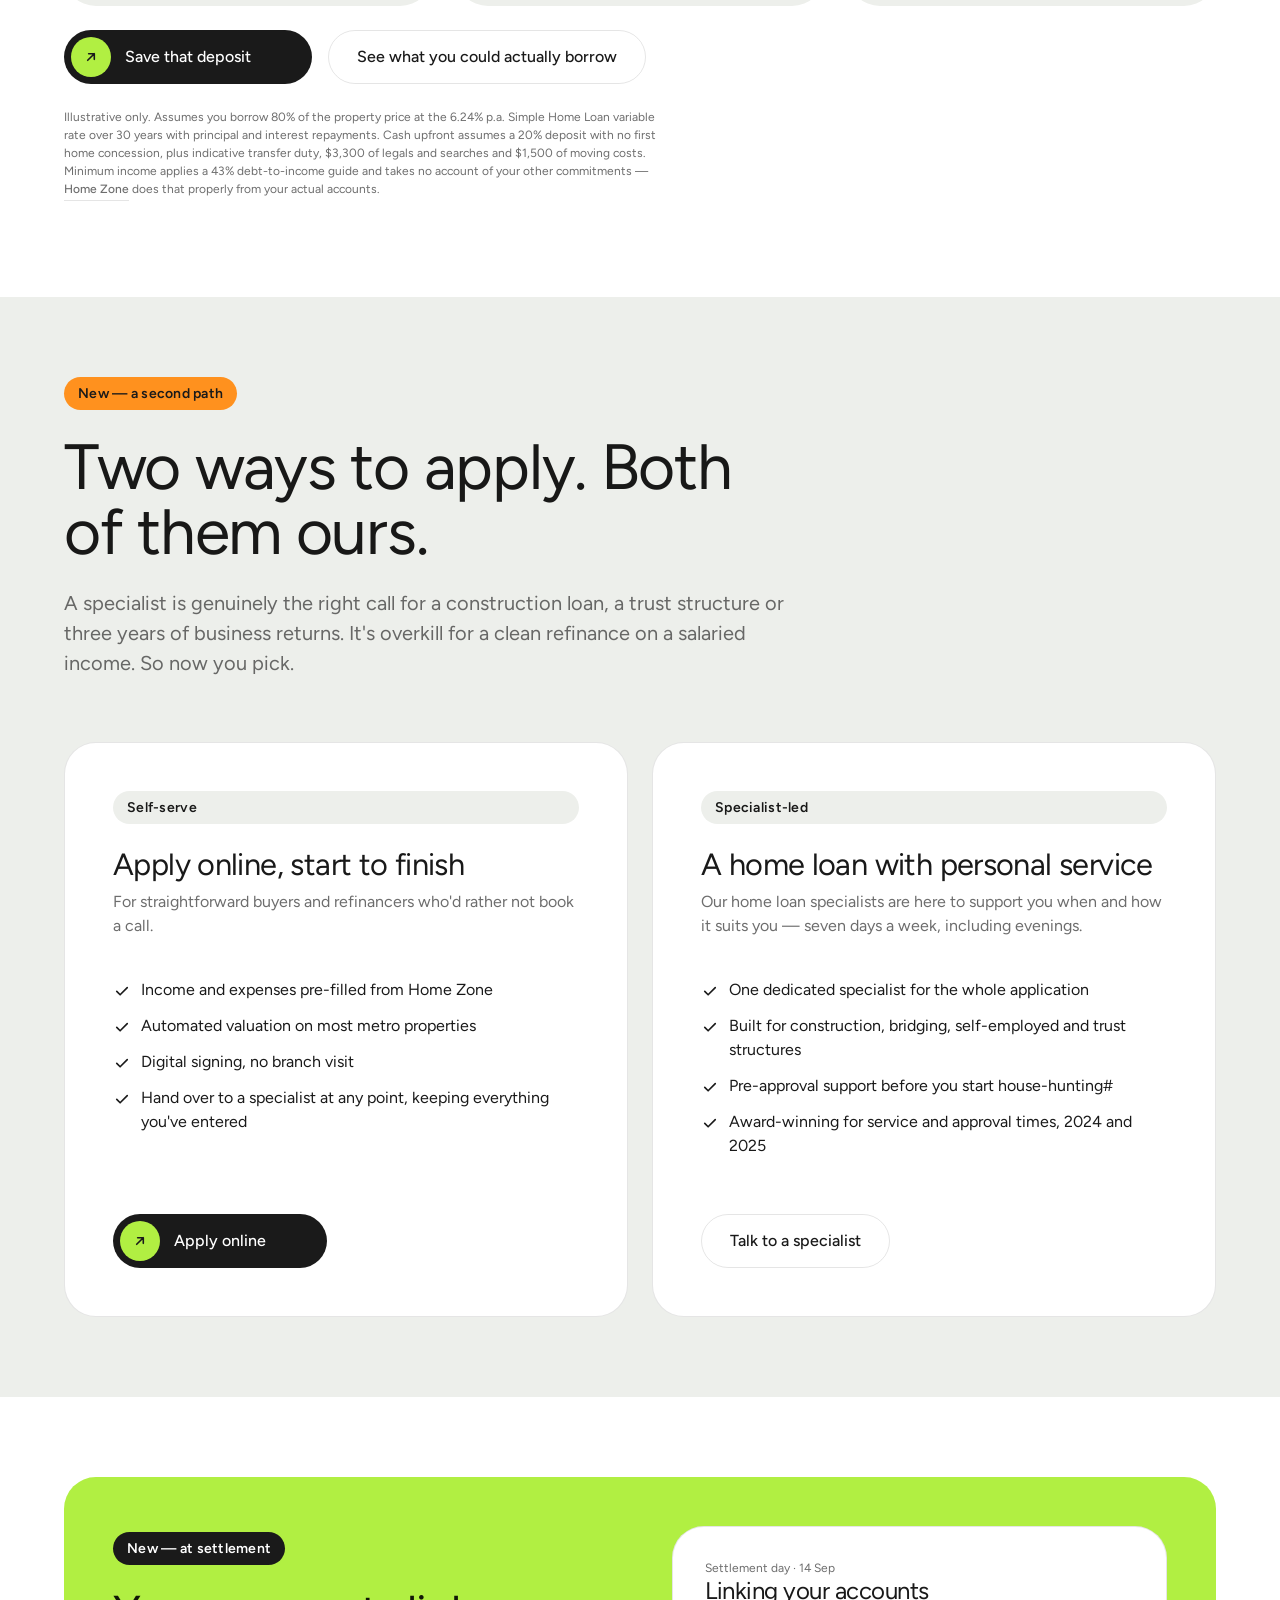
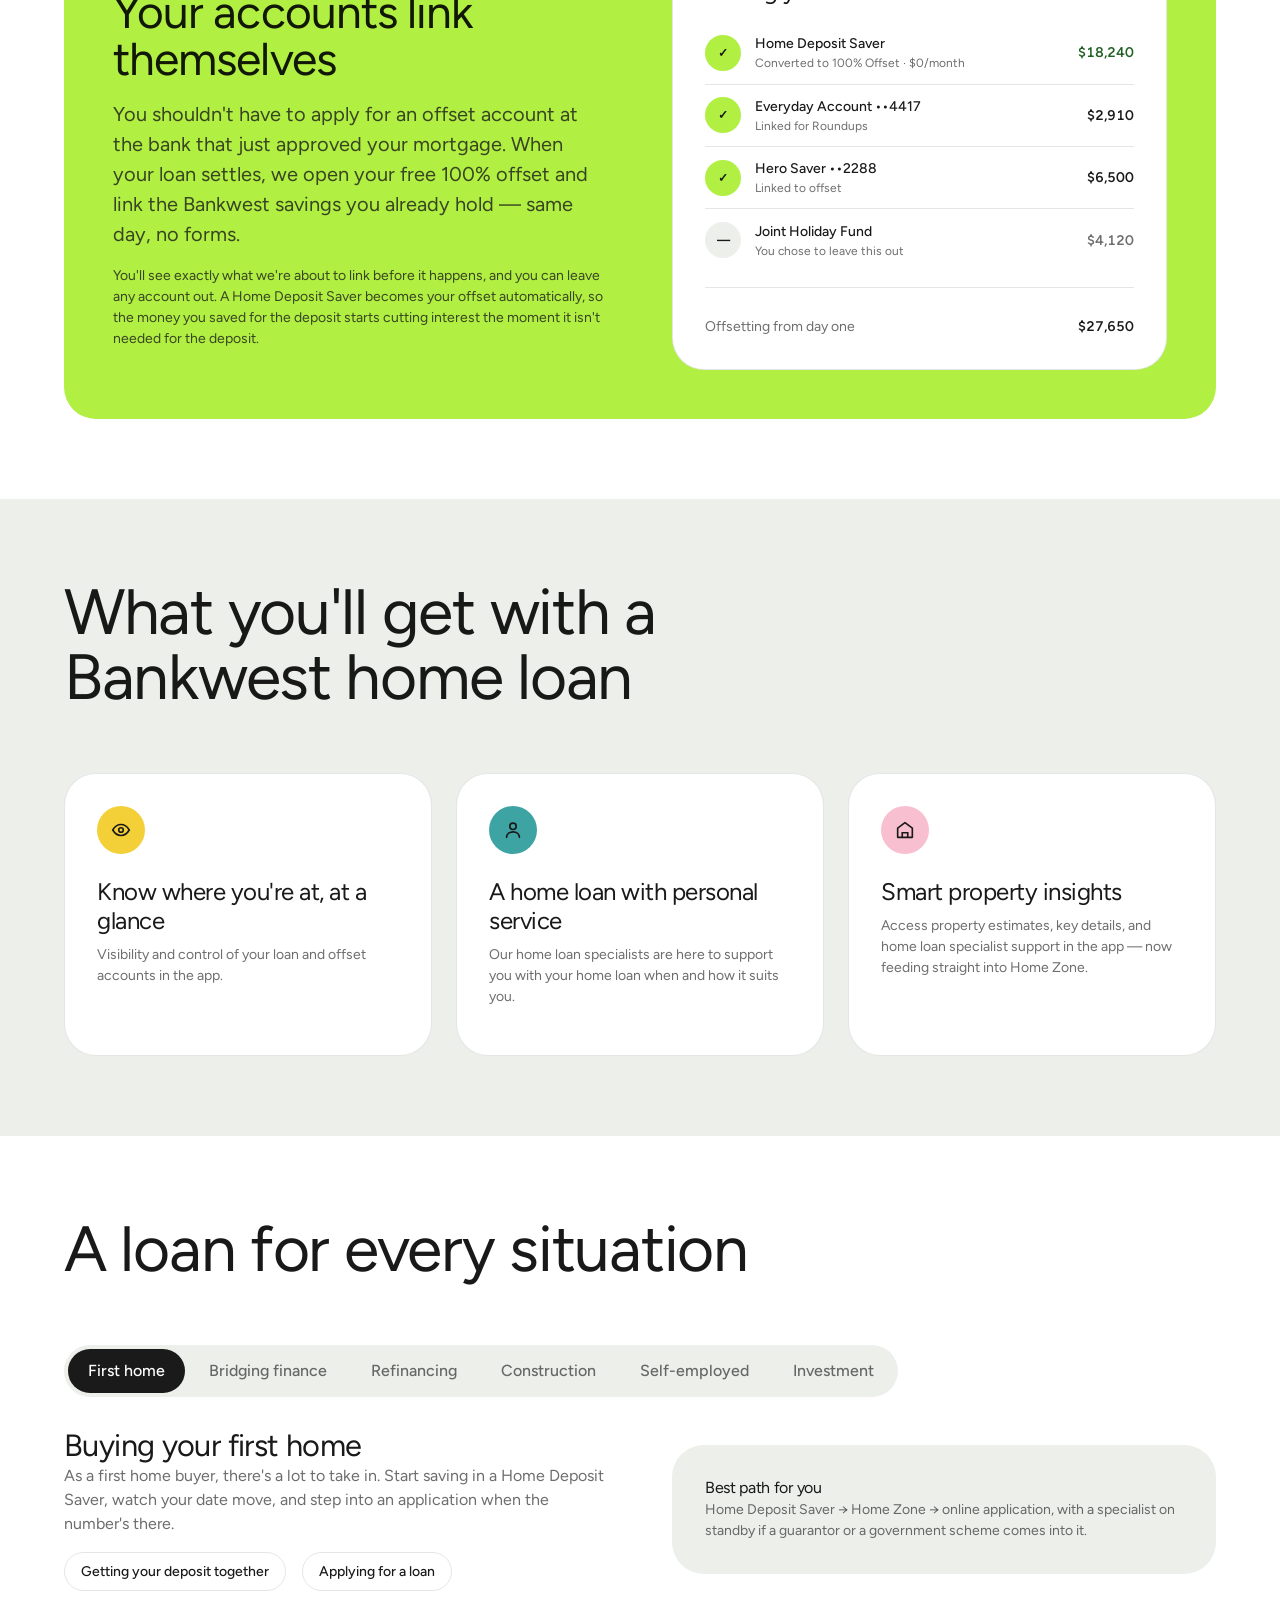
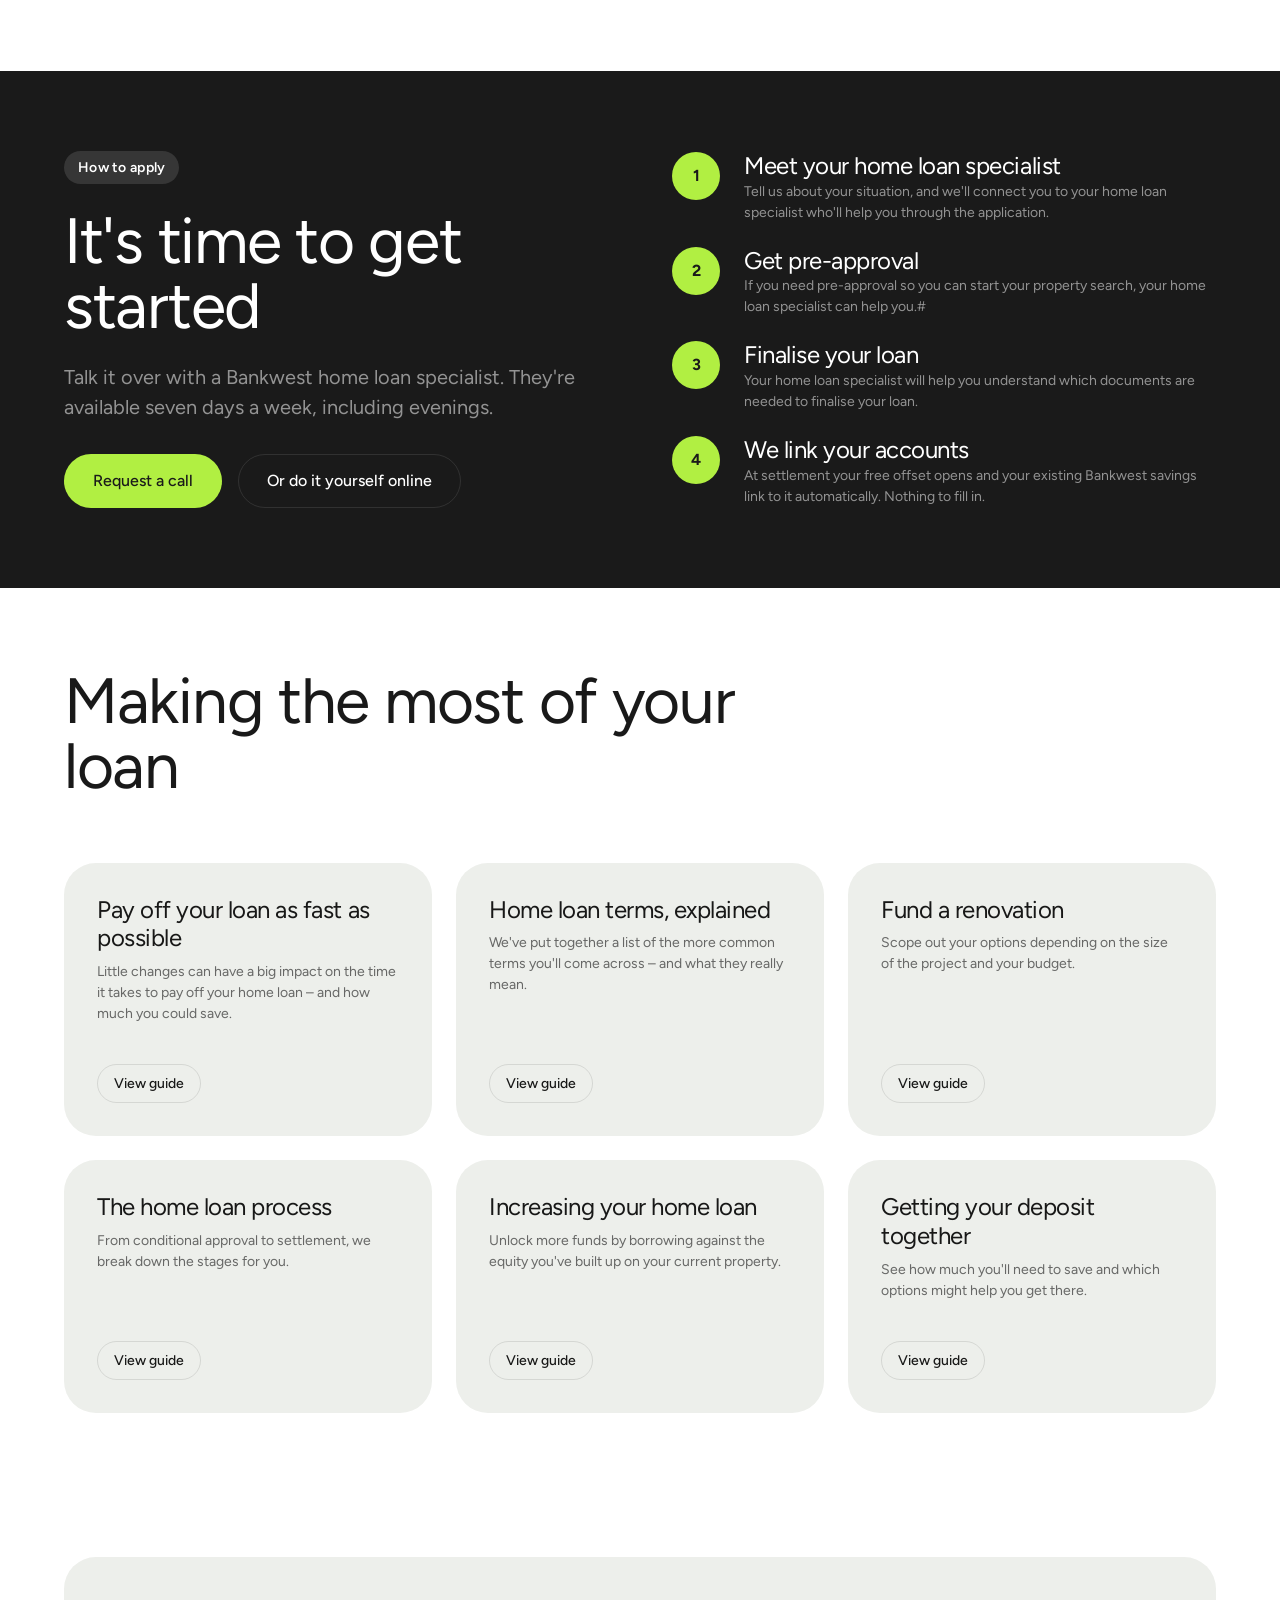
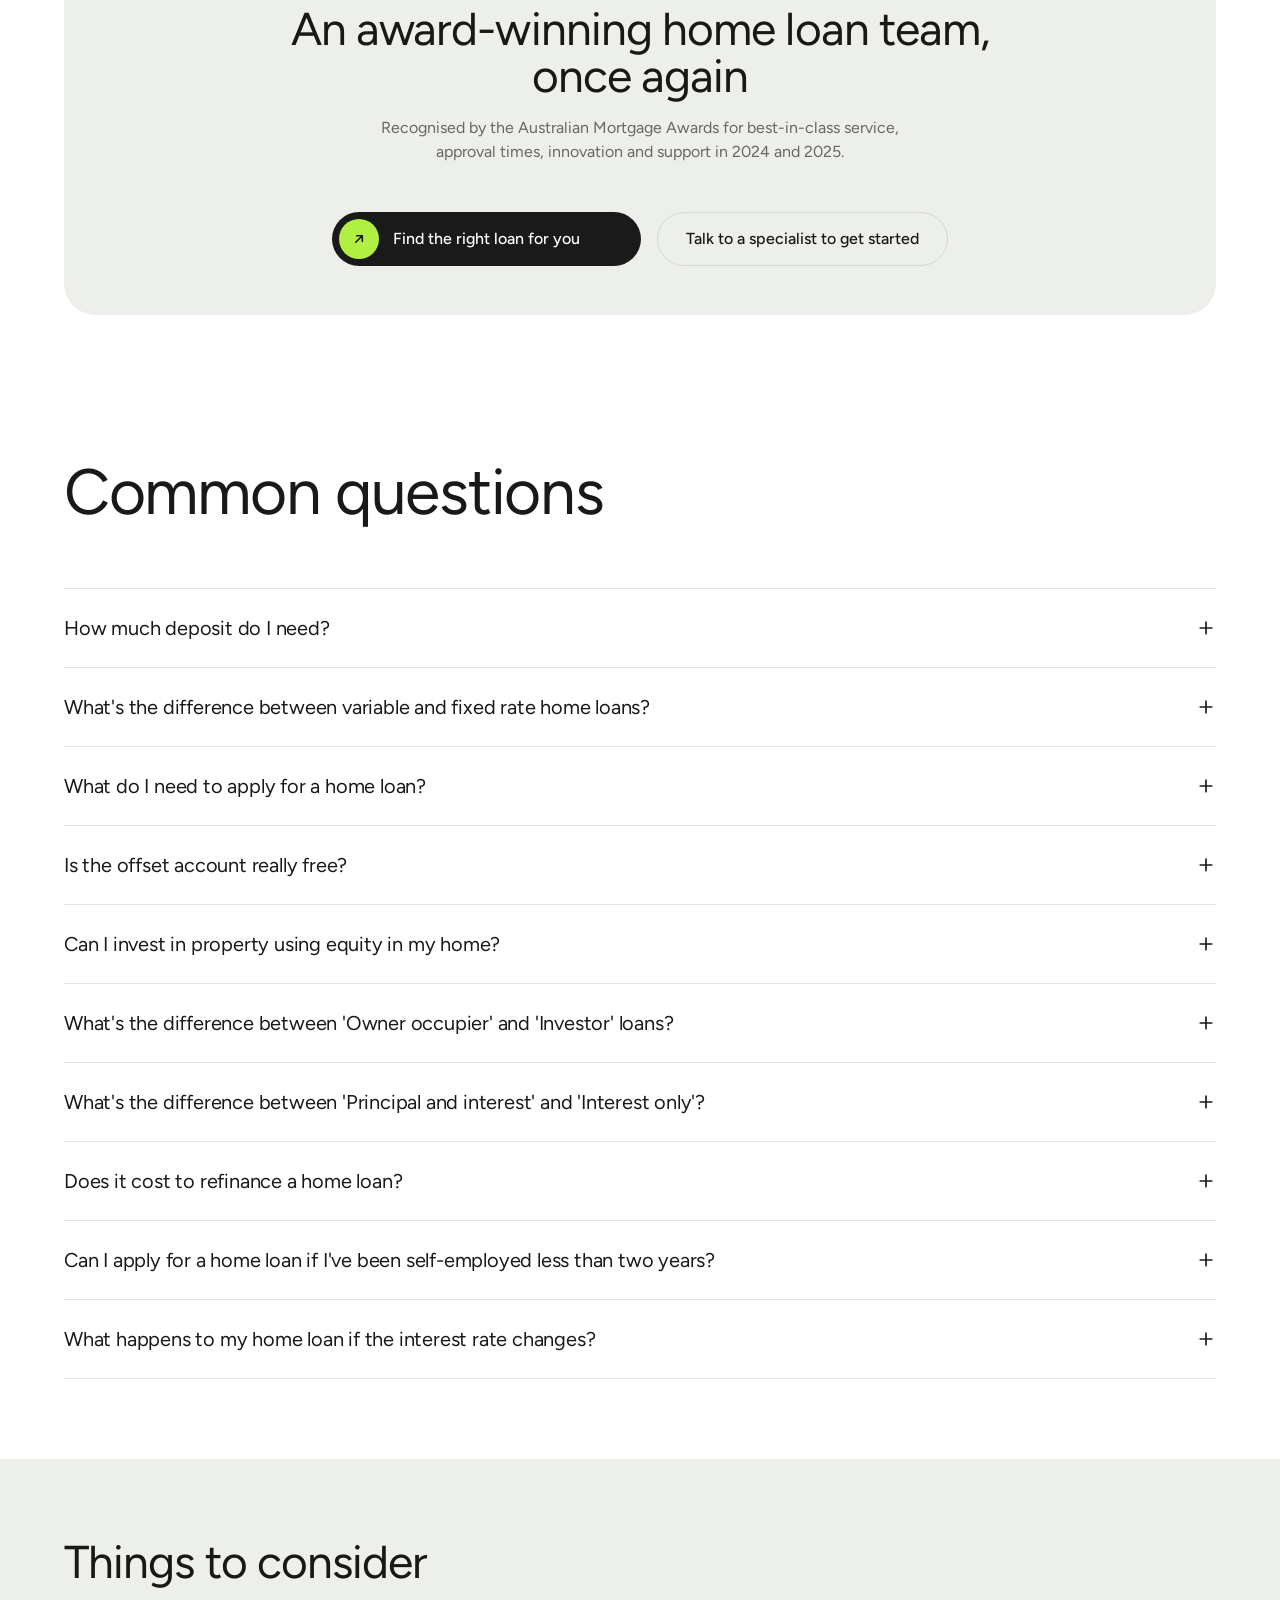
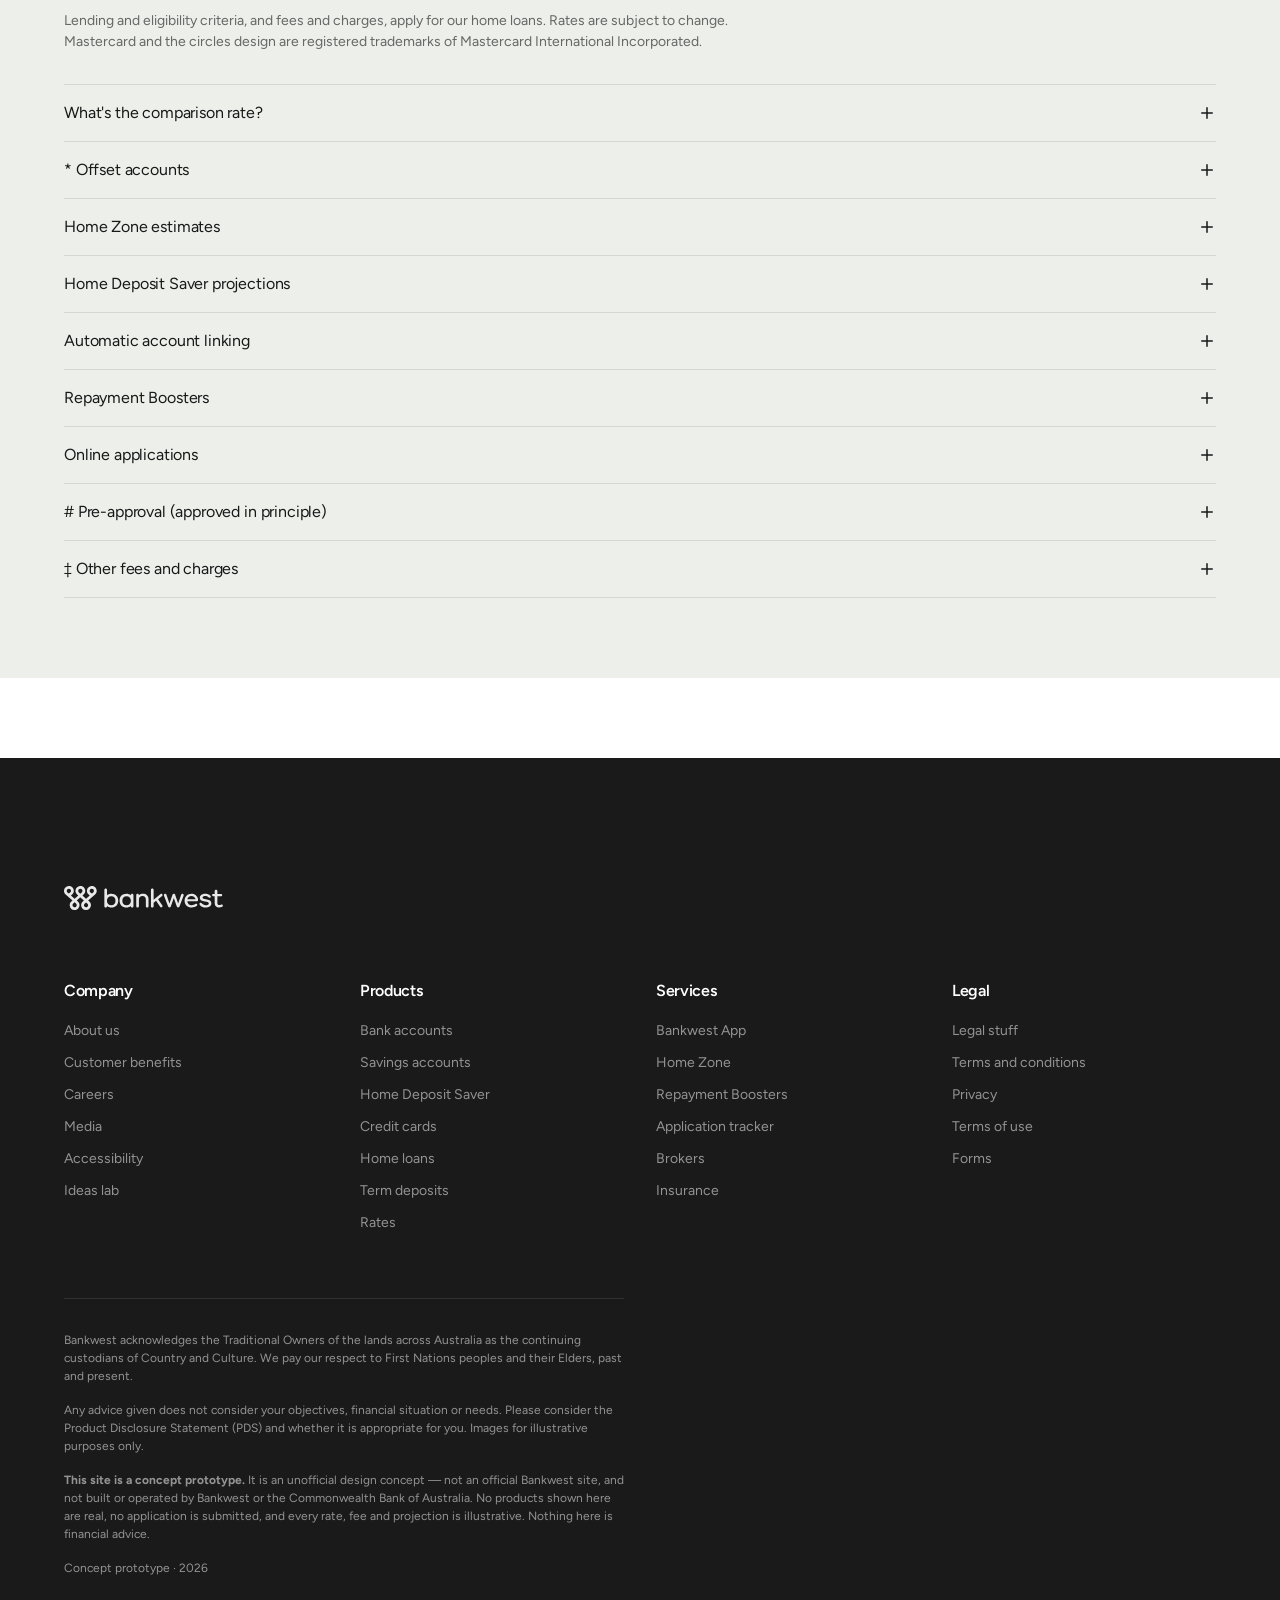
==== commit e4c15d6b: "Replace masked home wordmark with painted strokes so it stays vector" ====
--- a/index.html
+++ b/index.html
@@ -21,7 +21,8 @@
   <div class="wrap nav-shell">
     <nav class="nav-pill nav-pill--desktop-links" aria-label="Primary">
       <a class="brand" href="index.html">
-        <img src="assets/img/bankwest-home-lockup.svg" alt="Bankwest home" width="759" height="80">
+        <img class="brand-mark" src="assets/img/bankwest-logo.svg" alt="Bankwest" width="133" height="20">
+        <svg class="brand-home" viewBox="0 0 201 62" role="img" aria-label="home" fill="none" stroke-linecap="round" stroke-linejoin="round"><g stroke="var(--lockup-ink, #1a1a1a)" stroke-width="11"><g transform="translate(0,-38)"><g><path d="M5.5,43.5 L5.5,94.5"></path><path d="M5.5,74 C5.5,66 11.5,61.5 19,61.5 C26.5,61.5 33,66 33,74 L33,94.5"></path></g><g transform="translate(44,0)"><circle cx="22" cy="78" r="16.5"></circle></g><g transform="translate(94,0)"><path d="M5.5,61.5 L5.5,94.5"></path><path d="M5.5,74 C5.5,66 10.5,61.5 17,61.5 C23.5,61.5 28.5,66 28.5,74 L28.5,94.5"></path><path d="M28.5,74 C28.5,66 33.5,61.5 40,61.5 C46.5,61.5 51.5,66 51.5,74 L51.5,94.5"></path></g><g transform="translate(157,0)"><path d="M38.5,78 L5.5,78"></path><path d="M38.5,78 A16.5,16.5 0 1 0 31.5,91.5"></path></g></g></g><g stroke="var(--lockup-bg, #ff9c35)" stroke-width="5.8"><g transform="translate(0,-38)"><g><path d="M5.5,43.5 L5.5,94.5"></path><path d="M5.5,74 C5.5,66 11.5,61.5 19,61.5 C26.5,61.5 33,66 33,74 L33,94.5"></path></g><g transform="translate(44,0)"><circle cx="22" cy="78" r="16.5"></circle></g><g transform="translate(94,0)"><path d="M5.5,61.5 L5.5,94.5"></path><path d="M5.5,74 C5.5,66 10.5,61.5 17,61.5 C23.5,61.5 28.5,66 28.5,74 L28.5,94.5"></path><path d="M28.5,74 C28.5,66 33.5,61.5 40,61.5 C46.5,61.5 51.5,66 51.5,74 L51.5,94.5"></path></g><g transform="translate(157,0)"><path d="M38.5,78 L5.5,78"></path><path d="M38.5,78 A16.5,16.5 0 1 0 31.5,91.5"></path></g></g></g></svg>
       </a>
 
       <div class="nav-item-wrap">
--- a/assets/css/style.css
+++ b/assets/css/style.css
@@ -211,10 +211,13 @@
 .btn--primary {
   --badge: 2.5rem;
   --inset: 6px;
+  --tuck: 2px;               /* how far the fill hides inside the badge at rest */
   position: relative;
   isolation: isolate;
   justify-content: center;
-  min-height: calc(var(--badge) + var(--inset) * 2);
+  /* +2px covers the 1px transparent border top and bottom, so the padding box
+     is exactly --badge + 2*--inset and the badge sits truly centred. */
+  min-height: calc(var(--badge) + var(--inset) * 2 + 2px);
   padding: 0 calc(var(--badge) + 1.25rem);
   background: var(--surface-inverse-0);
   color: var(--text-on-inverse);
@@ -226,13 +229,18 @@
 .btn--primary::before {
   content: "";
   position: absolute; z-index: -1;
-  left: var(--inset);
-  top: 50%; margin-top: calc(var(--badge) / -2);
-  width: var(--badge); height: var(--badge);
+  /* Anchored exactly like .btn-dot (top/left from --inset, never 50%) so the
+     two circles are provably concentric, then tucked --tuck inside it. Equal
+     size would leave each circle antialiasing its own edge and the orange
+     would fringe through; the tuck hides it without touching the animation. */
+  left: calc(var(--inset) + var(--tuck));
+  top: calc(var(--inset) + var(--tuck));
+  width: calc(var(--badge) - var(--tuck) * 2);
+  height: calc(var(--badge) - var(--tuck) * 2);
   border-radius: var(--r-pill);
   background: var(--brand-primary);
   transition: width .4s ease-in-out, height .4s ease-in-out,
-              left .4s ease-in-out, top .4s ease-in-out, margin-top .4s ease-in-out;
+              left .4s ease-in-out, top .4s ease-in-out;
 }
 .btn--primary .btn-dot {
   position: absolute;
@@ -250,7 +258,7 @@
 /* Expands over the whole pill including the 1px transparent border, so the
    hover state is orange edge to edge the way the live button is. */
 .btn--primary:hover::before, .btn--primary:focus-visible::before {
-  left: -1px; top: -1px; margin-top: 0;
+  left: -1px; top: -1px;
   width: calc(100% + 2px); height: calc(100% + 2px);
 }
 .btn--primary:hover .btn-dot, .btn--primary:focus-visible .btn-dot {
@@ -296,23 +304,38 @@
 
 .nav-pill {
   display: flex; align-items: center; gap: var(--s-tiny);
-  background: var(--brand-primary-glass); border-radius: var(--r-big);
+  /* Opaque rather than the glass tint, because the outlined "home" in the
+     lockup knocks out to --lockup-bg and the two must not drift. #ff9c35 is
+     exactly what #ff911ee5 composited to over the header's white background,
+     so this is visually identical to what it replaced. */
+  --lockup-bg: #ff9c35;
+  background: var(--lockup-bg); border-radius: var(--r-big);
   padding: .625rem .75rem .625rem 1.25rem;
   backdrop-filter: blur(12px);
 }
 .nav-pill--plain { background: var(--surface-glass); }
-
-/* Brand lockup: bankwest-home-lockup.svg — the supplied outlined artwork with
-   its backdrop removed and cropped to the artwork, so it sits directly on the
-   pill's own orange and scales purely by height. Aspect is 759:80 (~9.49:1),
-   so --brand-h is the only knob. */
+/* Nothing in a nav pill may be squeezed — without this the brand (which is
+   flex:none) crushes the burger to a sliver when space gets tight. */
+.nav-pill > * { flex: 0 0 auto; }
+
+/* Brand lockup: the Bankwest mark as an <img>, plus the outlined "home" as
+   inline SVG. The supplied home-outlined.svg draws its outline with a mask
+   (an 11-wide stroke knocked out by a 5.8-wide one), and masks are rasterised
+   into a bitmap — which is what pixelated it. The inline copy paints the same
+   two strokes directly instead: ink at 11, then --lockup-bg at 5.8 on top.
+   Identical shape, no mask, so it stays true vector at any size or zoom.
+   Inline (not <img>) because the knockout has to read --lockup-bg. */
 .brand {
-  --brand-h: 20px;
-  display: flex; align-items: center;
+  --brand-h: 30px;
+  display: flex; align-items: center; gap: calc(var(--brand-h) * .325);
   text-decoration: none; margin-right: var(--s-small);
   flex: 0 0 auto;            /* never let the lockup be squeezed */
 }
-.brand img { height: var(--brand-h); width: auto; flex: 0 0 auto; }
+/* The lockup is two pieces so each stays true vector. The mark is 133x20; the
+   outlined "home" is 201x62 and, in the source artwork, sits 62/80 as tall as
+   the mark with a 26/80 gap between them — hence the ratios below. */
+.brand-mark { height: var(--brand-h); width: auto; flex: 0 0 auto; }
+.brand-home { height: calc(var(--brand-h) * .775); width: auto; flex: 0 0 auto; overflow: visible; }
 
 .nav-link {
   display: inline-flex; align-items: center; gap: .3rem;
@@ -350,6 +373,10 @@
   .nav-burger { display: grid; }
   .brand { margin-right: 0; }
 }
+/* A 30px lockup is 285px wide and stops fitting alongside the second pill at
+   roughly 780px, so step it down before that rather than at the 720 breakpoint. */
+@media (max-width: 840px) { .brand { --brand-h: 16px; } }
+
 @media (max-width: 720px) {
   .nav-secondary .nav-link { display: none; }
   .brand { --brand-h: 16px; margin-right: 0; }
